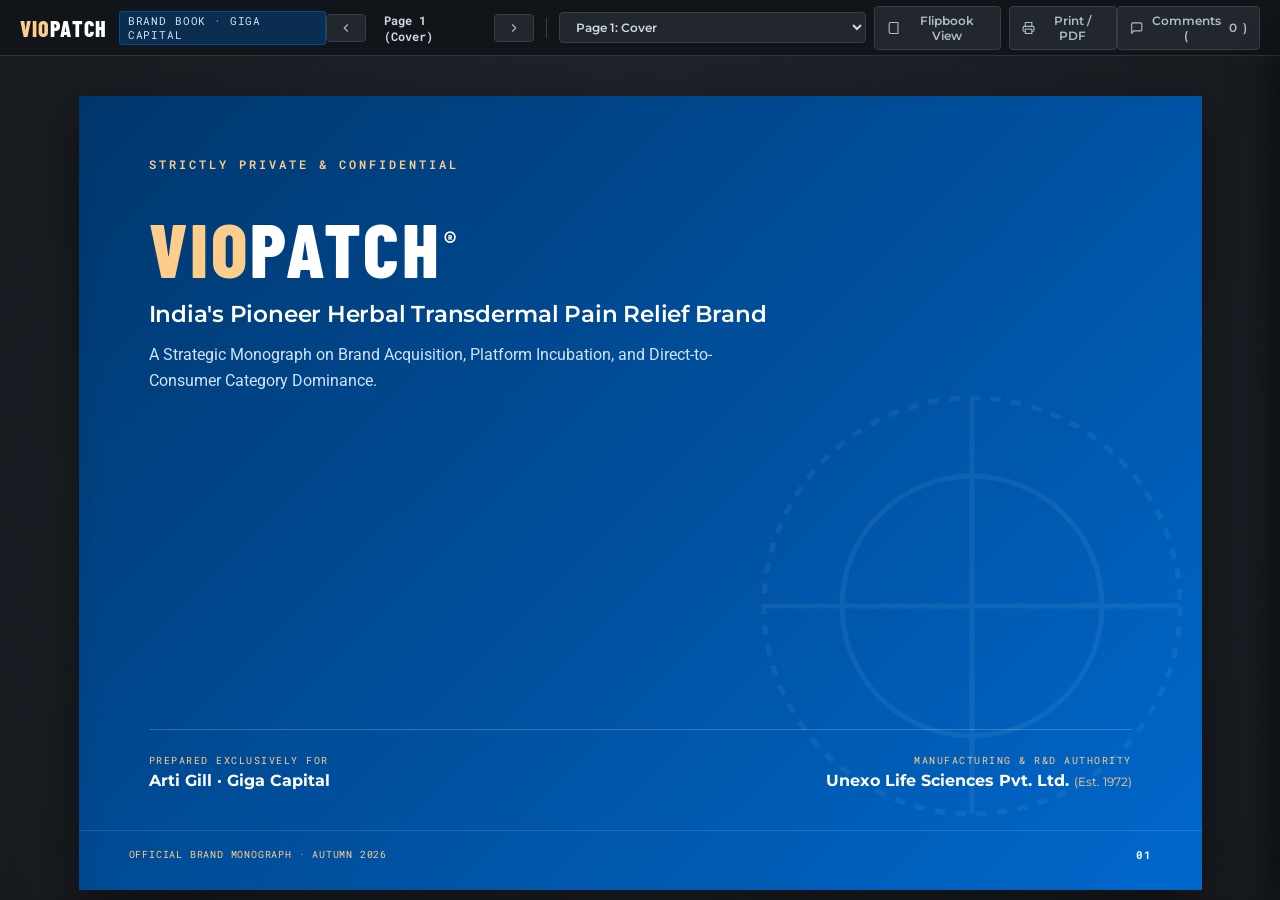
==== index.html @ 371505aa "feat: initial release of Viopatch print-ready brand book and flipbook app" ====
<!DOCTYPE html>
<html lang="en">
<head>
  <meta charset="UTF-8">
  <meta name="viewport" content="width=device-width, initial-scale=1.0">
  <title>VIOPATCH® — Print-Ready Brand Book &amp; Review Monograph</title>
  <link rel="stylesheet" href="style.css">
  <script src="st-page-flip.min.js"></script>
</head>
<body>

  <!-- TOP APP TOOLBAR -->
  <header id="app-header">
    <div class="brand-badge">
      <div class="logo-text">VIO<span>PATCH</span></div>
      <div class="badge-tag">Brand Book &middot; Giga Capital</div>
    </div>

    <div class="nav-controls">
      <button class="btn-tool" id="btn-prev" title="Previous Page (Left Arrow)">
        <svg width="14" height="14" viewBox="0 0 24 24" fill="none" stroke="currentColor" stroke-width="2"><polyline points="15 18 9 12 15 6"/></svg>
      </button>
      <span class="page-indicator" id="page-indicator"><strong>Page 1 (Cover)</strong></span>
      <button class="btn-tool" id="btn-next" title="Next Page (Right Arrow)">
        <svg width="14" height="14" viewBox="0 0 24 24" fill="none" stroke="currentColor" stroke-width="2"><polyline points="9 18 15 12 9 6"/></svg>
      </button>

      <span style="width:1px; height:20px; background:#373E47; margin:0 4px;"></span>

      <!-- TOC Dropdown -->
      <select class="btn-tool" id="select-toc" style="background:#22272E; color:#CDD9E5; padding-right:24px;">
        <option value="0">Page 1: Cover</option>
        <option value="1">Page 2: Transmittal Monograph</option>
        <option value="2">Page 3: Category White Space</option>
        <option value="3">Page 4: Category-Defining Brand</option>
        <option value="4">Page 5: Product 1 - Knee Patch</option>
        <option value="5">Page 6: Sample 1 - Knee Mount</option>
        <option value="6">Page 7: Product 2 - Back XL</option>
        <option value="7">Page 8: Sample 2 - Back XL Mount</option>
        <option value="8">Page 9: Product 3 - Regular Multipurpose</option>
        <option value="9">Page 10: Sample 3 - Regular Mount</option>
        <option value="10">Page 11: Product 4 - Large Patch</option>
        <option value="11">Page 12: Sample 4 - Large Mount</option>
        <option value="12">Page 13: Product 5 - Period Pain</option>
        <option value="13">Page 14: Sample 5 - Period Mount</option>
        <option value="14">Page 15: Incubation Thesis</option>
        <option value="15">Page 16: Acquisition Structure</option>
        <option value="16">Page 17: Discussion Agenda</option>
        <option value="17">Page 18: Back Cover</option>
      </select>

      <button class="btn-tool" id="btn-view-mode" title="Toggle between Realistic Flipbook and Linear Scroll View">
        <svg width="14" height="14" viewBox="0 0 24 24" fill="none" stroke="currentColor" stroke-width="2"><rect width="18" height="18" x="3" y="3" rx="2"/><path d="M3 9h18"/><path d="M9 21V9"/></svg> Scroll View
      </button>

      <button class="btn-tool" id="btnPrint" title="Print to A4 Landscape or Save High-Res PDF">
        <svg width="14" height="14" viewBox="0 0 24 24" fill="none" stroke="currentColor" stroke-width="2"><polyline points="6 9 6 2 18 2 18 9"/><path d="M6 18H4a2 2 0 0 1-2-2v-5a2 2 0 0 1 2-2h16a2 2 0 0 1 2 2v5a2 2 0 0 1-2 2h-2"/><rect width="12" height="8" x="6" y="14"/></svg> Print / PDF
      </button>
    </div>

    <!-- Review / Comment Actions -->
    <div style="display:flex; align-items:center; gap:8px;">
      <button class="btn-tool" id="btn-drop-pin" style="display:none;" title="Click anywhere on the open pages to place a comment pin">
        <svg width="14" height="14" viewBox="0 0 24 24" fill="none" stroke="currentColor" stroke-width="2"><path d="M12 2a8 8 0 0 0-8 8c0 5.4 7 11.5 7.3 11.8a1 1 0 0 0 1.4 0C13 21.5 20 15.4 20 10a8 8 0 0 0-8-8z"/><circle cx="12" cy="10" r="3"/></svg> Drop Pin
      </button>
      <button class="btn-tool" id="btn-review" title="Open review &amp; commenting drawer">
        <svg width="14" height="14" viewBox="0 0 24 24" fill="none" stroke="currentColor" stroke-width="2"><path d="M21 15a2 2 0 0 1-2 2H7l-4 4V5a2 2 0 0 1 2-2h14a2 2 0 0 1 2 2z"/></svg> Comments (<span id="comment-count-badge">0</span>)
      </button>
    </div>
  </header>

  <!-- MAIN VIEWPORT -->
  <main id="app-viewport">
    <!-- ST-PAGE-FLIP CONTAINER -->
    <div class="flipbook-container">
      <div id="flipbook">
        
        <div class="book-page theme-dark page-right" id="page-1" data-page-number="1">
          <div class="cover-content">
            <div class="cover-watermark">
              <svg viewBox="0 0 200 200" fill="none" stroke="#FFFFFF" stroke-width="2">
                <circle cx="100" cy="100" r="80" stroke-dasharray="4 4"/>
                <circle cx="100" cy="100" r="50"/>
                <path d="M100 20 L100 180 M20 100 L180 100"/>
              </svg>
            </div>
            <div>
              <div class="cover-eyebrow">STRICTLY PRIVATE &amp; CONFIDENTIAL</div>
              <div class="cover-main-title">
                <div class="cover-brand-mark">VIO<span>PATCH</span><sup>&reg;</sup></div>
                <div class="cover-descriptor">India's Pioneer Herbal Transdermal Pain Relief Brand</div>
                <div class="cover-thesis">
                  A Strategic Monograph on Brand Acquisition, Platform Incubation, and Direct-to-Consumer Category Dominance.
                </div>
              </div>
            </div>
            <div class="cover-meta-grid">
              <div>
                <div class="cover-meta-label">Prepared Exclusively For</div>
                <div class="cover-meta-value">Arti Gill &middot; Giga Capital</div>
              </div>
              <div style="text-align:right;">
                <div class="cover-meta-label">Manufacturing &amp; R&amp;D Authority</div>
                <div class="cover-meta-value">Unexo Life Sciences Pvt. Ltd. <span style="font-weight:400; font-size:12px; color:var(--vio-skin);">(Est. 1972)</span></div>
              </div>
            </div>
          </div>
          <div class="page-footer">
            <span class="footer-tag">Official Brand Monograph &middot; Autumn 2026</span>
            <span class="page-number">01</span>
          </div>
        </div>
        
        <div class="book-page page-left" id="page-2" data-page-number="2">
          <div class="page-header">
            <div style="display:flex; align-items:center; gap:10px;">
              <span style="font-family:'Barlow Condensed', sans-serif; font-weight:800; font-size:24px; color:var(--vio-skin); background:var(--vio-blue); padding:2px 8px; border-radius:3px;">VIO<span style="color:#FFF;">PATCH</span></span>
              <span style="font-family:'Roboto Mono', monospace; font-size:11px; color:var(--vio-slate); letter-spacing:0.1em; text-transform:uppercase;">Transmittal Monograph</span>
            </div>
            <span style="font-family:'Roboto Mono', monospace; font-size:11px; font-weight:600; color:var(--vio-blue);">CONFIDENTIAL &middot; GIGA CAPITAL</span>
          </div>
          <div class="page-body">
            <div class="transmittal-card">
              <div style="display:flex; justify-content:space-between; align-items:center; margin-bottom:14px; border-bottom:1px solid #E2E8F0; padding-bottom:10px;">
                <span style="font-family:'Montserrat', sans-serif; font-weight:700; font-size:14px; color:var(--vio-blue);">MEMORANDUM FOR ARTI GILL</span>
                <span style="font-family:'Roboto Mono', monospace; font-size:11px; color:var(--vio-slate);">SEPTEMBER 2026</span>
              </div>
              <div class="transmittal-letter">
                <p><strong>Arti &mdash;</strong></p>
                <p>In building and scaling consumer wellness brands in India, the most insurmountable barrier is rarely marketing &mdash; it is identifying a category with <em>daily, non-discretionary repeat necessity</em> where the chemical formulations, clinical trials, and manufacturing supply chain are already rock-solid.</p>
                <blockquote>
                  &ldquo;Pain relief patches are the single most under-built brand category in Indian consumer health &mdash; high margin, recurring daily demand, and ripe for D2C/q-commerce brand dominance.&rdquo;
                </blockquote>
                <p>As Indian consumers shift decisively away from gastric-eroding oral NSAIDs and messy, foul-smelling balms, transdermal herbal patches provide instant, localized, 12-hour relief with zero stomach toxicity.</p>
                <p>Inside this monograph, we present the investment thesis for acquiring the <strong>Viopatch&reg; brand</strong> into the Giga Capital ecosystem. You will also find <strong>physical product samples</strong> mounted directly on the facing pages. Touch the breathable weave, inspect the medical packaging, and test the 12-hour sustained release.</p>
                <div style="margin-top:20px; display:flex; justify-content:space-between; align-items:center;">
                  <div>
                    <div style="font-family:'Montserrat', sans-serif; font-weight:700; font-size:14px; color:var(--vio-charcoal);">Viopatch Strategic Growth Team</div>
                    <div style="font-size:12px; color:var(--vio-slate);">In collaboration with Unexo Life Sciences Pvt. Ltd.</div>
                  </div>
                  <div style="background:var(--vio-calm-grey); border:1px solid #CBD5E1; border-radius:4px; padding:6px 14px; font-family:'Roboto Mono', monospace; font-size:11px; color:var(--vio-blue); font-weight:600;">
                    50+ YRS PHARMA HERITAGE
                  </div>
                </div>
              </div>
            </div>
          </div>
          <div class="page-footer">
            <span class="footer-tag">Viopatch &middot; Strategic Acquisition Monograph</span>
            <span class="page-number">02</span>
          </div>
        </div>
        
        <div class="book-page page-right" id="page-3" data-page-number="3">
          <div class="page-header">
            <span style="font-family:'Roboto Mono', monospace; font-size:11px; letter-spacing:0.1em; color:var(--vio-blue); font-weight:600; text-transform:uppercase;">Macro Market Thesis</span>
            <span style="font-family:'Roboto Mono', monospace; font-size:11px; color:var(--vio-slate);">CATEGORY WHITE SPACE</span>
          </div>
          <div class="page-body">
            <h1 style="font-family:'Roboto Slab', serif; font-size:28px; line-height:1.2; color:var(--vio-blue); margin-bottom:4px;">
              Pain relief patches are the most under-built brand category in Indian consumer health.
            </h1>
            <p style="font-size:13.5px; color:#475569; line-height:1.5;">
              Indians are wary of long-term pill use but distrust sticky balms. Transdermal patches solve for clinical efficacy without the physiological baggage.
            </p>

            <div class="stats-row">
              <div class="stat-box highlight">
                <div class="stat-num">$3.5 Bn</div>
                <div class="stat-label">India Pain Market Today</div>
                <div class="stat-sub">Still ~60% oral NSAID pills despite severe GI ulceration risks.</div>
              </div>
              <div class="stat-box highlight">
                <div class="stat-num">$50 Mn+</div>
                <div class="stat-label">Fastest Growing Segment</div>
                <div class="stat-sub">Transdermal patches accelerating off a tiny organized base.</div>
              </div>
              <div class="stat-box highlight">
                <div class="stat-num">65%+</div>
                <div class="stat-label">Gross Margin Profile</div>
                <div class="stat-sub">High-margin, repeat-demand category with low organized competition.</div>
              </div>
            </div>

            <div class="comparison-grid">
              <div class="comparison-card negative">
                <h4><svg width="16" height="16" viewBox="0 0 24 24" fill="none" stroke="#E11D48" stroke-width="2.5" stroke-linecap="round" stroke-linejoin="round"><line x1="18" y1="6" x2="6" y2="18"/><line x1="6" y1="6" x2="18" y2="18"/></svg> Oral NSAID Pills</h4>
                <p>Gastric ulcers, liver/kidney toxicity, systemic side effects. Consumer dread of daily pill dependency creates high drop-off.</p>
              </div>
              <div class="comparison-card neutral">
                <h4>&sim; Balms &amp; Gels</h4>
                <p>Greasy residue, ruins clothing/bedsheets, pungent medicinal odor, transient 30-45 min relief requiring constant re-rubbing.</p>
              </div>
              <div class="comparison-card positive">
                <h4><svg width="16" height="16" viewBox="0 0 24 24" fill="none" stroke="#379131" stroke-width="2.5" stroke-linecap="round" stroke-linejoin="round"><polyline points="20 6 9 17 4 12"/></svg> Viopatch Transdermal</h4>
                <p>100% First-pass GI bypass, non-messy invisible fabric, zero stain, and constant zero-order 12-hour therapeutic flux.</p>
              </div>
            </div>
          </div>
          <div class="page-footer">
            <span class="footer-tag">Source: kanishkamohan.substack.com/p/an-investment-thesis-on-pain-management</span>
            <span class="page-number">03</span>
          </div>
        </div>
        
        <div class="book-page page-left" id="page-4" data-page-number="4">
          <div class="page-header">
            <span style="font-family:'Roboto Mono', monospace; font-size:11px; letter-spacing:0.1em; color:var(--vio-blue); font-weight:600; text-transform:uppercase;">Competitive Moat</span>
            <span style="font-family:'Roboto Mono', monospace; font-size:11px; color:var(--vio-slate);">FOUNDATIONAL ASSETS</span>
          </div>
          <div class="page-body">
            <h1 style="font-family:'Roboto Slab', serif; font-size:28px; line-height:1.2; color:var(--vio-blue); margin-bottom:14px;">
              Viopatch is a category-defining brand with an insurmountable 10-year moat.
            </h1>

            <div style="display:grid; grid-template-columns:1fr 1fr; gap:16px; margin-top:6px;">
              <div style="background:#FFFFFF; border:1px solid #E2E8F0; border-radius:6px; padding:18px;">
                <div style="display:flex; align-items:center; gap:8px; margin-bottom:8px;">
                  <span style="background:var(--vio-blue); color:#FFF; font-family:'Roboto Mono', monospace; font-size:11px; font-weight:700; width:22px; height:22px; border-radius:50%; display:inline-flex; align-items:center; justify-content:center;">1</span>
                  <h3 style="font-family:'Montserrat', sans-serif; font-size:14px; font-weight:700; color:var(--vio-blue);">India's First Herbal Patch</h3>
                </div>
                <p style="font-size:13px; line-height:1.5; color:#475569;">
                  5 standardized pain-relieving botanical actives (Gandhpura, Menthol, Camphor, Eucalyptus, Clove) delivering sustained zero-order flux for 12 continuous hours. Built as an enduring platform, not a single SKU.
                </p>
              </div>

              <div style="background:#FFFFFF; border:1px solid #E2E8F0; border-radius:6px; padding:18px;">
                <div style="display:flex; align-items:center; gap:8px; margin-bottom:8px;">
                  <span style="background:var(--vio-blue); color:#FFF; font-family:'Roboto Mono', monospace; font-size:11px; font-weight:700; width:22px; height:22px; border-radius:50%; display:inline-flex; align-items:center; justify-content:center;">2</span>
                  <h3 style="font-family:'Montserrat', sans-serif; font-size:14px; font-weight:700; color:var(--vio-blue);">Clinically Validated Rigor</h3>
                </div>
                <p style="font-size:13px; line-height:1.5; color:#475569;">
                  Randomized, double-blind, placebo-controlled trial demonstrating statistically significant therapeutic pain onset at ~13 minutes. Independently certified non-irritant across dermatological patch tests.
                </p>
              </div>

              <div style="background:#FFFFFF; border:1px solid #E2E8F0; border-radius:6px; padding:18px;">
                <div style="display:flex; align-items:center; gap:8px; margin-bottom:8px;">
                  <span style="background:var(--vio-blue); color:#FFF; font-family:'Roboto Mono', monospace; font-size:11px; font-weight:700; width:22px; height:22px; border-radius:50%; display:inline-flex; align-items:center; justify-content:center;">3</span>
                  <h3 style="font-family:'Montserrat', sans-serif; font-size:14px; font-weight:700; color:var(--vio-blue);">Certified &amp; Export-Ready</h3>
                </div>
                <p style="font-size:13px; line-height:1.5; color:#475569;">
                  AYUSH Premium Mark, ISO 9001 / 45001 / 13485, CE marked. ANVISA-approved for Brazil &mdash; the only Asian transdermal manufacturing facility with that clearance. Exported across 18 countries globally.
                </p>
              </div>

              <div style="background:#FFFFFF; border:1px solid #E2E8F0; border-radius:6px; padding:18px;">
                <div style="display:flex; align-items:center; gap:8px; margin-bottom:8px;">
                  <span style="background:var(--vio-blue); color:#FFF; font-family:'Roboto Mono', monospace; font-size:11px; font-weight:700; width:22px; height:22px; border-radius:50%; display:inline-flex; align-items:center; justify-content:center;">4</span>
                  <h3 style="font-family:'Montserrat', sans-serif; font-size:14px; font-weight:700; color:var(--vio-blue);">Platform for House of Wellness</h3>
                </div>
                <p style="font-size:13px; line-height:1.5; color:#475569;">
                  Line extensions proven in market: Knee contours, Back XL, Regular multi-joint, Period Pain, Headache cooling, and Restorative sleep &mdash; an immediate springboard for a modern $100M pain house.
                </p>
              </div>
            </div>
          </div>
          <div class="page-footer">
            <span class="footer-tag">Clinical &amp; Regulatory Standard &middot; VIO-DS-2026</span>
            <span class="page-number">04</span>
          </div>
        </div>
        
        <div class="book-page page-left" id="page-5" data-page-number="5">
          <div class="page-header">
            <div style="display:flex; align-items:center; gap:10px;">
              <span style="font-family:'Barlow Condensed', sans-serif; font-weight:800; font-size:22px; color:var(--vio-skin); background:var(--vio-blue); padding:1px 8px; border-radius:3px;">VIO<span style="color:#FFF;">PATCH</span></span>
              <span style="font-family:'Roboto Mono', monospace; font-size:10.5px; color:var(--vio-slate); letter-spacing:0.1em; text-transform:uppercase;">Product Monograph &middot; 01</span>
            </div>
            <div style="display:flex; align-items:center; gap:6px; background:var(--vio-calm-grey); border:1px solid #CBD5E1; border-radius:4px; padding:4px 10px; font-family:'Roboto Mono', monospace; font-size:11px; font-weight:600; color:var(--vio-blue);">
              <svg width="14" height="14" viewBox="0 0 24 24" fill="none" stroke="currentColor" stroke-width="2" stroke-linecap="round" stroke-linejoin="round"><circle cx="12" cy="12" r="9"/><path d="M12 7v5l3.5 2"/></svg> UP TO 12HR SUSTAINED RELIEF
            </div>
          </div>
          <div class="page-body">
            <div style="display:flex; justify-content:space-between; align-items:flex-end;">
              <div>
                <h1 style="font-family:'Roboto Slab', serif; font-size:36px; line-height:1.1; color:var(--vio-blue); margin:0;">Knee Pain Relief Patch</h1>
                <div style="display:flex; align-items:center; gap:8px; margin-top:6px;">
                  <span style="color:var(--vio-green); display:inline-flex;"><svg width="16" height="16" viewBox="0 0 24 24" fill="none" stroke="currentColor" stroke-width="2" stroke-linecap="round" stroke-linejoin="round"><path d="M11 20A7 7 0 0 1 9.8 6.1C15.5 5 17 9.5 15 13c-1.5 2.5-3.5 3.5-4 7Z"/><path d="M9.8 6.1C10.5 3.5 12.5 2 15.5 2c-1 3-1 5.5 0 8"/></svg></span>
                  <span style="font-family:'Roboto Mono', monospace; font-size:11px; font-weight:700; color:var(--vio-green); text-transform:uppercase; letter-spacing:0.08em;">100% Herbal Formula &middot; Zero GI Toxicity</span>
                </div>
              </div>
              <span style="font-family:'Roboto Mono', monospace; font-size:11px; color:var(--vio-slate);">SKU: VP-KNEE-10</span>
            </div>

            <div class="product-hero-layout">
              <div class="product-image-col">
                <div class="product-image-frame">
                  <img src="assets/product-knee.jpg" alt="Viopatch Knee Pain Relief Patch Box and Pouch">
                </div>
                <div class="product-specs-banner">
                  <div>
                    <div class="banner-sub">Target Anatomy</div>
                    <div class="banner-main">360&deg; Articulating Knee Joint</div>
                  </div>
                  <svg width="28" height="28" viewBox="0 0 24 24" fill="none" stroke="var(--vio-skin)" stroke-width="1.8"><circle cx="12" cy="12" r="10"/><path d="m4.93 4.93 4.24 4.24"/><path d="m14.83 9.17 4.24-4.24"/><path d="m14.83 14.83 4.24 4.24"/><path d="m9.17 14.83-4.24 4.24"/></svg>
                </div>
              </div>

              <div class="product-info-col">
                <p class="product-story-text">
                  Engineered with an ergonomic butterfly contour that articulates naturally across the patella and joint folds. Delivers steady, anti-inflammatory cryogenic relief that transitions into soothing thermal wintergreen depth.
                </p>
                <div class="feature-list">
                  <div class="feature-item"><svg width="16" height="16" viewBox="0 0 24 24" fill="none" stroke="#379131" stroke-width="2.5" stroke-linecap="round" stroke-linejoin="round"><polyline points="20 6 9 17 4 12"/></svg> <span><strong>Zero Peel Joint Hold:</strong> Patented tropical polymer adhesive stays locked through walking, stair climbing, and prayer postures.</span></div>
                  <div class="feature-item"><svg width="16" height="16" viewBox="0 0 24 24" fill="none" stroke="#379131" stroke-width="2.5" stroke-linecap="round" stroke-linejoin="round"><polyline points="20 6 9 17 4 12"/></svg> <span><strong>Non-Messy Invisible Weave:</strong> Breathable micro-porous fabric that never stains salwars, trousers, or bedsheets.</span></div>
                  <div class="feature-item"><svg width="16" height="16" viewBox="0 0 24 24" fill="none" stroke="#379131" stroke-width="2.5" stroke-linecap="round" stroke-linejoin="round"><polyline points="20 6 9 17 4 12"/></svg> <span><strong>Fast Onset:</strong> Clinical pain relief begins in ~13 minutes and maintains zero-order therapeutic delivery for 12 hours.</span></div>
                  <div class="feature-item"><svg width="16" height="16" viewBox="0 0 24 24" fill="none" stroke="#379131" stroke-width="2.5" stroke-linecap="round" stroke-linejoin="round"><polyline points="20 6 9 17 4 12"/></svg> <span><strong>No NSAID Risk:</strong> 100% first-pass metabolic bypass &mdash; zero risk of gastric ulceration or renal stress.</span></div>
                </div>

                <div class="ingredient-pills">
                  <div class="ingredient-title">Standardized Active Botanical Matrix</div>
                  <div class="pill-container">
                    <span class="pill">Gandhpura Taila 10%</span>
                    <span class="pill">Menthol 5%</span>
                    <span class="pill">Camphor 3%</span>
                    <span class="pill">Eucalyptus Oil 1%</span>
                    <span class="pill">Clove Oil 0.5%</span>
                  </div>
                </div>
              </div>
            </div>
          </div>
          <div class="page-footer">
            <span class="footer-tag">Manufactured by Unexo Life Sciences Pvt. Ltd. (Est. 1972)</span>
            <span class="page-number">05</span>
          </div>
        </div>
        
        <div class="book-page page-right" id="page-6" data-page-number="6">
          <div class="page-header">
            <span style="font-family:'Roboto Mono', monospace; font-size:11px; letter-spacing:0.1em; color:var(--vio-blue); font-weight:600; text-transform:uppercase;">Tactile Sample Surface</span>
            <span style="font-family:'Roboto Mono', monospace; font-size:11px; color:var(--vio-slate);">PHYSICAL MOUNT SPECIFICATION</span>
          </div>
          <div class="page-body" style="align-items:center;">
            <div style="text-align:center; margin-bottom:10px;">
              <h2 style="font-family:'Montserrat', sans-serif; font-size:18px; font-weight:700; color:var(--vio-blue); margin:0;">Sample Attachment &mdash; Knee Pain Relief Patch</h2>
              <p style="font-size:12px; color:var(--vio-slate); margin-top:2px;">Affix 1 unit of physical sachet using two peelable fugitive glue dots on target indicators.</p>
            </div>

            <div class="sample-mount-canvas" style="width:100%; max-width:680px; height:480px;">
              <div class="sample-die-box" style="width:380px; height:380px;">
                <div class="corner-bracket tl"></div>
                <div class="corner-bracket tr"></div>
                <div class="corner-bracket bl"></div>
                <div class="corner-bracket br"></div>
                <div class="optical-crosshair"></div>
                <div class="glue-dot-indicator dot-1" style="left:50%; transform:translateX(-50%);">GLUE</div>
                <div class="glue-dot-indicator dot-2" style="left:50%; transform:translateX(-50%);">GLUE</div>

                <div class="die-box-center-label">
                  <svg width="34" height="34" viewBox="0 0 24 24" fill="none" stroke="currentColor" stroke-width="1.6"><rect x="3" y="3" width="18" height="18" rx="2"/><path d="M9 3v18"/><path d="M15 3v18"/><path d="M3 9h18"/><path d="M3 15h18"/></svg>
                  <div class="die-box-main-text">AFFIX PHYSICAL SAMPLE HERE</div>
                  <div class="die-box-dim-badge">POUCH DIE-LINE: 120 &times; 120 mm</div>
                  <div class="die-box-hint">Touch the micro-porous breathable fabric and flex the butterfly contour.</div>
                </div>
              </div>
            </div>
          </div>
          <div class="page-footer">
            <span class="footer-tag">VIOPATCH&reg; &middot; Brand Book 2026</span>
            <span class="page-number">06</span>
          </div>
        </div>
        
        <div class="book-page page-left" id="page-7" data-page-number="7">
          <div class="page-header">
            <div style="display:flex; align-items:center; gap:10px;">
              <span style="font-family:'Barlow Condensed', sans-serif; font-weight:800; font-size:22px; color:var(--vio-skin); background:var(--vio-blue); padding:1px 8px; border-radius:3px;">VIO<span style="color:#FFF;">PATCH</span></span>
              <span style="font-family:'Roboto Mono', monospace; font-size:10.5px; color:var(--vio-slate); letter-spacing:0.1em; text-transform:uppercase;">Product Monograph &middot; 02</span>
            </div>
            <div style="display:flex; align-items:center; gap:6px; background:var(--vio-calm-grey); border:1px solid #CBD5E1; border-radius:4px; padding:4px 10px; font-family:'Roboto Mono', monospace; font-size:11px; font-weight:600; color:var(--vio-blue);">
              <svg width="14" height="14" viewBox="0 0 24 24" fill="none" stroke="currentColor" stroke-width="2" stroke-linecap="round" stroke-linejoin="round"><circle cx="12" cy="12" r="9"/><path d="M12 7v5l3.5 2"/></svg> 12HR RESTORATIVE SLEEP
            </div>
          </div>
          <div class="page-body">
            <div style="display:flex; justify-content:space-between; align-items:flex-end;">
              <div>
                <h1 style="font-family:'Roboto Slab', serif; font-size:36px; line-height:1.1; color:var(--vio-blue); margin:0;">Back XL Pain Relief Patch</h1>
                <div style="display:flex; align-items:center; gap:8px; margin-top:6px;">
                  <span style="color:var(--vio-green); display:inline-flex;"><svg width="16" height="16" viewBox="0 0 24 24" fill="none" stroke="currentColor" stroke-width="2" stroke-linecap="round" stroke-linejoin="round"><path d="M11 20A7 7 0 0 1 9.8 6.1C15.5 5 17 9.5 15 13c-1.5 2.5-3.5 3.5-4 7Z"/><path d="M9.8 6.1C10.5 3.5 12.5 2 15.5 2c-1 3-1 5.5 0 8"/></svg></span>
                  <span style="font-family:'Roboto Mono', monospace; font-size:11px; font-weight:700; color:var(--vio-green); text-transform:uppercase; letter-spacing:0.08em;">Maximum Surface Transdermal Coverage</span>
                </div>
              </div>
              <span style="font-family:'Roboto Mono', monospace; font-size:11px; color:var(--vio-slate);">SKU: VP-BACK-XL</span>
            </div>

            <div class="product-hero-layout">
              <div class="product-image-col">
                <div class="product-image-frame">
                  <img src="assets/product-back-xl.jpg" alt="Viopatch Back XL Pain Relief Patch">
                </div>
                <div class="product-specs-banner">
                  <div>
                    <div class="banner-sub">Target Anatomy</div>
                    <div class="banner-main">Lumbar Spine &amp; Sacroiliac Zone</div>
                  </div>
                  <svg width="28" height="28" viewBox="0 0 24 24" fill="none" stroke="var(--vio-skin)" stroke-width="1.8"><rect x="4" y="2" width="16" height="20" rx="2"/><line x1="12" y1="2" x2="12" y2="22"/><line x1="4" y1="8" x2="20" y2="8"/><line x1="4" y1="16" x2="20" y2="16"/></svg>
                </div>
              </div>

              <div class="product-info-col">
                <p class="product-story-text">
                  The largest commercial transdermal patch in India. Engineered specifically for acute lumbago, sciatica flare-ups, and chronic desk-bound lower back spasms. Provides uninterrupted deep sleep by eliminating the 3:00 AM throbbing pain spike.
                </p>
                <div class="feature-list">
                  <div class="feature-item"><svg width="16" height="16" viewBox="0 0 24 24" fill="none" stroke="#379131" stroke-width="2.5" stroke-linecap="round" stroke-linejoin="round"><polyline points="20 6 9 17 4 12"/></svg> <span><strong>Expansive Lumbar Span:</strong> 140 &times; 100 mm active hydrogel matrix covers the entire lower lumbar column.</span></div>
                  <div class="feature-item"><svg width="16" height="16" viewBox="0 0 24 24" fill="none" stroke="#379131" stroke-width="2.5" stroke-linecap="round" stroke-linejoin="round"><polyline points="20 6 9 17 4 12"/></svg> <span><strong>Overnight Sweat-Resistant Hold:</strong> Advanced medical adhesive resists nighttime tossing and turning without corner curling.</span></div>
                  <div class="feature-item"><svg width="16" height="16" viewBox="0 0 24 24" fill="none" stroke="#379131" stroke-width="2.5" stroke-linecap="round" stroke-linejoin="round"><polyline points="20 6 9 17 4 12"/></svg> <span><strong>Zero Bed Stains:</strong> Completely eliminates greasy balms, pungent ointments, and messy heating pads.</span></div>
                  <div class="feature-item"><svg width="16" height="16" viewBox="0 0 24 24" fill="none" stroke="#379131" stroke-width="2.5" stroke-linecap="round" stroke-linejoin="round"><polyline points="20 6 9 17 4 12"/></svg> <span><strong>Deep Fascial Penetration:</strong> Continuous anti-inflammatory transdermal saturation into tight spinal erectors.</span></div>
                </div>

                <div class="ingredient-pills">
                  <div class="ingredient-title">Standardized Active Botanical Matrix</div>
                  <div class="pill-container">
                    <span class="pill">Gandhpura Taila 10%</span>
                    <span class="pill">Menthol 5%</span>
                    <span class="pill">Camphor 3%</span>
                    <span class="pill">Eucalyptus Oil 1%</span>
                    <span class="pill">Clove Oil 0.5%</span>
                  </div>
                </div>
              </div>
            </div>
          </div>
          <div class="page-footer">
            <span class="footer-tag">Manufactured by Unexo Life Sciences Pvt. Ltd. (Est. 1972)</span>
            <span class="page-number">07</span>
          </div>
        </div>
        
        <div class="book-page page-right" id="page-8" data-page-number="8">
          <div class="page-header">
            <span style="font-family:'Roboto Mono', monospace; font-size:11px; letter-spacing:0.1em; color:var(--vio-blue); font-weight:600; text-transform:uppercase;">Tactile Sample Surface</span>
            <span style="font-family:'Roboto Mono', monospace; font-size:11px; color:var(--vio-slate);">PHYSICAL MOUNT SPECIFICATION</span>
          </div>
          <div class="page-body" style="align-items:center;">
            <div style="text-align:center; margin-bottom:10px;">
              <h2 style="font-family:'Montserrat', sans-serif; font-size:18px; font-weight:700; color:var(--vio-blue); margin:0;">Sample Attachment &mdash; Back XL Pain Relief Patch</h2>
              <p style="font-size:12px; color:var(--vio-slate); margin-top:2px;">Affix 1 unit of physical Back XL sachet using two peelable fugitive glue dots.</p>
            </div>

            <div class="sample-mount-canvas" style="width:100%; max-width:680px; height:480px;">
              <div class="sample-die-box" style="width:440px; height:340px;">
                <div class="corner-bracket tl"></div>
                <div class="corner-bracket tr"></div>
                <div class="corner-bracket bl"></div>
                <div class="corner-bracket br"></div>
                <div class="optical-crosshair"></div>
                <div class="glue-dot-indicator dot-1" style="left:50%; transform:translateX(-50%);">GLUE</div>
                <div class="glue-dot-indicator dot-2" style="left:50%; transform:translateX(-50%);">GLUE</div>

                <div class="die-box-center-label">
                  <svg width="34" height="34" viewBox="0 0 24 24" fill="none" stroke="currentColor" stroke-width="1.6"><rect x="2" y="4" width="20" height="16" rx="2"/><path d="M6 8h12"/><path d="M6 12h12"/><path d="M6 16h12"/></svg>
                  <div class="die-box-main-text">AFFIX PHYSICAL SAMPLE HERE</div>
                  <div class="die-box-dim-badge">POUCH DIE-LINE: 140 &times; 100 mm</div>
                  <div class="die-box-hint">Feel the substantial size and heavy-duty protective barrier sachet.</div>
                </div>
              </div>
            </div>
          </div>
          <div class="page-footer">
            <span class="footer-tag">VIOPATCH&reg; &middot; Brand Book 2026</span>
            <span class="page-number">08</span>
          </div>
        </div>
        
        <div class="book-page page-left" id="page-9" data-page-number="9">
          <div class="page-header">
            <div style="display:flex; align-items:center; gap:10px;">
              <span style="font-family:'Barlow Condensed', sans-serif; font-weight:800; font-size:22px; color:var(--vio-skin); background:var(--vio-blue); padding:1px 8px; border-radius:3px;">VIO<span style="color:#FFF;">PATCH</span></span>
              <span style="font-family:'Roboto Mono', monospace; font-size:10.5px; color:var(--vio-slate); letter-spacing:0.1em; text-transform:uppercase;">Product Monograph &middot; 03</span>
            </div>
            <div style="display:flex; align-items:center; gap:6px; background:var(--vio-calm-grey); border:1px solid #CBD5E1; border-radius:4px; padding:4px 10px; font-family:'Roboto Mono', monospace; font-size:11px; font-weight:600; color:var(--vio-blue);">
              <svg width="14" height="14" viewBox="0 0 24 24" fill="none" stroke="currentColor" stroke-width="2" stroke-linecap="round" stroke-linejoin="round"><circle cx="12" cy="12" r="9"/><path d="M12 7v5l3.5 2"/></svg> UNIVERSAL DAILY RELIEF
            </div>
          </div>
          <div class="page-body">
            <div style="display:flex; justify-content:space-between; align-items:flex-end;">
              <div>
                <h1 style="font-family:'Roboto Slab', serif; font-size:36px; line-height:1.1; color:var(--vio-blue); margin:0;">Regular Multipurpose Patch</h1>
                <div style="display:flex; align-items:center; gap:8px; margin-top:6px;">
                  <span style="color:var(--vio-green); display:inline-flex;"><svg width="16" height="16" viewBox="0 0 24 24" fill="none" stroke="currentColor" stroke-width="2" stroke-linecap="round" stroke-linejoin="round"><path d="M11 20A7 7 0 0 1 9.8 6.1C15.5 5 17 9.5 15 13c-1.5 2.5-3.5 3.5-4 7Z"/><path d="M9.8 6.1C10.5 3.5 12.5 2 15.5 2c-1 3-1 5.5 0 8"/></svg></span>
                  <span style="font-family:'Roboto Mono', monospace; font-size:11px; font-weight:700; color:var(--vio-green); text-transform:uppercase; letter-spacing:0.08em;">High-Velocity Medicine Cabinet Essential</span>
                </div>
              </div>
              <span style="font-family:'Roboto Mono', monospace; font-size:11px; color:var(--vio-slate);">SKU: VP-REG-10 / 30</span>
            </div>

            <div class="product-hero-layout">
              <div class="product-image-col">
                <div class="product-image-frame">
                  <img src="assets/product-regular.jpg" alt="Viopatch Regular Multipurpose Pain Relief Patch">
                </div>
                <div class="product-specs-banner">
                  <div>
                    <div class="banner-sub">Target Anatomy</div>
                    <div class="banner-main">Neck, Shoulder, Wrist &amp; Ankle</div>
                  </div>
                  <svg width="28" height="28" viewBox="0 0 24 24" fill="none" stroke="var(--vio-skin)" stroke-width="1.8"><circle cx="12" cy="12" r="10"/><path d="M12 6v6l4 2"/></svg>
                </div>
              </div>

              <div class="product-info-col">
                <p class="product-story-text">
                  The flagship entry point of the Viopatch portfolio with the highest repeat velocity across Amazon, quick commerce, and pharmacy chains. Engineered for tech-neck, cervical stiffness, wrist tendonitis, and acute sports sprains.
                </p>
                <div class="feature-list">
                  <div class="feature-item"><svg width="16" height="16" viewBox="0 0 24 24" fill="none" stroke="#379131" stroke-width="2.5" stroke-linecap="round" stroke-linejoin="round"><polyline points="20 6 9 17 4 12"/></svg> <span><strong>Everyday Multi-Zone Fit:</strong> Compact 100 &times; 70 mm contour adheres flat to wrists, ankles, and neck vertebrae.</span></div>
                  <div class="feature-item"><svg width="16" height="16" viewBox="0 0 24 24" fill="none" stroke="#379131" stroke-width="2.5" stroke-linecap="round" stroke-linejoin="round"><polyline points="20 6 9 17 4 12"/></svg> <span><strong>Discreet Office Wear:</strong> Flesh-tone breathable substrate hides seamlessly beneath collared shirts and workout tops.</span></div>
                  <div class="feature-item"><svg width="16" height="16" viewBox="0 0 24 24" fill="none" stroke="#379131" stroke-width="2.5" stroke-linecap="round" stroke-linejoin="round"><polyline points="20 6 9 17 4 12"/></svg> <span><strong>Zero GI Danger:</strong> Perfect for elderly parents or fitness athletes who need relief without ibuprofen toxicity.</span></div>
                  <div class="feature-item"><svg width="16" height="16" viewBox="0 0 24 24" fill="none" stroke="#379131" stroke-width="2.5" stroke-linecap="round" stroke-linejoin="round"><polyline points="20 6 9 17 4 12"/></svg> <span><strong>Highest Re-order Rate:</strong> Available in 5, 10, and 30-patch economy family packs driving astronomical LTV.</span></div>
                </div>

                <div class="ingredient-pills">
                  <div class="ingredient-title">Standardized Active Botanical Matrix</div>
                  <div class="pill-container">
                    <span class="pill">Gandhpura Taila 10%</span>
                    <span class="pill">Menthol 5%</span>
                    <span class="pill">Camphor 3%</span>
                    <span class="pill">Eucalyptus Oil 1%</span>
                    <span class="pill">Clove Oil 0.5%</span>
                  </div>
                </div>
              </div>
            </div>
          </div>
          <div class="page-footer">
            <span class="footer-tag">Manufactured by Unexo Life Sciences Pvt. Ltd. (Est. 1972)</span>
            <span class="page-number">09</span>
          </div>
        </div>
        
        <div class="book-page page-right" id="page-10" data-page-number="10">
          <div class="page-header">
            <span style="font-family:'Roboto Mono', monospace; font-size:11px; letter-spacing:0.1em; color:var(--vio-blue); font-weight:600; text-transform:uppercase;">Tactile Sample Surface</span>
            <span style="font-family:'Roboto Mono', monospace; font-size:11px; color:var(--vio-slate);">PHYSICAL MOUNT SPECIFICATION</span>
          </div>
          <div class="page-body" style="align-items:center;">
            <div style="text-align:center; margin-bottom:10px;">
              <h2 style="font-family:'Montserrat', sans-serif; font-size:18px; font-weight:700; color:var(--vio-blue); margin:0;">Sample Attachment &mdash; Regular Multipurpose Patch</h2>
              <p style="font-size:12px; color:var(--vio-slate); margin-top:2px;">Affix 1 unit of physical Regular Multipurpose sachet using peelable fugitive glue dots.</p>
            </div>

            <div class="sample-mount-canvas" style="width:100%; max-width:680px; height:480px;">
              <div class="sample-die-box" style="width:360px; height:280px;">
                <div class="corner-bracket tl"></div>
                <div class="corner-bracket tr"></div>
                <div class="corner-bracket bl"></div>
                <div class="corner-bracket br"></div>
                <div class="optical-crosshair"></div>
                <div class="glue-dot-indicator dot-1" style="left:50%; transform:translateX(-50%);">GLUE</div>
                <div class="glue-dot-indicator dot-2" style="left:50%; transform:translateX(-50%);">GLUE</div>

                <div class="die-box-center-label">
                  <svg width="34" height="34" viewBox="0 0 24 24" fill="none" stroke="currentColor" stroke-width="1.6"><rect x="3" y="3" width="18" height="18" rx="2"/><path d="M8 12h8"/><path d="M12 8v8"/></svg>
                  <div class="die-box-main-text">AFFIX PHYSICAL SAMPLE HERE</div>
                  <div class="die-box-dim-badge">POUCH DIE-LINE: 100 &times; 70 mm</div>
                  <div class="die-box-hint">Inspect the slimline portability and compact foil enclosure.</div>
                </div>
              </div>
            </div>
          </div>
          <div class="page-footer">
            <span class="footer-tag">VIOPATCH&reg; &middot; Brand Book 2026</span>
            <span class="page-number">10</span>
          </div>
        </div>
        
        <div class="book-page page-left" id="page-11" data-page-number="11">
          <div class="page-header">
            <div style="display:flex; align-items:center; gap:10px;">
              <span style="font-family:'Barlow Condensed', sans-serif; font-weight:800; font-size:22px; color:var(--vio-skin); background:var(--vio-blue); padding:1px 8px; border-radius:3px;">VIO<span style="color:#FFF;">PATCH</span></span>
              <span style="font-family:'Roboto Mono', monospace; font-size:10.5px; color:var(--vio-slate); letter-spacing:0.1em; text-transform:uppercase;">Product Monograph &middot; 04</span>
            </div>
            <div style="display:flex; align-items:center; gap:6px; background:var(--vio-calm-grey); border:1px solid #CBD5E1; border-radius:4px; padding:4px 10px; font-family:'Roboto Mono', monospace; font-size:11px; font-weight:600; color:var(--vio-blue);">
              <svg width="14" height="14" viewBox="0 0 24 24" fill="none" stroke="currentColor" stroke-width="2" stroke-linecap="round" stroke-linejoin="round"><circle cx="12" cy="12" r="9"/><path d="M12 7v5l3.5 2"/></svg> BROAD MUSCLE RELEASE
            </div>
          </div>
          <div class="page-body">
            <div style="display:flex; justify-content:space-between; align-items:flex-end;">
              <div>
                <h1 style="font-family:'Roboto Slab', serif; font-size:36px; line-height:1.1; color:var(--vio-blue); margin:0;">Large Pain Relief Patch</h1>
                <div style="display:flex; align-items:center; gap:8px; margin-top:6px;">
                  <span style="color:var(--vio-green); display:inline-flex;"><svg width="16" height="16" viewBox="0 0 24 24" fill="none" stroke="currentColor" stroke-width="2" stroke-linecap="round" stroke-linejoin="round"><path d="M11 20A7 7 0 0 1 9.8 6.1C15.5 5 17 9.5 15 13c-1.5 2.5-3.5 3.5-4 7Z"/><path d="M9.8 6.1C10.5 3.5 12.5 2 15.5 2c-1 3-1 5.5 0 8"/></svg></span>
                  <span style="font-family:'Roboto Mono', monospace; font-size:11px; font-weight:700; color:var(--vio-green); text-transform:uppercase; letter-spacing:0.08em;">Athletic Recovery &amp; Musculoskeletal Depth</span>
                </div>
              </div>
              <span style="font-family:'Roboto Mono', monospace; font-size:11px; color:var(--vio-slate);">SKU: VP-LRG-05</span>
            </div>

            <div class="product-hero-layout">
              <div class="product-image-col">
                <div class="product-image-frame">
                  <img src="assets/product-large.jpg" alt="Viopatch Large Pain Relief Patch">
                </div>
                <div class="product-specs-banner">
                  <div>
                    <div class="banner-sub">Target Anatomy</div>
                    <div class="banner-main">Hamstrings, Quads, Trapezius &amp; Calves</div>
                  </div>
                  <svg width="28" height="28" viewBox="0 0 24 24" fill="none" stroke="var(--vio-skin)" stroke-width="1.8"><path d="M18 20V10"/><path d="M12 20V4"/><path d="M6 20v-6"/></svg>
                </div>
              </div>

              <div class="product-info-col">
                <p class="product-story-text">
                  Bridging the gap between the compact regular patch and the Back XL form factor. Tailored for athletes, runners, gym-goers, and physical laborers suffering from delayed onset muscle soreness (DOMS) or heavy muscular fatigue.
                </p>
                <div class="feature-list">
                  <div class="feature-item"><svg width="16" height="16" viewBox="0 0 24 24" fill="none" stroke="#379131" stroke-width="2.5" stroke-linecap="round" stroke-linejoin="round"><polyline points="20 6 9 17 4 12"/></svg> <span><strong>Broad Muscle Bellies:</strong> Sized to envelop entire hamstring, quadricep, and shoulder blade muscle groups.</span></div>
                  <div class="feature-item"><svg width="16" height="16" viewBox="0 0 24 24" fill="none" stroke="#379131" stroke-width="2.5" stroke-linecap="round" stroke-linejoin="round"><polyline points="20 6 9 17 4 12"/></svg> <span><strong>Active Recovery Acceleration:</strong> Increases micro-circulation and drains lactic acid without oral anti-inflammatories.</span></div>
                  <div class="feature-item"><svg width="16" height="16" viewBox="0 0 24 24" fill="none" stroke="#379131" stroke-width="2.5" stroke-linecap="round" stroke-linejoin="round"><polyline points="20 6 9 17 4 12"/></svg> <span><strong>Stretch-Responsive Adhesion:</strong> Moves with muscular contraction and expansion during active motion.</span></div>
                  <div class="feature-item"><svg width="16" height="16" viewBox="0 0 24 24" fill="none" stroke="#379131" stroke-width="2.5" stroke-linecap="round" stroke-linejoin="round"><polyline points="20 6 9 17 4 12"/></svg> <span><strong>Pure Essential Actives:</strong> Pure Wintergreen, Menthol, and Eucalyptus provide a clean, invigorating sensation.</span></div>
                </div>

                <div class="ingredient-pills">
                  <div class="ingredient-title">Standardized Active Botanical Matrix</div>
                  <div class="pill-container">
                    <span class="pill">Gandhpura Taila 10%</span>
                    <span class="pill">Menthol 5%</span>
                    <span class="pill">Camphor 3%</span>
                    <span class="pill">Eucalyptus Oil 1%</span>
                    <span class="pill">Clove Oil 0.5%</span>
                  </div>
                </div>
              </div>
            </div>
          </div>
          <div class="page-footer">
            <span class="footer-tag">Manufactured by Unexo Life Sciences Pvt. Ltd. (Est. 1972)</span>
            <span class="page-number">11</span>
          </div>
        </div>
        
        <div class="book-page page-right" id="page-12" data-page-number="12">
          <div class="page-header">
            <span style="font-family:'Roboto Mono', monospace; font-size:11px; letter-spacing:0.1em; color:var(--vio-blue); font-weight:600; text-transform:uppercase;">Tactile Sample Surface</span>
            <span style="font-family:'Roboto Mono', monospace; font-size:11px; color:var(--vio-slate);">PHYSICAL MOUNT SPECIFICATION</span>
          </div>
          <div class="page-body" style="align-items:center;">
            <div style="text-align:center; margin-bottom:10px;">
              <h2 style="font-family:'Montserrat', sans-serif; font-size:18px; font-weight:700; color:var(--vio-blue); margin:0;">Sample Attachment &mdash; Large Pain Relief Patch</h2>
              <p style="font-size:12px; color:var(--vio-slate); margin-top:2px;">Affix 1 unit of physical Large sachet using peelable fugitive glue dots.</p>
            </div>

            <div class="sample-mount-canvas" style="width:100%; max-width:680px; height:480px;">
              <div class="sample-die-box" style="width:420px; height:320px;">
                <div class="corner-bracket tl"></div>
                <div class="corner-bracket tr"></div>
                <div class="corner-bracket bl"></div>
                <div class="corner-bracket br"></div>
                <div class="optical-crosshair"></div>
                <div class="glue-dot-indicator dot-1" style="left:50%; transform:translateX(-50%);">GLUE</div>
                <div class="glue-dot-indicator dot-2" style="left:50%; transform:translateX(-50%);">GLUE</div>

                <div class="die-box-center-label">
                  <svg width="34" height="34" viewBox="0 0 24 24" fill="none" stroke="currentColor" stroke-width="1.6"><rect x="3" y="3" width="18" height="18" rx="2"/><path d="M3 15h18"/><path d="M15 3v18"/></svg>
                  <div class="die-box-main-text">AFFIX PHYSICAL SAMPLE HERE</div>
                  <div class="die-box-dim-badge">POUCH DIE-LINE: 140 &times; 100 mm</div>
                  <div class="die-box-hint">Observe the high-integrity multi-layer barrier foil protecting the volatile herbal oils.</div>
                </div>
              </div>
            </div>
          </div>
          <div class="page-footer">
            <span class="footer-tag">VIOPATCH&reg; &middot; Brand Book 2026</span>
            <span class="page-number">12</span>
          </div>
        </div>
        
        <div class="book-page page-left" id="page-13" data-page-number="13">
          <div class="page-header">
            <div style="display:flex; align-items:center; gap:10px;">
              <span style="font-family:'Barlow Condensed', sans-serif; font-weight:800; font-size:22px; color:var(--vio-skin); background:var(--vio-blue); padding:1px 8px; border-radius:3px;">VIO<span style="color:#FFF;">PATCH</span></span>
              <span style="font-family:'Roboto Mono', monospace; font-size:10.5px; color:var(--vio-slate); letter-spacing:0.1em; text-transform:uppercase;">Product Monograph &middot; 05</span>
            </div>
            <div style="display:flex; align-items:center; gap:6px; background:#FDF2F8; border:1px solid #FBCFE8; border-radius:4px; padding:4px 10px; font-family:'Roboto Mono', monospace; font-size:11px; font-weight:600; color:#BE185D;">
              <svg width="14" height="14" viewBox="0 0 24 24" fill="none" stroke="currentColor" stroke-width="2" stroke-linecap="round" stroke-linejoin="round"><circle cx="12" cy="12" r="9"/><path d="M12 7v5l3.5 2"/></svg> 12HR DISCREET COMFORT
            </div>
          </div>
          <div class="page-body">
            <div style="display:flex; justify-content:space-between; align-items:flex-end;">
              <div>
                <h1 style="font-family:'Roboto Slab', serif; font-size:36px; line-height:1.1; color:#9D174D; margin:0;">Period Pain Relief Patch</h1>
                <div style="display:flex; align-items:center; gap:8px; margin-top:6px;">
                  <span style="color:var(--vio-green); display:inline-flex;"><svg width="16" height="16" viewBox="0 0 24 24" fill="none" stroke="currentColor" stroke-width="2" stroke-linecap="round" stroke-linejoin="round"><path d="M11 20A7 7 0 0 1 9.8 6.1C15.5 5 17 9.5 15 13c-1.5 2.5-3.5 3.5-4 7Z"/><path d="M9.8 6.1C10.5 3.5 12.5 2 15.5 2c-1 3-1 5.5 0 8"/></svg></span>
                  <span style="font-family:'Roboto Mono', monospace; font-size:11px; font-weight:700; color:var(--vio-green); text-transform:uppercase; letter-spacing:0.08em;">Drug-Free Herbal Menstrual Relief &middot; Non-Hormonal</span>
                </div>
              </div>
              <span style="font-family:'Roboto Mono', monospace; font-size:11px; color:var(--vio-slate);">SKU: VP-PERIOD-05</span>
            </div>

            <div class="product-hero-layout">
              <div class="product-image-col">
                <div class="product-image-frame">
                  <img src="assets/product-period.jpg" alt="Viopatch Period Pain Relief Patch">
                </div>
                <div class="product-specs-banner" style="background:#9D174D;">
                  <div>
                    <div class="banner-sub">Target Anatomy</div>
                    <div class="banner-main">Lower Abdomen &amp; Pelvic Region</div>
                  </div>
                  <svg width="28" height="28" viewBox="0 0 24 24" fill="none" stroke="#FCE7F3" stroke-width="1.8"><path d="M19 14c1.49-1.46 3-3.21 3-5.5A5.5 5.5 0 0 0 16.5 3c-1.76 0-3 .5-4.5 2-1.5-1.5-2.74-2-4.5-2A5.5 5.5 0 0 0 2 8.5c0 2.3 1.5 4.05 3 5.5l7 7Z"/></svg>
                </div>
              </div>

              <div class="product-info-col">
                <p class="product-story-text">
                  A revolutionary fem-care line extension designed for dysmenorrhea and pelvic cramps. Delivers continuous botanical antispasmodic warmth directly to uterine muscle fibers. Eliminates the need for heavy antispasmodic pills or hot water bottles at work.
                </p>
                <div class="feature-list">
                  <div class="feature-item"><svg width="16" height="16" viewBox="0 0 24 24" fill="none" stroke="#379131" stroke-width="2.5" stroke-linecap="round" stroke-linejoin="round"><polyline points="20 6 9 17 4 12"/></svg> <span><strong>Ultra-Thin Discreet Profile:</strong> Zero bulk beneath high-waist pants, leggings, or formal dresses.</span></div>
                  <div class="feature-item"><svg width="16" height="16" viewBox="0 0 24 24" fill="none" stroke="#379131" stroke-width="2.5" stroke-linecap="round" stroke-linejoin="round"><polyline points="20 6 9 17 4 12"/></svg> <span><strong>Odor-Locked Botanicals:</strong> Discreet fresh herbal scent without medicinal or artificial chemical undertones.</span></div>
                  <div class="feature-item"><svg width="16" height="16" viewBox="0 0 24 24" fill="none" stroke="#379131" stroke-width="2.5" stroke-linecap="round" stroke-linejoin="round"><polyline points="20 6 9 17 4 12"/></svg> <span><strong>Astronomical Monthly Re-order:</strong> Predictable 28-day recurring purchase cycle tailor-made for high-margin D2C subscriptions.</span></div>
                  <div class="feature-item"><svg width="16" height="16" viewBox="0 0 24 24" fill="none" stroke="#379131" stroke-width="2.5" stroke-linecap="round" stroke-linejoin="round"><polyline points="20 6 9 17 4 12"/></svg> <span><strong>Non-Hormonal Safety:</strong> 100% pure herbal formulation safe for teenage girls and young professionals.</span></div>
                </div>

                <div class="ingredient-pills">
                  <div class="ingredient-title">Standardized Active Botanical Matrix</div>
                  <div class="pill-container">
                    <span class="pill" style="background:#BE185D;">Gandhpura Taila 10%</span>
                    <span class="pill" style="background:#BE185D;">Menthol 5%</span>
                    <span class="pill" style="background:#BE185D;">Camphor 3%</span>
                    <span class="pill" style="background:#BE185D;">Eucalyptus Oil 1%</span>
                  </div>
                </div>
              </div>
            </div>
          </div>
          <div class="page-footer">
            <span class="footer-tag">Manufactured by Unexo Life Sciences Pvt. Ltd. (Est. 1972)</span>
            <span class="page-number">13</span>
          </div>
        </div>
        
        <div class="book-page page-right" id="page-14" data-page-number="14">
          <div class="page-header">
            <span style="font-family:'Roboto Mono', monospace; font-size:11px; letter-spacing:0.1em; color:var(--vio-blue); font-weight:600; text-transform:uppercase;">Tactile Sample Surface</span>
            <span style="font-family:'Roboto Mono', monospace; font-size:11px; color:var(--vio-slate);">PHYSICAL MOUNT SPECIFICATION</span>
          </div>
          <div class="page-body" style="align-items:center;">
            <div style="text-align:center; margin-bottom:10px;">
              <h2 style="font-family:'Montserrat', sans-serif; font-size:18px; font-weight:700; color:#9D174D; margin:0;">Sample Attachment &mdash; Period Pain Relief Patch</h2>
              <p style="font-size:12px; color:var(--vio-slate); margin-top:2px;">Affix 1 unit of physical Period Pain sachet using peelable fugitive glue dots.</p>
            </div>

            <div class="sample-mount-canvas" style="width:100%; max-width:680px; height:480px;">
              <div class="sample-die-box" style="width:360px; height:360px; border-color:#BE185D;">
                <div class="corner-bracket tl" style="border-color:#BE185D;"></div>
                <div class="corner-bracket tr" style="border-color:#BE185D;"></div>
                <div class="corner-bracket bl" style="border-color:#BE185D;"></div>
                <div class="corner-bracket br" style="border-color:#BE185D;"></div>
                <div class="optical-crosshair"></div>
                <div class="glue-dot-indicator dot-1" style="left:50%; transform:translateX(-50%);">GLUE</div>
                <div class="glue-dot-indicator dot-2" style="left:50%; transform:translateX(-50%);">GLUE</div>

                <div class="die-box-center-label">
                  <svg width="34" height="34" viewBox="0 0 24 24" fill="none" stroke="#BE185D" stroke-width="1.6"><circle cx="12" cy="12" r="10"/><path d="M12 8v8"/><path d="M8 12h8"/></svg>
                  <div class="die-box-main-text" style="color:#BE185D;">AFFIX PHYSICAL SAMPLE HERE</div>
                  <div class="die-box-dim-badge" style="background:#BE185D;">POUCH DIE-LINE: 100 &times; 100 mm</div>
                  <div class="die-box-hint">Feel the whisper-light, ultra-flexible dermal substrate.</div>
                </div>
              </div>
            </div>
          </div>
          <div class="page-footer">
            <span class="footer-tag">VIOPATCH&reg; &middot; Brand Book 2026</span>
            <span class="page-number">14</span>
          </div>
        </div>
        
        <div class="book-page page-left" id="page-15" data-page-number="15">
          <div class="page-header">
            <span style="font-family:'Roboto Mono', monospace; font-size:11px; letter-spacing:0.1em; color:var(--vio-blue); font-weight:600; text-transform:uppercase;">Investment Rationalization</span>
            <span style="font-family:'Roboto Mono', monospace; font-size:11px; color:var(--vio-slate);">GIGA CAPITAL SYNERGY</span>
          </div>
          <div class="page-body">
            <h1 style="font-family:'Roboto Slab', serif; font-size:28px; line-height:1.2; color:var(--vio-blue); margin-bottom:14px;">
              Why this fits an early-stage brand-incubation thesis.
            </h1>

            <div style="display:flex; flex-direction:column; gap:16px; margin-top:6px;">
              <div style="background:#FFFFFF; border:1px solid #E2E8F0; border-left:4px solid var(--vio-blue); border-radius:4px; padding:16px 20px;">
                <h3 style="font-family:'Montserrat', sans-serif; font-size:15px; font-weight:700; color:var(--vio-blue); margin-bottom:4px;">1. A Brand with the Hard Parts Already Solved</h3>
                <p style="font-size:13.5px; color:#475569; line-height:1.5;">
                  Formulation, clinical validation, stability testing, manufacturing relationship, and multi-country regulatory clearances exist today. Acquisition buys <strong>years of derisked pharmaceutical R&amp;D</strong>, not an unproven conceptual MVP.
                </p>
              </div>

              <div style="background:#FFFFFF; border:1px solid #E2E8F0; border-left:4px solid var(--vio-green); border-radius:4px; padding:16px 20px;">
                <h3 style="font-family:'Montserrat', sans-serif; font-size:15px; font-weight:700; color:var(--vio-green); margin-bottom:4px;">2. Recurring-Demand Category, Not a Consumer Fad</h3>
                <p style="font-size:13.5px; color:#475569; line-height:1.5;">
                  Pain management is chronic, recurrent, and inescapable across age brackets (geriatric osteoarthritis, white-collar posture pain, postpartum and menstrual aches). This is the exact opposite of a hit-driven or trend-vulnerable consumer bet.
                </p>
              </div>

              <div style="background:#FFFFFF; border:1px solid #E2E8F0; border-left:4px solid var(--vio-orange); border-radius:4px; padding:16px 20px;">
                <h3 style="font-family:'Montserrat', sans-serif; font-size:15px; font-weight:700; color:var(--vio-orange); margin-bottom:4px;">3. Clear Value-Creation Levers Post-Acquisition</h3>
                <p style="font-size:13.5px; color:#475569; line-height:1.5;">
                  The brand has thrived primarily on organic pharmacy pull and basic Amazon listings. A modern D2C playbook &mdash; <strong>10-minute quick-commerce penetration (Blinkit, Zepto, Instamart)</strong>, persona-targeted creative campaigns, and high-margin subscription bundles &mdash; can unlock immediate 5x scale.
                </p>
              </div>
            </div>
          </div>
          <div class="page-footer">
            <span class="footer-tag">Strategic Acquisition Monograph &middot; Autumn 2026</span>
            <span class="page-number">15</span>
          </div>
        </div>
        
        <div class="book-page page-right" id="page-16" data-page-number="16">
          <div class="page-header">
            <span style="font-family:'Roboto Mono', monospace; font-size:11px; letter-spacing:0.1em; color:var(--vio-blue); font-weight:600; text-transform:uppercase;">Transaction Blueprint</span>
            <span style="font-family:'Roboto Mono', monospace; font-size:11px; color:var(--vio-slate);">ASSET-LIGHT ARCHITECTURE</span>
          </div>
          <div class="page-body">
            <h1 style="font-family:'Roboto Slab', serif; font-size:28px; line-height:1.2; color:var(--vio-blue); margin-bottom:14px;">
              An outright acquisition of the Viopatch brand with zero factory overhead.
            </h1>

            <div style="display:grid; grid-template-columns:1fr 1fr; gap:18px; margin-top:8px;">
              <div style="background:#FFFFFF; border:1.5px solid var(--vio-blue); border-radius:6px; padding:22px;">
                <div style="font-family:'Roboto Mono', monospace; font-size:11px; font-weight:700; color:var(--vio-blue); text-transform:uppercase; letter-spacing:0.1em; margin-bottom:6px;">WHAT GIGA CAPITAL ACQUIRES</div>
                <h3 style="font-family:'Montserrat', sans-serif; font-size:18px; font-weight:700; color:var(--vio-charcoal); margin-bottom:12px;">100% Brand &amp; IP Ownership</h3>
                <ul style="list-style:none; display:flex; flex-direction:column; gap:8px; font-size:13px; color:#475569;">
                  <li style="display:flex; gap:8px;"><svg width="16" height="16" viewBox="0 0 24 24" fill="none" stroke="#379131" stroke-width="2.5" stroke-linecap="round" stroke-linejoin="round"><polyline points="20 6 9 17 4 12"/></svg> <span>Registered trademarks, wordmarks &amp; brand assets</span></li>
                  <li style="display:flex; gap:8px;"><svg width="16" height="16" viewBox="0 0 24 24" fill="none" stroke="#379131" stroke-width="2.5" stroke-linecap="round" stroke-linejoin="round"><polyline points="20 6 9 17 4 12"/></svg> <span>Proprietary transdermal hydrogel formulation IP</span></li>
                  <li style="display:flex; gap:8px;"><svg width="16" height="16" viewBox="0 0 24 24" fill="none" stroke="#379131" stroke-width="2.5" stroke-linecap="round" stroke-linejoin="round"><polyline points="20 6 9 17 4 12"/></svg> <span>Amazon storefront, 1mg/PharmEasy listings &amp; brand equity</span></li>
                  <li style="display:flex; gap:8px;"><svg width="16" height="16" viewBox="0 0 24 24" fill="none" stroke="#379131" stroke-width="2.5" stroke-linecap="round" stroke-linejoin="round"><polyline points="20 6 9 17 4 12"/></svg> <span>Historical customer database, reviews &amp; organic search rankings</span></li>
                </ul>
              </div>

              <div style="background:#FFFFFF; border:1px solid #CBD5E1; border-radius:6px; padding:22px;">
                <div style="font-family:'Roboto Mono', monospace; font-size:11px; font-weight:700; color:var(--vio-green); text-transform:uppercase; letter-spacing:0.1em; margin-bottom:6px;">OPERATIONAL EXCELLENCE</div>
                <h3 style="font-family:'Montserrat', sans-serif; font-size:18px; font-weight:700; color:var(--vio-charcoal); margin-bottom:12px;">Long-Term Master CDMO Agreement</h3>
                <ul style="list-style:none; display:flex; flex-direction:column; gap:8px; font-size:13px; color:#475569;">
                  <li style="display:flex; gap:8px;"><svg width="16" height="16" viewBox="0 0 24 24" fill="none" stroke="#379131" stroke-width="2.5" stroke-linecap="round" stroke-linejoin="round"><polyline points="20 6 9 17 4 12"/></svg> <span>Manufacturing continues at Unexo facility in Delhi/Noida</span></li>
                  <li style="display:flex; gap:8px;"><svg width="16" height="16" viewBox="0 0 24 24" fill="none" stroke="#379131" stroke-width="2.5" stroke-linecap="round" stroke-linejoin="round"><polyline points="20 6 9 17 4 12"/></svg> <span>Zero CapEx, zero plant ownership, zero factory labor liability</span></li>
                  <li style="display:flex; gap:8px;"><svg width="16" height="16" viewBox="0 0 24 24" fill="none" stroke="#379131" stroke-width="2.5" stroke-linecap="round" stroke-linejoin="round"><polyline points="20 6 9 17 4 12"/></svg> <span>Guaranteed capacity headroom, priority batch scheduling</span></li>
                  <li style="display:flex; gap:8px;"><svg width="16" height="16" viewBox="0 0 24 24" fill="none" stroke="#379131" stroke-width="2.5" stroke-linecap="round" stroke-linejoin="round"><polyline points="20 6 9 17 4 12"/></svg> <span>Continuity of ISO Class 8, CE, and AYUSH regulatory compliance</span></li>
                </ul>
              </div>
            </div>

            <div style="margin-top:18px; background:var(--vio-calm-grey); border-radius:6px; padding:14px 20px; font-size:13px; color:#334155; line-height:1.5;">
              <strong>Strategic Bottom Line:</strong> Giga Capital captures 100% of the brand upside, customer equity, and margin expansion without being encumbered by pharmaceutical manufacturing operations.
            </div>
          </div>
          <div class="page-footer">
            <span class="footer-tag">Viopatch &middot; Strategic Acquisition Monograph</span>
            <span class="page-number">16</span>
          </div>
        </div>
        
        <div class="book-page page-left" id="page-17" data-page-number="17">
          <div class="page-header">
            <span style="font-family:'Roboto Mono', monospace; font-size:11px; letter-spacing:0.1em; color:var(--vio-blue); font-weight:600; text-transform:uppercase;">Discussion Framework</span>
            <span style="font-family:'Roboto Mono', monospace; font-size:11px; color:var(--vio-slate);">INITIAL MEETING AGENDA</span>
          </div>
          <div class="page-body">
            <h1 style="font-family:'Roboto Slab', serif; font-size:28px; line-height:1.2; color:var(--vio-blue); margin-bottom:14px;">
              The conversation we'd like to start.
            </h1>
            <p style="font-size:14px; color:#475569; line-height:1.5; margin-bottom:16px;">
              What we propose for an exploratory working session between Arti Gill and the owners of Viopatch:
            </p>

            <div style="display:flex; flex-direction:column; gap:12px;">
              <div style="display:flex; gap:16px; background:#FFFFFF; border:1px solid #E2E8F0; border-radius:6px; padding:14px 18px; align-items:flex-start;">
                <span style="font-family:'Barlow Condensed', sans-serif; font-size:26px; font-weight:800; color:var(--vio-blue); line-height:1;">01</span>
                <div>
                  <h4 style="font-family:'Montserrat', sans-serif; font-size:14px; font-weight:700; color:var(--vio-charcoal); margin-bottom:2px;">Commercial Diagnostics &amp; Unit Economics</h4>
                  <p style="font-size:12.5px; color:#64748B; margin:0;">Review historical top-line revenue, gross margins, EBITDA contribution, channel mix (Amazon vs. 1mg vs. offline distributors), and re-order metrics.</p>
                </div>
              </div>

              <div style="display:flex; gap:16px; background:#FFFFFF; border:1px solid #E2E8F0; border-radius:6px; padding:14px 18px; align-items:flex-start;">
                <span style="font-family:'Barlow Condensed', sans-serif; font-size:26px; font-weight:800; color:var(--vio-blue); line-height:1;">02</span>
                <div>
                  <h4 style="font-family:'Montserrat', sans-serif; font-size:14px; font-weight:700; color:var(--vio-charcoal); margin-bottom:2px;">Manufacturing &amp; Long-Term Supply SLA</h4>
                  <p style="font-size:12.5px; color:#64748B; margin:0;">Detailed walk-through of the Unexo Life Sciences facility (Noida/Delhi), capacity expansion headroom, batch COGS curves, and quality certifications.</p>
                </div>
              </div>

              <div style="display:flex; gap:16px; background:#FFFFFF; border:1px solid #E2E8F0; border-radius:6px; padding:14px 18px; align-items:flex-start;">
                <span style="font-family:'Barlow Condensed', sans-serif; font-size:26px; font-weight:800; color:var(--vio-blue); line-height:1;">03</span>
                <div>
                  <h4 style="font-family:'Montserrat', sans-serif; font-size:14px; font-weight:700; color:var(--vio-charcoal); margin-bottom:2px;">Carve-Out Structure &amp; Transition Roadmap</h4>
                  <p style="font-size:12.5px; color:#64748B; margin:0;">Align on structure: outright brand sale vs. phased carve-out mechanics, IP transfer protocol, and collaborative transition support.</p>
                </div>
              </div>
            </div>

            <div style="margin-top:22px; text-align:center; padding:16px; background:#F0FDF4; border:1px solid #BBF7D0; border-radius:6px;">
              <div style="font-family:'Montserrat', sans-serif; font-weight:700; font-size:15px; color:#166534;">Next Step: Direct Founder-to-Partner Introduction</div>
              <div style="font-size:13px; color:#14532D; margin-top:4px;">Happy to coordinate time directly with the Viopatch ownership upon your confirmation of interest.</div>
            </div>
          </div>
          <div class="page-footer">
            <span class="footer-tag">Viopatch Strategic Discussion</span>
            <span class="page-number">17</span>
          </div>
        </div>
        
        <div class="book-page theme-dark page-right" id="page-18" data-page-number="18">
          <div class="cover-content" style="justify-content:center; align-items:center; text-align:center;">
            <div>
              <div class="cover-brand-mark" style="font-size:64px;">VIO<span>PATCH</span><sup>&reg;</sup></div>
              <div style="font-family:'Roboto Mono', monospace; font-size:12px; letter-spacing:0.18em; color:var(--vio-skin); text-transform:uppercase; margin-top:8px;">
                Unexo Life Sciences Private Limited &middot; Est. 1972
              </div>
              <div style="width:60px; height:2px; background:var(--vio-skin); margin:24px auto;"></div>
              <p style="font-size:14px; color:#D1E4F7; max-width:440px; line-height:1.6; margin:0 auto;">
                Fifty years of sterile pharmaceutical rigor, precision transdermal drug delivery, and botanical therapeutic excellence.
              </p>
              <div style="margin-top:28px; display:inline-flex; gap:16px; font-family:'Roboto Mono', monospace; font-size:11px; color:#FFFFFF; background:rgba(0,0,0,0.25); padding:8px 18px; border-radius:20px; border:1px solid rgba(255,255,255,0.15);">
                <span>AYUSH Premium Mark</span>
                <span>&bull;</span>
                <span>ISO 9001 / 13485</span>
                <span>&bull;</span>
                <span>CE Certified</span>
                <span>&bull;</span>
                <span>ANVISA Approved</span>
              </div>
            </div>

            <div style="position:absolute; bottom:40px; text-align:center; width:100%; left:0; font-size:11px; color:#93C5FD; font-family:'Roboto Mono', monospace;">
              <div>Corporate Inquiries: info@unexo.in &middot; www.unexolifesciences.com</div>
              <div style="margin-top:4px; opacity:0.75;">CONFIDENTIAL &middot; PREPARED EXCLUSIVELY FOR GIGA CAPITAL &middot; ALL RIGHTS RESERVED 2026</div>
            </div>
          </div>
          <div class="page-footer">
            <span class="footer-tag">End of Monograph</span>
            <span class="page-number">18</span>
          </div>
        </div>
        
      </div>
    </div>

    <!-- SCROLL CONTAINER (Linear Alternative & Print Target) -->
    <div id="scroll-container">
      <div class="scroll-spread">
        
        <div class="book-page theme-dark page-right" id="scroll-page-1" data-page-number="1">
          <div class="cover-content">
            <div class="cover-watermark">
              <svg viewBox="0 0 200 200" fill="none" stroke="#FFFFFF" stroke-width="2">
                <circle cx="100" cy="100" r="80" stroke-dasharray="4 4"/>
                <circle cx="100" cy="100" r="50"/>
                <path d="M100 20 L100 180 M20 100 L180 100"/>
              </svg>
            </div>
            <div>
              <div class="cover-eyebrow">STRICTLY PRIVATE &amp; CONFIDENTIAL</div>
              <div class="cover-main-title">
                <div class="cover-brand-mark">VIO<span>PATCH</span><sup>&reg;</sup></div>
                <div class="cover-descriptor">India's Pioneer Herbal Transdermal Pain Relief Brand</div>
                <div class="cover-thesis">
                  A Strategic Monograph on Brand Acquisition, Platform Incubation, and Direct-to-Consumer Category Dominance.
                </div>
              </div>
            </div>
            <div class="cover-meta-grid">
              <div>
                <div class="cover-meta-label">Prepared Exclusively For</div>
                <div class="cover-meta-value">Arti Gill &middot; Giga Capital</div>
              </div>
              <div style="text-align:right;">
                <div class="cover-meta-label">Manufacturing &amp; R&amp;D Authority</div>
                <div class="cover-meta-value">Unexo Life Sciences Pvt. Ltd. <span style="font-weight:400; font-size:12px; color:var(--vio-skin);">(Est. 1972)</span></div>
              </div>
            </div>
          </div>
          <div class="page-footer">
            <span class="footer-tag">Official Brand Monograph &middot; Autumn 2026</span>
            <span class="page-number">01</span>
          </div>
        </div>
        
      </div>
      <div class="scroll-spread">
        <div class="book-page page-left" id="scroll-page-2" data-page-number="2">
          <div class="page-header">
            <div style="display:flex; align-items:center; gap:10px;">
              <span style="font-family:'Barlow Condensed', sans-serif; font-weight:800; font-size:24px; color:var(--vio-skin); background:var(--vio-blue); padding:2px 8px; border-radius:3px;">VIO<span style="color:#FFF;">PATCH</span></span>
              <span style="font-family:'Roboto Mono', monospace; font-size:11px; color:var(--vio-slate); letter-spacing:0.1em; text-transform:uppercase;">Transmittal Monograph</span>
            </div>
            <span style="font-family:'Roboto Mono', monospace; font-size:11px; font-weight:600; color:var(--vio-blue);">CONFIDENTIAL &middot; GIGA CAPITAL</span>
          </div>
          <div class="page-body">
            <div class="transmittal-card">
              <div style="display:flex; justify-content:space-between; align-items:center; margin-bottom:14px; border-bottom:1px solid #E2E8F0; padding-bottom:10px;">
                <span style="font-family:'Montserrat', sans-serif; font-weight:700; font-size:14px; color:var(--vio-blue);">MEMORANDUM FOR ARTI GILL</span>
                <span style="font-family:'Roboto Mono', monospace; font-size:11px; color:var(--vio-slate);">SEPTEMBER 2026</span>
              </div>
              <div class="transmittal-letter">
                <p><strong>Arti &mdash;</strong></p>
                <p>In building and scaling consumer wellness brands in India, the most insurmountable barrier is rarely marketing &mdash; it is identifying a category with <em>daily, non-discretionary repeat necessity</em> where the chemical formulations, clinical trials, and manufacturing supply chain are already rock-solid.</p>
                <blockquote>
                  &ldquo;Pain relief patches are the single most under-built brand category in Indian consumer health &mdash; high margin, recurring daily demand, and ripe for D2C/q-commerce brand dominance.&rdquo;
                </blockquote>
                <p>As Indian consumers shift decisively away from gastric-eroding oral NSAIDs and messy, foul-smelling balms, transdermal herbal patches provide instant, localized, 12-hour relief with zero stomach toxicity.</p>
                <p>Inside this monograph, we present the investment thesis for acquiring the <strong>Viopatch&reg; brand</strong> into the Giga Capital ecosystem. You will also find <strong>physical product samples</strong> mounted directly on the facing pages. Touch the breathable weave, inspect the medical packaging, and test the 12-hour sustained release.</p>
                <div style="margin-top:20px; display:flex; justify-content:space-between; align-items:center;">
                  <div>
                    <div style="font-family:'Montserrat', sans-serif; font-weight:700; font-size:14px; color:var(--vio-charcoal);">Viopatch Strategic Growth Team</div>
                    <div style="font-size:12px; color:var(--vio-slate);">In collaboration with Unexo Life Sciences Pvt. Ltd.</div>
                  </div>
                  <div style="background:var(--vio-calm-grey); border:1px solid #CBD5E1; border-radius:4px; padding:6px 14px; font-family:'Roboto Mono', monospace; font-size:11px; color:var(--vio-blue); font-weight:600;">
                    50+ YRS PHARMA HERITAGE
                  </div>
                </div>
              </div>
            </div>
          </div>
          <div class="page-footer">
            <span class="footer-tag">Viopatch &middot; Strategic Acquisition Monograph</span>
            <span class="page-number">02</span>
          </div>
        </div>
        
        <div class="book-page page-right" id="scroll-page-3" data-page-number="3">
          <div class="page-header">
            <span style="font-family:'Roboto Mono', monospace; font-size:11px; letter-spacing:0.1em; color:var(--vio-blue); font-weight:600; text-transform:uppercase;">Macro Market Thesis</span>
            <span style="font-family:'Roboto Mono', monospace; font-size:11px; color:var(--vio-slate);">CATEGORY WHITE SPACE</span>
          </div>
          <div class="page-body">
            <h1 style="font-family:'Roboto Slab', serif; font-size:28px; line-height:1.2; color:var(--vio-blue); margin-bottom:4px;">
              Pain relief patches are the most under-built brand category in Indian consumer health.
            </h1>
            <p style="font-size:13.5px; color:#475569; line-height:1.5;">
              Indians are wary of long-term pill use but distrust sticky balms. Transdermal patches solve for clinical efficacy without the physiological baggage.
            </p>

            <div class="stats-row">
              <div class="stat-box highlight">
                <div class="stat-num">$3.5 Bn</div>
                <div class="stat-label">India Pain Market Today</div>
                <div class="stat-sub">Still ~60% oral NSAID pills despite severe GI ulceration risks.</div>
              </div>
              <div class="stat-box highlight">
                <div class="stat-num">$50 Mn+</div>
                <div class="stat-label">Fastest Growing Segment</div>
                <div class="stat-sub">Transdermal patches accelerating off a tiny organized base.</div>
              </div>
              <div class="stat-box highlight">
                <div class="stat-num">65%+</div>
                <div class="stat-label">Gross Margin Profile</div>
                <div class="stat-sub">High-margin, repeat-demand category with low organized competition.</div>
              </div>
            </div>

            <div class="comparison-grid">
              <div class="comparison-card negative">
                <h4><svg width="16" height="16" viewBox="0 0 24 24" fill="none" stroke="#E11D48" stroke-width="2.5" stroke-linecap="round" stroke-linejoin="round"><line x1="18" y1="6" x2="6" y2="18"/><line x1="6" y1="6" x2="18" y2="18"/></svg> Oral NSAID Pills</h4>
                <p>Gastric ulcers, liver/kidney toxicity, systemic side effects. Consumer dread of daily pill dependency creates high drop-off.</p>
              </div>
              <div class="comparison-card neutral">
                <h4>&sim; Balms &amp; Gels</h4>
                <p>Greasy residue, ruins clothing/bedsheets, pungent medicinal odor, transient 30-45 min relief requiring constant re-rubbing.</p>
              </div>
              <div class="comparison-card positive">
                <h4><svg width="16" height="16" viewBox="0 0 24 24" fill="none" stroke="#379131" stroke-width="2.5" stroke-linecap="round" stroke-linejoin="round"><polyline points="20 6 9 17 4 12"/></svg> Viopatch Transdermal</h4>
                <p>100% First-pass GI bypass, non-messy invisible fabric, zero stain, and constant zero-order 12-hour therapeutic flux.</p>
              </div>
            </div>
          </div>
          <div class="page-footer">
            <span class="footer-tag">Source: kanishkamohan.substack.com/p/an-investment-thesis-on-pain-management</span>
            <span class="page-number">03</span>
          </div>
        </div>
        </div><div class="scroll-spread">
        <div class="book-page page-left" id="scroll-page-4" data-page-number="4">
          <div class="page-header">
            <span style="font-family:'Roboto Mono', monospace; font-size:11px; letter-spacing:0.1em; color:var(--vio-blue); font-weight:600; text-transform:uppercase;">Competitive Moat</span>
            <span style="font-family:'Roboto Mono', monospace; font-size:11px; color:var(--vio-slate);">FOUNDATIONAL ASSETS</span>
          </div>
          <div class="page-body">
            <h1 style="font-family:'Roboto Slab', serif; font-size:28px; line-height:1.2; color:var(--vio-blue); margin-bottom:14px;">
              Viopatch is a category-defining brand with an insurmountable 10-year moat.
            </h1>

            <div style="display:grid; grid-template-columns:1fr 1fr; gap:16px; margin-top:6px;">
              <div style="background:#FFFFFF; border:1px solid #E2E8F0; border-radius:6px; padding:18px;">
                <div style="display:flex; align-items:center; gap:8px; margin-bottom:8px;">
                  <span style="background:var(--vio-blue); color:#FFF; font-family:'Roboto Mono', monospace; font-size:11px; font-weight:700; width:22px; height:22px; border-radius:50%; display:inline-flex; align-items:center; justify-content:center;">1</span>
                  <h3 style="font-family:'Montserrat', sans-serif; font-size:14px; font-weight:700; color:var(--vio-blue);">India's First Herbal Patch</h3>
                </div>
                <p style="font-size:13px; line-height:1.5; color:#475569;">
                  5 standardized pain-relieving botanical actives (Gandhpura, Menthol, Camphor, Eucalyptus, Clove) delivering sustained zero-order flux for 12 continuous hours. Built as an enduring platform, not a single SKU.
                </p>
              </div>

              <div style="background:#FFFFFF; border:1px solid #E2E8F0; border-radius:6px; padding:18px;">
                <div style="display:flex; align-items:center; gap:8px; margin-bottom:8px;">
                  <span style="background:var(--vio-blue); color:#FFF; font-family:'Roboto Mono', monospace; font-size:11px; font-weight:700; width:22px; height:22px; border-radius:50%; display:inline-flex; align-items:center; justify-content:center;">2</span>
                  <h3 style="font-family:'Montserrat', sans-serif; font-size:14px; font-weight:700; color:var(--vio-blue);">Clinically Validated Rigor</h3>
                </div>
                <p style="font-size:13px; line-height:1.5; color:#475569;">
                  Randomized, double-blind, placebo-controlled trial demonstrating statistically significant therapeutic pain onset at ~13 minutes. Independently certified non-irritant across dermatological patch tests.
                </p>
              </div>

              <div style="background:#FFFFFF; border:1px solid #E2E8F0; border-radius:6px; padding:18px;">
                <div style="display:flex; align-items:center; gap:8px; margin-bottom:8px;">
                  <span style="background:var(--vio-blue); color:#FFF; font-family:'Roboto Mono', monospace; font-size:11px; font-weight:700; width:22px; height:22px; border-radius:50%; display:inline-flex; align-items:center; justify-content:center;">3</span>
                  <h3 style="font-family:'Montserrat', sans-serif; font-size:14px; font-weight:700; color:var(--vio-blue);">Certified &amp; Export-Ready</h3>
                </div>
                <p style="font-size:13px; line-height:1.5; color:#475569;">
                  AYUSH Premium Mark, ISO 9001 / 45001 / 13485, CE marked. ANVISA-approved for Brazil &mdash; the only Asian transdermal manufacturing facility with that clearance. Exported across 18 countries globally.
                </p>
              </div>

              <div style="background:#FFFFFF; border:1px solid #E2E8F0; border-radius:6px; padding:18px;">
                <div style="display:flex; align-items:center; gap:8px; margin-bottom:8px;">
                  <span style="background:var(--vio-blue); color:#FFF; font-family:'Roboto Mono', monospace; font-size:11px; font-weight:700; width:22px; height:22px; border-radius:50%; display:inline-flex; align-items:center; justify-content:center;">4</span>
                  <h3 style="font-family:'Montserrat', sans-serif; font-size:14px; font-weight:700; color:var(--vio-blue);">Platform for House of Wellness</h3>
                </div>
                <p style="font-size:13px; line-height:1.5; color:#475569;">
                  Line extensions proven in market: Knee contours, Back XL, Regular multi-joint, Period Pain, Headache cooling, and Restorative sleep &mdash; an immediate springboard for a modern $100M pain house.
                </p>
              </div>
            </div>
          </div>
          <div class="page-footer">
            <span class="footer-tag">Clinical &amp; Regulatory Standard &middot; VIO-DS-2026</span>
            <span class="page-number">04</span>
          </div>
        </div>
        
        <div class="book-page page-left" id="scroll-page-5" data-page-number="5">
          <div class="page-header">
            <div style="display:flex; align-items:center; gap:10px;">
              <span style="font-family:'Barlow Condensed', sans-serif; font-weight:800; font-size:22px; color:var(--vio-skin); background:var(--vio-blue); padding:1px 8px; border-radius:3px;">VIO<span style="color:#FFF;">PATCH</span></span>
              <span style="font-family:'Roboto Mono', monospace; font-size:10.5px; color:var(--vio-slate); letter-spacing:0.1em; text-transform:uppercase;">Product Monograph &middot; 01</span>
            </div>
            <div style="display:flex; align-items:center; gap:6px; background:var(--vio-calm-grey); border:1px solid #CBD5E1; border-radius:4px; padding:4px 10px; font-family:'Roboto Mono', monospace; font-size:11px; font-weight:600; color:var(--vio-blue);">
              <svg width="14" height="14" viewBox="0 0 24 24" fill="none" stroke="currentColor" stroke-width="2" stroke-linecap="round" stroke-linejoin="round"><circle cx="12" cy="12" r="9"/><path d="M12 7v5l3.5 2"/></svg> UP TO 12HR SUSTAINED RELIEF
            </div>
          </div>
          <div class="page-body">
            <div style="display:flex; justify-content:space-between; align-items:flex-end;">
              <div>
                <h1 style="font-family:'Roboto Slab', serif; font-size:36px; line-height:1.1; color:var(--vio-blue); margin:0;">Knee Pain Relief Patch</h1>
                <div style="display:flex; align-items:center; gap:8px; margin-top:6px;">
                  <span style="color:var(--vio-green); display:inline-flex;"><svg width="16" height="16" viewBox="0 0 24 24" fill="none" stroke="currentColor" stroke-width="2" stroke-linecap="round" stroke-linejoin="round"><path d="M11 20A7 7 0 0 1 9.8 6.1C15.5 5 17 9.5 15 13c-1.5 2.5-3.5 3.5-4 7Z"/><path d="M9.8 6.1C10.5 3.5 12.5 2 15.5 2c-1 3-1 5.5 0 8"/></svg></span>
                  <span style="font-family:'Roboto Mono', monospace; font-size:11px; font-weight:700; color:var(--vio-green); text-transform:uppercase; letter-spacing:0.08em;">100% Herbal Formula &middot; Zero GI Toxicity</span>
                </div>
              </div>
              <span style="font-family:'Roboto Mono', monospace; font-size:11px; color:var(--vio-slate);">SKU: VP-KNEE-10</span>
            </div>

            <div class="product-hero-layout">
              <div class="product-image-col">
                <div class="product-image-frame">
                  <img src="assets/product-knee.jpg" alt="Viopatch Knee Pain Relief Patch Box and Pouch">
                </div>
                <div class="product-specs-banner">
                  <div>
                    <div class="banner-sub">Target Anatomy</div>
                    <div class="banner-main">360&deg; Articulating Knee Joint</div>
                  </div>
                  <svg width="28" height="28" viewBox="0 0 24 24" fill="none" stroke="var(--vio-skin)" stroke-width="1.8"><circle cx="12" cy="12" r="10"/><path d="m4.93 4.93 4.24 4.24"/><path d="m14.83 9.17 4.24-4.24"/><path d="m14.83 14.83 4.24 4.24"/><path d="m9.17 14.83-4.24 4.24"/></svg>
                </div>
              </div>

              <div class="product-info-col">
                <p class="product-story-text">
                  Engineered with an ergonomic butterfly contour that articulates naturally across the patella and joint folds. Delivers steady, anti-inflammatory cryogenic relief that transitions into soothing thermal wintergreen depth.
                </p>
                <div class="feature-list">
                  <div class="feature-item"><svg width="16" height="16" viewBox="0 0 24 24" fill="none" stroke="#379131" stroke-width="2.5" stroke-linecap="round" stroke-linejoin="round"><polyline points="20 6 9 17 4 12"/></svg> <span><strong>Zero Peel Joint Hold:</strong> Patented tropical polymer adhesive stays locked through walking, stair climbing, and prayer postures.</span></div>
                  <div class="feature-item"><svg width="16" height="16" viewBox="0 0 24 24" fill="none" stroke="#379131" stroke-width="2.5" stroke-linecap="round" stroke-linejoin="round"><polyline points="20 6 9 17 4 12"/></svg> <span><strong>Non-Messy Invisible Weave:</strong> Breathable micro-porous fabric that never stains salwars, trousers, or bedsheets.</span></div>
                  <div class="feature-item"><svg width="16" height="16" viewBox="0 0 24 24" fill="none" stroke="#379131" stroke-width="2.5" stroke-linecap="round" stroke-linejoin="round"><polyline points="20 6 9 17 4 12"/></svg> <span><strong>Fast Onset:</strong> Clinical pain relief begins in ~13 minutes and maintains zero-order therapeutic delivery for 12 hours.</span></div>
                  <div class="feature-item"><svg width="16" height="16" viewBox="0 0 24 24" fill="none" stroke="#379131" stroke-width="2.5" stroke-linecap="round" stroke-linejoin="round"><polyline points="20 6 9 17 4 12"/></svg> <span><strong>No NSAID Risk:</strong> 100% first-pass metabolic bypass &mdash; zero risk of gastric ulceration or renal stress.</span></div>
                </div>

                <div class="ingredient-pills">
                  <div class="ingredient-title">Standardized Active Botanical Matrix</div>
                  <div class="pill-container">
                    <span class="pill">Gandhpura Taila 10%</span>
                    <span class="pill">Menthol 5%</span>
                    <span class="pill">Camphor 3%</span>
                    <span class="pill">Eucalyptus Oil 1%</span>
                    <span class="pill">Clove Oil 0.5%</span>
                  </div>
                </div>
              </div>
            </div>
          </div>
          <div class="page-footer">
            <span class="footer-tag">Manufactured by Unexo Life Sciences Pvt. Ltd. (Est. 1972)</span>
            <span class="page-number">05</span>
          </div>
        </div>
        </div><div class="scroll-spread">
        <div class="book-page page-right" id="scroll-page-6" data-page-number="6">
          <div class="page-header">
            <span style="font-family:'Roboto Mono', monospace; font-size:11px; letter-spacing:0.1em; color:var(--vio-blue); font-weight:600; text-transform:uppercase;">Tactile Sample Surface</span>
            <span style="font-family:'Roboto Mono', monospace; font-size:11px; color:var(--vio-slate);">PHYSICAL MOUNT SPECIFICATION</span>
          </div>
          <div class="page-body" style="align-items:center;">
            <div style="text-align:center; margin-bottom:10px;">
              <h2 style="font-family:'Montserrat', sans-serif; font-size:18px; font-weight:700; color:var(--vio-blue); margin:0;">Sample Attachment &mdash; Knee Pain Relief Patch</h2>
              <p style="font-size:12px; color:var(--vio-slate); margin-top:2px;">Affix 1 unit of physical sachet using two peelable fugitive glue dots on target indicators.</p>
            </div>

            <div class="sample-mount-canvas" style="width:100%; max-width:680px; height:480px;">
              <div class="sample-die-box" style="width:380px; height:380px;">
                <div class="corner-bracket tl"></div>
                <div class="corner-bracket tr"></div>
                <div class="corner-bracket bl"></div>
                <div class="corner-bracket br"></div>
                <div class="optical-crosshair"></div>
                <div class="glue-dot-indicator dot-1" style="left:50%; transform:translateX(-50%);">GLUE</div>
                <div class="glue-dot-indicator dot-2" style="left:50%; transform:translateX(-50%);">GLUE</div>

                <div class="die-box-center-label">
                  <svg width="34" height="34" viewBox="0 0 24 24" fill="none" stroke="currentColor" stroke-width="1.6"><rect x="3" y="3" width="18" height="18" rx="2"/><path d="M9 3v18"/><path d="M15 3v18"/><path d="M3 9h18"/><path d="M3 15h18"/></svg>
                  <div class="die-box-main-text">AFFIX PHYSICAL SAMPLE HERE</div>
                  <div class="die-box-dim-badge">POUCH DIE-LINE: 120 &times; 120 mm</div>
                  <div class="die-box-hint">Touch the micro-porous breathable fabric and flex the butterfly contour.</div>
                </div>
              </div>
            </div>
          </div>
          <div class="page-footer">
            <span class="footer-tag">VIOPATCH&reg; &middot; Brand Book 2026</span>
            <span class="page-number">06</span>
          </div>
        </div>
        
        <div class="book-page page-left" id="scroll-page-7" data-page-number="7">
          <div class="page-header">
            <div style="display:flex; align-items:center; gap:10px;">
              <span style="font-family:'Barlow Condensed', sans-serif; font-weight:800; font-size:22px; color:var(--vio-skin); background:var(--vio-blue); padding:1px 8px; border-radius:3px;">VIO<span style="color:#FFF;">PATCH</span></span>
              <span style="font-family:'Roboto Mono', monospace; font-size:10.5px; color:var(--vio-slate); letter-spacing:0.1em; text-transform:uppercase;">Product Monograph &middot; 02</span>
            </div>
            <div style="display:flex; align-items:center; gap:6px; background:var(--vio-calm-grey); border:1px solid #CBD5E1; border-radius:4px; padding:4px 10px; font-family:'Roboto Mono', monospace; font-size:11px; font-weight:600; color:var(--vio-blue);">
              <svg width="14" height="14" viewBox="0 0 24 24" fill="none" stroke="currentColor" stroke-width="2" stroke-linecap="round" stroke-linejoin="round"><circle cx="12" cy="12" r="9"/><path d="M12 7v5l3.5 2"/></svg> 12HR RESTORATIVE SLEEP
            </div>
          </div>
          <div class="page-body">
            <div style="display:flex; justify-content:space-between; align-items:flex-end;">
              <div>
                <h1 style="font-family:'Roboto Slab', serif; font-size:36px; line-height:1.1; color:var(--vio-blue); margin:0;">Back XL Pain Relief Patch</h1>
                <div style="display:flex; align-items:center; gap:8px; margin-top:6px;">
                  <span style="color:var(--vio-green); display:inline-flex;"><svg width="16" height="16" viewBox="0 0 24 24" fill="none" stroke="currentColor" stroke-width="2" stroke-linecap="round" stroke-linejoin="round"><path d="M11 20A7 7 0 0 1 9.8 6.1C15.5 5 17 9.5 15 13c-1.5 2.5-3.5 3.5-4 7Z"/><path d="M9.8 6.1C10.5 3.5 12.5 2 15.5 2c-1 3-1 5.5 0 8"/></svg></span>
                  <span style="font-family:'Roboto Mono', monospace; font-size:11px; font-weight:700; color:var(--vio-green); text-transform:uppercase; letter-spacing:0.08em;">Maximum Surface Transdermal Coverage</span>
                </div>
              </div>
              <span style="font-family:'Roboto Mono', monospace; font-size:11px; color:var(--vio-slate);">SKU: VP-BACK-XL</span>
            </div>

            <div class="product-hero-layout">
              <div class="product-image-col">
                <div class="product-image-frame">
                  <img src="assets/product-back-xl.jpg" alt="Viopatch Back XL Pain Relief Patch">
                </div>
                <div class="product-specs-banner">
                  <div>
                    <div class="banner-sub">Target Anatomy</div>
                    <div class="banner-main">Lumbar Spine &amp; Sacroiliac Zone</div>
                  </div>
                  <svg width="28" height="28" viewBox="0 0 24 24" fill="none" stroke="var(--vio-skin)" stroke-width="1.8"><rect x="4" y="2" width="16" height="20" rx="2"/><line x1="12" y1="2" x2="12" y2="22"/><line x1="4" y1="8" x2="20" y2="8"/><line x1="4" y1="16" x2="20" y2="16"/></svg>
                </div>
              </div>

              <div class="product-info-col">
                <p class="product-story-text">
                  The largest commercial transdermal patch in India. Engineered specifically for acute lumbago, sciatica flare-ups, and chronic desk-bound lower back spasms. Provides uninterrupted deep sleep by eliminating the 3:00 AM throbbing pain spike.
                </p>
                <div class="feature-list">
                  <div class="feature-item"><svg width="16" height="16" viewBox="0 0 24 24" fill="none" stroke="#379131" stroke-width="2.5" stroke-linecap="round" stroke-linejoin="round"><polyline points="20 6 9 17 4 12"/></svg> <span><strong>Expansive Lumbar Span:</strong> 140 &times; 100 mm active hydrogel matrix covers the entire lower lumbar column.</span></div>
                  <div class="feature-item"><svg width="16" height="16" viewBox="0 0 24 24" fill="none" stroke="#379131" stroke-width="2.5" stroke-linecap="round" stroke-linejoin="round"><polyline points="20 6 9 17 4 12"/></svg> <span><strong>Overnight Sweat-Resistant Hold:</strong> Advanced medical adhesive resists nighttime tossing and turning without corner curling.</span></div>
                  <div class="feature-item"><svg width="16" height="16" viewBox="0 0 24 24" fill="none" stroke="#379131" stroke-width="2.5" stroke-linecap="round" stroke-linejoin="round"><polyline points="20 6 9 17 4 12"/></svg> <span><strong>Zero Bed Stains:</strong> Completely eliminates greasy balms, pungent ointments, and messy heating pads.</span></div>
                  <div class="feature-item"><svg width="16" height="16" viewBox="0 0 24 24" fill="none" stroke="#379131" stroke-width="2.5" stroke-linecap="round" stroke-linejoin="round"><polyline points="20 6 9 17 4 12"/></svg> <span><strong>Deep Fascial Penetration:</strong> Continuous anti-inflammatory transdermal saturation into tight spinal erectors.</span></div>
                </div>

                <div class="ingredient-pills">
                  <div class="ingredient-title">Standardized Active Botanical Matrix</div>
                  <div class="pill-container">
                    <span class="pill">Gandhpura Taila 10%</span>
                    <span class="pill">Menthol 5%</span>
                    <span class="pill">Camphor 3%</span>
                    <span class="pill">Eucalyptus Oil 1%</span>
                    <span class="pill">Clove Oil 0.5%</span>
                  </div>
                </div>
              </div>
            </div>
          </div>
          <div class="page-footer">
            <span class="footer-tag">Manufactured by Unexo Life Sciences Pvt. Ltd. (Est. 1972)</span>
            <span class="page-number">07</span>
          </div>
        </div>
        </div><div class="scroll-spread">
        <div class="book-page page-right" id="scroll-page-8" data-page-number="8">
          <div class="page-header">
            <span style="font-family:'Roboto Mono', monospace; font-size:11px; letter-spacing:0.1em; color:var(--vio-blue); font-weight:600; text-transform:uppercase;">Tactile Sample Surface</span>
            <span style="font-family:'Roboto Mono', monospace; font-size:11px; color:var(--vio-slate);">PHYSICAL MOUNT SPECIFICATION</span>
          </div>
          <div class="page-body" style="align-items:center;">
            <div style="text-align:center; margin-bottom:10px;">
              <h2 style="font-family:'Montserrat', sans-serif; font-size:18px; font-weight:700; color:var(--vio-blue); margin:0;">Sample Attachment &mdash; Back XL Pain Relief Patch</h2>
              <p style="font-size:12px; color:var(--vio-slate); margin-top:2px;">Affix 1 unit of physical Back XL sachet using two peelable fugitive glue dots.</p>
            </div>

            <div class="sample-mount-canvas" style="width:100%; max-width:680px; height:480px;">
              <div class="sample-die-box" style="width:440px; height:340px;">
                <div class="corner-bracket tl"></div>
                <div class="corner-bracket tr"></div>
                <div class="corner-bracket bl"></div>
                <div class="corner-bracket br"></div>
                <div class="optical-crosshair"></div>
                <div class="glue-dot-indicator dot-1" style="left:50%; transform:translateX(-50%);">GLUE</div>
                <div class="glue-dot-indicator dot-2" style="left:50%; transform:translateX(-50%);">GLUE</div>

                <div class="die-box-center-label">
                  <svg width="34" height="34" viewBox="0 0 24 24" fill="none" stroke="currentColor" stroke-width="1.6"><rect x="2" y="4" width="20" height="16" rx="2"/><path d="M6 8h12"/><path d="M6 12h12"/><path d="M6 16h12"/></svg>
                  <div class="die-box-main-text">AFFIX PHYSICAL SAMPLE HERE</div>
                  <div class="die-box-dim-badge">POUCH DIE-LINE: 140 &times; 100 mm</div>
                  <div class="die-box-hint">Feel the substantial size and heavy-duty protective barrier sachet.</div>
                </div>
              </div>
            </div>
          </div>
          <div class="page-footer">
            <span class="footer-tag">VIOPATCH&reg; &middot; Brand Book 2026</span>
            <span class="page-number">08</span>
          </div>
        </div>
        
        <div class="book-page page-left" id="scroll-page-9" data-page-number="9">
          <div class="page-header">
            <div style="display:flex; align-items:center; gap:10px;">
              <span style="font-family:'Barlow Condensed', sans-serif; font-weight:800; font-size:22px; color:var(--vio-skin); background:var(--vio-blue); padding:1px 8px; border-radius:3px;">VIO<span style="color:#FFF;">PATCH</span></span>
              <span style="font-family:'Roboto Mono', monospace; font-size:10.5px; color:var(--vio-slate); letter-spacing:0.1em; text-transform:uppercase;">Product Monograph &middot; 03</span>
            </div>
            <div style="display:flex; align-items:center; gap:6px; background:var(--vio-calm-grey); border:1px solid #CBD5E1; border-radius:4px; padding:4px 10px; font-family:'Roboto Mono', monospace; font-size:11px; font-weight:600; color:var(--vio-blue);">
              <svg width="14" height="14" viewBox="0 0 24 24" fill="none" stroke="currentColor" stroke-width="2" stroke-linecap="round" stroke-linejoin="round"><circle cx="12" cy="12" r="9"/><path d="M12 7v5l3.5 2"/></svg> UNIVERSAL DAILY RELIEF
            </div>
          </div>
          <div class="page-body">
            <div style="display:flex; justify-content:space-between; align-items:flex-end;">
              <div>
                <h1 style="font-family:'Roboto Slab', serif; font-size:36px; line-height:1.1; color:var(--vio-blue); margin:0;">Regular Multipurpose Patch</h1>
                <div style="display:flex; align-items:center; gap:8px; margin-top:6px;">
                  <span style="color:var(--vio-green); display:inline-flex;"><svg width="16" height="16" viewBox="0 0 24 24" fill="none" stroke="currentColor" stroke-width="2" stroke-linecap="round" stroke-linejoin="round"><path d="M11 20A7 7 0 0 1 9.8 6.1C15.5 5 17 9.5 15 13c-1.5 2.5-3.5 3.5-4 7Z"/><path d="M9.8 6.1C10.5 3.5 12.5 2 15.5 2c-1 3-1 5.5 0 8"/></svg></span>
                  <span style="font-family:'Roboto Mono', monospace; font-size:11px; font-weight:700; color:var(--vio-green); text-transform:uppercase; letter-spacing:0.08em;">High-Velocity Medicine Cabinet Essential</span>
                </div>
              </div>
              <span style="font-family:'Roboto Mono', monospace; font-size:11px; color:var(--vio-slate);">SKU: VP-REG-10 / 30</span>
            </div>

            <div class="product-hero-layout">
              <div class="product-image-col">
                <div class="product-image-frame">
                  <img src="assets/product-regular.jpg" alt="Viopatch Regular Multipurpose Pain Relief Patch">
                </div>
                <div class="product-specs-banner">
                  <div>
                    <div class="banner-sub">Target Anatomy</div>
                    <div class="banner-main">Neck, Shoulder, Wrist &amp; Ankle</div>
                  </div>
                  <svg width="28" height="28" viewBox="0 0 24 24" fill="none" stroke="var(--vio-skin)" stroke-width="1.8"><circle cx="12" cy="12" r="10"/><path d="M12 6v6l4 2"/></svg>
                </div>
              </div>

              <div class="product-info-col">
                <p class="product-story-text">
                  The flagship entry point of the Viopatch portfolio with the highest repeat velocity across Amazon, quick commerce, and pharmacy chains. Engineered for tech-neck, cervical stiffness, wrist tendonitis, and acute sports sprains.
                </p>
                <div class="feature-list">
                  <div class="feature-item"><svg width="16" height="16" viewBox="0 0 24 24" fill="none" stroke="#379131" stroke-width="2.5" stroke-linecap="round" stroke-linejoin="round"><polyline points="20 6 9 17 4 12"/></svg> <span><strong>Everyday Multi-Zone Fit:</strong> Compact 100 &times; 70 mm contour adheres flat to wrists, ankles, and neck vertebrae.</span></div>
                  <div class="feature-item"><svg width="16" height="16" viewBox="0 0 24 24" fill="none" stroke="#379131" stroke-width="2.5" stroke-linecap="round" stroke-linejoin="round"><polyline points="20 6 9 17 4 12"/></svg> <span><strong>Discreet Office Wear:</strong> Flesh-tone breathable substrate hides seamlessly beneath collared shirts and workout tops.</span></div>
                  <div class="feature-item"><svg width="16" height="16" viewBox="0 0 24 24" fill="none" stroke="#379131" stroke-width="2.5" stroke-linecap="round" stroke-linejoin="round"><polyline points="20 6 9 17 4 12"/></svg> <span><strong>Zero GI Danger:</strong> Perfect for elderly parents or fitness athletes who need relief without ibuprofen toxicity.</span></div>
                  <div class="feature-item"><svg width="16" height="16" viewBox="0 0 24 24" fill="none" stroke="#379131" stroke-width="2.5" stroke-linecap="round" stroke-linejoin="round"><polyline points="20 6 9 17 4 12"/></svg> <span><strong>Highest Re-order Rate:</strong> Available in 5, 10, and 30-patch economy family packs driving astronomical LTV.</span></div>
                </div>

                <div class="ingredient-pills">
                  <div class="ingredient-title">Standardized Active Botanical Matrix</div>
                  <div class="pill-container">
                    <span class="pill">Gandhpura Taila 10%</span>
                    <span class="pill">Menthol 5%</span>
                    <span class="pill">Camphor 3%</span>
                    <span class="pill">Eucalyptus Oil 1%</span>
                    <span class="pill">Clove Oil 0.5%</span>
                  </div>
                </div>
              </div>
            </div>
          </div>
          <div class="page-footer">
            <span class="footer-tag">Manufactured by Unexo Life Sciences Pvt. Ltd. (Est. 1972)</span>
            <span class="page-number">09</span>
          </div>
        </div>
        </div><div class="scroll-spread">
        <div class="book-page page-right" id="scroll-page-10" data-page-number="10">
          <div class="page-header">
            <span style="font-family:'Roboto Mono', monospace; font-size:11px; letter-spacing:0.1em; color:var(--vio-blue); font-weight:600; text-transform:uppercase;">Tactile Sample Surface</span>
            <span style="font-family:'Roboto Mono', monospace; font-size:11px; color:var(--vio-slate);">PHYSICAL MOUNT SPECIFICATION</span>
          </div>
          <div class="page-body" style="align-items:center;">
            <div style="text-align:center; margin-bottom:10px;">
              <h2 style="font-family:'Montserrat', sans-serif; font-size:18px; font-weight:700; color:var(--vio-blue); margin:0;">Sample Attachment &mdash; Regular Multipurpose Patch</h2>
              <p style="font-size:12px; color:var(--vio-slate); margin-top:2px;">Affix 1 unit of physical Regular Multipurpose sachet using peelable fugitive glue dots.</p>
            </div>

            <div class="sample-mount-canvas" style="width:100%; max-width:680px; height:480px;">
              <div class="sample-die-box" style="width:360px; height:280px;">
                <div class="corner-bracket tl"></div>
                <div class="corner-bracket tr"></div>
                <div class="corner-bracket bl"></div>
                <div class="corner-bracket br"></div>
                <div class="optical-crosshair"></div>
                <div class="glue-dot-indicator dot-1" style="left:50%; transform:translateX(-50%);">GLUE</div>
                <div class="glue-dot-indicator dot-2" style="left:50%; transform:translateX(-50%);">GLUE</div>

                <div class="die-box-center-label">
                  <svg width="34" height="34" viewBox="0 0 24 24" fill="none" stroke="currentColor" stroke-width="1.6"><rect x="3" y="3" width="18" height="18" rx="2"/><path d="M8 12h8"/><path d="M12 8v8"/></svg>
                  <div class="die-box-main-text">AFFIX PHYSICAL SAMPLE HERE</div>
                  <div class="die-box-dim-badge">POUCH DIE-LINE: 100 &times; 70 mm</div>
                  <div class="die-box-hint">Inspect the slimline portability and compact foil enclosure.</div>
                </div>
              </div>
            </div>
          </div>
          <div class="page-footer">
            <span class="footer-tag">VIOPATCH&reg; &middot; Brand Book 2026</span>
            <span class="page-number">10</span>
          </div>
        </div>
        
        <div class="book-page page-left" id="scroll-page-11" data-page-number="11">
          <div class="page-header">
            <div style="display:flex; align-items:center; gap:10px;">
              <span style="font-family:'Barlow Condensed', sans-serif; font-weight:800; font-size:22px; color:var(--vio-skin); background:var(--vio-blue); padding:1px 8px; border-radius:3px;">VIO<span style="color:#FFF;">PATCH</span></span>
              <span style="font-family:'Roboto Mono', monospace; font-size:10.5px; color:var(--vio-slate); letter-spacing:0.1em; text-transform:uppercase;">Product Monograph &middot; 04</span>
            </div>
            <div style="display:flex; align-items:center; gap:6px; background:var(--vio-calm-grey); border:1px solid #CBD5E1; border-radius:4px; padding:4px 10px; font-family:'Roboto Mono', monospace; font-size:11px; font-weight:600; color:var(--vio-blue);">
              <svg width="14" height="14" viewBox="0 0 24 24" fill="none" stroke="currentColor" stroke-width="2" stroke-linecap="round" stroke-linejoin="round"><circle cx="12" cy="12" r="9"/><path d="M12 7v5l3.5 2"/></svg> BROAD MUSCLE RELEASE
            </div>
          </div>
          <div class="page-body">
            <div style="display:flex; justify-content:space-between; align-items:flex-end;">
              <div>
                <h1 style="font-family:'Roboto Slab', serif; font-size:36px; line-height:1.1; color:var(--vio-blue); margin:0;">Large Pain Relief Patch</h1>
                <div style="display:flex; align-items:center; gap:8px; margin-top:6px;">
                  <span style="color:var(--vio-green); display:inline-flex;"><svg width="16" height="16" viewBox="0 0 24 24" fill="none" stroke="currentColor" stroke-width="2" stroke-linecap="round" stroke-linejoin="round"><path d="M11 20A7 7 0 0 1 9.8 6.1C15.5 5 17 9.5 15 13c-1.5 2.5-3.5 3.5-4 7Z"/><path d="M9.8 6.1C10.5 3.5 12.5 2 15.5 2c-1 3-1 5.5 0 8"/></svg></span>
                  <span style="font-family:'Roboto Mono', monospace; font-size:11px; font-weight:700; color:var(--vio-green); text-transform:uppercase; letter-spacing:0.08em;">Athletic Recovery &amp; Musculoskeletal Depth</span>
                </div>
              </div>
              <span style="font-family:'Roboto Mono', monospace; font-size:11px; color:var(--vio-slate);">SKU: VP-LRG-05</span>
            </div>

            <div class="product-hero-layout">
              <div class="product-image-col">
                <div class="product-image-frame">
                  <img src="assets/product-large.jpg" alt="Viopatch Large Pain Relief Patch">
                </div>
                <div class="product-specs-banner">
                  <div>
                    <div class="banner-sub">Target Anatomy</div>
                    <div class="banner-main">Hamstrings, Quads, Trapezius &amp; Calves</div>
                  </div>
                  <svg width="28" height="28" viewBox="0 0 24 24" fill="none" stroke="var(--vio-skin)" stroke-width="1.8"><path d="M18 20V10"/><path d="M12 20V4"/><path d="M6 20v-6"/></svg>
                </div>
              </div>

              <div class="product-info-col">
                <p class="product-story-text">
                  Bridging the gap between the compact regular patch and the Back XL form factor. Tailored for athletes, runners, gym-goers, and physical laborers suffering from delayed onset muscle soreness (DOMS) or heavy muscular fatigue.
                </p>
                <div class="feature-list">
                  <div class="feature-item"><svg width="16" height="16" viewBox="0 0 24 24" fill="none" stroke="#379131" stroke-width="2.5" stroke-linecap="round" stroke-linejoin="round"><polyline points="20 6 9 17 4 12"/></svg> <span><strong>Broad Muscle Bellies:</strong> Sized to envelop entire hamstring, quadricep, and shoulder blade muscle groups.</span></div>
                  <div class="feature-item"><svg width="16" height="16" viewBox="0 0 24 24" fill="none" stroke="#379131" stroke-width="2.5" stroke-linecap="round" stroke-linejoin="round"><polyline points="20 6 9 17 4 12"/></svg> <span><strong>Active Recovery Acceleration:</strong> Increases micro-circulation and drains lactic acid without oral anti-inflammatories.</span></div>
                  <div class="feature-item"><svg width="16" height="16" viewBox="0 0 24 24" fill="none" stroke="#379131" stroke-width="2.5" stroke-linecap="round" stroke-linejoin="round"><polyline points="20 6 9 17 4 12"/></svg> <span><strong>Stretch-Responsive Adhesion:</strong> Moves with muscular contraction and expansion during active motion.</span></div>
                  <div class="feature-item"><svg width="16" height="16" viewBox="0 0 24 24" fill="none" stroke="#379131" stroke-width="2.5" stroke-linecap="round" stroke-linejoin="round"><polyline points="20 6 9 17 4 12"/></svg> <span><strong>Pure Essential Actives:</strong> Pure Wintergreen, Menthol, and Eucalyptus provide a clean, invigorating sensation.</span></div>
                </div>

                <div class="ingredient-pills">
                  <div class="ingredient-title">Standardized Active Botanical Matrix</div>
                  <div class="pill-container">
                    <span class="pill">Gandhpura Taila 10%</span>
                    <span class="pill">Menthol 5%</span>
                    <span class="pill">Camphor 3%</span>
                    <span class="pill">Eucalyptus Oil 1%</span>
                    <span class="pill">Clove Oil 0.5%</span>
                  </div>
                </div>
              </div>
            </div>
          </div>
          <div class="page-footer">
            <span class="footer-tag">Manufactured by Unexo Life Sciences Pvt. Ltd. (Est. 1972)</span>
            <span class="page-number">11</span>
          </div>
        </div>
        </div><div class="scroll-spread">
        <div class="book-page page-right" id="scroll-page-12" data-page-number="12">
          <div class="page-header">
            <span style="font-family:'Roboto Mono', monospace; font-size:11px; letter-spacing:0.1em; color:var(--vio-blue); font-weight:600; text-transform:uppercase;">Tactile Sample Surface</span>
            <span style="font-family:'Roboto Mono', monospace; font-size:11px; color:var(--vio-slate);">PHYSICAL MOUNT SPECIFICATION</span>
          </div>
          <div class="page-body" style="align-items:center;">
            <div style="text-align:center; margin-bottom:10px;">
              <h2 style="font-family:'Montserrat', sans-serif; font-size:18px; font-weight:700; color:var(--vio-blue); margin:0;">Sample Attachment &mdash; Large Pain Relief Patch</h2>
              <p style="font-size:12px; color:var(--vio-slate); margin-top:2px;">Affix 1 unit of physical Large sachet using peelable fugitive glue dots.</p>
            </div>

            <div class="sample-mount-canvas" style="width:100%; max-width:680px; height:480px;">
              <div class="sample-die-box" style="width:420px; height:320px;">
                <div class="corner-bracket tl"></div>
                <div class="corner-bracket tr"></div>
                <div class="corner-bracket bl"></div>
                <div class="corner-bracket br"></div>
                <div class="optical-crosshair"></div>
                <div class="glue-dot-indicator dot-1" style="left:50%; transform:translateX(-50%);">GLUE</div>
                <div class="glue-dot-indicator dot-2" style="left:50%; transform:translateX(-50%);">GLUE</div>

                <div class="die-box-center-label">
                  <svg width="34" height="34" viewBox="0 0 24 24" fill="none" stroke="currentColor" stroke-width="1.6"><rect x="3" y="3" width="18" height="18" rx="2"/><path d="M3 15h18"/><path d="M15 3v18"/></svg>
                  <div class="die-box-main-text">AFFIX PHYSICAL SAMPLE HERE</div>
                  <div class="die-box-dim-badge">POUCH DIE-LINE: 140 &times; 100 mm</div>
                  <div class="die-box-hint">Observe the high-integrity multi-layer barrier foil protecting the volatile herbal oils.</div>
                </div>
              </div>
            </div>
          </div>
          <div class="page-footer">
            <span class="footer-tag">VIOPATCH&reg; &middot; Brand Book 2026</span>
            <span class="page-number">12</span>
          </div>
        </div>
        
        <div class="book-page page-left" id="scroll-page-13" data-page-number="13">
          <div class="page-header">
            <div style="display:flex; align-items:center; gap:10px;">
              <span style="font-family:'Barlow Condensed', sans-serif; font-weight:800; font-size:22px; color:var(--vio-skin); background:var(--vio-blue); padding:1px 8px; border-radius:3px;">VIO<span style="color:#FFF;">PATCH</span></span>
              <span style="font-family:'Roboto Mono', monospace; font-size:10.5px; color:var(--vio-slate); letter-spacing:0.1em; text-transform:uppercase;">Product Monograph &middot; 05</span>
            </div>
            <div style="display:flex; align-items:center; gap:6px; background:#FDF2F8; border:1px solid #FBCFE8; border-radius:4px; padding:4px 10px; font-family:'Roboto Mono', monospace; font-size:11px; font-weight:600; color:#BE185D;">
              <svg width="14" height="14" viewBox="0 0 24 24" fill="none" stroke="currentColor" stroke-width="2" stroke-linecap="round" stroke-linejoin="round"><circle cx="12" cy="12" r="9"/><path d="M12 7v5l3.5 2"/></svg> 12HR DISCREET COMFORT
            </div>
          </div>
          <div class="page-body">
            <div style="display:flex; justify-content:space-between; align-items:flex-end;">
              <div>
                <h1 style="font-family:'Roboto Slab', serif; font-size:36px; line-height:1.1; color:#9D174D; margin:0;">Period Pain Relief Patch</h1>
                <div style="display:flex; align-items:center; gap:8px; margin-top:6px;">
                  <span style="color:var(--vio-green); display:inline-flex;"><svg width="16" height="16" viewBox="0 0 24 24" fill="none" stroke="currentColor" stroke-width="2" stroke-linecap="round" stroke-linejoin="round"><path d="M11 20A7 7 0 0 1 9.8 6.1C15.5 5 17 9.5 15 13c-1.5 2.5-3.5 3.5-4 7Z"/><path d="M9.8 6.1C10.5 3.5 12.5 2 15.5 2c-1 3-1 5.5 0 8"/></svg></span>
                  <span style="font-family:'Roboto Mono', monospace; font-size:11px; font-weight:700; color:var(--vio-green); text-transform:uppercase; letter-spacing:0.08em;">Drug-Free Herbal Menstrual Relief &middot; Non-Hormonal</span>
                </div>
              </div>
              <span style="font-family:'Roboto Mono', monospace; font-size:11px; color:var(--vio-slate);">SKU: VP-PERIOD-05</span>
            </div>

            <div class="product-hero-layout">
              <div class="product-image-col">
                <div class="product-image-frame">
                  <img src="assets/product-period.jpg" alt="Viopatch Period Pain Relief Patch">
                </div>
                <div class="product-specs-banner" style="background:#9D174D;">
                  <div>
                    <div class="banner-sub">Target Anatomy</div>
                    <div class="banner-main">Lower Abdomen &amp; Pelvic Region</div>
                  </div>
                  <svg width="28" height="28" viewBox="0 0 24 24" fill="none" stroke="#FCE7F3" stroke-width="1.8"><path d="M19 14c1.49-1.46 3-3.21 3-5.5A5.5 5.5 0 0 0 16.5 3c-1.76 0-3 .5-4.5 2-1.5-1.5-2.74-2-4.5-2A5.5 5.5 0 0 0 2 8.5c0 2.3 1.5 4.05 3 5.5l7 7Z"/></svg>
                </div>
              </div>

              <div class="product-info-col">
                <p class="product-story-text">
                  A revolutionary fem-care line extension designed for dysmenorrhea and pelvic cramps. Delivers continuous botanical antispasmodic warmth directly to uterine muscle fibers. Eliminates the need for heavy antispasmodic pills or hot water bottles at work.
                </p>
                <div class="feature-list">
                  <div class="feature-item"><svg width="16" height="16" viewBox="0 0 24 24" fill="none" stroke="#379131" stroke-width="2.5" stroke-linecap="round" stroke-linejoin="round"><polyline points="20 6 9 17 4 12"/></svg> <span><strong>Ultra-Thin Discreet Profile:</strong> Zero bulk beneath high-waist pants, leggings, or formal dresses.</span></div>
                  <div class="feature-item"><svg width="16" height="16" viewBox="0 0 24 24" fill="none" stroke="#379131" stroke-width="2.5" stroke-linecap="round" stroke-linejoin="round"><polyline points="20 6 9 17 4 12"/></svg> <span><strong>Odor-Locked Botanicals:</strong> Discreet fresh herbal scent without medicinal or artificial chemical undertones.</span></div>
                  <div class="feature-item"><svg width="16" height="16" viewBox="0 0 24 24" fill="none" stroke="#379131" stroke-width="2.5" stroke-linecap="round" stroke-linejoin="round"><polyline points="20 6 9 17 4 12"/></svg> <span><strong>Astronomical Monthly Re-order:</strong> Predictable 28-day recurring purchase cycle tailor-made for high-margin D2C subscriptions.</span></div>
                  <div class="feature-item"><svg width="16" height="16" viewBox="0 0 24 24" fill="none" stroke="#379131" stroke-width="2.5" stroke-linecap="round" stroke-linejoin="round"><polyline points="20 6 9 17 4 12"/></svg> <span><strong>Non-Hormonal Safety:</strong> 100% pure herbal formulation safe for teenage girls and young professionals.</span></div>
                </div>

                <div class="ingredient-pills">
                  <div class="ingredient-title">Standardized Active Botanical Matrix</div>
                  <div class="pill-container">
                    <span class="pill" style="background:#BE185D;">Gandhpura Taila 10%</span>
                    <span class="pill" style="background:#BE185D;">Menthol 5%</span>
                    <span class="pill" style="background:#BE185D;">Camphor 3%</span>
                    <span class="pill" style="background:#BE185D;">Eucalyptus Oil 1%</span>
                  </div>
                </div>
              </div>
            </div>
          </div>
          <div class="page-footer">
            <span class="footer-tag">Manufactured by Unexo Life Sciences Pvt. Ltd. (Est. 1972)</span>
            <span class="page-number">13</span>
          </div>
        </div>
        </div><div class="scroll-spread">
        <div class="book-page page-right" id="scroll-page-14" data-page-number="14">
          <div class="page-header">
            <span style="font-family:'Roboto Mono', monospace; font-size:11px; letter-spacing:0.1em; color:var(--vio-blue); font-weight:600; text-transform:uppercase;">Tactile Sample Surface</span>
            <span style="font-family:'Roboto Mono', monospace; font-size:11px; color:var(--vio-slate);">PHYSICAL MOUNT SPECIFICATION</span>
          </div>
          <div class="page-body" style="align-items:center;">
            <div style="text-align:center; margin-bottom:10px;">
              <h2 style="font-family:'Montserrat', sans-serif; font-size:18px; font-weight:700; color:#9D174D; margin:0;">Sample Attachment &mdash; Period Pain Relief Patch</h2>
              <p style="font-size:12px; color:var(--vio-slate); margin-top:2px;">Affix 1 unit of physical Period Pain sachet using peelable fugitive glue dots.</p>
            </div>

            <div class="sample-mount-canvas" style="width:100%; max-width:680px; height:480px;">
              <div class="sample-die-box" style="width:360px; height:360px; border-color:#BE185D;">
                <div class="corner-bracket tl" style="border-color:#BE185D;"></div>
                <div class="corner-bracket tr" style="border-color:#BE185D;"></div>
                <div class="corner-bracket bl" style="border-color:#BE185D;"></div>
                <div class="corner-bracket br" style="border-color:#BE185D;"></div>
                <div class="optical-crosshair"></div>
                <div class="glue-dot-indicator dot-1" style="left:50%; transform:translateX(-50%);">GLUE</div>
                <div class="glue-dot-indicator dot-2" style="left:50%; transform:translateX(-50%);">GLUE</div>

                <div class="die-box-center-label">
                  <svg width="34" height="34" viewBox="0 0 24 24" fill="none" stroke="#BE185D" stroke-width="1.6"><circle cx="12" cy="12" r="10"/><path d="M12 8v8"/><path d="M8 12h8"/></svg>
                  <div class="die-box-main-text" style="color:#BE185D;">AFFIX PHYSICAL SAMPLE HERE</div>
                  <div class="die-box-dim-badge" style="background:#BE185D;">POUCH DIE-LINE: 100 &times; 100 mm</div>
                  <div class="die-box-hint">Feel the whisper-light, ultra-flexible dermal substrate.</div>
                </div>
              </div>
            </div>
          </div>
          <div class="page-footer">
            <span class="footer-tag">VIOPATCH&reg; &middot; Brand Book 2026</span>
            <span class="page-number">14</span>
          </div>
        </div>
        
        <div class="book-page page-left" id="scroll-page-15" data-page-number="15">
          <div class="page-header">
            <span style="font-family:'Roboto Mono', monospace; font-size:11px; letter-spacing:0.1em; color:var(--vio-blue); font-weight:600; text-transform:uppercase;">Investment Rationalization</span>
            <span style="font-family:'Roboto Mono', monospace; font-size:11px; color:var(--vio-slate);">GIGA CAPITAL SYNERGY</span>
          </div>
          <div class="page-body">
            <h1 style="font-family:'Roboto Slab', serif; font-size:28px; line-height:1.2; color:var(--vio-blue); margin-bottom:14px;">
              Why this fits an early-stage brand-incubation thesis.
            </h1>

            <div style="display:flex; flex-direction:column; gap:16px; margin-top:6px;">
              <div style="background:#FFFFFF; border:1px solid #E2E8F0; border-left:4px solid var(--vio-blue); border-radius:4px; padding:16px 20px;">
                <h3 style="font-family:'Montserrat', sans-serif; font-size:15px; font-weight:700; color:var(--vio-blue); margin-bottom:4px;">1. A Brand with the Hard Parts Already Solved</h3>
                <p style="font-size:13.5px; color:#475569; line-height:1.5;">
                  Formulation, clinical validation, stability testing, manufacturing relationship, and multi-country regulatory clearances exist today. Acquisition buys <strong>years of derisked pharmaceutical R&amp;D</strong>, not an unproven conceptual MVP.
                </p>
              </div>

              <div style="background:#FFFFFF; border:1px solid #E2E8F0; border-left:4px solid var(--vio-green); border-radius:4px; padding:16px 20px;">
                <h3 style="font-family:'Montserrat', sans-serif; font-size:15px; font-weight:700; color:var(--vio-green); margin-bottom:4px;">2. Recurring-Demand Category, Not a Consumer Fad</h3>
                <p style="font-size:13.5px; color:#475569; line-height:1.5;">
                  Pain management is chronic, recurrent, and inescapable across age brackets (geriatric osteoarthritis, white-collar posture pain, postpartum and menstrual aches). This is the exact opposite of a hit-driven or trend-vulnerable consumer bet.
                </p>
              </div>

              <div style="background:#FFFFFF; border:1px solid #E2E8F0; border-left:4px solid var(--vio-orange); border-radius:4px; padding:16px 20px;">
                <h3 style="font-family:'Montserrat', sans-serif; font-size:15px; font-weight:700; color:var(--vio-orange); margin-bottom:4px;">3. Clear Value-Creation Levers Post-Acquisition</h3>
                <p style="font-size:13.5px; color:#475569; line-height:1.5;">
                  The brand has thrived primarily on organic pharmacy pull and basic Amazon listings. A modern D2C playbook &mdash; <strong>10-minute quick-commerce penetration (Blinkit, Zepto, Instamart)</strong>, persona-targeted creative campaigns, and high-margin subscription bundles &mdash; can unlock immediate 5x scale.
                </p>
              </div>
            </div>
          </div>
          <div class="page-footer">
            <span class="footer-tag">Strategic Acquisition Monograph &middot; Autumn 2026</span>
            <span class="page-number">15</span>
          </div>
        </div>
        </div><div class="scroll-spread">
        <div class="book-page page-right" id="scroll-page-16" data-page-number="16">
          <div class="page-header">
            <span style="font-family:'Roboto Mono', monospace; font-size:11px; letter-spacing:0.1em; color:var(--vio-blue); font-weight:600; text-transform:uppercase;">Transaction Blueprint</span>
            <span style="font-family:'Roboto Mono', monospace; font-size:11px; color:var(--vio-slate);">ASSET-LIGHT ARCHITECTURE</span>
          </div>
          <div class="page-body">
            <h1 style="font-family:'Roboto Slab', serif; font-size:28px; line-height:1.2; color:var(--vio-blue); margin-bottom:14px;">
              An outright acquisition of the Viopatch brand with zero factory overhead.
            </h1>

            <div style="display:grid; grid-template-columns:1fr 1fr; gap:18px; margin-top:8px;">
              <div style="background:#FFFFFF; border:1.5px solid var(--vio-blue); border-radius:6px; padding:22px;">
                <div style="font-family:'Roboto Mono', monospace; font-size:11px; font-weight:700; color:var(--vio-blue); text-transform:uppercase; letter-spacing:0.1em; margin-bottom:6px;">WHAT GIGA CAPITAL ACQUIRES</div>
                <h3 style="font-family:'Montserrat', sans-serif; font-size:18px; font-weight:700; color:var(--vio-charcoal); margin-bottom:12px;">100% Brand &amp; IP Ownership</h3>
                <ul style="list-style:none; display:flex; flex-direction:column; gap:8px; font-size:13px; color:#475569;">
                  <li style="display:flex; gap:8px;"><svg width="16" height="16" viewBox="0 0 24 24" fill="none" stroke="#379131" stroke-width="2.5" stroke-linecap="round" stroke-linejoin="round"><polyline points="20 6 9 17 4 12"/></svg> <span>Registered trademarks, wordmarks &amp; brand assets</span></li>
                  <li style="display:flex; gap:8px;"><svg width="16" height="16" viewBox="0 0 24 24" fill="none" stroke="#379131" stroke-width="2.5" stroke-linecap="round" stroke-linejoin="round"><polyline points="20 6 9 17 4 12"/></svg> <span>Proprietary transdermal hydrogel formulation IP</span></li>
                  <li style="display:flex; gap:8px;"><svg width="16" height="16" viewBox="0 0 24 24" fill="none" stroke="#379131" stroke-width="2.5" stroke-linecap="round" stroke-linejoin="round"><polyline points="20 6 9 17 4 12"/></svg> <span>Amazon storefront, 1mg/PharmEasy listings &amp; brand equity</span></li>
                  <li style="display:flex; gap:8px;"><svg width="16" height="16" viewBox="0 0 24 24" fill="none" stroke="#379131" stroke-width="2.5" stroke-linecap="round" stroke-linejoin="round"><polyline points="20 6 9 17 4 12"/></svg> <span>Historical customer database, reviews &amp; organic search rankings</span></li>
                </ul>
              </div>

              <div style="background:#FFFFFF; border:1px solid #CBD5E1; border-radius:6px; padding:22px;">
                <div style="font-family:'Roboto Mono', monospace; font-size:11px; font-weight:700; color:var(--vio-green); text-transform:uppercase; letter-spacing:0.1em; margin-bottom:6px;">OPERATIONAL EXCELLENCE</div>
                <h3 style="font-family:'Montserrat', sans-serif; font-size:18px; font-weight:700; color:var(--vio-charcoal); margin-bottom:12px;">Long-Term Master CDMO Agreement</h3>
                <ul style="list-style:none; display:flex; flex-direction:column; gap:8px; font-size:13px; color:#475569;">
                  <li style="display:flex; gap:8px;"><svg width="16" height="16" viewBox="0 0 24 24" fill="none" stroke="#379131" stroke-width="2.5" stroke-linecap="round" stroke-linejoin="round"><polyline points="20 6 9 17 4 12"/></svg> <span>Manufacturing continues at Unexo facility in Delhi/Noida</span></li>
                  <li style="display:flex; gap:8px;"><svg width="16" height="16" viewBox="0 0 24 24" fill="none" stroke="#379131" stroke-width="2.5" stroke-linecap="round" stroke-linejoin="round"><polyline points="20 6 9 17 4 12"/></svg> <span>Zero CapEx, zero plant ownership, zero factory labor liability</span></li>
                  <li style="display:flex; gap:8px;"><svg width="16" height="16" viewBox="0 0 24 24" fill="none" stroke="#379131" stroke-width="2.5" stroke-linecap="round" stroke-linejoin="round"><polyline points="20 6 9 17 4 12"/></svg> <span>Guaranteed capacity headroom, priority batch scheduling</span></li>
                  <li style="display:flex; gap:8px;"><svg width="16" height="16" viewBox="0 0 24 24" fill="none" stroke="#379131" stroke-width="2.5" stroke-linecap="round" stroke-linejoin="round"><polyline points="20 6 9 17 4 12"/></svg> <span>Continuity of ISO Class 8, CE, and AYUSH regulatory compliance</span></li>
                </ul>
              </div>
            </div>

            <div style="margin-top:18px; background:var(--vio-calm-grey); border-radius:6px; padding:14px 20px; font-size:13px; color:#334155; line-height:1.5;">
              <strong>Strategic Bottom Line:</strong> Giga Capital captures 100% of the brand upside, customer equity, and margin expansion without being encumbered by pharmaceutical manufacturing operations.
            </div>
          </div>
          <div class="page-footer">
            <span class="footer-tag">Viopatch &middot; Strategic Acquisition Monograph</span>
            <span class="page-number">16</span>
          </div>
        </div>
        
        <div class="book-page page-left" id="scroll-page-17" data-page-number="17">
          <div class="page-header">
            <span style="font-family:'Roboto Mono', monospace; font-size:11px; letter-spacing:0.1em; color:var(--vio-blue); font-weight:600; text-transform:uppercase;">Discussion Framework</span>
            <span style="font-family:'Roboto Mono', monospace; font-size:11px; color:var(--vio-slate);">INITIAL MEETING AGENDA</span>
          </div>
          <div class="page-body">
            <h1 style="font-family:'Roboto Slab', serif; font-size:28px; line-height:1.2; color:var(--vio-blue); margin-bottom:14px;">
              The conversation we'd like to start.
            </h1>
            <p style="font-size:14px; color:#475569; line-height:1.5; margin-bottom:16px;">
              What we propose for an exploratory working session between Arti Gill and the owners of Viopatch:
            </p>

            <div style="display:flex; flex-direction:column; gap:12px;">
              <div style="display:flex; gap:16px; background:#FFFFFF; border:1px solid #E2E8F0; border-radius:6px; padding:14px 18px; align-items:flex-start;">
                <span style="font-family:'Barlow Condensed', sans-serif; font-size:26px; font-weight:800; color:var(--vio-blue); line-height:1;">01</span>
                <div>
                  <h4 style="font-family:'Montserrat', sans-serif; font-size:14px; font-weight:700; color:var(--vio-charcoal); margin-bottom:2px;">Commercial Diagnostics &amp; Unit Economics</h4>
                  <p style="font-size:12.5px; color:#64748B; margin:0;">Review historical top-line revenue, gross margins, EBITDA contribution, channel mix (Amazon vs. 1mg vs. offline distributors), and re-order metrics.</p>
                </div>
              </div>

              <div style="display:flex; gap:16px; background:#FFFFFF; border:1px solid #E2E8F0; border-radius:6px; padding:14px 18px; align-items:flex-start;">
                <span style="font-family:'Barlow Condensed', sans-serif; font-size:26px; font-weight:800; color:var(--vio-blue); line-height:1;">02</span>
                <div>
                  <h4 style="font-family:'Montserrat', sans-serif; font-size:14px; font-weight:700; color:var(--vio-charcoal); margin-bottom:2px;">Manufacturing &amp; Long-Term Supply SLA</h4>
                  <p style="font-size:12.5px; color:#64748B; margin:0;">Detailed walk-through of the Unexo Life Sciences facility (Noida/Delhi), capacity expansion headroom, batch COGS curves, and quality certifications.</p>
                </div>
              </div>

              <div style="display:flex; gap:16px; background:#FFFFFF; border:1px solid #E2E8F0; border-radius:6px; padding:14px 18px; align-items:flex-start;">
                <span style="font-family:'Barlow Condensed', sans-serif; font-size:26px; font-weight:800; color:var(--vio-blue); line-height:1;">03</span>
                <div>
                  <h4 style="font-family:'Montserrat', sans-serif; font-size:14px; font-weight:700; color:var(--vio-charcoal); margin-bottom:2px;">Carve-Out Structure &amp; Transition Roadmap</h4>
                  <p style="font-size:12.5px; color:#64748B; margin:0;">Align on structure: outright brand sale vs. phased carve-out mechanics, IP transfer protocol, and collaborative transition support.</p>
                </div>
              </div>
            </div>

            <div style="margin-top:22px; text-align:center; padding:16px; background:#F0FDF4; border:1px solid #BBF7D0; border-radius:6px;">
              <div style="font-family:'Montserrat', sans-serif; font-weight:700; font-size:15px; color:#166534;">Next Step: Direct Founder-to-Partner Introduction</div>
              <div style="font-size:13px; color:#14532D; margin-top:4px;">Happy to coordinate time directly with the Viopatch ownership upon your confirmation of interest.</div>
            </div>
          </div>
          <div class="page-footer">
            <span class="footer-tag">Viopatch Strategic Discussion</span>
            <span class="page-number">17</span>
          </div>
        </div>
        </div>
      <div class="scroll-spread">
        
        <div class="book-page theme-dark page-right" id="scroll-page-18" data-page-number="18">
          <div class="cover-content" style="justify-content:center; align-items:center; text-align:center;">
            <div>
              <div class="cover-brand-mark" style="font-size:64px;">VIO<span>PATCH</span><sup>&reg;</sup></div>
              <div style="font-family:'Roboto Mono', monospace; font-size:12px; letter-spacing:0.18em; color:var(--vio-skin); text-transform:uppercase; margin-top:8px;">
                Unexo Life Sciences Private Limited &middot; Est. 1972
              </div>
              <div style="width:60px; height:2px; background:var(--vio-skin); margin:24px auto;"></div>
              <p style="font-size:14px; color:#D1E4F7; max-width:440px; line-height:1.6; margin:0 auto;">
                Fifty years of sterile pharmaceutical rigor, precision transdermal drug delivery, and botanical therapeutic excellence.
              </p>
              <div style="margin-top:28px; display:inline-flex; gap:16px; font-family:'Roboto Mono', monospace; font-size:11px; color:#FFFFFF; background:rgba(0,0,0,0.25); padding:8px 18px; border-radius:20px; border:1px solid rgba(255,255,255,0.15);">
                <span>AYUSH Premium Mark</span>
                <span>&bull;</span>
                <span>ISO 9001 / 13485</span>
                <span>&bull;</span>
                <span>CE Certified</span>
                <span>&bull;</span>
                <span>ANVISA Approved</span>
              </div>
            </div>

            <div style="position:absolute; bottom:40px; text-align:center; width:100%; left:0; font-size:11px; color:#93C5FD; font-family:'Roboto Mono', monospace;">
              <div>Corporate Inquiries: info@unexo.in &middot; www.unexolifesciences.com</div>
              <div style="margin-top:4px; opacity:0.75;">CONFIDENTIAL &middot; PREPARED EXCLUSIVELY FOR GIGA CAPITAL &middot; ALL RIGHTS RESERVED 2026</div>
            </div>
          </div>
          <div class="page-footer">
            <span class="footer-tag">End of Monograph</span>
            <span class="page-number">18</span>
          </div>
        </div>
        
      </div>
    </div>
  </main>

  <!-- COMMENTS SLIDE-OUT DRAWER -->
  <aside id="comments-drawer">
    <div class="drawer-header">
      <div class="drawer-title">
        <svg width="16" height="16" viewBox="0 0 24 24" fill="none" stroke="currentColor" stroke-width="2"><path d="M21 15a2 2 0 0 1-2 2H7l-4 4V5a2 2 0 0 1 2-2h14a2 2 0 0 1 2 2z"/></svg> Review Comments
      </div>
      <div class="drawer-actions">
        <button class="btn-tool" id="btn-close-drawer" style="padding:4px 8px;">&times;</button>
      </div>
    </div>

    <div class="drawer-body" id="comments-list">
      <!-- Injected via app.js -->
    </div>

    <div class="drawer-footer">
      <button class="btn-tool btn-accent" id="btn-copy-chat" style="width:100%; justify-content:center;">
        <svg width="14" height="14" viewBox="0 0 24 24" fill="none" stroke="currentColor" stroke-width="2"><rect width="14" height="14" x="8" y="8" rx="2" ry="2"/><path d="M4 16c-1.1 0-2-.9-2-2V4c0-1.1.9-2 2-2h10c1.1 0 2 .9 2 2"/></svg>
        Copy for Agent / Chat (Markdown)
      </button>
      <div style="display:grid; grid-template-columns:1fr 1fr; gap:6px;">
        <button class="btn-tool" id="btn-export-md" style="justify-content:center;">Download .MD</button>
        <button class="btn-tool" id="btn-export-json" style="justify-content:center;">Export JSON</button>
      </div>
      <div style="display:flex; justify-content:center; margin-top:4px;">
        <button class="btn-text-action" id="btn-import-json" style="background:none; border:none; color:#58A6FF; font-size:11px; cursor:pointer;">&uarr; Import Comments File</button>
        <input type="file" id="file-import-input" accept=".json" style="display:none;">
      </div>
    </div>
  </aside>

  <!-- PIN CREATION MODAL -->
  <div id="pin-modal">
    <div class="modal-card">
      <div class="modal-header">Add Review Comment</div>
      <form id="form-pin">
        <div class="modal-body">
          <div class="form-group">
            <label id="modal-page-info">Target Page</label>
          </div>
          <div class="form-group">
            <label for="input-author">Reviewer / Author</label>
            <input type="text" id="input-author" class="form-input" required>
          </div>
          <div class="form-group">
            <label for="select-category">Feedback Category</label>
            <select id="select-category" class="form-select">
              <option value="copy">Editorial Copy / Thesis</option>
              <option value="sample">Physical Sample &amp; Die-Cut</option>
              <option value="visual">Visual / Layout / Typography</option>
              <option value="thesis">Giga Capital Incubation Rationale</option>
              <option value="deal">Transaction &amp; CDMO Structure</option>
            </select>
          </div>
          <div class="form-group">
            <label for="input-comment">Your Feedback / Comment</label>
            <textarea id="input-comment" class="form-textarea" rows="4" placeholder="Type your observation, requested edit, or question here..." required></textarea>
          </div>
        </div>
        <div class="modal-footer">
          <button type="button" class="btn-tool" id="btn-cancel-pin">Cancel</button>
          <button type="submit" class="btn-tool btn-accent">Save Comment Pin</button>
        </div>
      </form>
    </div>
  </div>

  <script src="app.js"></script>
</body>
</html>
---- style.css ----
/* ==========================================================================
   VIOPATCH BRAND BOOK — DESIGN SYSTEM & FLIPBOOK STYLESHEET
   Format: A4 Landscape (297mm x 210mm -> 1123px x 794px @ 96 DPI)
   Authoritative Reference: BRAND_STYLE_GUIDE.md
   ========================================================================== */

@import url('https://fonts.googleapis.com/css2?family=Barlow+Condensed:wght@600;700;800&family=Montserrat:wght@400;500;600;700;800&family=Roboto+Mono:wght@400;500;600;700&family=Roboto+Slab:wght@400;600;700;800&family=Roboto:wght@300;400;500;700&display=swap');

:root {
  /* Brand Colors from Ratified Style Guide */
  --vio-blue: #0054A6;          /* Viopatch Cool Blue - PMS 2145 C */
  --vio-skin: #FDCD8B;          /* Viopatch Dermal Yellow - PMS 1345 C */
  --vio-green: #379131;         /* Viopatch Herbal Green - PMS 361 C */
  --vio-orange: #F26B43;        /* Viopatch Thermal Orange - PMS 1655 C */
  --vio-frost: #0284C7;         /* Viopatch Menthol Frost - PMS 2995 C */
  --vio-slate: #475569;         /* Viopatch Clinical Slate */
  --vio-charcoal: #2A2A28;      /* Viopatch Statutory Charcoal */
  --vio-calm-grey: #F2F2F7;     /* Viopatch Hospital Calm Grey */
  --vio-paper: #FBFBF9;         /* High-grade book stock white */
  --vio-paper-edge: #E2E8F0;    /* Page trim stroke */
  --vio-amber: #C2410C;

  /* Dimensions */
  --page-width: 1123px;
  --page-height: 794px;
}

* {
  box-sizing: border-box;
  margin: 0;
  padding: 0;
}

html, body {
  width: 100%;
  height: 100%;
  background: #1E2229;
  color: var(--vio-charcoal);
  font-family: 'Roboto', -apple-system, BlinkMacSystemFont, sans-serif;
  overflow: hidden;
  -webkit-font-smoothing: antialiased;
}

/* ==========================================================================
   APP HEADER & TOOLBAR
   ========================================================================== */

#app-header {
  height: 56px;
  background: #111418;
  border-bottom: 1px solid #2D333B;
  display: flex;
  align-items: center;
  justify-content: space-between;
  padding: 0 20px;
  position: relative;
  z-index: 100;
  user-select: none;
}

.brand-badge {
  display: flex;
  align-items: center;
  gap: 12px;
}

.brand-badge .logo-text {
  font-family: 'Barlow Condensed', sans-serif;
  font-weight: 800;
  font-size: 22px;
  letter-spacing: 0.05em;
  color: var(--vio-skin);
}

.brand-badge .logo-text span {
  color: #FFFFFF;
}

.brand-badge .badge-tag {
  background: rgba(0, 84, 166, 0.4);
  border: 1px solid rgba(0, 84, 166, 0.8);
  color: #CFE4FA;
  font-family: 'Roboto Mono', monospace;
  font-size: 10.5px;
  letter-spacing: 0.08em;
  padding: 2px 8px;
  border-radius: 3px;
  text-transform: uppercase;
}

.nav-controls {
  display: flex;
  align-items: center;
  gap: 8px;
}

.btn-tool {
  background: #22272E;
  border: 1px solid #373E47;
  color: #ADBAC7;
  padding: 6px 12px;
  border-radius: 4px;
  font-family: 'Montserrat', sans-serif;
  font-size: 12px;
  font-weight: 600;
  display: inline-flex;
  align-items: center;
  gap: 6px;
  cursor: pointer;
  transition: all 0.15s ease;
}

.btn-tool:hover {
  background: #2D333B;
  color: #FFFFFF;
  border-color: #444C56;
}

.btn-tool.active {
  background: var(--vio-blue);
  color: #FFFFFF;
  border-color: #388BFD;
}

.btn-tool.btn-accent {
  background: #238636;
  color: #FFFFFF;
  border-color: #2EA043;
}

.btn-tool.btn-accent:hover {
  background: #2EA043;
}

.page-indicator {
  font-family: 'Roboto Mono', monospace;
  font-size: 12px;
  color: #768390;
  padding: 0 10px;
}

.page-indicator strong {
  color: #CDD9E5;
}

/* ==========================================================================
   VIEWPORT & FLIPBOOK CONTAINER
   ========================================================================== */

#app-viewport {
  height: calc(100vh - 56px);
  width: 100vw;
  display: flex;
  align-items: center;
  justify-content: center;
  position: relative;
  overflow: hidden;
  background: radial-gradient(circle at center, #252B33 0%, #171A1F 100%);
}

.flipbook-container {
  box-shadow: 0 25px 60px -15px rgba(0,0,0,0.7), 0 0 1px 1px rgba(255,255,255,0.05);
  border-radius: 2px;
  position: relative;
}

/* Scroll View Alternative Mode */
#scroll-container {
  display: none;
  width: 100%;
  height: 100%;
  overflow-y: auto;
  padding: 40px 0;
}

#scroll-container.active {
  display: flex;
  flex-direction: column;
  align-items: center;
  gap: 32px;
}

.scroll-spread {
  display: flex;
  gap: 2px;
  box-shadow: 0 20px 50px rgba(0,0,0,0.5);
}

/* ==========================================================================
   BOOK PAGE PRIMITIVES (A4 LANDSCAPE: 1123px x 794px)
   ========================================================================== */

.book-page {
  width: var(--page-width);
  height: var(--page-height);
  background: var(--vio-paper);
  position: relative;
  overflow: hidden;
  display: flex;
  flex-direction: column;
  box-sizing: border-box;
  user-select: text;
}

/* Page inner grid padding */
.page-header {
  padding: 34px 50px 0 50px;
  display: flex;
  align-items: center;
  justify-content: space-between;
  flex-shrink: 0;
}

.page-body {
  flex: 1;
  padding: 20px 50px 0 50px;
  min-height: 0;
  display: flex;
  flex-direction: column;
}

.page-footer {
  padding: 16px 50px 28px 50px;
  display: flex;
  align-items: center;
  justify-content: space-between;
  flex-shrink: 0;
  border-top: 1px solid rgba(0, 84, 166, 0.08);
  margin-top: auto;
}

.page-footer .footer-tag {
  font-family: 'Roboto Mono', monospace;
  font-size: 10px;
  letter-spacing: 0.08em;
  color: var(--vio-slate);
  text-transform: uppercase;
}

.page-footer .page-number {
  font-family: 'Roboto Mono', monospace;
  font-size: 11px;
  font-weight: 700;
  color: var(--vio-blue);
  letter-spacing: 0.05em;
}

/* Left / Right binding shadow simulation */
.book-page.page-left {
  box-shadow: inset -15px 0 25px -10px rgba(0,0,0,0.06);
}

.book-page.page-right {
  box-shadow: inset 15px 0 25px -10px rgba(0,0,0,0.06);
}

/* ==========================================================================
   PAGE THEMES & SPECIAL LAYOUTS
   ========================================================================== */

/* DARK COVER PAGES */
.book-page.theme-dark {
  background: linear-gradient(135deg, #00376D 0%, #0054A6 60%, #0068CC 100%);
  color: #FFFFFF;
}

.book-page.theme-dark .page-footer {
  border-top: 1px solid rgba(255, 255, 255, 0.12);
}

.book-page.theme-dark .footer-tag {
  color: var(--vio-skin);
}

.book-page.theme-dark .page-number {
  color: #FFFFFF;
}

/* Cover Page (Page 1) */
.cover-content {
  flex: 1;
  display: flex;
  flex-direction: column;
  justify-content: space-between;
  padding: 60px 70px 40px 70px;
  position: relative;
}

.cover-watermark {
  position: absolute;
  right: -30px;
  bottom: -40px;
  width: 520px;
  opacity: 0.06;
  pointer-events: none;
}

.cover-eyebrow {
  font-family: 'Roboto Mono', monospace;
  font-size: 12px;
  font-weight: 600;
  letter-spacing: 0.25em;
  color: var(--vio-skin);
  text-transform: uppercase;
}

.cover-main-title {
  margin-top: 40px;
}

.cover-brand-mark {
  font-family: 'Barlow Condensed', sans-serif;
  font-weight: 800;
  font-size: 76px;
  line-height: 0.95;
  letter-spacing: 0.04em;
  color: var(--vio-skin);
  display: inline-block;
}

.cover-brand-mark span {
  color: #FFFFFF;
}

.cover-brand-mark sup {
  font-size: 28px;
  vertical-align: super;
  font-weight: 700;
  color: #FFFFFF;
  margin-left: 2px;
}

.cover-descriptor {
  font-family: 'Montserrat', sans-serif;
  font-weight: 600;
  font-size: 23px;
  color: #FFFFFF;
  margin-top: 16px;
  letter-spacing: -0.01em;
}

.cover-thesis {
  font-family: 'Roboto', sans-serif;
  font-size: 16px;
  color: #D1E4F7;
  max-width: 580px;
  line-height: 1.6;
  margin-top: 14px;
}

.cover-meta-grid {
  border-top: 1px solid rgba(255, 255, 255, 0.2);
  padding-top: 24px;
  display: flex;
  justify-content: space-between;
  align-items: flex-end;
}

.cover-meta-label {
  font-family: 'Roboto Mono', monospace;
  font-size: 10px;
  letter-spacing: 0.15em;
  color: var(--vio-skin);
  text-transform: uppercase;
  margin-bottom: 4px;
}

.cover-meta-value {
  font-family: 'Montserrat', sans-serif;
  font-size: 16px;
  font-weight: 700;
  color: #FFFFFF;
}

/* Editorial Transmittal Note (Page 2) */
.transmittal-card {
  background: #FFFFFF;
  border-left: 4px solid var(--vio-blue);
  border-radius: 4px;
  padding: 30px 36px;
  box-shadow: 0 4px 18px rgba(0,0,0,0.04);
  margin-top: 12px;
}

.transmittal-letter {
  font-family: 'Roboto', sans-serif;
  font-size: 15px;
  line-height: 1.7;
  color: #334155;
}

.transmittal-letter p {
  margin-bottom: 14px;
}

.transmittal-letter blockquote {
  font-family: 'Roboto Slab', serif;
  font-size: 16px;
  font-weight: 600;
  color: var(--vio-blue);
  margin: 18px 0;
  line-height: 1.5;
}

/* Category White Space (Page 3) */
.stats-row {
  display: grid;
  grid-template-columns: repeat(3, 1fr);
  gap: 18px;
  margin: 18px 0;
}

.stat-box {
  background: #FFFFFF;
  border: 1px solid var(--vio-paper-edge);
  border-radius: 6px;
  padding: 18px 20px;
  box-shadow: 0 2px 8px rgba(0,0,0,0.03);
}

.stat-box.highlight {
  border-color: rgba(0, 84, 166, 0.3);
  background: linear-gradient(180deg, #FFFFFF 0%, #F5F9FF 100%);
}

.stat-num {
  font-family: 'Barlow Condensed', sans-serif;
  font-size: 42px;
  font-weight: 800;
  color: var(--vio-blue);
  line-height: 1;
}

.stat-label {
  font-family: 'Roboto Mono', monospace;
  font-size: 11px;
  font-weight: 600;
  color: var(--vio-slate);
  letter-spacing: 0.05em;
  text-transform: uppercase;
  margin-top: 6px;
}

.stat-sub {
  font-size: 12.5px;
  color: #64748B;
  margin-top: 4px;
  line-height: 1.4;
}

/* Comparison Cards (Oral Pills vs Balms vs Viopatch) */
.comparison-grid {
  display: grid;
  grid-template-columns: repeat(3, 1fr);
  gap: 16px;
  margin-top: 14px;
}

.comparison-card {
  border-radius: 6px;
  padding: 16px 18px;
  font-size: 13px;
  line-height: 1.5;
}

.comparison-card.negative {
  background: #FFF5F5;
  border: 1px solid #FED7D7;
  color: #742A2A;
}

.comparison-card.neutral {
  background: #FFFBF0;
  border: 1px solid #FEEBC8;
  color: #7B441D;
}

.comparison-card.positive {
  background: #F0FDF4;
  border: 1.5px solid #86EFAC;
  color: #14532D;
}

.comparison-card h4 {
  font-family: 'Montserrat', sans-serif;
  font-size: 13.5px;
  font-weight: 700;
  margin-bottom: 6px;
  display: flex;
  align-items: center;
  gap: 6px;
}

/* PRODUCT STORY PAGES (Verso / Left) */
.product-hero-layout {
  display: flex;
  gap: 36px;
  flex: 1;
  min-height: 0;
  margin-top: 14px;
}

.product-image-col {
  width: 380px;
  flex-shrink: 0;
  display: flex;
  flex-direction: column;
  gap: 14px;
}

.product-image-frame {
  background: #FFFFFF;
  border: 1px solid #CBD5E1;
  border-radius: 6px;
  overflow: hidden;
  box-shadow: 0 4px 14px rgba(0,0,0,0.05);
  display: flex;
  align-items: center;
  justify-content: center;
  height: 380px;
}

.product-image-frame img {
  width: 100%;
  height: 100%;
  object-fit: cover;
}

.product-specs-banner {
  background: var(--vio-blue);
  color: #FFFFFF;
  border-radius: 6px;
  padding: 12px 18px;
  display: flex;
  align-items: center;
  justify-content: space-between;
}

.product-specs-banner .banner-sub {
  font-family: 'Roboto Mono', monospace;
  font-size: 10px;
  letter-spacing: 0.1em;
  color: var(--vio-skin);
  text-transform: uppercase;
}

.product-specs-banner .banner-main {
  font-family: 'Montserrat', sans-serif;
  font-weight: 700;
  font-size: 16px;
  margin-top: 2px;
}

.product-info-col {
  flex: 1;
  display: flex;
  flex-direction: column;
  min-width: 0;
}

.product-story-text {
  font-size: 14.5px;
  line-height: 1.6;
  color: #334155;
  margin-bottom: 16px;
}

.feature-list {
  display: flex;
  flex-direction: column;
  gap: 10px;
  margin-bottom: 18px;
}

.feature-item {
  display: flex;
  align-items: flex-start;
  gap: 10px;
  font-size: 13.5px;
  line-height: 1.45;
  color: #1E293B;
}

.feature-item svg {
  flex-shrink: 0;
  margin-top: 2px;
  color: var(--vio-green);
}

.ingredient-pills {
  margin-top: auto;
  border-top: 1px solid #E2E8F0;
  padding-top: 14px;
}

.ingredient-title {
  font-family: 'Roboto Mono', monospace;
  font-size: 10.5px;
  letter-spacing: 0.1em;
  text-transform: uppercase;
  color: var(--vio-slate);
  margin-bottom: 8px;
}

.pill-container {
  display: flex;
  flex-wrap: wrap;
  gap: 6px;
}

.pill {
  font-family: 'Roboto Mono', monospace;
  font-size: 11px;
  font-weight: 500;
  color: #FFFFFF;
  background: var(--vio-green);
  padding: 4px 10px;
  border-radius: 4px;
  letter-spacing: 0.02em;
}

/* ==========================================================================
   PHYSICAL SAMPLE MOUNTING PAGES (Recto / Right)
   ========================================================================== */

.sample-mount-canvas {
  flex: 1;
  display: flex;
  flex-direction: column;
  align-items: center;
  justify-content: center;
  position: relative;
  background: radial-gradient(circle at center, #FFFFFF 0%, #F5F6F9 100%);
  border-radius: 6px;
  margin: 10px 0 16px 0;
  border: 1px solid #E2E8F0;
}

.sample-die-box {
  border: 2px dashed var(--vio-blue);
  background: rgba(0, 84, 166, 0.02);
  border-radius: 4px;
  position: relative;
  display: flex;
  flex-direction: column;
  align-items: center;
  justify-content: center;
  transition: all 0.2s ease;
}

.sample-die-box:hover {
  background: rgba(0, 84, 166, 0.04);
  border-color: #0284C7;
}

/* Precision Corner Marks */
.corner-bracket {
  position: absolute;
  width: 22px;
  height: 22px;
  border: 2.5px solid var(--vio-blue);
  pointer-events: none;
}

.corner-bracket.tl { top: -2px; left: -2px; border-right: none; border-bottom: none; }
.corner-bracket.tr { top: -2px; right: -2px; border-left: none; border-bottom: none; }
.corner-bracket.bl { bottom: -2px; left: -2px; border-right: none; border-top: none; }
.corner-bracket.br { bottom: -2px; right: -2px; border-left: none; border-top: none; }

/* Optical Crosshair */
.optical-crosshair {
  position: absolute;
  inset: 0;
  display: flex;
  align-items: center;
  justify-content: center;
  pointer-events: none;
  opacity: 0.3;
}

.optical-crosshair::before {
  content: '';
  position: absolute;
  width: 40px;
  height: 1px;
  background: var(--vio-blue);
}

.optical-crosshair::after {
  content: '';
  position: absolute;
  height: 40px;
  width: 1px;
  background: var(--vio-blue);
}

/* Glue Dot Targets */
.glue-dot-indicator {
  position: absolute;
  width: 24px;
  height: 24px;
  border-radius: 50%;
  border: 1.5px dashed var(--vio-amber);
  background: rgba(194, 65, 12, 0.1);
  display: flex;
  align-items: center;
  justify-content: center;
  font-family: 'Roboto Mono', monospace;
  font-size: 8px;
  font-weight: 700;
  color: var(--vio-amber);
  pointer-events: none;
}

.glue-dot-indicator.dot-1 { top: 30px; }
.glue-dot-indicator.dot-2 { bottom: 30px; }

.die-box-center-label {
  display: flex;
  flex-direction: column;
  align-items: center;
  gap: 8px;
  text-align: center;
  padding: 20px;
  z-index: 2;
}

.die-box-center-label svg {
  color: var(--vio-blue);
}

.die-box-main-text {
  font-family: 'Roboto Mono', monospace;
  font-size: 12px;
  font-weight: 700;
  letter-spacing: 0.12em;
  color: var(--vio-blue);
  text-transform: uppercase;
}

.die-box-dim-badge {
  background: var(--vio-blue);
  color: #FFFFFF;
  font-family: 'Roboto Mono', monospace;
  font-size: 11px;
  font-weight: 600;
  padding: 4px 12px;
  border-radius: 12px;
  letter-spacing: 0.05em;
}

.die-box-hint {
  font-family: 'Roboto Slab', serif;
  font-style: italic;
  font-size: 13px;
  color: var(--vio-slate);
  margin-top: 4px;
}

/* ==========================================================================
   REVIEW & COMMENTING SYSTEM
   ========================================================================== */

/* Pin Markers on Book Pages */
.comment-pin {
  position: absolute;
  width: 28px;
  height: 28px;
  border-radius: 50% 50% 50% 0;
  transform: translate(-50%, -100%) rotate(-45deg);
  background: #E11D48;
  border: 2px solid #FFFFFF;
  box-shadow: 0 4px 12px rgba(225, 29, 72, 0.4);
  color: #FFFFFF;
  display: flex;
  align-items: center;
  justify-content: center;
  cursor: pointer;
  z-index: 50;
  transition: transform 0.15s ease, box-shadow 0.15s ease;
}

.comment-pin span {
  transform: rotate(45deg);
  font-family: 'Montserrat', sans-serif;
  font-weight: 700;
  font-size: 11px;
}

.comment-pin:hover {
  transform: translate(-50%, -105%) rotate(-45deg) scale(1.15);
  box-shadow: 0 6px 16px rgba(225, 29, 72, 0.6);
}

.comment-pin.resolved {
  background: #10B981;
  box-shadow: 0 4px 12px rgba(16, 185, 129, 0.4);
}

/* Active Pin-Drop Crosshair Cursor */
.pin-drop-active {
  cursor: crosshair !important;
}

/* Slide-Out Comments Drawer */
#comments-drawer {
  position: fixed;
  top: 56px;
  right: -420px;
  width: 420px;
  height: calc(100vh - 56px);
  background: #1C2128;
  border-left: 1px solid #373E47;
  box-shadow: -10px 0 30px rgba(0,0,0,0.5);
  z-index: 150;
  display: flex;
  flex-direction: column;
  transition: right 0.25s cubic-bezier(0.16, 1, 0.3, 1);
}

#comments-drawer.open {
  right: 0;
}

.drawer-header {
  padding: 18px 20px;
  border-bottom: 1px solid #2D333B;
  display: flex;
  align-items: center;
  justify-content: space-between;
}

.drawer-title {
  font-family: 'Montserrat', sans-serif;
  font-weight: 700;
  font-size: 15px;
  color: #CDD9E5;
  display: flex;
  align-items: center;
  gap: 8px;
}

.drawer-actions {
  display: flex;
  align-items: center;
  gap: 6px;
}

.drawer-body {
  flex: 1;
  overflow-y: auto;
  padding: 16px;
  display: flex;
  flex-direction: column;
  gap: 12px;
}

.comment-card {
  background: #22272E;
  border: 1px solid #373E47;
  border-radius: 6px;
  padding: 14px;
  position: relative;
  transition: border-color 0.15s ease;
}

.comment-card:hover {
  border-color: #539BF5;
}

.comment-card-header {
  display: flex;
  align-items: center;
  justify-content: space-between;
  margin-bottom: 8px;
}

.comment-page-badge {
  background: rgba(0, 84, 166, 0.2);
  color: #58A6FF;
  border: 1px solid rgba(0, 84, 166, 0.5);
  font-family: 'Roboto Mono', monospace;
  font-size: 10.5px;
  font-weight: 600;
  padding: 2px 6px;
  border-radius: 3px;
}

.comment-category-pill {
  font-family: 'Roboto Mono', monospace;
  font-size: 10px;
  padding: 2px 6px;
  border-radius: 3px;
  text-transform: uppercase;
}

.cat-copy { background: #388BFD22; color: #58A6FF; }
.cat-visual { background: #D2992222; color: #E3B341; }
.cat-sample { background: #F8514922; color: #F85149; }
.cat-thesis { background: #A371F722; color: #BC8CFF; }
.cat-deal { background: #2EA04322; color: #3FB950; }

.comment-text {
  font-size: 13.5px;
  color: #ADBAC7;
  line-height: 1.5;
  white-space: pre-wrap;
}

.comment-meta {
  display: flex;
  align-items: center;
  justify-content: space-between;
  margin-top: 10px;
  font-size: 11px;
  color: #768390;
  font-family: 'Roboto Mono', monospace;
}

.drawer-footer {
  padding: 16px;
  border-top: 1px solid #2D333B;
  display: flex;
  flex-direction: column;
  gap: 8px;
}

/* Pin Creation Modal */
#pin-modal {
  display: none;
  position: fixed;
  inset: 0;
  background: rgba(0, 0, 0, 0.6);
  backdrop-filter: blur(3px);
  z-index: 200;
  align-items: center;
  justify-content: center;
}

#pin-modal.active {
  display: flex;
}

.modal-card {
  width: 460px;
  background: #1C2128;
  border: 1px solid #373E47;
  border-radius: 8px;
  box-shadow: 0 20px 50px rgba(0,0,0,0.8);
  overflow: hidden;
}

.modal-header {
  padding: 16px 20px;
  border-bottom: 1px solid #2D333B;
  font-family: 'Montserrat', sans-serif;
  font-weight: 700;
  font-size: 15px;
  color: #CDD9E5;
}

.modal-body {
  padding: 20px;
  display: flex;
  flex-direction: column;
  gap: 14px;
}

.form-group label {
  display: block;
  font-family: 'Roboto Mono', monospace;
  font-size: 11px;
  text-transform: uppercase;
  letter-spacing: 0.05em;
  color: #768390;
  margin-bottom: 6px;
}

.form-input, .form-textarea, .form-select {
  width: 100%;
  background: #22272E;
  border: 1px solid #373E47;
  color: #CDD9E5;
  padding: 10px 12px;
  border-radius: 4px;
  font-family: inherit;
  font-size: 13.5px;
}

.form-input:focus, .form-textarea:focus, .form-select:focus {
  outline: none;
  border-color: #58A6FF;
}

.modal-footer {
  padding: 14px 20px;
  border-top: 1px solid #2D333B;
  display: flex;
  justify-content: flex-end;
  gap: 10px;
}

/* ==========================================================================
   PRINT / PDF EXPORT RULES (A4 LANDSCAPE: 297mm x 210mm)
   ========================================================================== */

@page {
  size: 297mm 210mm;
  margin: 0;
}

@media print {
  html, body {
    width: 297mm !important;
    height: auto !important;
    background: #FFFFFF !important;
    color: #000000 !important;
    overflow: visible !important;
  }

  #app-header, #comments-drawer, #pin-modal, .comment-pin {
    display: none !important;
  }

  #app-viewport {
    height: auto !important;
    width: 297mm !important;
    overflow: visible !important;
    background: transparent !important;
    display: block !important;
  }

  .flipbook-container {
    display: none !important;
  }

  #scroll-container {
    display: block !important;
    padding: 0 !important;
  }

  .scroll-spread {
    box-shadow: none !important;
    display: block !important;
    page-break-after: always !important;
    break-after: page !important;
  }

  .book-page {
    width: 297mm !important;
    height: 210mm !important;
    page-break-after: always !important;
    break-after: page !important;
    box-shadow: none !important;
    -webkit-print-color-adjust: exact !important;
    print-color-adjust: exact !important;
  }
}
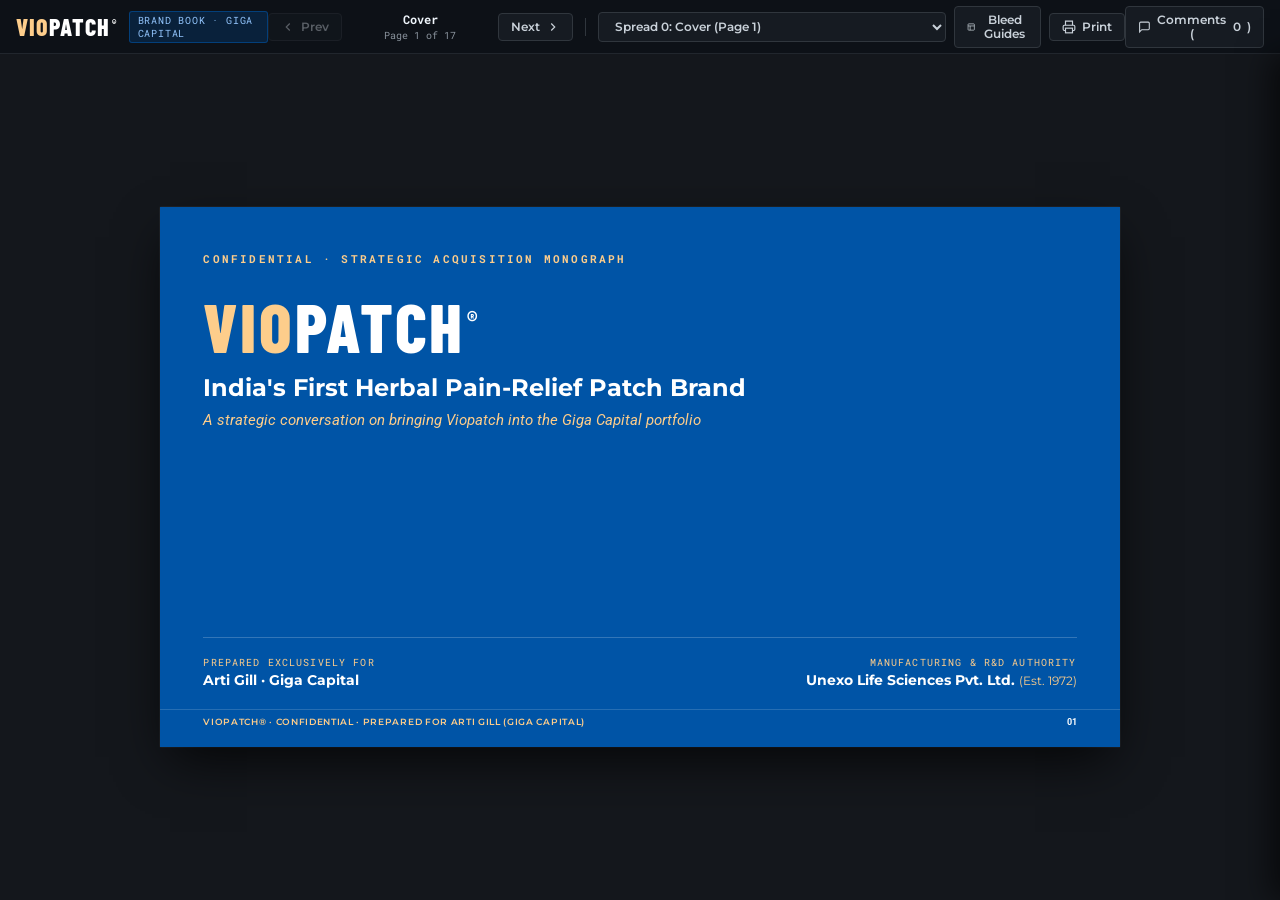
==== commit b8d4d8b3: "refactor: adhere strictly to Brand Style Guide v2.0, POTX 16:9 dimensions, 2-page spread viewer, bla" ====
--- a/index.html
+++ b/index.html
@@ -3,58 +3,57 @@
 <head>
   <meta charset="UTF-8">
   <meta name="viewport" content="width=device-width, initial-scale=1.0">
-  <title>VIOPATCH® — Print-Ready Brand Book &amp; Review Monograph</title>
+  <title>VIOPATCH® — Brand Book &amp; Review Monograph</title>
   <link rel="stylesheet" href="style.css">
-  <script src="st-page-flip.min.js"></script>
 </head>
 <body>
+
+  <!-- MOBILE / SMALL SCREEN INSTRUCTION BANNER -->
+  <div id="mobile-banner">
+    🖥️ <strong>Desktop View Recommended:</strong> For the authentic 2-page facing spread layout, view this on a desktop browser or enable <strong>"Desktop Site"</strong> in your mobile settings.
+    <button id="btn-dismiss-banner" title="Dismiss">&times;</button>
+  </div>
 
   <!-- TOP APP TOOLBAR -->
   <header id="app-header">
     <div class="brand-badge">
-      <div class="logo-text">VIO<span>PATCH</span></div>
+      <div class="brand-wordmark-header">VIO<span>PATCH</span><sup>&reg;</sup></div>
       <div class="badge-tag">Brand Book &middot; Giga Capital</div>
     </div>
 
     <div class="nav-controls">
-      <button class="btn-tool" id="btn-prev" title="Previous Page (Left Arrow)">
-        <svg width="14" height="14" viewBox="0 0 24 24" fill="none" stroke="currentColor" stroke-width="2"><polyline points="15 18 9 12 15 6"/></svg>
+      <button class="btn-tool" id="btn-prev" title="Previous Spread (Left Arrow)">
+        <svg width="14" height="14" viewBox="0 0 24 24" fill="none" stroke="currentColor" stroke-width="2"><polyline points="15 18 9 12 15 6"/></svg> Prev
       </button>
-      <span class="page-indicator" id="page-indicator"><strong>Page 1 (Cover)</strong></span>
-      <button class="btn-tool" id="btn-next" title="Next Page (Right Arrow)">
-        <svg width="14" height="14" viewBox="0 0 24 24" fill="none" stroke="currentColor" stroke-width="2"><polyline points="9 18 15 12 9 6"/></svg>
+
+      <span class="spread-indicator" id="spread-indicator"><strong>Cover</strong></span>
+
+      <button class="btn-tool" id="btn-next" title="Next Spread (Right Arrow)">
+        Next <svg width="14" height="14" viewBox="0 0 24 24" fill="none" stroke="currentColor" stroke-width="2"><polyline points="9 18 15 12 9 6"/></svg>
       </button>
 
-      <span style="width:1px; height:20px; background:#373E47; margin:0 4px;"></span>
-
-      <!-- TOC Dropdown -->
-      <select class="btn-tool" id="select-toc" style="background:#22272E; color:#CDD9E5; padding-right:24px;">
-        <option value="0">Page 1: Cover</option>
-        <option value="1">Page 2: Transmittal Monograph</option>
-        <option value="2">Page 3: Category White Space</option>
-        <option value="3">Page 4: Category-Defining Brand</option>
-        <option value="4">Page 5: Product 1 - Knee Patch</option>
-        <option value="5">Page 6: Sample 1 - Knee Mount</option>
-        <option value="6">Page 7: Product 2 - Back XL</option>
-        <option value="7">Page 8: Sample 2 - Back XL Mount</option>
-        <option value="8">Page 9: Product 3 - Regular Multipurpose</option>
-        <option value="9">Page 10: Sample 3 - Regular Mount</option>
-        <option value="10">Page 11: Product 4 - Large Patch</option>
-        <option value="11">Page 12: Sample 4 - Large Mount</option>
-        <option value="12">Page 13: Product 5 - Period Pain</option>
-        <option value="13">Page 14: Sample 5 - Period Mount</option>
-        <option value="14">Page 15: Incubation Thesis</option>
-        <option value="15">Page 16: Acquisition Structure</option>
-        <option value="16">Page 17: Discussion Agenda</option>
-        <option value="17">Page 18: Back Cover</option>
+      <span style="width:1px; height:18px; background:#30363D; margin:0 4px;"></span>
+
+      <!-- Spread Dropdown -->
+      <select class="btn-tool" id="select-spread" style="background:#161B22; color:#C9D1D9; padding-right:20px;">
+        <option value="0">Spread 0: Cover (Page 1)</option>
+        <option value="1">Spread 1: Blank &amp; Market Thesis (Pages 2–3)</option>
+        <option value="2">Spread 2: Knee Patch SKU &amp; Mount (Pages 4–5)</option>
+        <option value="3">Spread 3: Back XL SKU &amp; Mount (Pages 6–7)</option>
+        <option value="4">Spread 4: Regular SKU &amp; Mount (Pages 8–9)</option>
+        <option value="5">Spread 5: Large SKU &amp; Mount (Pages 10–11)</option>
+        <option value="6">Spread 6: Period Pain SKU &amp; Mount (Pages 12–13)</option>
+        <option value="7">Spread 7: Incubation &amp; Acquisition (Pages 14–15)</option>
+        <option value="8">Spread 8: Regulatory &amp; Back Cover (Pages 16–17)</option>
       </select>
 
-      <button class="btn-tool" id="btn-view-mode" title="Toggle between Realistic Flipbook and Linear Scroll View">
-        <svg width="14" height="14" viewBox="0 0 24 24" fill="none" stroke="currentColor" stroke-width="2"><rect width="18" height="18" x="3" y="3" rx="2"/><path d="M3 9h18"/><path d="M9 21V9"/></svg> Scroll View
+      <!-- Bleed & Crop Marks Toggle -->
+      <button class="btn-tool" id="btn-bleeds" title="Toggle 3mm Bleed Perimeter &amp; Safety Margins">
+        <svg width="14" height="14" viewBox="0 0 24 24" fill="none" stroke="currentColor" stroke-width="2"><rect width="18" height="18" x="3" y="3" rx="2"/><path d="M3 9h18"/><path d="M9 21V9"/></svg> Bleed Guides
       </button>
 
-      <button class="btn-tool" id="btnPrint" title="Print to A4 Landscape or Save High-Res PDF">
-        <svg width="14" height="14" viewBox="0 0 24 24" fill="none" stroke="currentColor" stroke-width="2"><polyline points="6 9 6 2 18 2 18 9"/><path d="M6 18H4a2 2 0 0 1-2-2v-5a2 2 0 0 1 2-2h16a2 2 0 0 1 2 2v5a2 2 0 0 1-2 2h-2"/><rect width="12" height="8" x="6" y="14"/></svg> Print / PDF
+      <button class="btn-tool" id="btn-print" title="Print to 16:9 / A4 Landscape PDF">
+        <svg width="14" height="14" viewBox="0 0 24 24" fill="none" stroke="currentColor" stroke-width="2"><polyline points="6 9 6 2 18 2 18 9"/><path d="M6 18H4a2 2 0 0 1-2-2v-5a2 2 0 0 1 2-2h16a2 2 0 0 1 2 2v5a2 2 0 0 1-2 2h-2"/><rect width="12" height="8" x="6" y="14"/></svg> Print
       </button>
     </div>
 
@@ -69,1762 +68,880 @@
     </div>
   </header>
 
-  <!-- MAIN VIEWPORT -->
+  <!-- MAIN SPREAD VIEWPORT -->
   <main id="app-viewport">
-    <!-- ST-PAGE-FLIP CONTAINER -->
-    <div class="flipbook-container">
-      <div id="flipbook">
-        
-        <div class="book-page theme-dark page-right" id="page-1" data-page-number="1">
-          <div class="cover-content">
-            <div class="cover-watermark">
-              <svg viewBox="0 0 200 200" fill="none" stroke="#FFFFFF" stroke-width="2">
-                <circle cx="100" cy="100" r="80" stroke-dasharray="4 4"/>
-                <circle cx="100" cy="100" r="50"/>
-                <path d="M100 20 L100 180 M20 100 L180 100"/>
-              </svg>
-            </div>
-            <div>
-              <div class="cover-eyebrow">STRICTLY PRIVATE &amp; CONFIDENTIAL</div>
-              <div class="cover-main-title">
-                <div class="cover-brand-mark">VIO<span>PATCH</span><sup>&reg;</sup></div>
-                <div class="cover-descriptor">India's Pioneer Herbal Transdermal Pain Relief Brand</div>
-                <div class="cover-thesis">
-                  A Strategic Monograph on Brand Acquisition, Platform Incubation, and Direct-to-Consumer Category Dominance.
-                </div>
-              </div>
-            </div>
-            <div class="cover-meta-grid">
-              <div>
-                <div class="cover-meta-label">Prepared Exclusively For</div>
-                <div class="cover-meta-value">Arti Gill &middot; Giga Capital</div>
-              </div>
-              <div style="text-align:right;">
-                <div class="cover-meta-label">Manufacturing &amp; R&amp;D Authority</div>
-                <div class="cover-meta-value">Unexo Life Sciences Pvt. Ltd. <span style="font-weight:400; font-size:12px; color:var(--vio-skin);">(Est. 1972)</span></div>
-              </div>
-            </div>
-          </div>
-          <div class="page-footer">
-            <span class="footer-tag">Official Brand Monograph &middot; Autumn 2026</span>
-            <span class="page-number">01</span>
-          </div>
-        </div>
-        
-        <div class="book-page page-left" id="page-2" data-page-number="2">
-          <div class="page-header">
-            <div style="display:flex; align-items:center; gap:10px;">
-              <span style="font-family:'Barlow Condensed', sans-serif; font-weight:800; font-size:24px; color:var(--vio-skin); background:var(--vio-blue); padding:2px 8px; border-radius:3px;">VIO<span style="color:#FFF;">PATCH</span></span>
-              <span style="font-family:'Roboto Mono', monospace; font-size:11px; color:var(--vio-slate); letter-spacing:0.1em; text-transform:uppercase;">Transmittal Monograph</span>
-            </div>
-            <span style="font-family:'Roboto Mono', monospace; font-size:11px; font-weight:600; color:var(--vio-blue);">CONFIDENTIAL &middot; GIGA CAPITAL</span>
-          </div>
-          <div class="page-body">
-            <div class="transmittal-card">
-              <div style="display:flex; justify-content:space-between; align-items:center; margin-bottom:14px; border-bottom:1px solid #E2E8F0; padding-bottom:10px;">
-                <span style="font-family:'Montserrat', sans-serif; font-weight:700; font-size:14px; color:var(--vio-blue);">MEMORANDUM FOR ARTI GILL</span>
-                <span style="font-family:'Roboto Mono', monospace; font-size:11px; color:var(--vio-slate);">SEPTEMBER 2026</span>
-              </div>
-              <div class="transmittal-letter">
-                <p><strong>Arti &mdash;</strong></p>
-                <p>In building and scaling consumer wellness brands in India, the most insurmountable barrier is rarely marketing &mdash; it is identifying a category with <em>daily, non-discretionary repeat necessity</em> where the chemical formulations, clinical trials, and manufacturing supply chain are already rock-solid.</p>
-                <blockquote>
-                  &ldquo;Pain relief patches are the single most under-built brand category in Indian consumer health &mdash; high margin, recurring daily demand, and ripe for D2C/q-commerce brand dominance.&rdquo;
-                </blockquote>
-                <p>As Indian consumers shift decisively away from gastric-eroding oral NSAIDs and messy, foul-smelling balms, transdermal herbal patches provide instant, localized, 12-hour relief with zero stomach toxicity.</p>
-                <p>Inside this monograph, we present the investment thesis for acquiring the <strong>Viopatch&reg; brand</strong> into the Giga Capital ecosystem. You will also find <strong>physical product samples</strong> mounted directly on the facing pages. Touch the breathable weave, inspect the medical packaging, and test the 12-hour sustained release.</p>
-                <div style="margin-top:20px; display:flex; justify-content:space-between; align-items:center;">
-                  <div>
-                    <div style="font-family:'Montserrat', sans-serif; font-weight:700; font-size:14px; color:var(--vio-charcoal);">Viopatch Strategic Growth Team</div>
-                    <div style="font-size:12px; color:var(--vio-slate);">In collaboration with Unexo Life Sciences Pvt. Ltd.</div>
-                  </div>
-                  <div style="background:var(--vio-calm-grey); border:1px solid #CBD5E1; border-radius:4px; padding:6px 14px; font-family:'Roboto Mono', monospace; font-size:11px; color:var(--vio-blue); font-weight:600;">
-                    50+ YRS PHARMA HERITAGE
-                  </div>
-                </div>
-              </div>
-            </div>
-          </div>
-          <div class="page-footer">
-            <span class="footer-tag">Viopatch &middot; Strategic Acquisition Monograph</span>
-            <span class="page-number">02</span>
-          </div>
-        </div>
-        
-        <div class="book-page page-right" id="page-3" data-page-number="3">
-          <div class="page-header">
-            <span style="font-family:'Roboto Mono', monospace; font-size:11px; letter-spacing:0.1em; color:var(--vio-blue); font-weight:600; text-transform:uppercase;">Macro Market Thesis</span>
-            <span style="font-family:'Roboto Mono', monospace; font-size:11px; color:var(--vio-slate);">CATEGORY WHITE SPACE</span>
-          </div>
-          <div class="page-body">
-            <h1 style="font-family:'Roboto Slab', serif; font-size:28px; line-height:1.2; color:var(--vio-blue); margin-bottom:4px;">
-              Pain relief patches are the most under-built brand category in Indian consumer health.
-            </h1>
-            <p style="font-size:13.5px; color:#475569; line-height:1.5;">
-              Indians are wary of long-term pill use but distrust sticky balms. Transdermal patches solve for clinical efficacy without the physiological baggage.
+    <div id="spread-stage">
+      
+  <div class="spread-pair single-cover active" data-spread-index="0" data-spread-name="Cover" data-right-page="1">
+    <div class="slide-page theme-dark" data-page-number="1">
+      
+  <div class="bleed-overlay"></div>
+  <div class="safe-margin-overlay"></div>
+
+      <div class="cover-layout">
+        <div>
+          <div class="cover-eyebrow">CONFIDENTIAL &middot; STRATEGIC ACQUISITION MONOGRAPH</div>
+          <div class="cover-title-group">
+            <div class="cover-master-wordmark">VIO<span>PATCH</span><sup>&reg;</sup></div>
+            <div class="cover-h1">India's First Herbal Pain-Relief Patch Brand</div>
+            <div class="cover-h2-subtitle">A strategic conversation on bringing Viopatch into the Giga Capital portfolio</div>
+          </div>
+        </div>
+
+        <div class="cover-footer-meta">
+          <div>
+            <div class="meta-col-label">Prepared Exclusively For</div>
+            <div class="meta-col-val">Arti Gill &middot; Giga Capital</div>
+          </div>
+          <div style="text-align:right;">
+            <div class="meta-col-label">Manufacturing &amp; R&amp;D Authority</div>
+            <div class="meta-col-val">Unexo Life Sciences Pvt. Ltd. <span style="font-weight:400; font-size:12px; color:var(--vio-dermal-yellow);">(Est. 1972)</span></div>
+          </div>
+        </div>
+      </div>
+      
+      <div class="slide-footer">
+        <span class="footer-text">VIOPATCH&reg; &middot; CONFIDENTIAL &middot; PREPARED FOR ARTI GILL (GIGA CAPITAL)</span>
+        <span class="slide-number">01</span>
+      </div>
+    
+    </div>
+  </div>
+
+      
+  <div class="spread-pair" data-spread-index="1" data-spread-name="Market Thesis" data-left-page="2" data-right-page="3">
+    <!-- Page 2: Blank Inside Front Cover -->
+    <div class="slide-page page-left" data-page-number="2" style="background:var(--vio-hospital-grey);">
+      
+  <div class="bleed-overlay"></div>
+  <div class="safe-margin-overlay"></div>
+
+      <div class="blank-inside-cover">
+        <div class="slide-master-logo light-bg" style="font-size:32px; opacity:0.25;">VIO<span>PATCH</span><sup>&reg;</sup></div>
+        <div class="blank-inside-caption">Inside Front Cover &middot; Intentionally Left Blank</div>
+      </div>
+      
+      <div class="slide-footer">
+        <span class="footer-text">VIOPATCH&reg; &middot; CONFIDENTIAL &middot; PREPARED FOR ARTI GILL (GIGA CAPITAL)</span>
+        <span class="slide-number">02</span>
+      </div>
+    
+    </div>
+
+    <!-- Page 3: Category White Space & Category Definition -->
+    <div class="slide-page page-right" data-page-number="3">
+      
+  <div class="bleed-overlay"></div>
+  <div class="safe-margin-overlay"></div>
+
+      <div class="slide-header">
+        <div class="slide-header-left">
+          <span class="slide-category-pill">MACRO MARKET THESIS</span>
+        </div>
+        <div class="slide-master-logo light-bg">VIO<span>PATCH</span><sup>&reg;</sup></div>
+      </div>
+      <div class="slide-body">
+        <h2 class="slide-title">Pain relief patches are the most under-built brand category in Indian consumer health.</h2>
+        <div class="slide-subtitle">Indians are wary of long-term pill use but distrust gels. Patches solve for efficacy without the perceived baggage.</div>
+
+        <div class="stats-grid-compact">
+          <div class="stat-box-compact">
+            <div class="stat-num-compact">$3.5 Bn</div>
+            <div class="stat-label-compact">India Pain Market Today</div>
+            <div class="stat-desc-compact">Still ~60% pills despite rampant consumer anxiety around NSAID gastric ulcers.</div>
+          </div>
+          <div class="stat-box-compact">
+            <div class="stat-num-compact">$50 Mn+</div>
+            <div class="stat-label-compact">Patches Segment Growth</div>
+            <div class="stat-desc-compact">Accelerating off a tiny organized base; massive whitespace vs. Japan/US mature markets.</div>
+          </div>
+          <div class="stat-box-compact">
+            <div class="stat-num-compact">High Margin</div>
+            <div class="stat-label-compact">Low Organized Competition</div>
+            <div class="stat-desc-compact">Online-first, non-discretionary recurring daily usage with proven consumer pull.</div>
+          </div>
+        </div>
+
+        <div class="white-space-callout">
+          <strong>The White Space:</strong> Indians distrust balms due to greasy clothing stains and foul smell, while physiotherapy is cost-prohibitive. Transdermal patches deliver 100% gastrointestinal bypass &mdash; targeted relief, culturally acceptable for repeat use, with zero gastric erosion.
+        </div>
+
+        <div class="pillars-4-compact">
+          <div class="pillar-card-compact">
+            <h4>1. First Herbal Patch</h4>
+            <p>5 standardized actives delivering 12-hr relief; built as a category platform.</p>
+          </div>
+          <div class="pillar-card-compact">
+            <h4>2. Clinically Proven</h4>
+            <p>Double-blind trial: pain relief onset in ~13 min; statistically significant vs placebo.</p>
+          </div>
+          <div class="pillar-card-compact">
+            <h4>3. Certified &amp; Export-Ready</h4>
+            <p>AYUSH Premium, ISO 9001/13485/45001, CE, ANVISA approved for Brazil; 18 nations.</p>
+          </div>
+          <div class="pillar-card-compact">
+            <h4>4. Brand, Not a Single SKU</h4>
+            <p>Proven extensions: Knee, Back XL, Regular, Large, Period Pain, Restorative Sleep.</p>
+          </div>
+        </div>
+      </div>
+      
+      <div class="slide-footer">
+        <span class="footer-text">VIOPATCH&reg; &middot; CONFIDENTIAL &middot; PREPARED FOR ARTI GILL (GIGA CAPITAL)</span>
+        <span class="slide-number">03</span>
+      </div>
+    
+    </div>
+  </div>
+
+      
+    <div class="spread-pair" data-spread-index="2" data-spread-name="Knee Patch" data-left-page="4" data-right-page="5">
+      <!-- LEFT PAGE: SKU DESCRIPTION PAGE -->
+      <div class="slide-page page-left" data-page-number="4">
+        
+  <div class="bleed-overlay"></div>
+  <div class="safe-margin-overlay"></div>
+
+        <div class="slide-header">
+          <div class="slide-header-left">
+            <span class="slide-category-pill">PRODUCT MONOGRAPH &middot; SKU: VP-KNEE-10</span>
+          </div>
+          <div class="slide-master-logo light-bg">VIO<span>PATCH</span><sup>&reg;</sup></div>
+        </div>
+        <div class="slide-body">
+          <h2 class="slide-title">Knee Pain Relief Patch</h2>
+          <div class="slide-subtitle" style="display:flex; align-items:center; gap:8px; margin-bottom:8px;">
+            <span style="color:var(--vio-herbal-green); display:inline-flex;"><svg width="15" height="15" viewBox="0 0 24 24" fill="none" stroke="currentColor" stroke-width="2" stroke-linecap="round" stroke-linejoin="round"><path d="M11 20A7 7 0 0 1 9.8 6.1C15.5 5 17 9.5 15 13c-1.5 2.5-3.5 3.5-4 7Z"/><path d="M9.8 6.1C10.5 3.5 12.5 2 15.5 2c-1 3-1 5.5 0 8"/></svg></span>
+            <span style="font-weight:600; color:var(--vio-herbal-green); font-family:'Roboto Mono', monospace; font-size:11px; text-transform:uppercase;">360° Anatomical Articulation & Sustained 12-Hour Relief</span>
+          </div>
+
+          <div class="sku-layout-left">
+            <div class="sku-image-column">
+              <div class="sku-image-frame">
+                <img src="assets/product-knee.jpg" alt="Knee Pain Relief Patch">
+              </div>
+              <div class="sku-spec-badge">
+                <div>
+                  <div class="badge-sub">Target Anatomy</div>
+                  <div class="badge-main">Articulating Knee Joint</div>
+                </div>
+                <div style="font-family:'Roboto Mono', monospace; font-size:11px; font-weight:700; color:var(--vio-dermal-yellow); display:flex; align-items:center; gap:4px;">
+                  <svg width="13" height="13" viewBox="0 0 24 24" fill="none" stroke="currentColor" stroke-width="2" stroke-linecap="round" stroke-linejoin="round"><circle cx="12" cy="12" r="9"/><path d="M12 7v5l3.5 2"/></svg> 12-HR FLUX
+                </div>
+              </div>
+            </div>
+
+            <div class="sku-details-column">
+              <p class="sku-narrative">Ergonomic butterfly contour engineered specifically for moving joints without peeling or bunching. Delivers sustained cryo-relief transitioning into deep anti-inflammatory herbal warmth.</p>
+              <div class="sku-bullets">
+                <div class="sku-bullet-item"><svg width="15" height="15" viewBox="0 0 24 24" fill="none" stroke="#379131" stroke-width="2.5" stroke-linecap="round" stroke-linejoin="round"><polyline points="20 6 9 17 4 12"/></svg> <span><strong>Zero Peel Articulation:</strong> Tropical polymer adhesive stays locked through walking and stair climbing.</span></div><div class="sku-bullet-item"><svg width="15" height="15" viewBox="0 0 24 24" fill="none" stroke="#379131" stroke-width="2.5" stroke-linecap="round" stroke-linejoin="round"><polyline points="20 6 9 17 4 12"/></svg> <span><strong>Non-Messy Weave:</strong> Breathable micro-porous fabric that never stains garments or bedsheets.</span></div><div class="sku-bullet-item"><svg width="15" height="15" viewBox="0 0 24 24" fill="none" stroke="#379131" stroke-width="2.5" stroke-linecap="round" stroke-linejoin="round"><polyline points="20 6 9 17 4 12"/></svg> <span><strong>Rapid Pain Onset:</strong> Clinically proven therapeutic pain relief beginning in ~13 minutes.</span></div><div class="sku-bullet-item"><svg width="15" height="15" viewBox="0 0 24 24" fill="none" stroke="#379131" stroke-width="2.5" stroke-linecap="round" stroke-linejoin="round"><polyline points="20 6 9 17 4 12"/></svg> <span><strong>100% First-Pass Bypass:</strong> Delivers actives straight to inflamed joint with zero GI erosion.</span></div>
+              </div>
+              <div class="sku-actives-box">
+                <div class="sku-actives-label">Standardized Active Botanical Matrix</div>
+                <div class="actives-pill-row">
+                  <span class="active-pill">Gandhpura Taila 10%</span><span class="active-pill">Menthol 5%</span><span class="active-pill">Camphor 3%</span><span class="active-pill">Eucalyptus Oil 1%</span><span class="active-pill">Clove Oil 0.5%</span>
+                </div>
+              </div>
+            </div>
+          </div>
+        </div>
+        
+      <div class="slide-footer">
+        <span class="footer-text">VIOPATCH&reg; &middot; CONFIDENTIAL &middot; PREPARED FOR ARTI GILL (GIGA CAPITAL)</span>
+        <span class="slide-number">04</span>
+      </div>
+    
+      </div>
+
+      <!-- RIGHT PAGE: SAMPLE ATTACHMENT PAGE -->
+      <div class="slide-page page-right" data-page-number="5">
+        
+  <div class="bleed-overlay"></div>
+  <div class="safe-margin-overlay"></div>
+
+        <div class="slide-header">
+          <div class="slide-header-left">
+            <span class="slide-category-pill">PHYSICAL SAMPLE ATTACHMENT SPECIFICATION</span>
+          </div>
+          <div class="slide-master-logo light-bg">VIO<span>PATCH</span><sup>&reg;</sup></div>
+        </div>
+        <div class="slide-body" style="align-items:center;">
+          <div style="text-align:center; margin-bottom:6px;">
+            <h3 style="font-family:'Montserrat', sans-serif; font-size:16px; font-weight:700; color:var(--vio-cool-blue); margin:0;">
+              Sample Attachment Surface &mdash; Knee Pain Relief Patch
+            </h3>
+            <p style="font-size:11px; color:var(--vio-clinical-slate); margin-top:2px;">
+              Affix 1 unit of physical product sachet using two peelable fugitive glue dots on target indicators.
             </p>
-
-            <div class="stats-row">
-              <div class="stat-box highlight">
-                <div class="stat-num">$3.5 Bn</div>
-                <div class="stat-label">India Pain Market Today</div>
-                <div class="stat-sub">Still ~60% oral NSAID pills despite severe GI ulceration risks.</div>
-              </div>
-              <div class="stat-box highlight">
-                <div class="stat-num">$50 Mn+</div>
-                <div class="stat-label">Fastest Growing Segment</div>
-                <div class="stat-sub">Transdermal patches accelerating off a tiny organized base.</div>
-              </div>
-              <div class="stat-box highlight">
-                <div class="stat-num">65%+</div>
-                <div class="stat-label">Gross Margin Profile</div>
-                <div class="stat-sub">High-margin, repeat-demand category with low organized competition.</div>
-              </div>
-            </div>
-
-            <div class="comparison-grid">
-              <div class="comparison-card negative">
-                <h4><svg width="16" height="16" viewBox="0 0 24 24" fill="none" stroke="#E11D48" stroke-width="2.5" stroke-linecap="round" stroke-linejoin="round"><line x1="18" y1="6" x2="6" y2="18"/><line x1="6" y1="6" x2="18" y2="18"/></svg> Oral NSAID Pills</h4>
-                <p>Gastric ulcers, liver/kidney toxicity, systemic side effects. Consumer dread of daily pill dependency creates high drop-off.</p>
-              </div>
-              <div class="comparison-card neutral">
-                <h4>&sim; Balms &amp; Gels</h4>
-                <p>Greasy residue, ruins clothing/bedsheets, pungent medicinal odor, transient 30-45 min relief requiring constant re-rubbing.</p>
-              </div>
-              <div class="comparison-card positive">
-                <h4><svg width="16" height="16" viewBox="0 0 24 24" fill="none" stroke="#379131" stroke-width="2.5" stroke-linecap="round" stroke-linejoin="round"><polyline points="20 6 9 17 4 12"/></svg> Viopatch Transdermal</h4>
-                <p>100% First-pass GI bypass, non-messy invisible fabric, zero stain, and constant zero-order 12-hour therapeutic flux.</p>
-              </div>
-            </div>
-          </div>
-          <div class="page-footer">
-            <span class="footer-tag">Source: kanishkamohan.substack.com/p/an-investment-thesis-on-pain-management</span>
-            <span class="page-number">03</span>
-          </div>
-        </div>
-        
-        <div class="book-page page-left" id="page-4" data-page-number="4">
-          <div class="page-header">
-            <span style="font-family:'Roboto Mono', monospace; font-size:11px; letter-spacing:0.1em; color:var(--vio-blue); font-weight:600; text-transform:uppercase;">Competitive Moat</span>
-            <span style="font-family:'Roboto Mono', monospace; font-size:11px; color:var(--vio-slate);">FOUNDATIONAL ASSETS</span>
-          </div>
-          <div class="page-body">
-            <h1 style="font-family:'Roboto Slab', serif; font-size:28px; line-height:1.2; color:var(--vio-blue); margin-bottom:14px;">
-              Viopatch is a category-defining brand with an insurmountable 10-year moat.
-            </h1>
-
-            <div style="display:grid; grid-template-columns:1fr 1fr; gap:16px; margin-top:6px;">
-              <div style="background:#FFFFFF; border:1px solid #E2E8F0; border-radius:6px; padding:18px;">
-                <div style="display:flex; align-items:center; gap:8px; margin-bottom:8px;">
-                  <span style="background:var(--vio-blue); color:#FFF; font-family:'Roboto Mono', monospace; font-size:11px; font-weight:700; width:22px; height:22px; border-radius:50%; display:inline-flex; align-items:center; justify-content:center;">1</span>
-                  <h3 style="font-family:'Montserrat', sans-serif; font-size:14px; font-weight:700; color:var(--vio-blue);">India's First Herbal Patch</h3>
-                </div>
-                <p style="font-size:13px; line-height:1.5; color:#475569;">
-                  5 standardized pain-relieving botanical actives (Gandhpura, Menthol, Camphor, Eucalyptus, Clove) delivering sustained zero-order flux for 12 continuous hours. Built as an enduring platform, not a single SKU.
-                </p>
-              </div>
-
-              <div style="background:#FFFFFF; border:1px solid #E2E8F0; border-radius:6px; padding:18px;">
-                <div style="display:flex; align-items:center; gap:8px; margin-bottom:8px;">
-                  <span style="background:var(--vio-blue); color:#FFF; font-family:'Roboto Mono', monospace; font-size:11px; font-weight:700; width:22px; height:22px; border-radius:50%; display:inline-flex; align-items:center; justify-content:center;">2</span>
-                  <h3 style="font-family:'Montserrat', sans-serif; font-size:14px; font-weight:700; color:var(--vio-blue);">Clinically Validated Rigor</h3>
-                </div>
-                <p style="font-size:13px; line-height:1.5; color:#475569;">
-                  Randomized, double-blind, placebo-controlled trial demonstrating statistically significant therapeutic pain onset at ~13 minutes. Independently certified non-irritant across dermatological patch tests.
-                </p>
-              </div>
-
-              <div style="background:#FFFFFF; border:1px solid #E2E8F0; border-radius:6px; padding:18px;">
-                <div style="display:flex; align-items:center; gap:8px; margin-bottom:8px;">
-                  <span style="background:var(--vio-blue); color:#FFF; font-family:'Roboto Mono', monospace; font-size:11px; font-weight:700; width:22px; height:22px; border-radius:50%; display:inline-flex; align-items:center; justify-content:center;">3</span>
-                  <h3 style="font-family:'Montserrat', sans-serif; font-size:14px; font-weight:700; color:var(--vio-blue);">Certified &amp; Export-Ready</h3>
-                </div>
-                <p style="font-size:13px; line-height:1.5; color:#475569;">
-                  AYUSH Premium Mark, ISO 9001 / 45001 / 13485, CE marked. ANVISA-approved for Brazil &mdash; the only Asian transdermal manufacturing facility with that clearance. Exported across 18 countries globally.
-                </p>
-              </div>
-
-              <div style="background:#FFFFFF; border:1px solid #E2E8F0; border-radius:6px; padding:18px;">
-                <div style="display:flex; align-items:center; gap:8px; margin-bottom:8px;">
-                  <span style="background:var(--vio-blue); color:#FFF; font-family:'Roboto Mono', monospace; font-size:11px; font-weight:700; width:22px; height:22px; border-radius:50%; display:inline-flex; align-items:center; justify-content:center;">4</span>
-                  <h3 style="font-family:'Montserrat', sans-serif; font-size:14px; font-weight:700; color:var(--vio-blue);">Platform for House of Wellness</h3>
-                </div>
-                <p style="font-size:13px; line-height:1.5; color:#475569;">
-                  Line extensions proven in market: Knee contours, Back XL, Regular multi-joint, Period Pain, Headache cooling, and Restorative sleep &mdash; an immediate springboard for a modern $100M pain house.
-                </p>
-              </div>
-            </div>
-          </div>
-          <div class="page-footer">
-            <span class="footer-tag">Clinical &amp; Regulatory Standard &middot; VIO-DS-2026</span>
-            <span class="page-number">04</span>
-          </div>
-        </div>
-        
-        <div class="book-page page-left" id="page-5" data-page-number="5">
-          <div class="page-header">
-            <div style="display:flex; align-items:center; gap:10px;">
-              <span style="font-family:'Barlow Condensed', sans-serif; font-weight:800; font-size:22px; color:var(--vio-skin); background:var(--vio-blue); padding:1px 8px; border-radius:3px;">VIO<span style="color:#FFF;">PATCH</span></span>
-              <span style="font-family:'Roboto Mono', monospace; font-size:10.5px; color:var(--vio-slate); letter-spacing:0.1em; text-transform:uppercase;">Product Monograph &middot; 01</span>
-            </div>
-            <div style="display:flex; align-items:center; gap:6px; background:var(--vio-calm-grey); border:1px solid #CBD5E1; border-radius:4px; padding:4px 10px; font-family:'Roboto Mono', monospace; font-size:11px; font-weight:600; color:var(--vio-blue);">
-              <svg width="14" height="14" viewBox="0 0 24 24" fill="none" stroke="currentColor" stroke-width="2" stroke-linecap="round" stroke-linejoin="round"><circle cx="12" cy="12" r="9"/><path d="M12 7v5l3.5 2"/></svg> UP TO 12HR SUSTAINED RELIEF
-            </div>
-          </div>
-          <div class="page-body">
-            <div style="display:flex; justify-content:space-between; align-items:flex-end;">
-              <div>
-                <h1 style="font-family:'Roboto Slab', serif; font-size:36px; line-height:1.1; color:var(--vio-blue); margin:0;">Knee Pain Relief Patch</h1>
-                <div style="display:flex; align-items:center; gap:8px; margin-top:6px;">
-                  <span style="color:var(--vio-green); display:inline-flex;"><svg width="16" height="16" viewBox="0 0 24 24" fill="none" stroke="currentColor" stroke-width="2" stroke-linecap="round" stroke-linejoin="round"><path d="M11 20A7 7 0 0 1 9.8 6.1C15.5 5 17 9.5 15 13c-1.5 2.5-3.5 3.5-4 7Z"/><path d="M9.8 6.1C10.5 3.5 12.5 2 15.5 2c-1 3-1 5.5 0 8"/></svg></span>
-                  <span style="font-family:'Roboto Mono', monospace; font-size:11px; font-weight:700; color:var(--vio-green); text-transform:uppercase; letter-spacing:0.08em;">100% Herbal Formula &middot; Zero GI Toxicity</span>
-                </div>
-              </div>
-              <span style="font-family:'Roboto Mono', monospace; font-size:11px; color:var(--vio-slate);">SKU: VP-KNEE-10</span>
-            </div>
-
-            <div class="product-hero-layout">
-              <div class="product-image-col">
-                <div class="product-image-frame">
-                  <img src="assets/product-knee.jpg" alt="Viopatch Knee Pain Relief Patch Box and Pouch">
-                </div>
-                <div class="product-specs-banner">
-                  <div>
-                    <div class="banner-sub">Target Anatomy</div>
-                    <div class="banner-main">360&deg; Articulating Knee Joint</div>
-                  </div>
-                  <svg width="28" height="28" viewBox="0 0 24 24" fill="none" stroke="var(--vio-skin)" stroke-width="1.8"><circle cx="12" cy="12" r="10"/><path d="m4.93 4.93 4.24 4.24"/><path d="m14.83 9.17 4.24-4.24"/><path d="m14.83 14.83 4.24 4.24"/><path d="m9.17 14.83-4.24 4.24"/></svg>
-                </div>
-              </div>
-
-              <div class="product-info-col">
-                <p class="product-story-text">
-                  Engineered with an ergonomic butterfly contour that articulates naturally across the patella and joint folds. Delivers steady, anti-inflammatory cryogenic relief that transitions into soothing thermal wintergreen depth.
-                </p>
-                <div class="feature-list">
-                  <div class="feature-item"><svg width="16" height="16" viewBox="0 0 24 24" fill="none" stroke="#379131" stroke-width="2.5" stroke-linecap="round" stroke-linejoin="round"><polyline points="20 6 9 17 4 12"/></svg> <span><strong>Zero Peel Joint Hold:</strong> Patented tropical polymer adhesive stays locked through walking, stair climbing, and prayer postures.</span></div>
-                  <div class="feature-item"><svg width="16" height="16" viewBox="0 0 24 24" fill="none" stroke="#379131" stroke-width="2.5" stroke-linecap="round" stroke-linejoin="round"><polyline points="20 6 9 17 4 12"/></svg> <span><strong>Non-Messy Invisible Weave:</strong> Breathable micro-porous fabric that never stains salwars, trousers, or bedsheets.</span></div>
-                  <div class="feature-item"><svg width="16" height="16" viewBox="0 0 24 24" fill="none" stroke="#379131" stroke-width="2.5" stroke-linecap="round" stroke-linejoin="round"><polyline points="20 6 9 17 4 12"/></svg> <span><strong>Fast Onset:</strong> Clinical pain relief begins in ~13 minutes and maintains zero-order therapeutic delivery for 12 hours.</span></div>
-                  <div class="feature-item"><svg width="16" height="16" viewBox="0 0 24 24" fill="none" stroke="#379131" stroke-width="2.5" stroke-linecap="round" stroke-linejoin="round"><polyline points="20 6 9 17 4 12"/></svg> <span><strong>No NSAID Risk:</strong> 100% first-pass metabolic bypass &mdash; zero risk of gastric ulceration or renal stress.</span></div>
-                </div>
-
-                <div class="ingredient-pills">
-                  <div class="ingredient-title">Standardized Active Botanical Matrix</div>
-                  <div class="pill-container">
-                    <span class="pill">Gandhpura Taila 10%</span>
-                    <span class="pill">Menthol 5%</span>
-                    <span class="pill">Camphor 3%</span>
-                    <span class="pill">Eucalyptus Oil 1%</span>
-                    <span class="pill">Clove Oil 0.5%</span>
-                  </div>
-                </div>
-              </div>
-            </div>
-          </div>
-          <div class="page-footer">
-            <span class="footer-tag">Manufactured by Unexo Life Sciences Pvt. Ltd. (Est. 1972)</span>
-            <span class="page-number">05</span>
-          </div>
-        </div>
-        
-        <div class="book-page page-right" id="page-6" data-page-number="6">
-          <div class="page-header">
-            <span style="font-family:'Roboto Mono', monospace; font-size:11px; letter-spacing:0.1em; color:var(--vio-blue); font-weight:600; text-transform:uppercase;">Tactile Sample Surface</span>
-            <span style="font-family:'Roboto Mono', monospace; font-size:11px; color:var(--vio-slate);">PHYSICAL MOUNT SPECIFICATION</span>
-          </div>
-          <div class="page-body" style="align-items:center;">
-            <div style="text-align:center; margin-bottom:10px;">
-              <h2 style="font-family:'Montserrat', sans-serif; font-size:18px; font-weight:700; color:var(--vio-blue); margin:0;">Sample Attachment &mdash; Knee Pain Relief Patch</h2>
-              <p style="font-size:12px; color:var(--vio-slate); margin-top:2px;">Affix 1 unit of physical sachet using two peelable fugitive glue dots on target indicators.</p>
-            </div>
-
-            <div class="sample-mount-canvas" style="width:100%; max-width:680px; height:480px;">
-              <div class="sample-die-box" style="width:380px; height:380px;">
-                <div class="corner-bracket tl"></div>
-                <div class="corner-bracket tr"></div>
-                <div class="corner-bracket bl"></div>
-                <div class="corner-bracket br"></div>
-                <div class="optical-crosshair"></div>
-                <div class="glue-dot-indicator dot-1" style="left:50%; transform:translateX(-50%);">GLUE</div>
-                <div class="glue-dot-indicator dot-2" style="left:50%; transform:translateX(-50%);">GLUE</div>
-
-                <div class="die-box-center-label">
-                  <svg width="34" height="34" viewBox="0 0 24 24" fill="none" stroke="currentColor" stroke-width="1.6"><rect x="3" y="3" width="18" height="18" rx="2"/><path d="M9 3v18"/><path d="M15 3v18"/><path d="M3 9h18"/><path d="M3 15h18"/></svg>
-                  <div class="die-box-main-text">AFFIX PHYSICAL SAMPLE HERE</div>
-                  <div class="die-box-dim-badge">POUCH DIE-LINE: 120 &times; 120 mm</div>
-                  <div class="die-box-hint">Touch the micro-porous breathable fabric and flex the butterfly contour.</div>
-                </div>
-              </div>
-            </div>
-          </div>
-          <div class="page-footer">
-            <span class="footer-tag">VIOPATCH&reg; &middot; Brand Book 2026</span>
-            <span class="page-number">06</span>
-          </div>
-        </div>
-        
-        <div class="book-page page-left" id="page-7" data-page-number="7">
-          <div class="page-header">
-            <div style="display:flex; align-items:center; gap:10px;">
-              <span style="font-family:'Barlow Condensed', sans-serif; font-weight:800; font-size:22px; color:var(--vio-skin); background:var(--vio-blue); padding:1px 8px; border-radius:3px;">VIO<span style="color:#FFF;">PATCH</span></span>
-              <span style="font-family:'Roboto Mono', monospace; font-size:10.5px; color:var(--vio-slate); letter-spacing:0.1em; text-transform:uppercase;">Product Monograph &middot; 02</span>
-            </div>
-            <div style="display:flex; align-items:center; gap:6px; background:var(--vio-calm-grey); border:1px solid #CBD5E1; border-radius:4px; padding:4px 10px; font-family:'Roboto Mono', monospace; font-size:11px; font-weight:600; color:var(--vio-blue);">
-              <svg width="14" height="14" viewBox="0 0 24 24" fill="none" stroke="currentColor" stroke-width="2" stroke-linecap="round" stroke-linejoin="round"><circle cx="12" cy="12" r="9"/><path d="M12 7v5l3.5 2"/></svg> 12HR RESTORATIVE SLEEP
-            </div>
-          </div>
-          <div class="page-body">
-            <div style="display:flex; justify-content:space-between; align-items:flex-end;">
-              <div>
-                <h1 style="font-family:'Roboto Slab', serif; font-size:36px; line-height:1.1; color:var(--vio-blue); margin:0;">Back XL Pain Relief Patch</h1>
-                <div style="display:flex; align-items:center; gap:8px; margin-top:6px;">
-                  <span style="color:var(--vio-green); display:inline-flex;"><svg width="16" height="16" viewBox="0 0 24 24" fill="none" stroke="currentColor" stroke-width="2" stroke-linecap="round" stroke-linejoin="round"><path d="M11 20A7 7 0 0 1 9.8 6.1C15.5 5 17 9.5 15 13c-1.5 2.5-3.5 3.5-4 7Z"/><path d="M9.8 6.1C10.5 3.5 12.5 2 15.5 2c-1 3-1 5.5 0 8"/></svg></span>
-                  <span style="font-family:'Roboto Mono', monospace; font-size:11px; font-weight:700; color:var(--vio-green); text-transform:uppercase; letter-spacing:0.08em;">Maximum Surface Transdermal Coverage</span>
-                </div>
-              </div>
-              <span style="font-family:'Roboto Mono', monospace; font-size:11px; color:var(--vio-slate);">SKU: VP-BACK-XL</span>
-            </div>
-
-            <div class="product-hero-layout">
-              <div class="product-image-col">
-                <div class="product-image-frame">
-                  <img src="assets/product-back-xl.jpg" alt="Viopatch Back XL Pain Relief Patch">
-                </div>
-                <div class="product-specs-banner">
-                  <div>
-                    <div class="banner-sub">Target Anatomy</div>
-                    <div class="banner-main">Lumbar Spine &amp; Sacroiliac Zone</div>
-                  </div>
-                  <svg width="28" height="28" viewBox="0 0 24 24" fill="none" stroke="var(--vio-skin)" stroke-width="1.8"><rect x="4" y="2" width="16" height="20" rx="2"/><line x1="12" y1="2" x2="12" y2="22"/><line x1="4" y1="8" x2="20" y2="8"/><line x1="4" y1="16" x2="20" y2="16"/></svg>
-                </div>
-              </div>
-
-              <div class="product-info-col">
-                <p class="product-story-text">
-                  The largest commercial transdermal patch in India. Engineered specifically for acute lumbago, sciatica flare-ups, and chronic desk-bound lower back spasms. Provides uninterrupted deep sleep by eliminating the 3:00 AM throbbing pain spike.
-                </p>
-                <div class="feature-list">
-                  <div class="feature-item"><svg width="16" height="16" viewBox="0 0 24 24" fill="none" stroke="#379131" stroke-width="2.5" stroke-linecap="round" stroke-linejoin="round"><polyline points="20 6 9 17 4 12"/></svg> <span><strong>Expansive Lumbar Span:</strong> 140 &times; 100 mm active hydrogel matrix covers the entire lower lumbar column.</span></div>
-                  <div class="feature-item"><svg width="16" height="16" viewBox="0 0 24 24" fill="none" stroke="#379131" stroke-width="2.5" stroke-linecap="round" stroke-linejoin="round"><polyline points="20 6 9 17 4 12"/></svg> <span><strong>Overnight Sweat-Resistant Hold:</strong> Advanced medical adhesive resists nighttime tossing and turning without corner curling.</span></div>
-                  <div class="feature-item"><svg width="16" height="16" viewBox="0 0 24 24" fill="none" stroke="#379131" stroke-width="2.5" stroke-linecap="round" stroke-linejoin="round"><polyline points="20 6 9 17 4 12"/></svg> <span><strong>Zero Bed Stains:</strong> Completely eliminates greasy balms, pungent ointments, and messy heating pads.</span></div>
-                  <div class="feature-item"><svg width="16" height="16" viewBox="0 0 24 24" fill="none" stroke="#379131" stroke-width="2.5" stroke-linecap="round" stroke-linejoin="round"><polyline points="20 6 9 17 4 12"/></svg> <span><strong>Deep Fascial Penetration:</strong> Continuous anti-inflammatory transdermal saturation into tight spinal erectors.</span></div>
-                </div>
-
-                <div class="ingredient-pills">
-                  <div class="ingredient-title">Standardized Active Botanical Matrix</div>
-                  <div class="pill-container">
-                    <span class="pill">Gandhpura Taila 10%</span>
-                    <span class="pill">Menthol 5%</span>
-                    <span class="pill">Camphor 3%</span>
-                    <span class="pill">Eucalyptus Oil 1%</span>
-                    <span class="pill">Clove Oil 0.5%</span>
-                  </div>
-                </div>
-              </div>
-            </div>
-          </div>
-          <div class="page-footer">
-            <span class="footer-tag">Manufactured by Unexo Life Sciences Pvt. Ltd. (Est. 1972)</span>
-            <span class="page-number">07</span>
-          </div>
-        </div>
-        
-        <div class="book-page page-right" id="page-8" data-page-number="8">
-          <div class="page-header">
-            <span style="font-family:'Roboto Mono', monospace; font-size:11px; letter-spacing:0.1em; color:var(--vio-blue); font-weight:600; text-transform:uppercase;">Tactile Sample Surface</span>
-            <span style="font-family:'Roboto Mono', monospace; font-size:11px; color:var(--vio-slate);">PHYSICAL MOUNT SPECIFICATION</span>
-          </div>
-          <div class="page-body" style="align-items:center;">
-            <div style="text-align:center; margin-bottom:10px;">
-              <h2 style="font-family:'Montserrat', sans-serif; font-size:18px; font-weight:700; color:var(--vio-blue); margin:0;">Sample Attachment &mdash; Back XL Pain Relief Patch</h2>
-              <p style="font-size:12px; color:var(--vio-slate); margin-top:2px;">Affix 1 unit of physical Back XL sachet using two peelable fugitive glue dots.</p>
-            </div>
-
-            <div class="sample-mount-canvas" style="width:100%; max-width:680px; height:480px;">
-              <div class="sample-die-box" style="width:440px; height:340px;">
-                <div class="corner-bracket tl"></div>
-                <div class="corner-bracket tr"></div>
-                <div class="corner-bracket bl"></div>
-                <div class="corner-bracket br"></div>
-                <div class="optical-crosshair"></div>
-                <div class="glue-dot-indicator dot-1" style="left:50%; transform:translateX(-50%);">GLUE</div>
-                <div class="glue-dot-indicator dot-2" style="left:50%; transform:translateX(-50%);">GLUE</div>
-
-                <div class="die-box-center-label">
-                  <svg width="34" height="34" viewBox="0 0 24 24" fill="none" stroke="currentColor" stroke-width="1.6"><rect x="2" y="4" width="20" height="16" rx="2"/><path d="M6 8h12"/><path d="M6 12h12"/><path d="M6 16h12"/></svg>
-                  <div class="die-box-main-text">AFFIX PHYSICAL SAMPLE HERE</div>
-                  <div class="die-box-dim-badge">POUCH DIE-LINE: 140 &times; 100 mm</div>
-                  <div class="die-box-hint">Feel the substantial size and heavy-duty protective barrier sachet.</div>
-                </div>
-              </div>
-            </div>
-          </div>
-          <div class="page-footer">
-            <span class="footer-tag">VIOPATCH&reg; &middot; Brand Book 2026</span>
-            <span class="page-number">08</span>
-          </div>
-        </div>
-        
-        <div class="book-page page-left" id="page-9" data-page-number="9">
-          <div class="page-header">
-            <div style="display:flex; align-items:center; gap:10px;">
-              <span style="font-family:'Barlow Condensed', sans-serif; font-weight:800; font-size:22px; color:var(--vio-skin); background:var(--vio-blue); padding:1px 8px; border-radius:3px;">VIO<span style="color:#FFF;">PATCH</span></span>
-              <span style="font-family:'Roboto Mono', monospace; font-size:10.5px; color:var(--vio-slate); letter-spacing:0.1em; text-transform:uppercase;">Product Monograph &middot; 03</span>
-            </div>
-            <div style="display:flex; align-items:center; gap:6px; background:var(--vio-calm-grey); border:1px solid #CBD5E1; border-radius:4px; padding:4px 10px; font-family:'Roboto Mono', monospace; font-size:11px; font-weight:600; color:var(--vio-blue);">
-              <svg width="14" height="14" viewBox="0 0 24 24" fill="none" stroke="currentColor" stroke-width="2" stroke-linecap="round" stroke-linejoin="round"><circle cx="12" cy="12" r="9"/><path d="M12 7v5l3.5 2"/></svg> UNIVERSAL DAILY RELIEF
-            </div>
-          </div>
-          <div class="page-body">
-            <div style="display:flex; justify-content:space-between; align-items:flex-end;">
-              <div>
-                <h1 style="font-family:'Roboto Slab', serif; font-size:36px; line-height:1.1; color:var(--vio-blue); margin:0;">Regular Multipurpose Patch</h1>
-                <div style="display:flex; align-items:center; gap:8px; margin-top:6px;">
-                  <span style="color:var(--vio-green); display:inline-flex;"><svg width="16" height="16" viewBox="0 0 24 24" fill="none" stroke="currentColor" stroke-width="2" stroke-linecap="round" stroke-linejoin="round"><path d="M11 20A7 7 0 0 1 9.8 6.1C15.5 5 17 9.5 15 13c-1.5 2.5-3.5 3.5-4 7Z"/><path d="M9.8 6.1C10.5 3.5 12.5 2 15.5 2c-1 3-1 5.5 0 8"/></svg></span>
-                  <span style="font-family:'Roboto Mono', monospace; font-size:11px; font-weight:700; color:var(--vio-green); text-transform:uppercase; letter-spacing:0.08em;">High-Velocity Medicine Cabinet Essential</span>
-                </div>
-              </div>
-              <span style="font-family:'Roboto Mono', monospace; font-size:11px; color:var(--vio-slate);">SKU: VP-REG-10 / 30</span>
-            </div>
-
-            <div class="product-hero-layout">
-              <div class="product-image-col">
-                <div class="product-image-frame">
-                  <img src="assets/product-regular.jpg" alt="Viopatch Regular Multipurpose Pain Relief Patch">
-                </div>
-                <div class="product-specs-banner">
-                  <div>
-                    <div class="banner-sub">Target Anatomy</div>
-                    <div class="banner-main">Neck, Shoulder, Wrist &amp; Ankle</div>
-                  </div>
-                  <svg width="28" height="28" viewBox="0 0 24 24" fill="none" stroke="var(--vio-skin)" stroke-width="1.8"><circle cx="12" cy="12" r="10"/><path d="M12 6v6l4 2"/></svg>
-                </div>
-              </div>
-
-              <div class="product-info-col">
-                <p class="product-story-text">
-                  The flagship entry point of the Viopatch portfolio with the highest repeat velocity across Amazon, quick commerce, and pharmacy chains. Engineered for tech-neck, cervical stiffness, wrist tendonitis, and acute sports sprains.
-                </p>
-                <div class="feature-list">
-                  <div class="feature-item"><svg width="16" height="16" viewBox="0 0 24 24" fill="none" stroke="#379131" stroke-width="2.5" stroke-linecap="round" stroke-linejoin="round"><polyline points="20 6 9 17 4 12"/></svg> <span><strong>Everyday Multi-Zone Fit:</strong> Compact 100 &times; 70 mm contour adheres flat to wrists, ankles, and neck vertebrae.</span></div>
-                  <div class="feature-item"><svg width="16" height="16" viewBox="0 0 24 24" fill="none" stroke="#379131" stroke-width="2.5" stroke-linecap="round" stroke-linejoin="round"><polyline points="20 6 9 17 4 12"/></svg> <span><strong>Discreet Office Wear:</strong> Flesh-tone breathable substrate hides seamlessly beneath collared shirts and workout tops.</span></div>
-                  <div class="feature-item"><svg width="16" height="16" viewBox="0 0 24 24" fill="none" stroke="#379131" stroke-width="2.5" stroke-linecap="round" stroke-linejoin="round"><polyline points="20 6 9 17 4 12"/></svg> <span><strong>Zero GI Danger:</strong> Perfect for elderly parents or fitness athletes who need relief without ibuprofen toxicity.</span></div>
-                  <div class="feature-item"><svg width="16" height="16" viewBox="0 0 24 24" fill="none" stroke="#379131" stroke-width="2.5" stroke-linecap="round" stroke-linejoin="round"><polyline points="20 6 9 17 4 12"/></svg> <span><strong>Highest Re-order Rate:</strong> Available in 5, 10, and 30-patch economy family packs driving astronomical LTV.</span></div>
-                </div>
-
-                <div class="ingredient-pills">
-                  <div class="ingredient-title">Standardized Active Botanical Matrix</div>
-                  <div class="pill-container">
-                    <span class="pill">Gandhpura Taila 10%</span>
-                    <span class="pill">Menthol 5%</span>
-                    <span class="pill">Camphor 3%</span>
-                    <span class="pill">Eucalyptus Oil 1%</span>
-                    <span class="pill">Clove Oil 0.5%</span>
-                  </div>
-                </div>
-              </div>
-            </div>
-          </div>
-          <div class="page-footer">
-            <span class="footer-tag">Manufactured by Unexo Life Sciences Pvt. Ltd. (Est. 1972)</span>
-            <span class="page-number">09</span>
-          </div>
-        </div>
-        
-        <div class="book-page page-right" id="page-10" data-page-number="10">
-          <div class="page-header">
-            <span style="font-family:'Roboto Mono', monospace; font-size:11px; letter-spacing:0.1em; color:var(--vio-blue); font-weight:600; text-transform:uppercase;">Tactile Sample Surface</span>
-            <span style="font-family:'Roboto Mono', monospace; font-size:11px; color:var(--vio-slate);">PHYSICAL MOUNT SPECIFICATION</span>
-          </div>
-          <div class="page-body" style="align-items:center;">
-            <div style="text-align:center; margin-bottom:10px;">
-              <h2 style="font-family:'Montserrat', sans-serif; font-size:18px; font-weight:700; color:var(--vio-blue); margin:0;">Sample Attachment &mdash; Regular Multipurpose Patch</h2>
-              <p style="font-size:12px; color:var(--vio-slate); margin-top:2px;">Affix 1 unit of physical Regular Multipurpose sachet using peelable fugitive glue dots.</p>
-            </div>
-
-            <div class="sample-mount-canvas" style="width:100%; max-width:680px; height:480px;">
-              <div class="sample-die-box" style="width:360px; height:280px;">
-                <div class="corner-bracket tl"></div>
-                <div class="corner-bracket tr"></div>
-                <div class="corner-bracket bl"></div>
-                <div class="corner-bracket br"></div>
-                <div class="optical-crosshair"></div>
-                <div class="glue-dot-indicator dot-1" style="left:50%; transform:translateX(-50%);">GLUE</div>
-                <div class="glue-dot-indicator dot-2" style="left:50%; transform:translateX(-50%);">GLUE</div>
-
-                <div class="die-box-center-label">
-                  <svg width="34" height="34" viewBox="0 0 24 24" fill="none" stroke="currentColor" stroke-width="1.6"><rect x="3" y="3" width="18" height="18" rx="2"/><path d="M8 12h8"/><path d="M12 8v8"/></svg>
-                  <div class="die-box-main-text">AFFIX PHYSICAL SAMPLE HERE</div>
-                  <div class="die-box-dim-badge">POUCH DIE-LINE: 100 &times; 70 mm</div>
-                  <div class="die-box-hint">Inspect the slimline portability and compact foil enclosure.</div>
-                </div>
-              </div>
-            </div>
-          </div>
-          <div class="page-footer">
-            <span class="footer-tag">VIOPATCH&reg; &middot; Brand Book 2026</span>
-            <span class="page-number">10</span>
-          </div>
-        </div>
-        
-        <div class="book-page page-left" id="page-11" data-page-number="11">
-          <div class="page-header">
-            <div style="display:flex; align-items:center; gap:10px;">
-              <span style="font-family:'Barlow Condensed', sans-serif; font-weight:800; font-size:22px; color:var(--vio-skin); background:var(--vio-blue); padding:1px 8px; border-radius:3px;">VIO<span style="color:#FFF;">PATCH</span></span>
-              <span style="font-family:'Roboto Mono', monospace; font-size:10.5px; color:var(--vio-slate); letter-spacing:0.1em; text-transform:uppercase;">Product Monograph &middot; 04</span>
-            </div>
-            <div style="display:flex; align-items:center; gap:6px; background:var(--vio-calm-grey); border:1px solid #CBD5E1; border-radius:4px; padding:4px 10px; font-family:'Roboto Mono', monospace; font-size:11px; font-weight:600; color:var(--vio-blue);">
-              <svg width="14" height="14" viewBox="0 0 24 24" fill="none" stroke="currentColor" stroke-width="2" stroke-linecap="round" stroke-linejoin="round"><circle cx="12" cy="12" r="9"/><path d="M12 7v5l3.5 2"/></svg> BROAD MUSCLE RELEASE
-            </div>
-          </div>
-          <div class="page-body">
-            <div style="display:flex; justify-content:space-between; align-items:flex-end;">
-              <div>
-                <h1 style="font-family:'Roboto Slab', serif; font-size:36px; line-height:1.1; color:var(--vio-blue); margin:0;">Large Pain Relief Patch</h1>
-                <div style="display:flex; align-items:center; gap:8px; margin-top:6px;">
-                  <span style="color:var(--vio-green); display:inline-flex;"><svg width="16" height="16" viewBox="0 0 24 24" fill="none" stroke="currentColor" stroke-width="2" stroke-linecap="round" stroke-linejoin="round"><path d="M11 20A7 7 0 0 1 9.8 6.1C15.5 5 17 9.5 15 13c-1.5 2.5-3.5 3.5-4 7Z"/><path d="M9.8 6.1C10.5 3.5 12.5 2 15.5 2c-1 3-1 5.5 0 8"/></svg></span>
-                  <span style="font-family:'Roboto Mono', monospace; font-size:11px; font-weight:700; color:var(--vio-green); text-transform:uppercase; letter-spacing:0.08em;">Athletic Recovery &amp; Musculoskeletal Depth</span>
-                </div>
-              </div>
-              <span style="font-family:'Roboto Mono', monospace; font-size:11px; color:var(--vio-slate);">SKU: VP-LRG-05</span>
-            </div>
-
-            <div class="product-hero-layout">
-              <div class="product-image-col">
-                <div class="product-image-frame">
-                  <img src="assets/product-large.jpg" alt="Viopatch Large Pain Relief Patch">
-                </div>
-                <div class="product-specs-banner">
-                  <div>
-                    <div class="banner-sub">Target Anatomy</div>
-                    <div class="banner-main">Hamstrings, Quads, Trapezius &amp; Calves</div>
-                  </div>
-                  <svg width="28" height="28" viewBox="0 0 24 24" fill="none" stroke="var(--vio-skin)" stroke-width="1.8"><path d="M18 20V10"/><path d="M12 20V4"/><path d="M6 20v-6"/></svg>
-                </div>
-              </div>
-
-              <div class="product-info-col">
-                <p class="product-story-text">
-                  Bridging the gap between the compact regular patch and the Back XL form factor. Tailored for athletes, runners, gym-goers, and physical laborers suffering from delayed onset muscle soreness (DOMS) or heavy muscular fatigue.
-                </p>
-                <div class="feature-list">
-                  <div class="feature-item"><svg width="16" height="16" viewBox="0 0 24 24" fill="none" stroke="#379131" stroke-width="2.5" stroke-linecap="round" stroke-linejoin="round"><polyline points="20 6 9 17 4 12"/></svg> <span><strong>Broad Muscle Bellies:</strong> Sized to envelop entire hamstring, quadricep, and shoulder blade muscle groups.</span></div>
-                  <div class="feature-item"><svg width="16" height="16" viewBox="0 0 24 24" fill="none" stroke="#379131" stroke-width="2.5" stroke-linecap="round" stroke-linejoin="round"><polyline points="20 6 9 17 4 12"/></svg> <span><strong>Active Recovery Acceleration:</strong> Increases micro-circulation and drains lactic acid without oral anti-inflammatories.</span></div>
-                  <div class="feature-item"><svg width="16" height="16" viewBox="0 0 24 24" fill="none" stroke="#379131" stroke-width="2.5" stroke-linecap="round" stroke-linejoin="round"><polyline points="20 6 9 17 4 12"/></svg> <span><strong>Stretch-Responsive Adhesion:</strong> Moves with muscular contraction and expansion during active motion.</span></div>
-                  <div class="feature-item"><svg width="16" height="16" viewBox="0 0 24 24" fill="none" stroke="#379131" stroke-width="2.5" stroke-linecap="round" stroke-linejoin="round"><polyline points="20 6 9 17 4 12"/></svg> <span><strong>Pure Essential Actives:</strong> Pure Wintergreen, Menthol, and Eucalyptus provide a clean, invigorating sensation.</span></div>
-                </div>
-
-                <div class="ingredient-pills">
-                  <div class="ingredient-title">Standardized Active Botanical Matrix</div>
-                  <div class="pill-container">
-                    <span class="pill">Gandhpura Taila 10%</span>
-                    <span class="pill">Menthol 5%</span>
-                    <span class="pill">Camphor 3%</span>
-                    <span class="pill">Eucalyptus Oil 1%</span>
-                    <span class="pill">Clove Oil 0.5%</span>
-                  </div>
-                </div>
-              </div>
-            </div>
-          </div>
-          <div class="page-footer">
-            <span class="footer-tag">Manufactured by Unexo Life Sciences Pvt. Ltd. (Est. 1972)</span>
-            <span class="page-number">11</span>
-          </div>
-        </div>
-        
-        <div class="book-page page-right" id="page-12" data-page-number="12">
-          <div class="page-header">
-            <span style="font-family:'Roboto Mono', monospace; font-size:11px; letter-spacing:0.1em; color:var(--vio-blue); font-weight:600; text-transform:uppercase;">Tactile Sample Surface</span>
-            <span style="font-family:'Roboto Mono', monospace; font-size:11px; color:var(--vio-slate);">PHYSICAL MOUNT SPECIFICATION</span>
-          </div>
-          <div class="page-body" style="align-items:center;">
-            <div style="text-align:center; margin-bottom:10px;">
-              <h2 style="font-family:'Montserrat', sans-serif; font-size:18px; font-weight:700; color:var(--vio-blue); margin:0;">Sample Attachment &mdash; Large Pain Relief Patch</h2>
-              <p style="font-size:12px; color:var(--vio-slate); margin-top:2px;">Affix 1 unit of physical Large sachet using peelable fugitive glue dots.</p>
-            </div>
-
-            <div class="sample-mount-canvas" style="width:100%; max-width:680px; height:480px;">
-              <div class="sample-die-box" style="width:420px; height:320px;">
-                <div class="corner-bracket tl"></div>
-                <div class="corner-bracket tr"></div>
-                <div class="corner-bracket bl"></div>
-                <div class="corner-bracket br"></div>
-                <div class="optical-crosshair"></div>
-                <div class="glue-dot-indicator dot-1" style="left:50%; transform:translateX(-50%);">GLUE</div>
-                <div class="glue-dot-indicator dot-2" style="left:50%; transform:translateX(-50%);">GLUE</div>
-
-                <div class="die-box-center-label">
-                  <svg width="34" height="34" viewBox="0 0 24 24" fill="none" stroke="currentColor" stroke-width="1.6"><rect x="3" y="3" width="18" height="18" rx="2"/><path d="M3 15h18"/><path d="M15 3v18"/></svg>
-                  <div class="die-box-main-text">AFFIX PHYSICAL SAMPLE HERE</div>
-                  <div class="die-box-dim-badge">POUCH DIE-LINE: 140 &times; 100 mm</div>
-                  <div class="die-box-hint">Observe the high-integrity multi-layer barrier foil protecting the volatile herbal oils.</div>
-                </div>
-              </div>
-            </div>
-          </div>
-          <div class="page-footer">
-            <span class="footer-tag">VIOPATCH&reg; &middot; Brand Book 2026</span>
-            <span class="page-number">12</span>
-          </div>
-        </div>
-        
-        <div class="book-page page-left" id="page-13" data-page-number="13">
-          <div class="page-header">
-            <div style="display:flex; align-items:center; gap:10px;">
-              <span style="font-family:'Barlow Condensed', sans-serif; font-weight:800; font-size:22px; color:var(--vio-skin); background:var(--vio-blue); padding:1px 8px; border-radius:3px;">VIO<span style="color:#FFF;">PATCH</span></span>
-              <span style="font-family:'Roboto Mono', monospace; font-size:10.5px; color:var(--vio-slate); letter-spacing:0.1em; text-transform:uppercase;">Product Monograph &middot; 05</span>
-            </div>
-            <div style="display:flex; align-items:center; gap:6px; background:#FDF2F8; border:1px solid #FBCFE8; border-radius:4px; padding:4px 10px; font-family:'Roboto Mono', monospace; font-size:11px; font-weight:600; color:#BE185D;">
-              <svg width="14" height="14" viewBox="0 0 24 24" fill="none" stroke="currentColor" stroke-width="2" stroke-linecap="round" stroke-linejoin="round"><circle cx="12" cy="12" r="9"/><path d="M12 7v5l3.5 2"/></svg> 12HR DISCREET COMFORT
-            </div>
-          </div>
-          <div class="page-body">
-            <div style="display:flex; justify-content:space-between; align-items:flex-end;">
-              <div>
-                <h1 style="font-family:'Roboto Slab', serif; font-size:36px; line-height:1.1; color:#9D174D; margin:0;">Period Pain Relief Patch</h1>
-                <div style="display:flex; align-items:center; gap:8px; margin-top:6px;">
-                  <span style="color:var(--vio-green); display:inline-flex;"><svg width="16" height="16" viewBox="0 0 24 24" fill="none" stroke="currentColor" stroke-width="2" stroke-linecap="round" stroke-linejoin="round"><path d="M11 20A7 7 0 0 1 9.8 6.1C15.5 5 17 9.5 15 13c-1.5 2.5-3.5 3.5-4 7Z"/><path d="M9.8 6.1C10.5 3.5 12.5 2 15.5 2c-1 3-1 5.5 0 8"/></svg></span>
-                  <span style="font-family:'Roboto Mono', monospace; font-size:11px; font-weight:700; color:var(--vio-green); text-transform:uppercase; letter-spacing:0.08em;">Drug-Free Herbal Menstrual Relief &middot; Non-Hormonal</span>
-                </div>
-              </div>
-              <span style="font-family:'Roboto Mono', monospace; font-size:11px; color:var(--vio-slate);">SKU: VP-PERIOD-05</span>
-            </div>
-
-            <div class="product-hero-layout">
-              <div class="product-image-col">
-                <div class="product-image-frame">
-                  <img src="assets/product-period.jpg" alt="Viopatch Period Pain Relief Patch">
-                </div>
-                <div class="product-specs-banner" style="background:#9D174D;">
-                  <div>
-                    <div class="banner-sub">Target Anatomy</div>
-                    <div class="banner-main">Lower Abdomen &amp; Pelvic Region</div>
-                  </div>
-                  <svg width="28" height="28" viewBox="0 0 24 24" fill="none" stroke="#FCE7F3" stroke-width="1.8"><path d="M19 14c1.49-1.46 3-3.21 3-5.5A5.5 5.5 0 0 0 16.5 3c-1.76 0-3 .5-4.5 2-1.5-1.5-2.74-2-4.5-2A5.5 5.5 0 0 0 2 8.5c0 2.3 1.5 4.05 3 5.5l7 7Z"/></svg>
-                </div>
-              </div>
-
-              <div class="product-info-col">
-                <p class="product-story-text">
-                  A revolutionary fem-care line extension designed for dysmenorrhea and pelvic cramps. Delivers continuous botanical antispasmodic warmth directly to uterine muscle fibers. Eliminates the need for heavy antispasmodic pills or hot water bottles at work.
-                </p>
-                <div class="feature-list">
-                  <div class="feature-item"><svg width="16" height="16" viewBox="0 0 24 24" fill="none" stroke="#379131" stroke-width="2.5" stroke-linecap="round" stroke-linejoin="round"><polyline points="20 6 9 17 4 12"/></svg> <span><strong>Ultra-Thin Discreet Profile:</strong> Zero bulk beneath high-waist pants, leggings, or formal dresses.</span></div>
-                  <div class="feature-item"><svg width="16" height="16" viewBox="0 0 24 24" fill="none" stroke="#379131" stroke-width="2.5" stroke-linecap="round" stroke-linejoin="round"><polyline points="20 6 9 17 4 12"/></svg> <span><strong>Odor-Locked Botanicals:</strong> Discreet fresh herbal scent without medicinal or artificial chemical undertones.</span></div>
-                  <div class="feature-item"><svg width="16" height="16" viewBox="0 0 24 24" fill="none" stroke="#379131" stroke-width="2.5" stroke-linecap="round" stroke-linejoin="round"><polyline points="20 6 9 17 4 12"/></svg> <span><strong>Astronomical Monthly Re-order:</strong> Predictable 28-day recurring purchase cycle tailor-made for high-margin D2C subscriptions.</span></div>
-                  <div class="feature-item"><svg width="16" height="16" viewBox="0 0 24 24" fill="none" stroke="#379131" stroke-width="2.5" stroke-linecap="round" stroke-linejoin="round"><polyline points="20 6 9 17 4 12"/></svg> <span><strong>Non-Hormonal Safety:</strong> 100% pure herbal formulation safe for teenage girls and young professionals.</span></div>
-                </div>
-
-                <div class="ingredient-pills">
-                  <div class="ingredient-title">Standardized Active Botanical Matrix</div>
-                  <div class="pill-container">
-                    <span class="pill" style="background:#BE185D;">Gandhpura Taila 10%</span>
-                    <span class="pill" style="background:#BE185D;">Menthol 5%</span>
-                    <span class="pill" style="background:#BE185D;">Camphor 3%</span>
-                    <span class="pill" style="background:#BE185D;">Eucalyptus Oil 1%</span>
-                  </div>
-                </div>
-              </div>
-            </div>
-          </div>
-          <div class="page-footer">
-            <span class="footer-tag">Manufactured by Unexo Life Sciences Pvt. Ltd. (Est. 1972)</span>
-            <span class="page-number">13</span>
-          </div>
-        </div>
-        
-        <div class="book-page page-right" id="page-14" data-page-number="14">
-          <div class="page-header">
-            <span style="font-family:'Roboto Mono', monospace; font-size:11px; letter-spacing:0.1em; color:var(--vio-blue); font-weight:600; text-transform:uppercase;">Tactile Sample Surface</span>
-            <span style="font-family:'Roboto Mono', monospace; font-size:11px; color:var(--vio-slate);">PHYSICAL MOUNT SPECIFICATION</span>
-          </div>
-          <div class="page-body" style="align-items:center;">
-            <div style="text-align:center; margin-bottom:10px;">
-              <h2 style="font-family:'Montserrat', sans-serif; font-size:18px; font-weight:700; color:#9D174D; margin:0;">Sample Attachment &mdash; Period Pain Relief Patch</h2>
-              <p style="font-size:12px; color:var(--vio-slate); margin-top:2px;">Affix 1 unit of physical Period Pain sachet using peelable fugitive glue dots.</p>
-            </div>
-
-            <div class="sample-mount-canvas" style="width:100%; max-width:680px; height:480px;">
-              <div class="sample-die-box" style="width:360px; height:360px; border-color:#BE185D;">
-                <div class="corner-bracket tl" style="border-color:#BE185D;"></div>
-                <div class="corner-bracket tr" style="border-color:#BE185D;"></div>
-                <div class="corner-bracket bl" style="border-color:#BE185D;"></div>
-                <div class="corner-bracket br" style="border-color:#BE185D;"></div>
-                <div class="optical-crosshair"></div>
-                <div class="glue-dot-indicator dot-1" style="left:50%; transform:translateX(-50%);">GLUE</div>
-                <div class="glue-dot-indicator dot-2" style="left:50%; transform:translateX(-50%);">GLUE</div>
-
-                <div class="die-box-center-label">
-                  <svg width="34" height="34" viewBox="0 0 24 24" fill="none" stroke="#BE185D" stroke-width="1.6"><circle cx="12" cy="12" r="10"/><path d="M12 8v8"/><path d="M8 12h8"/></svg>
-                  <div class="die-box-main-text" style="color:#BE185D;">AFFIX PHYSICAL SAMPLE HERE</div>
-                  <div class="die-box-dim-badge" style="background:#BE185D;">POUCH DIE-LINE: 100 &times; 100 mm</div>
-                  <div class="die-box-hint">Feel the whisper-light, ultra-flexible dermal substrate.</div>
-                </div>
-              </div>
-            </div>
-          </div>
-          <div class="page-footer">
-            <span class="footer-tag">VIOPATCH&reg; &middot; Brand Book 2026</span>
-            <span class="page-number">14</span>
-          </div>
-        </div>
-        
-        <div class="book-page page-left" id="page-15" data-page-number="15">
-          <div class="page-header">
-            <span style="font-family:'Roboto Mono', monospace; font-size:11px; letter-spacing:0.1em; color:var(--vio-blue); font-weight:600; text-transform:uppercase;">Investment Rationalization</span>
-            <span style="font-family:'Roboto Mono', monospace; font-size:11px; color:var(--vio-slate);">GIGA CAPITAL SYNERGY</span>
-          </div>
-          <div class="page-body">
-            <h1 style="font-family:'Roboto Slab', serif; font-size:28px; line-height:1.2; color:var(--vio-blue); margin-bottom:14px;">
-              Why this fits an early-stage brand-incubation thesis.
-            </h1>
-
-            <div style="display:flex; flex-direction:column; gap:16px; margin-top:6px;">
-              <div style="background:#FFFFFF; border:1px solid #E2E8F0; border-left:4px solid var(--vio-blue); border-radius:4px; padding:16px 20px;">
-                <h3 style="font-family:'Montserrat', sans-serif; font-size:15px; font-weight:700; color:var(--vio-blue); margin-bottom:4px;">1. A Brand with the Hard Parts Already Solved</h3>
-                <p style="font-size:13.5px; color:#475569; line-height:1.5;">
-                  Formulation, clinical validation, stability testing, manufacturing relationship, and multi-country regulatory clearances exist today. Acquisition buys <strong>years of derisked pharmaceutical R&amp;D</strong>, not an unproven conceptual MVP.
-                </p>
-              </div>
-
-              <div style="background:#FFFFFF; border:1px solid #E2E8F0; border-left:4px solid var(--vio-green); border-radius:4px; padding:16px 20px;">
-                <h3 style="font-family:'Montserrat', sans-serif; font-size:15px; font-weight:700; color:var(--vio-green); margin-bottom:4px;">2. Recurring-Demand Category, Not a Consumer Fad</h3>
-                <p style="font-size:13.5px; color:#475569; line-height:1.5;">
-                  Pain management is chronic, recurrent, and inescapable across age brackets (geriatric osteoarthritis, white-collar posture pain, postpartum and menstrual aches). This is the exact opposite of a hit-driven or trend-vulnerable consumer bet.
-                </p>
-              </div>
-
-              <div style="background:#FFFFFF; border:1px solid #E2E8F0; border-left:4px solid var(--vio-orange); border-radius:4px; padding:16px 20px;">
-                <h3 style="font-family:'Montserrat', sans-serif; font-size:15px; font-weight:700; color:var(--vio-orange); margin-bottom:4px;">3. Clear Value-Creation Levers Post-Acquisition</h3>
-                <p style="font-size:13.5px; color:#475569; line-height:1.5;">
-                  The brand has thrived primarily on organic pharmacy pull and basic Amazon listings. A modern D2C playbook &mdash; <strong>10-minute quick-commerce penetration (Blinkit, Zepto, Instamart)</strong>, persona-targeted creative campaigns, and high-margin subscription bundles &mdash; can unlock immediate 5x scale.
-                </p>
-              </div>
-            </div>
-          </div>
-          <div class="page-footer">
-            <span class="footer-tag">Strategic Acquisition Monograph &middot; Autumn 2026</span>
-            <span class="page-number">15</span>
-          </div>
-        </div>
-        
-        <div class="book-page page-right" id="page-16" data-page-number="16">
-          <div class="page-header">
-            <span style="font-family:'Roboto Mono', monospace; font-size:11px; letter-spacing:0.1em; color:var(--vio-blue); font-weight:600; text-transform:uppercase;">Transaction Blueprint</span>
-            <span style="font-family:'Roboto Mono', monospace; font-size:11px; color:var(--vio-slate);">ASSET-LIGHT ARCHITECTURE</span>
-          </div>
-          <div class="page-body">
-            <h1 style="font-family:'Roboto Slab', serif; font-size:28px; line-height:1.2; color:var(--vio-blue); margin-bottom:14px;">
-              An outright acquisition of the Viopatch brand with zero factory overhead.
-            </h1>
-
-            <div style="display:grid; grid-template-columns:1fr 1fr; gap:18px; margin-top:8px;">
-              <div style="background:#FFFFFF; border:1.5px solid var(--vio-blue); border-radius:6px; padding:22px;">
-                <div style="font-family:'Roboto Mono', monospace; font-size:11px; font-weight:700; color:var(--vio-blue); text-transform:uppercase; letter-spacing:0.1em; margin-bottom:6px;">WHAT GIGA CAPITAL ACQUIRES</div>
-                <h3 style="font-family:'Montserrat', sans-serif; font-size:18px; font-weight:700; color:var(--vio-charcoal); margin-bottom:12px;">100% Brand &amp; IP Ownership</h3>
-                <ul style="list-style:none; display:flex; flex-direction:column; gap:8px; font-size:13px; color:#475569;">
-                  <li style="display:flex; gap:8px;"><svg width="16" height="16" viewBox="0 0 24 24" fill="none" stroke="#379131" stroke-width="2.5" stroke-linecap="round" stroke-linejoin="round"><polyline points="20 6 9 17 4 12"/></svg> <span>Registered trademarks, wordmarks &amp; brand assets</span></li>
-                  <li style="display:flex; gap:8px;"><svg width="16" height="16" viewBox="0 0 24 24" fill="none" stroke="#379131" stroke-width="2.5" stroke-linecap="round" stroke-linejoin="round"><polyline points="20 6 9 17 4 12"/></svg> <span>Proprietary transdermal hydrogel formulation IP</span></li>
-                  <li style="display:flex; gap:8px;"><svg width="16" height="16" viewBox="0 0 24 24" fill="none" stroke="#379131" stroke-width="2.5" stroke-linecap="round" stroke-linejoin="round"><polyline points="20 6 9 17 4 12"/></svg> <span>Amazon storefront, 1mg/PharmEasy listings &amp; brand equity</span></li>
-                  <li style="display:flex; gap:8px;"><svg width="16" height="16" viewBox="0 0 24 24" fill="none" stroke="#379131" stroke-width="2.5" stroke-linecap="round" stroke-linejoin="round"><polyline points="20 6 9 17 4 12"/></svg> <span>Historical customer database, reviews &amp; organic search rankings</span></li>
-                </ul>
-              </div>
-
-              <div style="background:#FFFFFF; border:1px solid #CBD5E1; border-radius:6px; padding:22px;">
-                <div style="font-family:'Roboto Mono', monospace; font-size:11px; font-weight:700; color:var(--vio-green); text-transform:uppercase; letter-spacing:0.1em; margin-bottom:6px;">OPERATIONAL EXCELLENCE</div>
-                <h3 style="font-family:'Montserrat', sans-serif; font-size:18px; font-weight:700; color:var(--vio-charcoal); margin-bottom:12px;">Long-Term Master CDMO Agreement</h3>
-                <ul style="list-style:none; display:flex; flex-direction:column; gap:8px; font-size:13px; color:#475569;">
-                  <li style="display:flex; gap:8px;"><svg width="16" height="16" viewBox="0 0 24 24" fill="none" stroke="#379131" stroke-width="2.5" stroke-linecap="round" stroke-linejoin="round"><polyline points="20 6 9 17 4 12"/></svg> <span>Manufacturing continues at Unexo facility in Delhi/Noida</span></li>
-                  <li style="display:flex; gap:8px;"><svg width="16" height="16" viewBox="0 0 24 24" fill="none" stroke="#379131" stroke-width="2.5" stroke-linecap="round" stroke-linejoin="round"><polyline points="20 6 9 17 4 12"/></svg> <span>Zero CapEx, zero plant ownership, zero factory labor liability</span></li>
-                  <li style="display:flex; gap:8px;"><svg width="16" height="16" viewBox="0 0 24 24" fill="none" stroke="#379131" stroke-width="2.5" stroke-linecap="round" stroke-linejoin="round"><polyline points="20 6 9 17 4 12"/></svg> <span>Guaranteed capacity headroom, priority batch scheduling</span></li>
-                  <li style="display:flex; gap:8px;"><svg width="16" height="16" viewBox="0 0 24 24" fill="none" stroke="#379131" stroke-width="2.5" stroke-linecap="round" stroke-linejoin="round"><polyline points="20 6 9 17 4 12"/></svg> <span>Continuity of ISO Class 8, CE, and AYUSH regulatory compliance</span></li>
-                </ul>
-              </div>
-            </div>
-
-            <div style="margin-top:18px; background:var(--vio-calm-grey); border-radius:6px; padding:14px 20px; font-size:13px; color:#334155; line-height:1.5;">
-              <strong>Strategic Bottom Line:</strong> Giga Capital captures 100% of the brand upside, customer equity, and margin expansion without being encumbered by pharmaceutical manufacturing operations.
-            </div>
-          </div>
-          <div class="page-footer">
-            <span class="footer-tag">Viopatch &middot; Strategic Acquisition Monograph</span>
-            <span class="page-number">16</span>
-          </div>
-        </div>
-        
-        <div class="book-page page-left" id="page-17" data-page-number="17">
-          <div class="page-header">
-            <span style="font-family:'Roboto Mono', monospace; font-size:11px; letter-spacing:0.1em; color:var(--vio-blue); font-weight:600; text-transform:uppercase;">Discussion Framework</span>
-            <span style="font-family:'Roboto Mono', monospace; font-size:11px; color:var(--vio-slate);">INITIAL MEETING AGENDA</span>
-          </div>
-          <div class="page-body">
-            <h1 style="font-family:'Roboto Slab', serif; font-size:28px; line-height:1.2; color:var(--vio-blue); margin-bottom:14px;">
-              The conversation we'd like to start.
-            </h1>
-            <p style="font-size:14px; color:#475569; line-height:1.5; margin-bottom:16px;">
-              What we propose for an exploratory working session between Arti Gill and the owners of Viopatch:
+          </div>
+
+          <div class="sample-mount-canvas" style="width:100%; height:340px;">
+            <div class="sample-die-frame" style="width:300px; height:300px;">
+              <div class="bracket-corner tl"></div>
+              <div class="bracket-corner tr"></div>
+              <div class="bracket-corner bl"></div>
+              <div class="bracket-corner br"></div>
+              <div class="die-crosshair"></div>
+              <div class="glue-target top" style="left:50%; transform:translateX(-50%);">GLUE</div>
+              <div class="glue-target bottom" style="left:50%; transform:translateX(-50%);">GLUE</div>
+
+              <div class="die-content-label">
+                <div class="die-title">AFFIX PHYSICAL SAMPLE HERE</div>
+                <div class="die-dim-pill">POUCH DIE-LINE: 120 &times; 120 mm</div>
+                <div class="die-instructions">Touch the breathable micro-weave fabric. Feel the absence of greasy residue and test the butterfly joint contour.</div>
+              </div>
+            </div>
+          </div>
+        </div>
+        
+      <div class="slide-footer">
+        <span class="footer-text">VIOPATCH&reg; &middot; CONFIDENTIAL &middot; PREPARED FOR ARTI GILL (GIGA CAPITAL)</span>
+        <span class="slide-number">05</span>
+      </div>
+    
+      </div>
+    </div>
+    
+      
+    <div class="spread-pair" data-spread-index="3" data-spread-name="Back XL Patch" data-left-page="6" data-right-page="7">
+      <!-- LEFT PAGE: SKU DESCRIPTION PAGE -->
+      <div class="slide-page page-left" data-page-number="6">
+        
+  <div class="bleed-overlay"></div>
+  <div class="safe-margin-overlay"></div>
+
+        <div class="slide-header">
+          <div class="slide-header-left">
+            <span class="slide-category-pill">PRODUCT MONOGRAPH &middot; SKU: VP-BACK-XL</span>
+          </div>
+          <div class="slide-master-logo light-bg">VIO<span>PATCH</span><sup>&reg;</sup></div>
+        </div>
+        <div class="slide-body">
+          <h2 class="slide-title">Back XL Pain Relief Patch</h2>
+          <div class="slide-subtitle" style="display:flex; align-items:center; gap:8px; margin-bottom:8px;">
+            <span style="color:var(--vio-herbal-green); display:inline-flex;"><svg width="15" height="15" viewBox="0 0 24 24" fill="none" stroke="currentColor" stroke-width="2" stroke-linecap="round" stroke-linejoin="round"><path d="M11 20A7 7 0 0 1 9.8 6.1C15.5 5 17 9.5 15 13c-1.5 2.5-3.5 3.5-4 7Z"/><path d="M9.8 6.1C10.5 3.5 12.5 2 15.5 2c-1 3-1 5.5 0 8"/></svg></span>
+            <span style="font-weight:600; color:var(--vio-herbal-green); font-family:'Roboto Mono', monospace; font-size:11px; text-transform:uppercase;">Maximum Surface Coverage for Lumbar & Spine Deep-Tissue Relief</span>
+          </div>
+
+          <div class="sku-layout-left">
+            <div class="sku-image-column">
+              <div class="sku-image-frame">
+                <img src="assets/product-back-xl.jpg" alt="Back XL Pain Relief Patch">
+              </div>
+              <div class="sku-spec-badge">
+                <div>
+                  <div class="badge-sub">Target Anatomy</div>
+                  <div class="badge-main">Lumbar Spine & Sacroiliac</div>
+                </div>
+                <div style="font-family:'Roboto Mono', monospace; font-size:11px; font-weight:700; color:var(--vio-dermal-yellow); display:flex; align-items:center; gap:4px;">
+                  <svg width="13" height="13" viewBox="0 0 24 24" fill="none" stroke="currentColor" stroke-width="2" stroke-linecap="round" stroke-linejoin="round"><circle cx="12" cy="12" r="9"/><path d="M12 7v5l3.5 2"/></svg> 12-HR FLUX
+                </div>
+              </div>
+            </div>
+
+            <div class="sku-details-column">
+              <p class="sku-narrative">The largest commercial transdermal patch in India. Engineered specifically for acute lumbago, desk-bound lower back spasm, and restoring uninterrupted restorative sleep.</p>
+              <div class="sku-bullets">
+                <div class="sku-bullet-item"><svg width="15" height="15" viewBox="0 0 24 24" fill="none" stroke="#379131" stroke-width="2.5" stroke-linecap="round" stroke-linejoin="round"><polyline points="20 6 9 17 4 12"/></svg> <span><strong>Full Lumbar Span:</strong> 140 &times; 100 mm active hydrogel matrix covers the entire lower lumbar column.</span></div><div class="sku-bullet-item"><svg width="15" height="15" viewBox="0 0 24 24" fill="none" stroke="#379131" stroke-width="2.5" stroke-linecap="round" stroke-linejoin="round"><polyline points="20 6 9 17 4 12"/></svg> <span><strong>Overnight Sweat-Resistant:</strong> Advanced polymer matrix resists nighttime movement without edge curl.</span></div><div class="sku-bullet-item"><svg width="15" height="15" viewBox="0 0 24 24" fill="none" stroke="#379131" stroke-width="2.5" stroke-linecap="round" stroke-linejoin="round"><polyline points="20 6 9 17 4 12"/></svg> <span><strong>Stops 3 AM Wake-Up Pain:</strong> Constant zero-order release eliminates midnight throbbing pain spikes.</span></div><div class="sku-bullet-item"><svg width="15" height="15" viewBox="0 0 24 24" fill="none" stroke="#379131" stroke-width="2.5" stroke-linecap="round" stroke-linejoin="round"><polyline points="20 6 9 17 4 12"/></svg> <span><strong>Zero Greasy Liniments:</strong> Replaces messy hot water bottles and sticky ointments completely.</span></div>
+              </div>
+              <div class="sku-actives-box">
+                <div class="sku-actives-label">Standardized Active Botanical Matrix</div>
+                <div class="actives-pill-row">
+                  <span class="active-pill">Gandhpura Taila 10%</span><span class="active-pill">Menthol 5%</span><span class="active-pill">Camphor 3%</span><span class="active-pill">Eucalyptus Oil 1%</span><span class="active-pill">Clove Oil 0.5%</span>
+                </div>
+              </div>
+            </div>
+          </div>
+        </div>
+        
+      <div class="slide-footer">
+        <span class="footer-text">VIOPATCH&reg; &middot; CONFIDENTIAL &middot; PREPARED FOR ARTI GILL (GIGA CAPITAL)</span>
+        <span class="slide-number">06</span>
+      </div>
+    
+      </div>
+
+      <!-- RIGHT PAGE: SAMPLE ATTACHMENT PAGE -->
+      <div class="slide-page page-right" data-page-number="7">
+        
+  <div class="bleed-overlay"></div>
+  <div class="safe-margin-overlay"></div>
+
+        <div class="slide-header">
+          <div class="slide-header-left">
+            <span class="slide-category-pill">PHYSICAL SAMPLE ATTACHMENT SPECIFICATION</span>
+          </div>
+          <div class="slide-master-logo light-bg">VIO<span>PATCH</span><sup>&reg;</sup></div>
+        </div>
+        <div class="slide-body" style="align-items:center;">
+          <div style="text-align:center; margin-bottom:6px;">
+            <h3 style="font-family:'Montserrat', sans-serif; font-size:16px; font-weight:700; color:var(--vio-cool-blue); margin:0;">
+              Sample Attachment Surface &mdash; Back XL Pain Relief Patch
+            </h3>
+            <p style="font-size:11px; color:var(--vio-clinical-slate); margin-top:2px;">
+              Affix 1 unit of physical product sachet using two peelable fugitive glue dots on target indicators.
             </p>
-
-            <div style="display:flex; flex-direction:column; gap:12px;">
-              <div style="display:flex; gap:16px; background:#FFFFFF; border:1px solid #E2E8F0; border-radius:6px; padding:14px 18px; align-items:flex-start;">
-                <span style="font-family:'Barlow Condensed', sans-serif; font-size:26px; font-weight:800; color:var(--vio-blue); line-height:1;">01</span>
+          </div>
+
+          <div class="sample-mount-canvas" style="width:100%; height:340px;">
+            <div class="sample-die-frame" style="width:350px; height:250px;">
+              <div class="bracket-corner tl"></div>
+              <div class="bracket-corner tr"></div>
+              <div class="bracket-corner bl"></div>
+              <div class="bracket-corner br"></div>
+              <div class="die-crosshair"></div>
+              <div class="glue-target top" style="left:50%; transform:translateX(-50%);">GLUE</div>
+              <div class="glue-target bottom" style="left:50%; transform:translateX(-50%);">GLUE</div>
+
+              <div class="die-content-label">
+                <div class="die-title">AFFIX PHYSICAL SAMPLE HERE</div>
+                <div class="die-dim-pill">POUCH DIE-LINE: 140 &times; 100 mm</div>
+                <div class="die-instructions">Feel the substantial physical size and multi-layer protective foil barrier sachet.</div>
+              </div>
+            </div>
+          </div>
+        </div>
+        
+      <div class="slide-footer">
+        <span class="footer-text">VIOPATCH&reg; &middot; CONFIDENTIAL &middot; PREPARED FOR ARTI GILL (GIGA CAPITAL)</span>
+        <span class="slide-number">07</span>
+      </div>
+    
+      </div>
+    </div>
+    
+      
+    <div class="spread-pair" data-spread-index="4" data-spread-name="Regular Multipurpose" data-left-page="8" data-right-page="9">
+      <!-- LEFT PAGE: SKU DESCRIPTION PAGE -->
+      <div class="slide-page page-left" data-page-number="8">
+        
+  <div class="bleed-overlay"></div>
+  <div class="safe-margin-overlay"></div>
+
+        <div class="slide-header">
+          <div class="slide-header-left">
+            <span class="slide-category-pill">PRODUCT MONOGRAPH &middot; SKU: VP-REG-10/30</span>
+          </div>
+          <div class="slide-master-logo light-bg">VIO<span>PATCH</span><sup>&reg;</sup></div>
+        </div>
+        <div class="slide-body">
+          <h2 class="slide-title">Regular Multipurpose Patch</h2>
+          <div class="slide-subtitle" style="display:flex; align-items:center; gap:8px; margin-bottom:8px;">
+            <span style="color:var(--vio-herbal-green); display:inline-flex;"><svg width="15" height="15" viewBox="0 0 24 24" fill="none" stroke="currentColor" stroke-width="2" stroke-linecap="round" stroke-linejoin="round"><path d="M11 20A7 7 0 0 1 9.8 6.1C15.5 5 17 9.5 15 13c-1.5 2.5-3.5 3.5-4 7Z"/><path d="M9.8 6.1C10.5 3.5 12.5 2 15.5 2c-1 3-1 5.5 0 8"/></svg></span>
+            <span style="font-weight:600; color:var(--vio-herbal-green); font-family:'Roboto Mono', monospace; font-size:11px; text-transform:uppercase;">High-Velocity Medicine Cabinet Essential for Neck, Shoulder & Wrists</span>
+          </div>
+
+          <div class="sku-layout-left">
+            <div class="sku-image-column">
+              <div class="sku-image-frame">
+                <img src="assets/product-regular.jpg" alt="Regular Multipurpose Patch">
+              </div>
+              <div class="sku-spec-badge">
                 <div>
-                  <h4 style="font-family:'Montserrat', sans-serif; font-size:14px; font-weight:700; color:var(--vio-charcoal); margin-bottom:2px;">Commercial Diagnostics &amp; Unit Economics</h4>
-                  <p style="font-size:12.5px; color:#64748B; margin:0;">Review historical top-line revenue, gross margins, EBITDA contribution, channel mix (Amazon vs. 1mg vs. offline distributors), and re-order metrics.</p>
-                </div>
-              </div>
-
-              <div style="display:flex; gap:16px; background:#FFFFFF; border:1px solid #E2E8F0; border-radius:6px; padding:14px 18px; align-items:flex-start;">
-                <span style="font-family:'Barlow Condensed', sans-serif; font-size:26px; font-weight:800; color:var(--vio-blue); line-height:1;">02</span>
+                  <div class="badge-sub">Target Anatomy</div>
+                  <div class="badge-main">Neck, Shoulders, Wrists & Ankles</div>
+                </div>
+                <div style="font-family:'Roboto Mono', monospace; font-size:11px; font-weight:700; color:var(--vio-dermal-yellow); display:flex; align-items:center; gap:4px;">
+                  <svg width="13" height="13" viewBox="0 0 24 24" fill="none" stroke="currentColor" stroke-width="2" stroke-linecap="round" stroke-linejoin="round"><circle cx="12" cy="12" r="9"/><path d="M12 7v5l3.5 2"/></svg> 12-HR FLUX
+                </div>
+              </div>
+            </div>
+
+            <div class="sku-details-column">
+              <p class="sku-narrative">The highest-velocity SKU with astronomical repeat rates across Amazon, quick commerce, and pharmacy chains. Compact profile engineered for tech-neck, cervical stiffness, and everyday strains.</p>
+              <div class="sku-bullets">
+                <div class="sku-bullet-item"><svg width="15" height="15" viewBox="0 0 24 24" fill="none" stroke="#379131" stroke-width="2.5" stroke-linecap="round" stroke-linejoin="round"><polyline points="20 6 9 17 4 12"/></svg> <span><strong>Universal Multi-Joint Fit:</strong> 100 &times; 70 mm contour adheres flat to wrists, ankles, and neck vertebrae.</span></div><div class="sku-bullet-item"><svg width="15" height="15" viewBox="0 0 24 24" fill="none" stroke="#379131" stroke-width="2.5" stroke-linecap="round" stroke-linejoin="round"><polyline points="20 6 9 17 4 12"/></svg> <span><strong>Discreet Office Wear:</strong> Flesh-tone breathable substrate hides seamlessly beneath formal business attire.</span></div><div class="sku-bullet-item"><svg width="15" height="15" viewBox="0 0 24 24" fill="none" stroke="#379131" stroke-width="2.5" stroke-linecap="round" stroke-linejoin="round"><polyline points="20 6 9 17 4 12"/></svg> <span><strong>Zero GI Danger:</strong> Ideal for desk professionals and elderly family members avoiding oral NSAID damage.</span></div><div class="sku-bullet-item"><svg width="15" height="15" viewBox="0 0 24 24" fill="none" stroke="#379131" stroke-width="2.5" stroke-linecap="round" stroke-linejoin="round"><polyline points="20 6 9 17 4 12"/></svg> <span><strong>High-LTV Packs:</strong> Available in 5, 10, and 30-patch economy family formats driving repeat orders.</span></div>
+              </div>
+              <div class="sku-actives-box">
+                <div class="sku-actives-label">Standardized Active Botanical Matrix</div>
+                <div class="actives-pill-row">
+                  <span class="active-pill">Gandhpura Taila 10%</span><span class="active-pill">Menthol 5%</span><span class="active-pill">Camphor 3%</span><span class="active-pill">Eucalyptus Oil 1%</span><span class="active-pill">Clove Oil 0.5%</span>
+                </div>
+              </div>
+            </div>
+          </div>
+        </div>
+        
+      <div class="slide-footer">
+        <span class="footer-text">VIOPATCH&reg; &middot; CONFIDENTIAL &middot; PREPARED FOR ARTI GILL (GIGA CAPITAL)</span>
+        <span class="slide-number">08</span>
+      </div>
+    
+      </div>
+
+      <!-- RIGHT PAGE: SAMPLE ATTACHMENT PAGE -->
+      <div class="slide-page page-right" data-page-number="9">
+        
+  <div class="bleed-overlay"></div>
+  <div class="safe-margin-overlay"></div>
+
+        <div class="slide-header">
+          <div class="slide-header-left">
+            <span class="slide-category-pill">PHYSICAL SAMPLE ATTACHMENT SPECIFICATION</span>
+          </div>
+          <div class="slide-master-logo light-bg">VIO<span>PATCH</span><sup>&reg;</sup></div>
+        </div>
+        <div class="slide-body" style="align-items:center;">
+          <div style="text-align:center; margin-bottom:6px;">
+            <h3 style="font-family:'Montserrat', sans-serif; font-size:16px; font-weight:700; color:var(--vio-cool-blue); margin:0;">
+              Sample Attachment Surface &mdash; Regular Multipurpose Patch
+            </h3>
+            <p style="font-size:11px; color:var(--vio-clinical-slate); margin-top:2px;">
+              Affix 1 unit of physical product sachet using two peelable fugitive glue dots on target indicators.
+            </p>
+          </div>
+
+          <div class="sample-mount-canvas" style="width:100%; height:340px;">
+            <div class="sample-die-frame" style="width:250px; height:175px;">
+              <div class="bracket-corner tl"></div>
+              <div class="bracket-corner tr"></div>
+              <div class="bracket-corner bl"></div>
+              <div class="bracket-corner br"></div>
+              <div class="die-crosshair"></div>
+              <div class="glue-target top" style="left:50%; transform:translateX(-50%);">GLUE</div>
+              <div class="glue-target bottom" style="left:50%; transform:translateX(-50%);">GLUE</div>
+
+              <div class="die-content-label">
+                <div class="die-title">AFFIX PHYSICAL SAMPLE HERE</div>
+                <div class="die-dim-pill">POUCH DIE-LINE: 100 &times; 70 mm</div>
+                <div class="die-instructions">Inspect the slimline portability and compact foil enclosure engineered for daily carry.</div>
+              </div>
+            </div>
+          </div>
+        </div>
+        
+      <div class="slide-footer">
+        <span class="footer-text">VIOPATCH&reg; &middot; CONFIDENTIAL &middot; PREPARED FOR ARTI GILL (GIGA CAPITAL)</span>
+        <span class="slide-number">09</span>
+      </div>
+    
+      </div>
+    </div>
+    
+      
+    <div class="spread-pair" data-spread-index="5" data-spread-name="Large Patch" data-left-page="10" data-right-page="11">
+      <!-- LEFT PAGE: SKU DESCRIPTION PAGE -->
+      <div class="slide-page page-left" data-page-number="10">
+        
+  <div class="bleed-overlay"></div>
+  <div class="safe-margin-overlay"></div>
+
+        <div class="slide-header">
+          <div class="slide-header-left">
+            <span class="slide-category-pill">PRODUCT MONOGRAPH &middot; SKU: VP-LRG-05</span>
+          </div>
+          <div class="slide-master-logo light-bg">VIO<span>PATCH</span><sup>&reg;</sup></div>
+        </div>
+        <div class="slide-body">
+          <h2 class="slide-title">Large Pain Relief Patch</h2>
+          <div class="slide-subtitle" style="display:flex; align-items:center; gap:8px; margin-bottom:8px;">
+            <span style="color:var(--vio-herbal-green); display:inline-flex;"><svg width="15" height="15" viewBox="0 0 24 24" fill="none" stroke="currentColor" stroke-width="2" stroke-linecap="round" stroke-linejoin="round"><path d="M11 20A7 7 0 0 1 9.8 6.1C15.5 5 17 9.5 15 13c-1.5 2.5-3.5 3.5-4 7Z"/><path d="M9.8 6.1C10.5 3.5 12.5 2 15.5 2c-1 3-1 5.5 0 8"/></svg></span>
+            <span style="font-weight:600; color:var(--vio-herbal-green); font-family:'Roboto Mono', monospace; font-size:11px; text-transform:uppercase;">Targeted Broad-Muscle Coverage for Shoulders, Thighs & Calves</span>
+          </div>
+
+          <div class="sku-layout-left">
+            <div class="sku-image-column">
+              <div class="sku-image-frame">
+                <img src="assets/product-large.jpg" alt="Large Pain Relief Patch">
+              </div>
+              <div class="sku-spec-badge">
                 <div>
-                  <h4 style="font-family:'Montserrat', sans-serif; font-size:14px; font-weight:700; color:var(--vio-charcoal); margin-bottom:2px;">Manufacturing &amp; Long-Term Supply SLA</h4>
-                  <p style="font-size:12.5px; color:#64748B; margin:0;">Detailed walk-through of the Unexo Life Sciences facility (Noida/Delhi), capacity expansion headroom, batch COGS curves, and quality certifications.</p>
-                </div>
-              </div>
-
-              <div style="display:flex; gap:16px; background:#FFFFFF; border:1px solid #E2E8F0; border-radius:6px; padding:14px 18px; align-items:flex-start;">
-                <span style="font-family:'Barlow Condensed', sans-serif; font-size:26px; font-weight:800; color:var(--vio-blue); line-height:1;">03</span>
+                  <div class="badge-sub">Target Anatomy</div>
+                  <div class="badge-main">Hamstrings, Quads & Trapezius</div>
+                </div>
+                <div style="font-family:'Roboto Mono', monospace; font-size:11px; font-weight:700; color:var(--vio-dermal-yellow); display:flex; align-items:center; gap:4px;">
+                  <svg width="13" height="13" viewBox="0 0 24 24" fill="none" stroke="currentColor" stroke-width="2" stroke-linecap="round" stroke-linejoin="round"><circle cx="12" cy="12" r="9"/><path d="M12 7v5l3.5 2"/></svg> 12-HR FLUX
+                </div>
+              </div>
+            </div>
+
+            <div class="sku-details-column">
+              <p class="sku-narrative">Bridging the regular patch and Back XL formats. Engineered for athletic recovery, running fatigue, delayed onset muscle soreness (DOMS), and broad muscular back tension.</p>
+              <div class="sku-bullets">
+                <div class="sku-bullet-item"><svg width="15" height="15" viewBox="0 0 24 24" fill="none" stroke="#379131" stroke-width="2.5" stroke-linecap="round" stroke-linejoin="round"><polyline points="20 6 9 17 4 12"/></svg> <span><strong>Broad Muscle Bellies:</strong> Perfectly sized to envelop full hamstring, quadricep, and shoulder muscle groups.</span></div><div class="sku-bullet-item"><svg width="15" height="15" viewBox="0 0 24 24" fill="none" stroke="#379131" stroke-width="2.5" stroke-linecap="round" stroke-linejoin="round"><polyline points="20 6 9 17 4 12"/></svg> <span><strong>Active Recovery:</strong> Increases localized micro-circulation and drains lactic acid without oral analgesics.</span></div><div class="sku-bullet-item"><svg width="15" height="15" viewBox="0 0 24 24" fill="none" stroke="#379131" stroke-width="2.5" stroke-linecap="round" stroke-linejoin="round"><polyline points="20 6 9 17 4 12"/></svg> <span><strong>Active Movement Hold:</strong> High elasticity fabric stretches and contracts with active muscular motion.</span></div><div class="sku-bullet-item"><svg width="15" height="15" viewBox="0 0 24 24" fill="none" stroke="#379131" stroke-width="2.5" stroke-linecap="round" stroke-linejoin="round"><polyline points="20 6 9 17 4 12"/></svg> <span><strong>Pure Botanical Actives:</strong> Pure Wintergreen, Menthol, and Eucalyptus provide immediate cooling relief.</span></div>
+              </div>
+              <div class="sku-actives-box">
+                <div class="sku-actives-label">Standardized Active Botanical Matrix</div>
+                <div class="actives-pill-row">
+                  <span class="active-pill">Gandhpura Taila 10%</span><span class="active-pill">Menthol 5%</span><span class="active-pill">Camphor 3%</span><span class="active-pill">Eucalyptus Oil 1%</span><span class="active-pill">Clove Oil 0.5%</span>
+                </div>
+              </div>
+            </div>
+          </div>
+        </div>
+        
+      <div class="slide-footer">
+        <span class="footer-text">VIOPATCH&reg; &middot; CONFIDENTIAL &middot; PREPARED FOR ARTI GILL (GIGA CAPITAL)</span>
+        <span class="slide-number">10</span>
+      </div>
+    
+      </div>
+
+      <!-- RIGHT PAGE: SAMPLE ATTACHMENT PAGE -->
+      <div class="slide-page page-right" data-page-number="11">
+        
+  <div class="bleed-overlay"></div>
+  <div class="safe-margin-overlay"></div>
+
+        <div class="slide-header">
+          <div class="slide-header-left">
+            <span class="slide-category-pill">PHYSICAL SAMPLE ATTACHMENT SPECIFICATION</span>
+          </div>
+          <div class="slide-master-logo light-bg">VIO<span>PATCH</span><sup>&reg;</sup></div>
+        </div>
+        <div class="slide-body" style="align-items:center;">
+          <div style="text-align:center; margin-bottom:6px;">
+            <h3 style="font-family:'Montserrat', sans-serif; font-size:16px; font-weight:700; color:var(--vio-cool-blue); margin:0;">
+              Sample Attachment Surface &mdash; Large Pain Relief Patch
+            </h3>
+            <p style="font-size:11px; color:var(--vio-clinical-slate); margin-top:2px;">
+              Affix 1 unit of physical product sachet using two peelable fugitive glue dots on target indicators.
+            </p>
+          </div>
+
+          <div class="sample-mount-canvas" style="width:100%; height:340px;">
+            <div class="sample-die-frame" style="width:350px; height:250px;">
+              <div class="bracket-corner tl"></div>
+              <div class="bracket-corner tr"></div>
+              <div class="bracket-corner bl"></div>
+              <div class="bracket-corner br"></div>
+              <div class="die-crosshair"></div>
+              <div class="glue-target top" style="left:50%; transform:translateX(-50%);">GLUE</div>
+              <div class="glue-target bottom" style="left:50%; transform:translateX(-50%);">GLUE</div>
+
+              <div class="die-content-label">
+                <div class="die-title">AFFIX PHYSICAL SAMPLE HERE</div>
+                <div class="die-dim-pill">POUCH DIE-LINE: 140 &times; 100 mm</div>
+                <div class="die-instructions">Observe the high-integrity multi-layer barrier foil protecting volatile aromatic botanical actives.</div>
+              </div>
+            </div>
+          </div>
+        </div>
+        
+      <div class="slide-footer">
+        <span class="footer-text">VIOPATCH&reg; &middot; CONFIDENTIAL &middot; PREPARED FOR ARTI GILL (GIGA CAPITAL)</span>
+        <span class="slide-number">11</span>
+      </div>
+    
+      </div>
+    </div>
+    
+      
+    <div class="spread-pair" data-spread-index="6" data-spread-name="Period Pain Patch" data-left-page="12" data-right-page="13">
+      <!-- LEFT PAGE: SKU DESCRIPTION PAGE -->
+      <div class="slide-page page-left" data-page-number="12">
+        
+  <div class="bleed-overlay"></div>
+  <div class="safe-margin-overlay"></div>
+
+        <div class="slide-header">
+          <div class="slide-header-left">
+            <span class="slide-category-pill">PRODUCT MONOGRAPH &middot; SKU: VP-PERIOD-05</span>
+          </div>
+          <div class="slide-master-logo light-bg">VIO<span>PATCH</span><sup>&reg;</sup></div>
+        </div>
+        <div class="slide-body">
+          <h2 class="slide-title">Period Pain Relief Herbal Patch</h2>
+          <div class="slide-subtitle" style="display:flex; align-items:center; gap:8px; margin-bottom:8px;">
+            <span style="color:var(--vio-herbal-green); display:inline-flex;"><svg width="15" height="15" viewBox="0 0 24 24" fill="none" stroke="currentColor" stroke-width="2" stroke-linecap="round" stroke-linejoin="round"><path d="M11 20A7 7 0 0 1 9.8 6.1C15.5 5 17 9.5 15 13c-1.5 2.5-3.5 3.5-4 7Z"/><path d="M9.8 6.1C10.5 3.5 12.5 2 15.5 2c-1 3-1 5.5 0 8"/></svg></span>
+            <span style="font-weight:600; color:var(--vio-herbal-green); font-family:'Roboto Mono', monospace; font-size:11px; text-transform:uppercase;">Discreet, Drug-Free 12-Hour Abdominal Comfort & Menstrual Relief</span>
+          </div>
+
+          <div class="sku-layout-left">
+            <div class="sku-image-column">
+              <div class="sku-image-frame">
+                <img src="assets/product-period.jpg" alt="Period Pain Relief Herbal Patch">
+              </div>
+              <div class="sku-spec-badge">
                 <div>
-                  <h4 style="font-family:'Montserrat', sans-serif; font-size:14px; font-weight:700; color:var(--vio-charcoal); margin-bottom:2px;">Carve-Out Structure &amp; Transition Roadmap</h4>
-                  <p style="font-size:12.5px; color:#64748B; margin:0;">Align on structure: outright brand sale vs. phased carve-out mechanics, IP transfer protocol, and collaborative transition support.</p>
-                </div>
-              </div>
-            </div>
-
-            <div style="margin-top:22px; text-align:center; padding:16px; background:#F0FDF4; border:1px solid #BBF7D0; border-radius:6px;">
-              <div style="font-family:'Montserrat', sans-serif; font-weight:700; font-size:15px; color:#166534;">Next Step: Direct Founder-to-Partner Introduction</div>
-              <div style="font-size:13px; color:#14532D; margin-top:4px;">Happy to coordinate time directly with the Viopatch ownership upon your confirmation of interest.</div>
-            </div>
-          </div>
-          <div class="page-footer">
-            <span class="footer-tag">Viopatch Strategic Discussion</span>
-            <span class="page-number">17</span>
-          </div>
-        </div>
-        
-        <div class="book-page theme-dark page-right" id="page-18" data-page-number="18">
-          <div class="cover-content" style="justify-content:center; align-items:center; text-align:center;">
-            <div>
-              <div class="cover-brand-mark" style="font-size:64px;">VIO<span>PATCH</span><sup>&reg;</sup></div>
-              <div style="font-family:'Roboto Mono', monospace; font-size:12px; letter-spacing:0.18em; color:var(--vio-skin); text-transform:uppercase; margin-top:8px;">
-                Unexo Life Sciences Private Limited &middot; Est. 1972
-              </div>
-              <div style="width:60px; height:2px; background:var(--vio-skin); margin:24px auto;"></div>
-              <p style="font-size:14px; color:#D1E4F7; max-width:440px; line-height:1.6; margin:0 auto;">
-                Fifty years of sterile pharmaceutical rigor, precision transdermal drug delivery, and botanical therapeutic excellence.
-              </p>
-              <div style="margin-top:28px; display:inline-flex; gap:16px; font-family:'Roboto Mono', monospace; font-size:11px; color:#FFFFFF; background:rgba(0,0,0,0.25); padding:8px 18px; border-radius:20px; border:1px solid rgba(255,255,255,0.15);">
-                <span>AYUSH Premium Mark</span>
-                <span>&bull;</span>
-                <span>ISO 9001 / 13485</span>
-                <span>&bull;</span>
-                <span>CE Certified</span>
-                <span>&bull;</span>
-                <span>ANVISA Approved</span>
-              </div>
-            </div>
-
-            <div style="position:absolute; bottom:40px; text-align:center; width:100%; left:0; font-size:11px; color:#93C5FD; font-family:'Roboto Mono', monospace;">
-              <div>Corporate Inquiries: info@unexo.in &middot; www.unexolifesciences.com</div>
-              <div style="margin-top:4px; opacity:0.75;">CONFIDENTIAL &middot; PREPARED EXCLUSIVELY FOR GIGA CAPITAL &middot; ALL RIGHTS RESERVED 2026</div>
-            </div>
-          </div>
-          <div class="page-footer">
-            <span class="footer-tag">End of Monograph</span>
-            <span class="page-number">18</span>
-          </div>
-        </div>
-        
-      </div>
-    </div>
-
-    <!-- SCROLL CONTAINER (Linear Alternative & Print Target) -->
-    <div id="scroll-container">
-      <div class="scroll-spread">
-        
-        <div class="book-page theme-dark page-right" id="scroll-page-1" data-page-number="1">
-          <div class="cover-content">
-            <div class="cover-watermark">
-              <svg viewBox="0 0 200 200" fill="none" stroke="#FFFFFF" stroke-width="2">
-                <circle cx="100" cy="100" r="80" stroke-dasharray="4 4"/>
-                <circle cx="100" cy="100" r="50"/>
-                <path d="M100 20 L100 180 M20 100 L180 100"/>
-              </svg>
-            </div>
-            <div>
-              <div class="cover-eyebrow">STRICTLY PRIVATE &amp; CONFIDENTIAL</div>
-              <div class="cover-main-title">
-                <div class="cover-brand-mark">VIO<span>PATCH</span><sup>&reg;</sup></div>
-                <div class="cover-descriptor">India's Pioneer Herbal Transdermal Pain Relief Brand</div>
-                <div class="cover-thesis">
-                  A Strategic Monograph on Brand Acquisition, Platform Incubation, and Direct-to-Consumer Category Dominance.
-                </div>
-              </div>
-            </div>
-            <div class="cover-meta-grid">
-              <div>
-                <div class="cover-meta-label">Prepared Exclusively For</div>
-                <div class="cover-meta-value">Arti Gill &middot; Giga Capital</div>
-              </div>
-              <div style="text-align:right;">
-                <div class="cover-meta-label">Manufacturing &amp; R&amp;D Authority</div>
-                <div class="cover-meta-value">Unexo Life Sciences Pvt. Ltd. <span style="font-weight:400; font-size:12px; color:var(--vio-skin);">(Est. 1972)</span></div>
-              </div>
-            </div>
-          </div>
-          <div class="page-footer">
-            <span class="footer-tag">Official Brand Monograph &middot; Autumn 2026</span>
-            <span class="page-number">01</span>
-          </div>
-        </div>
-        
-      </div>
-      <div class="scroll-spread">
-        <div class="book-page page-left" id="scroll-page-2" data-page-number="2">
-          <div class="page-header">
-            <div style="display:flex; align-items:center; gap:10px;">
-              <span style="font-family:'Barlow Condensed', sans-serif; font-weight:800; font-size:24px; color:var(--vio-skin); background:var(--vio-blue); padding:2px 8px; border-radius:3px;">VIO<span style="color:#FFF;">PATCH</span></span>
-              <span style="font-family:'Roboto Mono', monospace; font-size:11px; color:var(--vio-slate); letter-spacing:0.1em; text-transform:uppercase;">Transmittal Monograph</span>
-            </div>
-            <span style="font-family:'Roboto Mono', monospace; font-size:11px; font-weight:600; color:var(--vio-blue);">CONFIDENTIAL &middot; GIGA CAPITAL</span>
-          </div>
-          <div class="page-body">
-            <div class="transmittal-card">
-              <div style="display:flex; justify-content:space-between; align-items:center; margin-bottom:14px; border-bottom:1px solid #E2E8F0; padding-bottom:10px;">
-                <span style="font-family:'Montserrat', sans-serif; font-weight:700; font-size:14px; color:var(--vio-blue);">MEMORANDUM FOR ARTI GILL</span>
-                <span style="font-family:'Roboto Mono', monospace; font-size:11px; color:var(--vio-slate);">SEPTEMBER 2026</span>
-              </div>
-              <div class="transmittal-letter">
-                <p><strong>Arti &mdash;</strong></p>
-                <p>In building and scaling consumer wellness brands in India, the most insurmountable barrier is rarely marketing &mdash; it is identifying a category with <em>daily, non-discretionary repeat necessity</em> where the chemical formulations, clinical trials, and manufacturing supply chain are already rock-solid.</p>
-                <blockquote>
-                  &ldquo;Pain relief patches are the single most under-built brand category in Indian consumer health &mdash; high margin, recurring daily demand, and ripe for D2C/q-commerce brand dominance.&rdquo;
-                </blockquote>
-                <p>As Indian consumers shift decisively away from gastric-eroding oral NSAIDs and messy, foul-smelling balms, transdermal herbal patches provide instant, localized, 12-hour relief with zero stomach toxicity.</p>
-                <p>Inside this monograph, we present the investment thesis for acquiring the <strong>Viopatch&reg; brand</strong> into the Giga Capital ecosystem. You will also find <strong>physical product samples</strong> mounted directly on the facing pages. Touch the breathable weave, inspect the medical packaging, and test the 12-hour sustained release.</p>
-                <div style="margin-top:20px; display:flex; justify-content:space-between; align-items:center;">
-                  <div>
-                    <div style="font-family:'Montserrat', sans-serif; font-weight:700; font-size:14px; color:var(--vio-charcoal);">Viopatch Strategic Growth Team</div>
-                    <div style="font-size:12px; color:var(--vio-slate);">In collaboration with Unexo Life Sciences Pvt. Ltd.</div>
-                  </div>
-                  <div style="background:var(--vio-calm-grey); border:1px solid #CBD5E1; border-radius:4px; padding:6px 14px; font-family:'Roboto Mono', monospace; font-size:11px; color:var(--vio-blue); font-weight:600;">
-                    50+ YRS PHARMA HERITAGE
-                  </div>
-                </div>
-              </div>
-            </div>
-          </div>
-          <div class="page-footer">
-            <span class="footer-tag">Viopatch &middot; Strategic Acquisition Monograph</span>
-            <span class="page-number">02</span>
-          </div>
-        </div>
-        
-        <div class="book-page page-right" id="scroll-page-3" data-page-number="3">
-          <div class="page-header">
-            <span style="font-family:'Roboto Mono', monospace; font-size:11px; letter-spacing:0.1em; color:var(--vio-blue); font-weight:600; text-transform:uppercase;">Macro Market Thesis</span>
-            <span style="font-family:'Roboto Mono', monospace; font-size:11px; color:var(--vio-slate);">CATEGORY WHITE SPACE</span>
-          </div>
-          <div class="page-body">
-            <h1 style="font-family:'Roboto Slab', serif; font-size:28px; line-height:1.2; color:var(--vio-blue); margin-bottom:4px;">
-              Pain relief patches are the most under-built brand category in Indian consumer health.
-            </h1>
-            <p style="font-size:13.5px; color:#475569; line-height:1.5;">
-              Indians are wary of long-term pill use but distrust sticky balms. Transdermal patches solve for clinical efficacy without the physiological baggage.
+                  <div class="badge-sub">Target Anatomy</div>
+                  <div class="badge-main">Lower Abdomen & Pelvic Region</div>
+                </div>
+                <div style="font-family:'Roboto Mono', monospace; font-size:11px; font-weight:700; color:var(--vio-dermal-yellow); display:flex; align-items:center; gap:4px;">
+                  <svg width="13" height="13" viewBox="0 0 24 24" fill="none" stroke="currentColor" stroke-width="2" stroke-linecap="round" stroke-linejoin="round"><circle cx="12" cy="12" r="9"/><path d="M12 7v5l3.5 2"/></svg> 12-HR FLUX
+                </div>
+              </div>
+            </div>
+
+            <div class="sku-details-column">
+              <p class="sku-narrative">A groundbreaking fem-tech and wellness entry point. Formulated specifically for dysmenorrhea, delivering continuous antispasmodic botanical warmth directly to cramping pelvic muscle fibers.</p>
+              <div class="sku-bullets">
+                <div class="sku-bullet-item"><svg width="15" height="15" viewBox="0 0 24 24" fill="none" stroke="#379131" stroke-width="2.5" stroke-linecap="round" stroke-linejoin="round"><polyline points="20 6 9 17 4 12"/></svg> <span><strong>Ultra-Thin Invisible Profile:</strong> Zero bulk beneath high-waist jeans, leggings, or formal office wear.</span></div><div class="sku-bullet-item"><svg width="15" height="15" viewBox="0 0 24 24" fill="none" stroke="#379131" stroke-width="2.5" stroke-linecap="round" stroke-linejoin="round"><polyline points="20 6 9 17 4 12"/></svg> <span><strong>Odor-Locked Botanicals:</strong> Natural antispasmodic soothing scent without medicinal chemical smell.</span></div><div class="sku-bullet-item"><svg width="15" height="15" viewBox="0 0 24 24" fill="none" stroke="#379131" stroke-width="2.5" stroke-linecap="round" stroke-linejoin="round"><polyline points="20 6 9 17 4 12"/></svg> <span><strong>Astronomical 28-Day Repeat:</strong> Predictable monthly recurring replenishment cycle perfect for D2C subscriptions.</span></div><div class="sku-bullet-item"><svg width="15" height="15" viewBox="0 0 24 24" fill="none" stroke="#379131" stroke-width="2.5" stroke-linecap="round" stroke-linejoin="round"><polyline points="20 6 9 17 4 12"/></svg> <span><strong>100% Non-Hormonal:</strong> Completely safe herbal formulation eliminating heavy oral antispasmodic pills.</span></div>
+              </div>
+              <div class="sku-actives-box">
+                <div class="sku-actives-label">Standardized Active Botanical Matrix</div>
+                <div class="actives-pill-row">
+                  <span class="active-pill">Gandhpura Taila 10%</span><span class="active-pill">Menthol 5%</span><span class="active-pill">Camphor 3%</span><span class="active-pill">Eucalyptus Oil 1%</span>
+                </div>
+              </div>
+            </div>
+          </div>
+        </div>
+        
+      <div class="slide-footer">
+        <span class="footer-text">VIOPATCH&reg; &middot; CONFIDENTIAL &middot; PREPARED FOR ARTI GILL (GIGA CAPITAL)</span>
+        <span class="slide-number">12</span>
+      </div>
+    
+      </div>
+
+      <!-- RIGHT PAGE: SAMPLE ATTACHMENT PAGE -->
+      <div class="slide-page page-right" data-page-number="13">
+        
+  <div class="bleed-overlay"></div>
+  <div class="safe-margin-overlay"></div>
+
+        <div class="slide-header">
+          <div class="slide-header-left">
+            <span class="slide-category-pill">PHYSICAL SAMPLE ATTACHMENT SPECIFICATION</span>
+          </div>
+          <div class="slide-master-logo light-bg">VIO<span>PATCH</span><sup>&reg;</sup></div>
+        </div>
+        <div class="slide-body" style="align-items:center;">
+          <div style="text-align:center; margin-bottom:6px;">
+            <h3 style="font-family:'Montserrat', sans-serif; font-size:16px; font-weight:700; color:var(--vio-cool-blue); margin:0;">
+              Sample Attachment Surface &mdash; Period Pain Relief Herbal Patch
+            </h3>
+            <p style="font-size:11px; color:var(--vio-clinical-slate); margin-top:2px;">
+              Affix 1 unit of physical product sachet using two peelable fugitive glue dots on target indicators.
             </p>
-
-            <div class="stats-row">
-              <div class="stat-box highlight">
-                <div class="stat-num">$3.5 Bn</div>
-                <div class="stat-label">India Pain Market Today</div>
-                <div class="stat-sub">Still ~60% oral NSAID pills despite severe GI ulceration risks.</div>
-              </div>
-              <div class="stat-box highlight">
-                <div class="stat-num">$50 Mn+</div>
-                <div class="stat-label">Fastest Growing Segment</div>
-                <div class="stat-sub">Transdermal patches accelerating off a tiny organized base.</div>
-              </div>
-              <div class="stat-box highlight">
-                <div class="stat-num">65%+</div>
-                <div class="stat-label">Gross Margin Profile</div>
-                <div class="stat-sub">High-margin, repeat-demand category with low organized competition.</div>
-              </div>
-            </div>
-
-            <div class="comparison-grid">
-              <div class="comparison-card negative">
-                <h4><svg width="16" height="16" viewBox="0 0 24 24" fill="none" stroke="#E11D48" stroke-width="2.5" stroke-linecap="round" stroke-linejoin="round"><line x1="18" y1="6" x2="6" y2="18"/><line x1="6" y1="6" x2="18" y2="18"/></svg> Oral NSAID Pills</h4>
-                <p>Gastric ulcers, liver/kidney toxicity, systemic side effects. Consumer dread of daily pill dependency creates high drop-off.</p>
-              </div>
-              <div class="comparison-card neutral">
-                <h4>&sim; Balms &amp; Gels</h4>
-                <p>Greasy residue, ruins clothing/bedsheets, pungent medicinal odor, transient 30-45 min relief requiring constant re-rubbing.</p>
-              </div>
-              <div class="comparison-card positive">
-                <h4><svg width="16" height="16" viewBox="0 0 24 24" fill="none" stroke="#379131" stroke-width="2.5" stroke-linecap="round" stroke-linejoin="round"><polyline points="20 6 9 17 4 12"/></svg> Viopatch Transdermal</h4>
-                <p>100% First-pass GI bypass, non-messy invisible fabric, zero stain, and constant zero-order 12-hour therapeutic flux.</p>
-              </div>
-            </div>
-          </div>
-          <div class="page-footer">
-            <span class="footer-tag">Source: kanishkamohan.substack.com/p/an-investment-thesis-on-pain-management</span>
-            <span class="page-number">03</span>
-          </div>
-        </div>
-        </div><div class="scroll-spread">
-        <div class="book-page page-left" id="scroll-page-4" data-page-number="4">
-          <div class="page-header">
-            <span style="font-family:'Roboto Mono', monospace; font-size:11px; letter-spacing:0.1em; color:var(--vio-blue); font-weight:600; text-transform:uppercase;">Competitive Moat</span>
-            <span style="font-family:'Roboto Mono', monospace; font-size:11px; color:var(--vio-slate);">FOUNDATIONAL ASSETS</span>
-          </div>
-          <div class="page-body">
-            <h1 style="font-family:'Roboto Slab', serif; font-size:28px; line-height:1.2; color:var(--vio-blue); margin-bottom:14px;">
-              Viopatch is a category-defining brand with an insurmountable 10-year moat.
-            </h1>
-
-            <div style="display:grid; grid-template-columns:1fr 1fr; gap:16px; margin-top:6px;">
-              <div style="background:#FFFFFF; border:1px solid #E2E8F0; border-radius:6px; padding:18px;">
-                <div style="display:flex; align-items:center; gap:8px; margin-bottom:8px;">
-                  <span style="background:var(--vio-blue); color:#FFF; font-family:'Roboto Mono', monospace; font-size:11px; font-weight:700; width:22px; height:22px; border-radius:50%; display:inline-flex; align-items:center; justify-content:center;">1</span>
-                  <h3 style="font-family:'Montserrat', sans-serif; font-size:14px; font-weight:700; color:var(--vio-blue);">India's First Herbal Patch</h3>
-                </div>
-                <p style="font-size:13px; line-height:1.5; color:#475569;">
-                  5 standardized pain-relieving botanical actives (Gandhpura, Menthol, Camphor, Eucalyptus, Clove) delivering sustained zero-order flux for 12 continuous hours. Built as an enduring platform, not a single SKU.
-                </p>
-              </div>
-
-              <div style="background:#FFFFFF; border:1px solid #E2E8F0; border-radius:6px; padding:18px;">
-                <div style="display:flex; align-items:center; gap:8px; margin-bottom:8px;">
-                  <span style="background:var(--vio-blue); color:#FFF; font-family:'Roboto Mono', monospace; font-size:11px; font-weight:700; width:22px; height:22px; border-radius:50%; display:inline-flex; align-items:center; justify-content:center;">2</span>
-                  <h3 style="font-family:'Montserrat', sans-serif; font-size:14px; font-weight:700; color:var(--vio-blue);">Clinically Validated Rigor</h3>
-                </div>
-                <p style="font-size:13px; line-height:1.5; color:#475569;">
-                  Randomized, double-blind, placebo-controlled trial demonstrating statistically significant therapeutic pain onset at ~13 minutes. Independently certified non-irritant across dermatological patch tests.
-                </p>
-              </div>
-
-              <div style="background:#FFFFFF; border:1px solid #E2E8F0; border-radius:6px; padding:18px;">
-                <div style="display:flex; align-items:center; gap:8px; margin-bottom:8px;">
-                  <span style="background:var(--vio-blue); color:#FFF; font-family:'Roboto Mono', monospace; font-size:11px; font-weight:700; width:22px; height:22px; border-radius:50%; display:inline-flex; align-items:center; justify-content:center;">3</span>
-                  <h3 style="font-family:'Montserrat', sans-serif; font-size:14px; font-weight:700; color:var(--vio-blue);">Certified &amp; Export-Ready</h3>
-                </div>
-                <p style="font-size:13px; line-height:1.5; color:#475569;">
-                  AYUSH Premium Mark, ISO 9001 / 45001 / 13485, CE marked. ANVISA-approved for Brazil &mdash; the only Asian transdermal manufacturing facility with that clearance. Exported across 18 countries globally.
-                </p>
-              </div>
-
-              <div style="background:#FFFFFF; border:1px solid #E2E8F0; border-radius:6px; padding:18px;">
-                <div style="display:flex; align-items:center; gap:8px; margin-bottom:8px;">
-                  <span style="background:var(--vio-blue); color:#FFF; font-family:'Roboto Mono', monospace; font-size:11px; font-weight:700; width:22px; height:22px; border-radius:50%; display:inline-flex; align-items:center; justify-content:center;">4</span>
-                  <h3 style="font-family:'Montserrat', sans-serif; font-size:14px; font-weight:700; color:var(--vio-blue);">Platform for House of Wellness</h3>
-                </div>
-                <p style="font-size:13px; line-height:1.5; color:#475569;">
-                  Line extensions proven in market: Knee contours, Back XL, Regular multi-joint, Period Pain, Headache cooling, and Restorative sleep &mdash; an immediate springboard for a modern $100M pain house.
-                </p>
-              </div>
-            </div>
-          </div>
-          <div class="page-footer">
-            <span class="footer-tag">Clinical &amp; Regulatory Standard &middot; VIO-DS-2026</span>
-            <span class="page-number">04</span>
-          </div>
-        </div>
-        
-        <div class="book-page page-left" id="scroll-page-5" data-page-number="5">
-          <div class="page-header">
-            <div style="display:flex; align-items:center; gap:10px;">
-              <span style="font-family:'Barlow Condensed', sans-serif; font-weight:800; font-size:22px; color:var(--vio-skin); background:var(--vio-blue); padding:1px 8px; border-radius:3px;">VIO<span style="color:#FFF;">PATCH</span></span>
-              <span style="font-family:'Roboto Mono', monospace; font-size:10.5px; color:var(--vio-slate); letter-spacing:0.1em; text-transform:uppercase;">Product Monograph &middot; 01</span>
-            </div>
-            <div style="display:flex; align-items:center; gap:6px; background:var(--vio-calm-grey); border:1px solid #CBD5E1; border-radius:4px; padding:4px 10px; font-family:'Roboto Mono', monospace; font-size:11px; font-weight:600; color:var(--vio-blue);">
-              <svg width="14" height="14" viewBox="0 0 24 24" fill="none" stroke="currentColor" stroke-width="2" stroke-linecap="round" stroke-linejoin="round"><circle cx="12" cy="12" r="9"/><path d="M12 7v5l3.5 2"/></svg> UP TO 12HR SUSTAINED RELIEF
-            </div>
-          </div>
-          <div class="page-body">
-            <div style="display:flex; justify-content:space-between; align-items:flex-end;">
-              <div>
-                <h1 style="font-family:'Roboto Slab', serif; font-size:36px; line-height:1.1; color:var(--vio-blue); margin:0;">Knee Pain Relief Patch</h1>
-                <div style="display:flex; align-items:center; gap:8px; margin-top:6px;">
-                  <span style="color:var(--vio-green); display:inline-flex;"><svg width="16" height="16" viewBox="0 0 24 24" fill="none" stroke="currentColor" stroke-width="2" stroke-linecap="round" stroke-linejoin="round"><path d="M11 20A7 7 0 0 1 9.8 6.1C15.5 5 17 9.5 15 13c-1.5 2.5-3.5 3.5-4 7Z"/><path d="M9.8 6.1C10.5 3.5 12.5 2 15.5 2c-1 3-1 5.5 0 8"/></svg></span>
-                  <span style="font-family:'Roboto Mono', monospace; font-size:11px; font-weight:700; color:var(--vio-green); text-transform:uppercase; letter-spacing:0.08em;">100% Herbal Formula &middot; Zero GI Toxicity</span>
-                </div>
-              </div>
-              <span style="font-family:'Roboto Mono', monospace; font-size:11px; color:var(--vio-slate);">SKU: VP-KNEE-10</span>
-            </div>
-
-            <div class="product-hero-layout">
-              <div class="product-image-col">
-                <div class="product-image-frame">
-                  <img src="assets/product-knee.jpg" alt="Viopatch Knee Pain Relief Patch Box and Pouch">
-                </div>
-                <div class="product-specs-banner">
-                  <div>
-                    <div class="banner-sub">Target Anatomy</div>
-                    <div class="banner-main">360&deg; Articulating Knee Joint</div>
-                  </div>
-                  <svg width="28" height="28" viewBox="0 0 24 24" fill="none" stroke="var(--vio-skin)" stroke-width="1.8"><circle cx="12" cy="12" r="10"/><path d="m4.93 4.93 4.24 4.24"/><path d="m14.83 9.17 4.24-4.24"/><path d="m14.83 14.83 4.24 4.24"/><path d="m9.17 14.83-4.24 4.24"/></svg>
-                </div>
-              </div>
-
-              <div class="product-info-col">
-                <p class="product-story-text">
-                  Engineered with an ergonomic butterfly contour that articulates naturally across the patella and joint folds. Delivers steady, anti-inflammatory cryogenic relief that transitions into soothing thermal wintergreen depth.
-                </p>
-                <div class="feature-list">
-                  <div class="feature-item"><svg width="16" height="16" viewBox="0 0 24 24" fill="none" stroke="#379131" stroke-width="2.5" stroke-linecap="round" stroke-linejoin="round"><polyline points="20 6 9 17 4 12"/></svg> <span><strong>Zero Peel Joint Hold:</strong> Patented tropical polymer adhesive stays locked through walking, stair climbing, and prayer postures.</span></div>
-                  <div class="feature-item"><svg width="16" height="16" viewBox="0 0 24 24" fill="none" stroke="#379131" stroke-width="2.5" stroke-linecap="round" stroke-linejoin="round"><polyline points="20 6 9 17 4 12"/></svg> <span><strong>Non-Messy Invisible Weave:</strong> Breathable micro-porous fabric that never stains salwars, trousers, or bedsheets.</span></div>
-                  <div class="feature-item"><svg width="16" height="16" viewBox="0 0 24 24" fill="none" stroke="#379131" stroke-width="2.5" stroke-linecap="round" stroke-linejoin="round"><polyline points="20 6 9 17 4 12"/></svg> <span><strong>Fast Onset:</strong> Clinical pain relief begins in ~13 minutes and maintains zero-order therapeutic delivery for 12 hours.</span></div>
-                  <div class="feature-item"><svg width="16" height="16" viewBox="0 0 24 24" fill="none" stroke="#379131" stroke-width="2.5" stroke-linecap="round" stroke-linejoin="round"><polyline points="20 6 9 17 4 12"/></svg> <span><strong>No NSAID Risk:</strong> 100% first-pass metabolic bypass &mdash; zero risk of gastric ulceration or renal stress.</span></div>
-                </div>
-
-                <div class="ingredient-pills">
-                  <div class="ingredient-title">Standardized Active Botanical Matrix</div>
-                  <div class="pill-container">
-                    <span class="pill">Gandhpura Taila 10%</span>
-                    <span class="pill">Menthol 5%</span>
-                    <span class="pill">Camphor 3%</span>
-                    <span class="pill">Eucalyptus Oil 1%</span>
-                    <span class="pill">Clove Oil 0.5%</span>
-                  </div>
-                </div>
-              </div>
-            </div>
-          </div>
-          <div class="page-footer">
-            <span class="footer-tag">Manufactured by Unexo Life Sciences Pvt. Ltd. (Est. 1972)</span>
-            <span class="page-number">05</span>
-          </div>
-        </div>
-        </div><div class="scroll-spread">
-        <div class="book-page page-right" id="scroll-page-6" data-page-number="6">
-          <div class="page-header">
-            <span style="font-family:'Roboto Mono', monospace; font-size:11px; letter-spacing:0.1em; color:var(--vio-blue); font-weight:600; text-transform:uppercase;">Tactile Sample Surface</span>
-            <span style="font-family:'Roboto Mono', monospace; font-size:11px; color:var(--vio-slate);">PHYSICAL MOUNT SPECIFICATION</span>
-          </div>
-          <div class="page-body" style="align-items:center;">
-            <div style="text-align:center; margin-bottom:10px;">
-              <h2 style="font-family:'Montserrat', sans-serif; font-size:18px; font-weight:700; color:var(--vio-blue); margin:0;">Sample Attachment &mdash; Knee Pain Relief Patch</h2>
-              <p style="font-size:12px; color:var(--vio-slate); margin-top:2px;">Affix 1 unit of physical sachet using two peelable fugitive glue dots on target indicators.</p>
-            </div>
-
-            <div class="sample-mount-canvas" style="width:100%; max-width:680px; height:480px;">
-              <div class="sample-die-box" style="width:380px; height:380px;">
-                <div class="corner-bracket tl"></div>
-                <div class="corner-bracket tr"></div>
-                <div class="corner-bracket bl"></div>
-                <div class="corner-bracket br"></div>
-                <div class="optical-crosshair"></div>
-                <div class="glue-dot-indicator dot-1" style="left:50%; transform:translateX(-50%);">GLUE</div>
-                <div class="glue-dot-indicator dot-2" style="left:50%; transform:translateX(-50%);">GLUE</div>
-
-                <div class="die-box-center-label">
-                  <svg width="34" height="34" viewBox="0 0 24 24" fill="none" stroke="currentColor" stroke-width="1.6"><rect x="3" y="3" width="18" height="18" rx="2"/><path d="M9 3v18"/><path d="M15 3v18"/><path d="M3 9h18"/><path d="M3 15h18"/></svg>
-                  <div class="die-box-main-text">AFFIX PHYSICAL SAMPLE HERE</div>
-                  <div class="die-box-dim-badge">POUCH DIE-LINE: 120 &times; 120 mm</div>
-                  <div class="die-box-hint">Touch the micro-porous breathable fabric and flex the butterfly contour.</div>
-                </div>
-              </div>
-            </div>
-          </div>
-          <div class="page-footer">
-            <span class="footer-tag">VIOPATCH&reg; &middot; Brand Book 2026</span>
-            <span class="page-number">06</span>
-          </div>
-        </div>
-        
-        <div class="book-page page-left" id="scroll-page-7" data-page-number="7">
-          <div class="page-header">
-            <div style="display:flex; align-items:center; gap:10px;">
-              <span style="font-family:'Barlow Condensed', sans-serif; font-weight:800; font-size:22px; color:var(--vio-skin); background:var(--vio-blue); padding:1px 8px; border-radius:3px;">VIO<span style="color:#FFF;">PATCH</span></span>
-              <span style="font-family:'Roboto Mono', monospace; font-size:10.5px; color:var(--vio-slate); letter-spacing:0.1em; text-transform:uppercase;">Product Monograph &middot; 02</span>
-            </div>
-            <div style="display:flex; align-items:center; gap:6px; background:var(--vio-calm-grey); border:1px solid #CBD5E1; border-radius:4px; padding:4px 10px; font-family:'Roboto Mono', monospace; font-size:11px; font-weight:600; color:var(--vio-blue);">
-              <svg width="14" height="14" viewBox="0 0 24 24" fill="none" stroke="currentColor" stroke-width="2" stroke-linecap="round" stroke-linejoin="round"><circle cx="12" cy="12" r="9"/><path d="M12 7v5l3.5 2"/></svg> 12HR RESTORATIVE SLEEP
-            </div>
-          </div>
-          <div class="page-body">
-            <div style="display:flex; justify-content:space-between; align-items:flex-end;">
-              <div>
-                <h1 style="font-family:'Roboto Slab', serif; font-size:36px; line-height:1.1; color:var(--vio-blue); margin:0;">Back XL Pain Relief Patch</h1>
-                <div style="display:flex; align-items:center; gap:8px; margin-top:6px;">
-                  <span style="color:var(--vio-green); display:inline-flex;"><svg width="16" height="16" viewBox="0 0 24 24" fill="none" stroke="currentColor" stroke-width="2" stroke-linecap="round" stroke-linejoin="round"><path d="M11 20A7 7 0 0 1 9.8 6.1C15.5 5 17 9.5 15 13c-1.5 2.5-3.5 3.5-4 7Z"/><path d="M9.8 6.1C10.5 3.5 12.5 2 15.5 2c-1 3-1 5.5 0 8"/></svg></span>
-                  <span style="font-family:'Roboto Mono', monospace; font-size:11px; font-weight:700; color:var(--vio-green); text-transform:uppercase; letter-spacing:0.08em;">Maximum Surface Transdermal Coverage</span>
-                </div>
-              </div>
-              <span style="font-family:'Roboto Mono', monospace; font-size:11px; color:var(--vio-slate);">SKU: VP-BACK-XL</span>
-            </div>
-
-            <div class="product-hero-layout">
-              <div class="product-image-col">
-                <div class="product-image-frame">
-                  <img src="assets/product-back-xl.jpg" alt="Viopatch Back XL Pain Relief Patch">
-                </div>
-                <div class="product-specs-banner">
-                  <div>
-                    <div class="banner-sub">Target Anatomy</div>
-                    <div class="banner-main">Lumbar Spine &amp; Sacroiliac Zone</div>
-                  </div>
-                  <svg width="28" height="28" viewBox="0 0 24 24" fill="none" stroke="var(--vio-skin)" stroke-width="1.8"><rect x="4" y="2" width="16" height="20" rx="2"/><line x1="12" y1="2" x2="12" y2="22"/><line x1="4" y1="8" x2="20" y2="8"/><line x1="4" y1="16" x2="20" y2="16"/></svg>
-                </div>
-              </div>
-
-              <div class="product-info-col">
-                <p class="product-story-text">
-                  The largest commercial transdermal patch in India. Engineered specifically for acute lumbago, sciatica flare-ups, and chronic desk-bound lower back spasms. Provides uninterrupted deep sleep by eliminating the 3:00 AM throbbing pain spike.
-                </p>
-                <div class="feature-list">
-                  <div class="feature-item"><svg width="16" height="16" viewBox="0 0 24 24" fill="none" stroke="#379131" stroke-width="2.5" stroke-linecap="round" stroke-linejoin="round"><polyline points="20 6 9 17 4 12"/></svg> <span><strong>Expansive Lumbar Span:</strong> 140 &times; 100 mm active hydrogel matrix covers the entire lower lumbar column.</span></div>
-                  <div class="feature-item"><svg width="16" height="16" viewBox="0 0 24 24" fill="none" stroke="#379131" stroke-width="2.5" stroke-linecap="round" stroke-linejoin="round"><polyline points="20 6 9 17 4 12"/></svg> <span><strong>Overnight Sweat-Resistant Hold:</strong> Advanced medical adhesive resists nighttime tossing and turning without corner curling.</span></div>
-                  <div class="feature-item"><svg width="16" height="16" viewBox="0 0 24 24" fill="none" stroke="#379131" stroke-width="2.5" stroke-linecap="round" stroke-linejoin="round"><polyline points="20 6 9 17 4 12"/></svg> <span><strong>Zero Bed Stains:</strong> Completely eliminates greasy balms, pungent ointments, and messy heating pads.</span></div>
-                  <div class="feature-item"><svg width="16" height="16" viewBox="0 0 24 24" fill="none" stroke="#379131" stroke-width="2.5" stroke-linecap="round" stroke-linejoin="round"><polyline points="20 6 9 17 4 12"/></svg> <span><strong>Deep Fascial Penetration:</strong> Continuous anti-inflammatory transdermal saturation into tight spinal erectors.</span></div>
-                </div>
-
-                <div class="ingredient-pills">
-                  <div class="ingredient-title">Standardized Active Botanical Matrix</div>
-                  <div class="pill-container">
-                    <span class="pill">Gandhpura Taila 10%</span>
-                    <span class="pill">Menthol 5%</span>
-                    <span class="pill">Camphor 3%</span>
-                    <span class="pill">Eucalyptus Oil 1%</span>
-                    <span class="pill">Clove Oil 0.5%</span>
-                  </div>
-                </div>
-              </div>
-            </div>
-          </div>
-          <div class="page-footer">
-            <span class="footer-tag">Manufactured by Unexo Life Sciences Pvt. Ltd. (Est. 1972)</span>
-            <span class="page-number">07</span>
-          </div>
-        </div>
-        </div><div class="scroll-spread">
-        <div class="book-page page-right" id="scroll-page-8" data-page-number="8">
-          <div class="page-header">
-            <span style="font-family:'Roboto Mono', monospace; font-size:11px; letter-spacing:0.1em; color:var(--vio-blue); font-weight:600; text-transform:uppercase;">Tactile Sample Surface</span>
-            <span style="font-family:'Roboto Mono', monospace; font-size:11px; color:var(--vio-slate);">PHYSICAL MOUNT SPECIFICATION</span>
-          </div>
-          <div class="page-body" style="align-items:center;">
-            <div style="text-align:center; margin-bottom:10px;">
-              <h2 style="font-family:'Montserrat', sans-serif; font-size:18px; font-weight:700; color:var(--vio-blue); margin:0;">Sample Attachment &mdash; Back XL Pain Relief Patch</h2>
-              <p style="font-size:12px; color:var(--vio-slate); margin-top:2px;">Affix 1 unit of physical Back XL sachet using two peelable fugitive glue dots.</p>
-            </div>
-
-            <div class="sample-mount-canvas" style="width:100%; max-width:680px; height:480px;">
-              <div class="sample-die-box" style="width:440px; height:340px;">
-                <div class="corner-bracket tl"></div>
-                <div class="corner-bracket tr"></div>
-                <div class="corner-bracket bl"></div>
-                <div class="corner-bracket br"></div>
-                <div class="optical-crosshair"></div>
-                <div class="glue-dot-indicator dot-1" style="left:50%; transform:translateX(-50%);">GLUE</div>
-                <div class="glue-dot-indicator dot-2" style="left:50%; transform:translateX(-50%);">GLUE</div>
-
-                <div class="die-box-center-label">
-                  <svg width="34" height="34" viewBox="0 0 24 24" fill="none" stroke="currentColor" stroke-width="1.6"><rect x="2" y="4" width="20" height="16" rx="2"/><path d="M6 8h12"/><path d="M6 12h12"/><path d="M6 16h12"/></svg>
-                  <div class="die-box-main-text">AFFIX PHYSICAL SAMPLE HERE</div>
-                  <div class="die-box-dim-badge">POUCH DIE-LINE: 140 &times; 100 mm</div>
-                  <div class="die-box-hint">Feel the substantial size and heavy-duty protective barrier sachet.</div>
-                </div>
-              </div>
-            </div>
-          </div>
-          <div class="page-footer">
-            <span class="footer-tag">VIOPATCH&reg; &middot; Brand Book 2026</span>
-            <span class="page-number">08</span>
-          </div>
-        </div>
-        
-        <div class="book-page page-left" id="scroll-page-9" data-page-number="9">
-          <div class="page-header">
-            <div style="display:flex; align-items:center; gap:10px;">
-              <span style="font-family:'Barlow Condensed', sans-serif; font-weight:800; font-size:22px; color:var(--vio-skin); background:var(--vio-blue); padding:1px 8px; border-radius:3px;">VIO<span style="color:#FFF;">PATCH</span></span>
-              <span style="font-family:'Roboto Mono', monospace; font-size:10.5px; color:var(--vio-slate); letter-spacing:0.1em; text-transform:uppercase;">Product Monograph &middot; 03</span>
-            </div>
-            <div style="display:flex; align-items:center; gap:6px; background:var(--vio-calm-grey); border:1px solid #CBD5E1; border-radius:4px; padding:4px 10px; font-family:'Roboto Mono', monospace; font-size:11px; font-weight:600; color:var(--vio-blue);">
-              <svg width="14" height="14" viewBox="0 0 24 24" fill="none" stroke="currentColor" stroke-width="2" stroke-linecap="round" stroke-linejoin="round"><circle cx="12" cy="12" r="9"/><path d="M12 7v5l3.5 2"/></svg> UNIVERSAL DAILY RELIEF
-            </div>
-          </div>
-          <div class="page-body">
-            <div style="display:flex; justify-content:space-between; align-items:flex-end;">
-              <div>
-                <h1 style="font-family:'Roboto Slab', serif; font-size:36px; line-height:1.1; color:var(--vio-blue); margin:0;">Regular Multipurpose Patch</h1>
-                <div style="display:flex; align-items:center; gap:8px; margin-top:6px;">
-                  <span style="color:var(--vio-green); display:inline-flex;"><svg width="16" height="16" viewBox="0 0 24 24" fill="none" stroke="currentColor" stroke-width="2" stroke-linecap="round" stroke-linejoin="round"><path d="M11 20A7 7 0 0 1 9.8 6.1C15.5 5 17 9.5 15 13c-1.5 2.5-3.5 3.5-4 7Z"/><path d="M9.8 6.1C10.5 3.5 12.5 2 15.5 2c-1 3-1 5.5 0 8"/></svg></span>
-                  <span style="font-family:'Roboto Mono', monospace; font-size:11px; font-weight:700; color:var(--vio-green); text-transform:uppercase; letter-spacing:0.08em;">High-Velocity Medicine Cabinet Essential</span>
-                </div>
-              </div>
-              <span style="font-family:'Roboto Mono', monospace; font-size:11px; color:var(--vio-slate);">SKU: VP-REG-10 / 30</span>
-            </div>
-
-            <div class="product-hero-layout">
-              <div class="product-image-col">
-                <div class="product-image-frame">
-                  <img src="assets/product-regular.jpg" alt="Viopatch Regular Multipurpose Pain Relief Patch">
-                </div>
-                <div class="product-specs-banner">
-                  <div>
-                    <div class="banner-sub">Target Anatomy</div>
-                    <div class="banner-main">Neck, Shoulder, Wrist &amp; Ankle</div>
-                  </div>
-                  <svg width="28" height="28" viewBox="0 0 24 24" fill="none" stroke="var(--vio-skin)" stroke-width="1.8"><circle cx="12" cy="12" r="10"/><path d="M12 6v6l4 2"/></svg>
-                </div>
-              </div>
-
-              <div class="product-info-col">
-                <p class="product-story-text">
-                  The flagship entry point of the Viopatch portfolio with the highest repeat velocity across Amazon, quick commerce, and pharmacy chains. Engineered for tech-neck, cervical stiffness, wrist tendonitis, and acute sports sprains.
-                </p>
-                <div class="feature-list">
-                  <div class="feature-item"><svg width="16" height="16" viewBox="0 0 24 24" fill="none" stroke="#379131" stroke-width="2.5" stroke-linecap="round" stroke-linejoin="round"><polyline points="20 6 9 17 4 12"/></svg> <span><strong>Everyday Multi-Zone Fit:</strong> Compact 100 &times; 70 mm contour adheres flat to wrists, ankles, and neck vertebrae.</span></div>
-                  <div class="feature-item"><svg width="16" height="16" viewBox="0 0 24 24" fill="none" stroke="#379131" stroke-width="2.5" stroke-linecap="round" stroke-linejoin="round"><polyline points="20 6 9 17 4 12"/></svg> <span><strong>Discreet Office Wear:</strong> Flesh-tone breathable substrate hides seamlessly beneath collared shirts and workout tops.</span></div>
-                  <div class="feature-item"><svg width="16" height="16" viewBox="0 0 24 24" fill="none" stroke="#379131" stroke-width="2.5" stroke-linecap="round" stroke-linejoin="round"><polyline points="20 6 9 17 4 12"/></svg> <span><strong>Zero GI Danger:</strong> Perfect for elderly parents or fitness athletes who need relief without ibuprofen toxicity.</span></div>
-                  <div class="feature-item"><svg width="16" height="16" viewBox="0 0 24 24" fill="none" stroke="#379131" stroke-width="2.5" stroke-linecap="round" stroke-linejoin="round"><polyline points="20 6 9 17 4 12"/></svg> <span><strong>Highest Re-order Rate:</strong> Available in 5, 10, and 30-patch economy family packs driving astronomical LTV.</span></div>
-                </div>
-
-                <div class="ingredient-pills">
-                  <div class="ingredient-title">Standardized Active Botanical Matrix</div>
-                  <div class="pill-container">
-                    <span class="pill">Gandhpura Taila 10%</span>
-                    <span class="pill">Menthol 5%</span>
-                    <span class="pill">Camphor 3%</span>
-                    <span class="pill">Eucalyptus Oil 1%</span>
-                    <span class="pill">Clove Oil 0.5%</span>
-                  </div>
-                </div>
-              </div>
-            </div>
-          </div>
-          <div class="page-footer">
-            <span class="footer-tag">Manufactured by Unexo Life Sciences Pvt. Ltd. (Est. 1972)</span>
-            <span class="page-number">09</span>
-          </div>
-        </div>
-        </div><div class="scroll-spread">
-        <div class="book-page page-right" id="scroll-page-10" data-page-number="10">
-          <div class="page-header">
-            <span style="font-family:'Roboto Mono', monospace; font-size:11px; letter-spacing:0.1em; color:var(--vio-blue); font-weight:600; text-transform:uppercase;">Tactile Sample Surface</span>
-            <span style="font-family:'Roboto Mono', monospace; font-size:11px; color:var(--vio-slate);">PHYSICAL MOUNT SPECIFICATION</span>
-          </div>
-          <div class="page-body" style="align-items:center;">
-            <div style="text-align:center; margin-bottom:10px;">
-              <h2 style="font-family:'Montserrat', sans-serif; font-size:18px; font-weight:700; color:var(--vio-blue); margin:0;">Sample Attachment &mdash; Regular Multipurpose Patch</h2>
-              <p style="font-size:12px; color:var(--vio-slate); margin-top:2px;">Affix 1 unit of physical Regular Multipurpose sachet using peelable fugitive glue dots.</p>
-            </div>
-
-            <div class="sample-mount-canvas" style="width:100%; max-width:680px; height:480px;">
-              <div class="sample-die-box" style="width:360px; height:280px;">
-                <div class="corner-bracket tl"></div>
-                <div class="corner-bracket tr"></div>
-                <div class="corner-bracket bl"></div>
-                <div class="corner-bracket br"></div>
-                <div class="optical-crosshair"></div>
-                <div class="glue-dot-indicator dot-1" style="left:50%; transform:translateX(-50%);">GLUE</div>
-                <div class="glue-dot-indicator dot-2" style="left:50%; transform:translateX(-50%);">GLUE</div>
-
-                <div class="die-box-center-label">
-                  <svg width="34" height="34" viewBox="0 0 24 24" fill="none" stroke="currentColor" stroke-width="1.6"><rect x="3" y="3" width="18" height="18" rx="2"/><path d="M8 12h8"/><path d="M12 8v8"/></svg>
-                  <div class="die-box-main-text">AFFIX PHYSICAL SAMPLE HERE</div>
-                  <div class="die-box-dim-badge">POUCH DIE-LINE: 100 &times; 70 mm</div>
-                  <div class="die-box-hint">Inspect the slimline portability and compact foil enclosure.</div>
-                </div>
-              </div>
-            </div>
-          </div>
-          <div class="page-footer">
-            <span class="footer-tag">VIOPATCH&reg; &middot; Brand Book 2026</span>
-            <span class="page-number">10</span>
-          </div>
-        </div>
-        
-        <div class="book-page page-left" id="scroll-page-11" data-page-number="11">
-          <div class="page-header">
-            <div style="display:flex; align-items:center; gap:10px;">
-              <span style="font-family:'Barlow Condensed', sans-serif; font-weight:800; font-size:22px; color:var(--vio-skin); background:var(--vio-blue); padding:1px 8px; border-radius:3px;">VIO<span style="color:#FFF;">PATCH</span></span>
-              <span style="font-family:'Roboto Mono', monospace; font-size:10.5px; color:var(--vio-slate); letter-spacing:0.1em; text-transform:uppercase;">Product Monograph &middot; 04</span>
-            </div>
-            <div style="display:flex; align-items:center; gap:6px; background:var(--vio-calm-grey); border:1px solid #CBD5E1; border-radius:4px; padding:4px 10px; font-family:'Roboto Mono', monospace; font-size:11px; font-weight:600; color:var(--vio-blue);">
-              <svg width="14" height="14" viewBox="0 0 24 24" fill="none" stroke="currentColor" stroke-width="2" stroke-linecap="round" stroke-linejoin="round"><circle cx="12" cy="12" r="9"/><path d="M12 7v5l3.5 2"/></svg> BROAD MUSCLE RELEASE
-            </div>
-          </div>
-          <div class="page-body">
-            <div style="display:flex; justify-content:space-between; align-items:flex-end;">
-              <div>
-                <h1 style="font-family:'Roboto Slab', serif; font-size:36px; line-height:1.1; color:var(--vio-blue); margin:0;">Large Pain Relief Patch</h1>
-                <div style="display:flex; align-items:center; gap:8px; margin-top:6px;">
-                  <span style="color:var(--vio-green); display:inline-flex;"><svg width="16" height="16" viewBox="0 0 24 24" fill="none" stroke="currentColor" stroke-width="2" stroke-linecap="round" stroke-linejoin="round"><path d="M11 20A7 7 0 0 1 9.8 6.1C15.5 5 17 9.5 15 13c-1.5 2.5-3.5 3.5-4 7Z"/><path d="M9.8 6.1C10.5 3.5 12.5 2 15.5 2c-1 3-1 5.5 0 8"/></svg></span>
-                  <span style="font-family:'Roboto Mono', monospace; font-size:11px; font-weight:700; color:var(--vio-green); text-transform:uppercase; letter-spacing:0.08em;">Athletic Recovery &amp; Musculoskeletal Depth</span>
-                </div>
-              </div>
-              <span style="font-family:'Roboto Mono', monospace; font-size:11px; color:var(--vio-slate);">SKU: VP-LRG-05</span>
-            </div>
-
-            <div class="product-hero-layout">
-              <div class="product-image-col">
-                <div class="product-image-frame">
-                  <img src="assets/product-large.jpg" alt="Viopatch Large Pain Relief Patch">
-                </div>
-                <div class="product-specs-banner">
-                  <div>
-                    <div class="banner-sub">Target Anatomy</div>
-                    <div class="banner-main">Hamstrings, Quads, Trapezius &amp; Calves</div>
-                  </div>
-                  <svg width="28" height="28" viewBox="0 0 24 24" fill="none" stroke="var(--vio-skin)" stroke-width="1.8"><path d="M18 20V10"/><path d="M12 20V4"/><path d="M6 20v-6"/></svg>
-                </div>
-              </div>
-
-              <div class="product-info-col">
-                <p class="product-story-text">
-                  Bridging the gap between the compact regular patch and the Back XL form factor. Tailored for athletes, runners, gym-goers, and physical laborers suffering from delayed onset muscle soreness (DOMS) or heavy muscular fatigue.
-                </p>
-                <div class="feature-list">
-                  <div class="feature-item"><svg width="16" height="16" viewBox="0 0 24 24" fill="none" stroke="#379131" stroke-width="2.5" stroke-linecap="round" stroke-linejoin="round"><polyline points="20 6 9 17 4 12"/></svg> <span><strong>Broad Muscle Bellies:</strong> Sized to envelop entire hamstring, quadricep, and shoulder blade muscle groups.</span></div>
-                  <div class="feature-item"><svg width="16" height="16" viewBox="0 0 24 24" fill="none" stroke="#379131" stroke-width="2.5" stroke-linecap="round" stroke-linejoin="round"><polyline points="20 6 9 17 4 12"/></svg> <span><strong>Active Recovery Acceleration:</strong> Increases micro-circulation and drains lactic acid without oral anti-inflammatories.</span></div>
-                  <div class="feature-item"><svg width="16" height="16" viewBox="0 0 24 24" fill="none" stroke="#379131" stroke-width="2.5" stroke-linecap="round" stroke-linejoin="round"><polyline points="20 6 9 17 4 12"/></svg> <span><strong>Stretch-Responsive Adhesion:</strong> Moves with muscular contraction and expansion during active motion.</span></div>
-                  <div class="feature-item"><svg width="16" height="16" viewBox="0 0 24 24" fill="none" stroke="#379131" stroke-width="2.5" stroke-linecap="round" stroke-linejoin="round"><polyline points="20 6 9 17 4 12"/></svg> <span><strong>Pure Essential Actives:</strong> Pure Wintergreen, Menthol, and Eucalyptus provide a clean, invigorating sensation.</span></div>
-                </div>
-
-                <div class="ingredient-pills">
-                  <div class="ingredient-title">Standardized Active Botanical Matrix</div>
-                  <div class="pill-container">
-                    <span class="pill">Gandhpura Taila 10%</span>
-                    <span class="pill">Menthol 5%</span>
-                    <span class="pill">Camphor 3%</span>
-                    <span class="pill">Eucalyptus Oil 1%</span>
-                    <span class="pill">Clove Oil 0.5%</span>
-                  </div>
-                </div>
-              </div>
-            </div>
-          </div>
-          <div class="page-footer">
-            <span class="footer-tag">Manufactured by Unexo Life Sciences Pvt. Ltd. (Est. 1972)</span>
-            <span class="page-number">11</span>
-          </div>
-        </div>
-        </div><div class="scroll-spread">
-        <div class="book-page page-right" id="scroll-page-12" data-page-number="12">
-          <div class="page-header">
-            <span style="font-family:'Roboto Mono', monospace; font-size:11px; letter-spacing:0.1em; color:var(--vio-blue); font-weight:600; text-transform:uppercase;">Tactile Sample Surface</span>
-            <span style="font-family:'Roboto Mono', monospace; font-size:11px; color:var(--vio-slate);">PHYSICAL MOUNT SPECIFICATION</span>
-          </div>
-          <div class="page-body" style="align-items:center;">
-            <div style="text-align:center; margin-bottom:10px;">
-              <h2 style="font-family:'Montserrat', sans-serif; font-size:18px; font-weight:700; color:var(--vio-blue); margin:0;">Sample Attachment &mdash; Large Pain Relief Patch</h2>
-              <p style="font-size:12px; color:var(--vio-slate); margin-top:2px;">Affix 1 unit of physical Large sachet using peelable fugitive glue dots.</p>
-            </div>
-
-            <div class="sample-mount-canvas" style="width:100%; max-width:680px; height:480px;">
-              <div class="sample-die-box" style="width:420px; height:320px;">
-                <div class="corner-bracket tl"></div>
-                <div class="corner-bracket tr"></div>
-                <div class="corner-bracket bl"></div>
-                <div class="corner-bracket br"></div>
-                <div class="optical-crosshair"></div>
-                <div class="glue-dot-indicator dot-1" style="left:50%; transform:translateX(-50%);">GLUE</div>
-                <div class="glue-dot-indicator dot-2" style="left:50%; transform:translateX(-50%);">GLUE</div>
-
-                <div class="die-box-center-label">
-                  <svg width="34" height="34" viewBox="0 0 24 24" fill="none" stroke="currentColor" stroke-width="1.6"><rect x="3" y="3" width="18" height="18" rx="2"/><path d="M3 15h18"/><path d="M15 3v18"/></svg>
-                  <div class="die-box-main-text">AFFIX PHYSICAL SAMPLE HERE</div>
-                  <div class="die-box-dim-badge">POUCH DIE-LINE: 140 &times; 100 mm</div>
-                  <div class="die-box-hint">Observe the high-integrity multi-layer barrier foil protecting the volatile herbal oils.</div>
-                </div>
-              </div>
-            </div>
-          </div>
-          <div class="page-footer">
-            <span class="footer-tag">VIOPATCH&reg; &middot; Brand Book 2026</span>
-            <span class="page-number">12</span>
-          </div>
-        </div>
-        
-        <div class="book-page page-left" id="scroll-page-13" data-page-number="13">
-          <div class="page-header">
-            <div style="display:flex; align-items:center; gap:10px;">
-              <span style="font-family:'Barlow Condensed', sans-serif; font-weight:800; font-size:22px; color:var(--vio-skin); background:var(--vio-blue); padding:1px 8px; border-radius:3px;">VIO<span style="color:#FFF;">PATCH</span></span>
-              <span style="font-family:'Roboto Mono', monospace; font-size:10.5px; color:var(--vio-slate); letter-spacing:0.1em; text-transform:uppercase;">Product Monograph &middot; 05</span>
-            </div>
-            <div style="display:flex; align-items:center; gap:6px; background:#FDF2F8; border:1px solid #FBCFE8; border-radius:4px; padding:4px 10px; font-family:'Roboto Mono', monospace; font-size:11px; font-weight:600; color:#BE185D;">
-              <svg width="14" height="14" viewBox="0 0 24 24" fill="none" stroke="currentColor" stroke-width="2" stroke-linecap="round" stroke-linejoin="round"><circle cx="12" cy="12" r="9"/><path d="M12 7v5l3.5 2"/></svg> 12HR DISCREET COMFORT
-            </div>
-          </div>
-          <div class="page-body">
-            <div style="display:flex; justify-content:space-between; align-items:flex-end;">
-              <div>
-                <h1 style="font-family:'Roboto Slab', serif; font-size:36px; line-height:1.1; color:#9D174D; margin:0;">Period Pain Relief Patch</h1>
-                <div style="display:flex; align-items:center; gap:8px; margin-top:6px;">
-                  <span style="color:var(--vio-green); display:inline-flex;"><svg width="16" height="16" viewBox="0 0 24 24" fill="none" stroke="currentColor" stroke-width="2" stroke-linecap="round" stroke-linejoin="round"><path d="M11 20A7 7 0 0 1 9.8 6.1C15.5 5 17 9.5 15 13c-1.5 2.5-3.5 3.5-4 7Z"/><path d="M9.8 6.1C10.5 3.5 12.5 2 15.5 2c-1 3-1 5.5 0 8"/></svg></span>
-                  <span style="font-family:'Roboto Mono', monospace; font-size:11px; font-weight:700; color:var(--vio-green); text-transform:uppercase; letter-spacing:0.08em;">Drug-Free Herbal Menstrual Relief &middot; Non-Hormonal</span>
-                </div>
-              </div>
-              <span style="font-family:'Roboto Mono', monospace; font-size:11px; color:var(--vio-slate);">SKU: VP-PERIOD-05</span>
-            </div>
-
-            <div class="product-hero-layout">
-              <div class="product-image-col">
-                <div class="product-image-frame">
-                  <img src="assets/product-period.jpg" alt="Viopatch Period Pain Relief Patch">
-                </div>
-                <div class="product-specs-banner" style="background:#9D174D;">
-                  <div>
-                    <div class="banner-sub">Target Anatomy</div>
-                    <div class="banner-main">Lower Abdomen &amp; Pelvic Region</div>
-                  </div>
-                  <svg width="28" height="28" viewBox="0 0 24 24" fill="none" stroke="#FCE7F3" stroke-width="1.8"><path d="M19 14c1.49-1.46 3-3.21 3-5.5A5.5 5.5 0 0 0 16.5 3c-1.76 0-3 .5-4.5 2-1.5-1.5-2.74-2-4.5-2A5.5 5.5 0 0 0 2 8.5c0 2.3 1.5 4.05 3 5.5l7 7Z"/></svg>
-                </div>
-              </div>
-
-              <div class="product-info-col">
-                <p class="product-story-text">
-                  A revolutionary fem-care line extension designed for dysmenorrhea and pelvic cramps. Delivers continuous botanical antispasmodic warmth directly to uterine muscle fibers. Eliminates the need for heavy antispasmodic pills or hot water bottles at work.
-                </p>
-                <div class="feature-list">
-                  <div class="feature-item"><svg width="16" height="16" viewBox="0 0 24 24" fill="none" stroke="#379131" stroke-width="2.5" stroke-linecap="round" stroke-linejoin="round"><polyline points="20 6 9 17 4 12"/></svg> <span><strong>Ultra-Thin Discreet Profile:</strong> Zero bulk beneath high-waist pants, leggings, or formal dresses.</span></div>
-                  <div class="feature-item"><svg width="16" height="16" viewBox="0 0 24 24" fill="none" stroke="#379131" stroke-width="2.5" stroke-linecap="round" stroke-linejoin="round"><polyline points="20 6 9 17 4 12"/></svg> <span><strong>Odor-Locked Botanicals:</strong> Discreet fresh herbal scent without medicinal or artificial chemical undertones.</span></div>
-                  <div class="feature-item"><svg width="16" height="16" viewBox="0 0 24 24" fill="none" stroke="#379131" stroke-width="2.5" stroke-linecap="round" stroke-linejoin="round"><polyline points="20 6 9 17 4 12"/></svg> <span><strong>Astronomical Monthly Re-order:</strong> Predictable 28-day recurring purchase cycle tailor-made for high-margin D2C subscriptions.</span></div>
-                  <div class="feature-item"><svg width="16" height="16" viewBox="0 0 24 24" fill="none" stroke="#379131" stroke-width="2.5" stroke-linecap="round" stroke-linejoin="round"><polyline points="20 6 9 17 4 12"/></svg> <span><strong>Non-Hormonal Safety:</strong> 100% pure herbal formulation safe for teenage girls and young professionals.</span></div>
-                </div>
-
-                <div class="ingredient-pills">
-                  <div class="ingredient-title">Standardized Active Botanical Matrix</div>
-                  <div class="pill-container">
-                    <span class="pill" style="background:#BE185D;">Gandhpura Taila 10%</span>
-                    <span class="pill" style="background:#BE185D;">Menthol 5%</span>
-                    <span class="pill" style="background:#BE185D;">Camphor 3%</span>
-                    <span class="pill" style="background:#BE185D;">Eucalyptus Oil 1%</span>
-                  </div>
-                </div>
-              </div>
-            </div>
-          </div>
-          <div class="page-footer">
-            <span class="footer-tag">Manufactured by Unexo Life Sciences Pvt. Ltd. (Est. 1972)</span>
-            <span class="page-number">13</span>
-          </div>
-        </div>
-        </div><div class="scroll-spread">
-        <div class="book-page page-right" id="scroll-page-14" data-page-number="14">
-          <div class="page-header">
-            <span style="font-family:'Roboto Mono', monospace; font-size:11px; letter-spacing:0.1em; color:var(--vio-blue); font-weight:600; text-transform:uppercase;">Tactile Sample Surface</span>
-            <span style="font-family:'Roboto Mono', monospace; font-size:11px; color:var(--vio-slate);">PHYSICAL MOUNT SPECIFICATION</span>
-          </div>
-          <div class="page-body" style="align-items:center;">
-            <div style="text-align:center; margin-bottom:10px;">
-              <h2 style="font-family:'Montserrat', sans-serif; font-size:18px; font-weight:700; color:#9D174D; margin:0;">Sample Attachment &mdash; Period Pain Relief Patch</h2>
-              <p style="font-size:12px; color:var(--vio-slate); margin-top:2px;">Affix 1 unit of physical Period Pain sachet using peelable fugitive glue dots.</p>
-            </div>
-
-            <div class="sample-mount-canvas" style="width:100%; max-width:680px; height:480px;">
-              <div class="sample-die-box" style="width:360px; height:360px; border-color:#BE185D;">
-                <div class="corner-bracket tl" style="border-color:#BE185D;"></div>
-                <div class="corner-bracket tr" style="border-color:#BE185D;"></div>
-                <div class="corner-bracket bl" style="border-color:#BE185D;"></div>
-                <div class="corner-bracket br" style="border-color:#BE185D;"></div>
-                <div class="optical-crosshair"></div>
-                <div class="glue-dot-indicator dot-1" style="left:50%; transform:translateX(-50%);">GLUE</div>
-                <div class="glue-dot-indicator dot-2" style="left:50%; transform:translateX(-50%);">GLUE</div>
-
-                <div class="die-box-center-label">
-                  <svg width="34" height="34" viewBox="0 0 24 24" fill="none" stroke="#BE185D" stroke-width="1.6"><circle cx="12" cy="12" r="10"/><path d="M12 8v8"/><path d="M8 12h8"/></svg>
-                  <div class="die-box-main-text" style="color:#BE185D;">AFFIX PHYSICAL SAMPLE HERE</div>
-                  <div class="die-box-dim-badge" style="background:#BE185D;">POUCH DIE-LINE: 100 &times; 100 mm</div>
-                  <div class="die-box-hint">Feel the whisper-light, ultra-flexible dermal substrate.</div>
-                </div>
-              </div>
-            </div>
-          </div>
-          <div class="page-footer">
-            <span class="footer-tag">VIOPATCH&reg; &middot; Brand Book 2026</span>
-            <span class="page-number">14</span>
-          </div>
-        </div>
-        
-        <div class="book-page page-left" id="scroll-page-15" data-page-number="15">
-          <div class="page-header">
-            <span style="font-family:'Roboto Mono', monospace; font-size:11px; letter-spacing:0.1em; color:var(--vio-blue); font-weight:600; text-transform:uppercase;">Investment Rationalization</span>
-            <span style="font-family:'Roboto Mono', monospace; font-size:11px; color:var(--vio-slate);">GIGA CAPITAL SYNERGY</span>
-          </div>
-          <div class="page-body">
-            <h1 style="font-family:'Roboto Slab', serif; font-size:28px; line-height:1.2; color:var(--vio-blue); margin-bottom:14px;">
-              Why this fits an early-stage brand-incubation thesis.
-            </h1>
-
-            <div style="display:flex; flex-direction:column; gap:16px; margin-top:6px;">
-              <div style="background:#FFFFFF; border:1px solid #E2E8F0; border-left:4px solid var(--vio-blue); border-radius:4px; padding:16px 20px;">
-                <h3 style="font-family:'Montserrat', sans-serif; font-size:15px; font-weight:700; color:var(--vio-blue); margin-bottom:4px;">1. A Brand with the Hard Parts Already Solved</h3>
-                <p style="font-size:13.5px; color:#475569; line-height:1.5;">
-                  Formulation, clinical validation, stability testing, manufacturing relationship, and multi-country regulatory clearances exist today. Acquisition buys <strong>years of derisked pharmaceutical R&amp;D</strong>, not an unproven conceptual MVP.
-                </p>
-              </div>
-
-              <div style="background:#FFFFFF; border:1px solid #E2E8F0; border-left:4px solid var(--vio-green); border-radius:4px; padding:16px 20px;">
-                <h3 style="font-family:'Montserrat', sans-serif; font-size:15px; font-weight:700; color:var(--vio-green); margin-bottom:4px;">2. Recurring-Demand Category, Not a Consumer Fad</h3>
-                <p style="font-size:13.5px; color:#475569; line-height:1.5;">
-                  Pain management is chronic, recurrent, and inescapable across age brackets (geriatric osteoarthritis, white-collar posture pain, postpartum and menstrual aches). This is the exact opposite of a hit-driven or trend-vulnerable consumer bet.
-                </p>
-              </div>
-
-              <div style="background:#FFFFFF; border:1px solid #E2E8F0; border-left:4px solid var(--vio-orange); border-radius:4px; padding:16px 20px;">
-                <h3 style="font-family:'Montserrat', sans-serif; font-size:15px; font-weight:700; color:var(--vio-orange); margin-bottom:4px;">3. Clear Value-Creation Levers Post-Acquisition</h3>
-                <p style="font-size:13.5px; color:#475569; line-height:1.5;">
-                  The brand has thrived primarily on organic pharmacy pull and basic Amazon listings. A modern D2C playbook &mdash; <strong>10-minute quick-commerce penetration (Blinkit, Zepto, Instamart)</strong>, persona-targeted creative campaigns, and high-margin subscription bundles &mdash; can unlock immediate 5x scale.
-                </p>
-              </div>
-            </div>
-          </div>
-          <div class="page-footer">
-            <span class="footer-tag">Strategic Acquisition Monograph &middot; Autumn 2026</span>
-            <span class="page-number">15</span>
-          </div>
-        </div>
-        </div><div class="scroll-spread">
-        <div class="book-page page-right" id="scroll-page-16" data-page-number="16">
-          <div class="page-header">
-            <span style="font-family:'Roboto Mono', monospace; font-size:11px; letter-spacing:0.1em; color:var(--vio-blue); font-weight:600; text-transform:uppercase;">Transaction Blueprint</span>
-            <span style="font-family:'Roboto Mono', monospace; font-size:11px; color:var(--vio-slate);">ASSET-LIGHT ARCHITECTURE</span>
-          </div>
-          <div class="page-body">
-            <h1 style="font-family:'Roboto Slab', serif; font-size:28px; line-height:1.2; color:var(--vio-blue); margin-bottom:14px;">
-              An outright acquisition of the Viopatch brand with zero factory overhead.
-            </h1>
-
-            <div style="display:grid; grid-template-columns:1fr 1fr; gap:18px; margin-top:8px;">
-              <div style="background:#FFFFFF; border:1.5px solid var(--vio-blue); border-radius:6px; padding:22px;">
-                <div style="font-family:'Roboto Mono', monospace; font-size:11px; font-weight:700; color:var(--vio-blue); text-transform:uppercase; letter-spacing:0.1em; margin-bottom:6px;">WHAT GIGA CAPITAL ACQUIRES</div>
-                <h3 style="font-family:'Montserrat', sans-serif; font-size:18px; font-weight:700; color:var(--vio-charcoal); margin-bottom:12px;">100% Brand &amp; IP Ownership</h3>
-                <ul style="list-style:none; display:flex; flex-direction:column; gap:8px; font-size:13px; color:#475569;">
-                  <li style="display:flex; gap:8px;"><svg width="16" height="16" viewBox="0 0 24 24" fill="none" stroke="#379131" stroke-width="2.5" stroke-linecap="round" stroke-linejoin="round"><polyline points="20 6 9 17 4 12"/></svg> <span>Registered trademarks, wordmarks &amp; brand assets</span></li>
-                  <li style="display:flex; gap:8px;"><svg width="16" height="16" viewBox="0 0 24 24" fill="none" stroke="#379131" stroke-width="2.5" stroke-linecap="round" stroke-linejoin="round"><polyline points="20 6 9 17 4 12"/></svg> <span>Proprietary transdermal hydrogel formulation IP</span></li>
-                  <li style="display:flex; gap:8px;"><svg width="16" height="16" viewBox="0 0 24 24" fill="none" stroke="#379131" stroke-width="2.5" stroke-linecap="round" stroke-linejoin="round"><polyline points="20 6 9 17 4 12"/></svg> <span>Amazon storefront, 1mg/PharmEasy listings &amp; brand equity</span></li>
-                  <li style="display:flex; gap:8px;"><svg width="16" height="16" viewBox="0 0 24 24" fill="none" stroke="#379131" stroke-width="2.5" stroke-linecap="round" stroke-linejoin="round"><polyline points="20 6 9 17 4 12"/></svg> <span>Historical customer database, reviews &amp; organic search rankings</span></li>
-                </ul>
-              </div>
-
-              <div style="background:#FFFFFF; border:1px solid #CBD5E1; border-radius:6px; padding:22px;">
-                <div style="font-family:'Roboto Mono', monospace; font-size:11px; font-weight:700; color:var(--vio-green); text-transform:uppercase; letter-spacing:0.1em; margin-bottom:6px;">OPERATIONAL EXCELLENCE</div>
-                <h3 style="font-family:'Montserrat', sans-serif; font-size:18px; font-weight:700; color:var(--vio-charcoal); margin-bottom:12px;">Long-Term Master CDMO Agreement</h3>
-                <ul style="list-style:none; display:flex; flex-direction:column; gap:8px; font-size:13px; color:#475569;">
-                  <li style="display:flex; gap:8px;"><svg width="16" height="16" viewBox="0 0 24 24" fill="none" stroke="#379131" stroke-width="2.5" stroke-linecap="round" stroke-linejoin="round"><polyline points="20 6 9 17 4 12"/></svg> <span>Manufacturing continues at Unexo facility in Delhi/Noida</span></li>
-                  <li style="display:flex; gap:8px;"><svg width="16" height="16" viewBox="0 0 24 24" fill="none" stroke="#379131" stroke-width="2.5" stroke-linecap="round" stroke-linejoin="round"><polyline points="20 6 9 17 4 12"/></svg> <span>Zero CapEx, zero plant ownership, zero factory labor liability</span></li>
-                  <li style="display:flex; gap:8px;"><svg width="16" height="16" viewBox="0 0 24 24" fill="none" stroke="#379131" stroke-width="2.5" stroke-linecap="round" stroke-linejoin="round"><polyline points="20 6 9 17 4 12"/></svg> <span>Guaranteed capacity headroom, priority batch scheduling</span></li>
-                  <li style="display:flex; gap:8px;"><svg width="16" height="16" viewBox="0 0 24 24" fill="none" stroke="#379131" stroke-width="2.5" stroke-linecap="round" stroke-linejoin="round"><polyline points="20 6 9 17 4 12"/></svg> <span>Continuity of ISO Class 8, CE, and AYUSH regulatory compliance</span></li>
-                </ul>
-              </div>
-            </div>
-
-            <div style="margin-top:18px; background:var(--vio-calm-grey); border-radius:6px; padding:14px 20px; font-size:13px; color:#334155; line-height:1.5;">
-              <strong>Strategic Bottom Line:</strong> Giga Capital captures 100% of the brand upside, customer equity, and margin expansion without being encumbered by pharmaceutical manufacturing operations.
-            </div>
-          </div>
-          <div class="page-footer">
-            <span class="footer-tag">Viopatch &middot; Strategic Acquisition Monograph</span>
-            <span class="page-number">16</span>
-          </div>
-        </div>
-        
-        <div class="book-page page-left" id="scroll-page-17" data-page-number="17">
-          <div class="page-header">
-            <span style="font-family:'Roboto Mono', monospace; font-size:11px; letter-spacing:0.1em; color:var(--vio-blue); font-weight:600; text-transform:uppercase;">Discussion Framework</span>
-            <span style="font-family:'Roboto Mono', monospace; font-size:11px; color:var(--vio-slate);">INITIAL MEETING AGENDA</span>
-          </div>
-          <div class="page-body">
-            <h1 style="font-family:'Roboto Slab', serif; font-size:28px; line-height:1.2; color:var(--vio-blue); margin-bottom:14px;">
-              The conversation we'd like to start.
-            </h1>
-            <p style="font-size:14px; color:#475569; line-height:1.5; margin-bottom:16px;">
-              What we propose for an exploratory working session between Arti Gill and the owners of Viopatch:
+          </div>
+
+          <div class="sample-mount-canvas" style="width:100%; height:340px;">
+            <div class="sample-die-frame" style="width:250px; height:250px;">
+              <div class="bracket-corner tl"></div>
+              <div class="bracket-corner tr"></div>
+              <div class="bracket-corner bl"></div>
+              <div class="bracket-corner br"></div>
+              <div class="die-crosshair"></div>
+              <div class="glue-target top" style="left:50%; transform:translateX(-50%);">GLUE</div>
+              <div class="glue-target bottom" style="left:50%; transform:translateX(-50%);">GLUE</div>
+
+              <div class="die-content-label">
+                <div class="die-title">AFFIX PHYSICAL SAMPLE HERE</div>
+                <div class="die-dim-pill">POUCH DIE-LINE: 100 &times; 100 mm</div>
+                <div class="die-instructions">Feel the whisper-light, ultra-flexible dermal substrate engineered for sensitive lower abdominal skin.</div>
+              </div>
+            </div>
+          </div>
+        </div>
+        
+      <div class="slide-footer">
+        <span class="footer-text">VIOPATCH&reg; &middot; CONFIDENTIAL &middot; PREPARED FOR ARTI GILL (GIGA CAPITAL)</span>
+        <span class="slide-number">13</span>
+      </div>
+    
+      </div>
+    </div>
+    
+      
+  <div class="spread-pair" data-spread-index="7" data-spread-name="Investment & Acquisition" data-left-page="14" data-right-page="15">
+    <!-- Page 14: Incubation Thesis -->
+    <div class="slide-page page-left" data-page-number="14">
+      
+  <div class="bleed-overlay"></div>
+  <div class="safe-margin-overlay"></div>
+
+      <div class="slide-header">
+        <div class="slide-header-left">
+          <span class="slide-category-pill">GIGA CAPITAL THESIS</span>
+        </div>
+        <div class="slide-master-logo light-bg">VIO<span>PATCH</span><sup>&reg;</sup></div>
+      </div>
+      <div class="slide-body">
+        <h2 class="slide-title">Why this fits an early-stage brand-incubation thesis.</h2>
+        <div class="slide-subtitle">A high-velocity platform brand with the hardest pharmaceutical hurdles pre-solved.</div>
+
+        <div style="display:flex; flex-direction:column; gap:10px; margin-top:4px;">
+          <div style="background:var(--vio-hospital-grey); border-left:4px solid var(--vio-cool-blue); border-radius:4px; padding:12px 16px;">
+            <h4 style="font-family:'Montserrat', sans-serif; font-size:13.5px; font-weight:700; color:var(--vio-cool-blue); margin-bottom:3px;">
+              1. A Brand with the Hard Parts Already Solved
+            </h4>
+            <p style="font-size:12px; line-height:1.45; color:#334155;">
+              Formulation, clinical validation, stability testing, manufacturing relationship, and multi-country regulatory clearances exist today &mdash; acquisition buys years of derisked pharmaceutical R&amp;D, not a speculative concept.
             </p>
-
-            <div style="display:flex; flex-direction:column; gap:12px;">
-              <div style="display:flex; gap:16px; background:#FFFFFF; border:1px solid #E2E8F0; border-radius:6px; padding:14px 18px; align-items:flex-start;">
-                <span style="font-family:'Barlow Condensed', sans-serif; font-size:26px; font-weight:800; color:var(--vio-blue); line-height:1;">01</span>
-                <div>
-                  <h4 style="font-family:'Montserrat', sans-serif; font-size:14px; font-weight:700; color:var(--vio-charcoal); margin-bottom:2px;">Commercial Diagnostics &amp; Unit Economics</h4>
-                  <p style="font-size:12.5px; color:#64748B; margin:0;">Review historical top-line revenue, gross margins, EBITDA contribution, channel mix (Amazon vs. 1mg vs. offline distributors), and re-order metrics.</p>
-                </div>
-              </div>
-
-              <div style="display:flex; gap:16px; background:#FFFFFF; border:1px solid #E2E8F0; border-radius:6px; padding:14px 18px; align-items:flex-start;">
-                <span style="font-family:'Barlow Condensed', sans-serif; font-size:26px; font-weight:800; color:var(--vio-blue); line-height:1;">02</span>
-                <div>
-                  <h4 style="font-family:'Montserrat', sans-serif; font-size:14px; font-weight:700; color:var(--vio-charcoal); margin-bottom:2px;">Manufacturing &amp; Long-Term Supply SLA</h4>
-                  <p style="font-size:12.5px; color:#64748B; margin:0;">Detailed walk-through of the Unexo Life Sciences facility (Noida/Delhi), capacity expansion headroom, batch COGS curves, and quality certifications.</p>
-                </div>
-              </div>
-
-              <div style="display:flex; gap:16px; background:#FFFFFF; border:1px solid #E2E8F0; border-radius:6px; padding:14px 18px; align-items:flex-start;">
-                <span style="font-family:'Barlow Condensed', sans-serif; font-size:26px; font-weight:800; color:var(--vio-blue); line-height:1;">03</span>
-                <div>
-                  <h4 style="font-family:'Montserrat', sans-serif; font-size:14px; font-weight:700; color:var(--vio-charcoal); margin-bottom:2px;">Carve-Out Structure &amp; Transition Roadmap</h4>
-                  <p style="font-size:12.5px; color:#64748B; margin:0;">Align on structure: outright brand sale vs. phased carve-out mechanics, IP transfer protocol, and collaborative transition support.</p>
-                </div>
-              </div>
-            </div>
-
-            <div style="margin-top:22px; text-align:center; padding:16px; background:#F0FDF4; border:1px solid #BBF7D0; border-radius:6px;">
-              <div style="font-family:'Montserrat', sans-serif; font-weight:700; font-size:15px; color:#166534;">Next Step: Direct Founder-to-Partner Introduction</div>
-              <div style="font-size:13px; color:#14532D; margin-top:4px;">Happy to coordinate time directly with the Viopatch ownership upon your confirmation of interest.</div>
-            </div>
-          </div>
-          <div class="page-footer">
-            <span class="footer-tag">Viopatch Strategic Discussion</span>
-            <span class="page-number">17</span>
-          </div>
-        </div>
-        </div>
-      <div class="scroll-spread">
-        
-        <div class="book-page theme-dark page-right" id="scroll-page-18" data-page-number="18">
-          <div class="cover-content" style="justify-content:center; align-items:center; text-align:center;">
-            <div>
-              <div class="cover-brand-mark" style="font-size:64px;">VIO<span>PATCH</span><sup>&reg;</sup></div>
-              <div style="font-family:'Roboto Mono', monospace; font-size:12px; letter-spacing:0.18em; color:var(--vio-skin); text-transform:uppercase; margin-top:8px;">
-                Unexo Life Sciences Private Limited &middot; Est. 1972
-              </div>
-              <div style="width:60px; height:2px; background:var(--vio-skin); margin:24px auto;"></div>
-              <p style="font-size:14px; color:#D1E4F7; max-width:440px; line-height:1.6; margin:0 auto;">
-                Fifty years of sterile pharmaceutical rigor, precision transdermal drug delivery, and botanical therapeutic excellence.
-              </p>
-              <div style="margin-top:28px; display:inline-flex; gap:16px; font-family:'Roboto Mono', monospace; font-size:11px; color:#FFFFFF; background:rgba(0,0,0,0.25); padding:8px 18px; border-radius:20px; border:1px solid rgba(255,255,255,0.15);">
-                <span>AYUSH Premium Mark</span>
-                <span>&bull;</span>
-                <span>ISO 9001 / 13485</span>
-                <span>&bull;</span>
-                <span>CE Certified</span>
-                <span>&bull;</span>
-                <span>ANVISA Approved</span>
-              </div>
-            </div>
-
-            <div style="position:absolute; bottom:40px; text-align:center; width:100%; left:0; font-size:11px; color:#93C5FD; font-family:'Roboto Mono', monospace;">
-              <div>Corporate Inquiries: info@unexo.in &middot; www.unexolifesciences.com</div>
-              <div style="margin-top:4px; opacity:0.75;">CONFIDENTIAL &middot; PREPARED EXCLUSIVELY FOR GIGA CAPITAL &middot; ALL RIGHTS RESERVED 2026</div>
-            </div>
-          </div>
-          <div class="page-footer">
-            <span class="footer-tag">End of Monograph</span>
-            <span class="page-number">18</span>
-          </div>
-        </div>
-        
-      </div>
+          </div>
+
+          <div style="background:var(--vio-hospital-grey); border-left:4px solid var(--vio-herbal-green); border-radius:4px; padding:12px 16px;">
+            <h4 style="font-family:'Montserrat', sans-serif; font-size:13.5px; font-weight:700; color:var(--vio-herbal-green); margin-bottom:3px;">
+              2. Recurring-Demand Category, Not a Consumer Fad
+            </h4>
+            <p style="font-size:12px; line-height:1.45; color:#334155;">
+              Pain management is chronic, recurrent, and inescapable across age brackets (geriatric osteoarthritis, white-collar posture pain, menstrual cramps) &mdash; the exact opposite of a hit-driven consumer bet.
+            </p>
+          </div>
+
+          <div style="background:var(--vio-hospital-grey); border-left:4px solid var(--vio-thermal-orange); border-radius:4px; padding:12px 16px;">
+            <h4 style="font-family:'Montserrat', sans-serif; font-size:13.5px; font-weight:700; color:var(--vio-thermal-orange); margin-bottom:3px;">
+              3. Clear Value-Creation Levers Post-Acquisition
+            </h4>
+            <p style="font-size:12px; line-height:1.45; color:#334155;">
+              Sharper D2C/quick-commerce positioning (Blinkit, Zepto, Instamart 10-minute delivery), persona-based line extensions, refreshed modern packaging, and subscription mechanics &mdash; all still under-exploited by current owner.
+            </p>
+          </div>
+        </div>
+      </div>
+      
+      <div class="slide-footer">
+        <span class="footer-text">VIOPATCH&reg; &middot; CONFIDENTIAL &middot; PREPARED FOR ARTI GILL (GIGA CAPITAL)</span>
+        <span class="slide-number">14</span>
+      </div>
+    
+    </div>
+
+    <!-- Page 15: Acquisition & Structure -->
+    <div class="slide-page page-right" data-page-number="15">
+      
+  <div class="bleed-overlay"></div>
+  <div class="safe-margin-overlay"></div>
+
+      <div class="slide-header">
+        <div class="slide-header-left">
+          <span class="slide-category-pill">TRANSACTION STRUCTURE</span>
+        </div>
+        <div class="slide-master-logo light-bg">VIO<span>PATCH</span><sup>&reg;</sup></div>
+      </div>
+      <div class="slide-body">
+        <h2 class="slide-title">The conversation we'd like to start.</h2>
+        <div class="slide-subtitle">Clean brand carve-out with asset-light manufacturing continuity.</div>
+
+        <div style="display:grid; grid-template-columns:1fr 1fr; gap:14px; margin-top:4px;">
+          <div style="background:#FFFFFF; border:1.5px solid var(--vio-cool-blue); border-radius:4px; padding:16px;">
+            <div style="font-family:'Roboto Mono', monospace; font-size:10px; font-weight:700; color:var(--vio-cool-blue); text-transform:uppercase; margin-bottom:4px;">ACQUISITION SCOPE</div>
+            <h4 style="font-family:'Montserrat', sans-serif; font-size:14px; font-weight:700; color:var(--vio-statutory-charcoal); margin-bottom:8px;">100% Brand &amp; IP Ownership</h4>
+            <ul style="list-style:none; display:flex; flex-direction:column; gap:6px; font-size:11.5px; color:#475569;">
+              <li style="display:flex; gap:6px;"><svg width="15" height="15" viewBox="0 0 24 24" fill="none" stroke="#379131" stroke-width="2.5" stroke-linecap="round" stroke-linejoin="round"><polyline points="20 6 9 17 4 12"/></svg> <span>Brand, registered trademarks &amp; wordmarks</span></li>
+              <li style="display:flex; gap:6px;"><svg width="15" height="15" viewBox="0 0 24 24" fill="none" stroke="#379131" stroke-width="2.5" stroke-linecap="round" stroke-linejoin="round"><polyline points="20 6 9 17 4 12"/></svg> <span>Proprietary hydrogel herbal formulation IP</span></li>
+              <li style="display:flex; gap:6px;"><svg width="15" height="15" viewBox="0 0 24 24" fill="none" stroke="#379131" stroke-width="2.5" stroke-linecap="round" stroke-linejoin="round"><polyline points="20 6 9 17 4 12"/></svg> <span>Existing commercial accounts &amp; customer database</span></li>
+              <li style="display:flex; gap:6px;"><svg width="15" height="15" viewBox="0 0 24 24" fill="none" stroke="#379131" stroke-width="2.5" stroke-linecap="round" stroke-linejoin="round"><polyline points="20 6 9 17 4 12"/></svg> <span>Marketplace storefronts &amp; organic SEO equity</span></li>
+            </ul>
+          </div>
+
+          <div style="background:#FFFFFF; border:1px solid #CBD5E1; border-radius:4px; padding:16px;">
+            <div style="font-family:'Roboto Mono', monospace; font-size:10px; font-weight:700; color:var(--vio-herbal-green); text-transform:uppercase; margin-bottom:4px;">ASSET-LIGHT CONTINUITY</div>
+            <h4 style="font-family:'Montserrat', sans-serif; font-size:14px; font-weight:700; color:var(--vio-statutory-charcoal); margin-bottom:8px;">Exclusive Master Supply Agreement</h4>
+            <ul style="list-style:none; display:flex; flex-direction:column; gap:6px; font-size:11.5px; color:#475569;">
+              <li style="display:flex; gap:6px;"><svg width="15" height="15" viewBox="0 0 24 24" fill="none" stroke="#379131" stroke-width="2.5" stroke-linecap="round" stroke-linejoin="round"><polyline points="20 6 9 17 4 12"/></svg> <span>Manufacturing continues at Unexo facility in Delhi</span></li>
+              <li style="display:flex; gap:6px;"><svg width="15" height="15" viewBox="0 0 24 24" fill="none" stroke="#379131" stroke-width="2.5" stroke-linecap="round" stroke-linejoin="round"><polyline points="20 6 9 17 4 12"/></svg> <span>Giga inherits brand without needing to own a plant</span></li>
+              <li style="display:flex; gap:6px;"><svg width="15" height="15" viewBox="0 0 24 24" fill="none" stroke="#379131" stroke-width="2.5" stroke-linecap="round" stroke-linejoin="round"><polyline points="20 6 9 17 4 12"/></svg> <span>Zero CapEx, zero pharmaceutical factory liability</span></li>
+              <li style="display:flex; gap:6px;"><svg width="15" height="15" viewBox="0 0 24 24" fill="none" stroke="#379131" stroke-width="2.5" stroke-linecap="round" stroke-linejoin="round"><polyline points="20 6 9 17 4 12"/></svg> <span>Direct access to 50-year sterile cleanroom infrastructure</span></li>
+            </ul>
+          </div>
+        </div>
+
+        <div style="margin-top:14px; background:#F0FDF4; border:1px solid #BBF7D0; border-radius:4px; padding:12px 16px; text-align:center;">
+          <div style="font-family:'Montserrat', sans-serif; font-weight:700; font-size:13.5px; color:#166534;">
+            Proposed First Meeting: Share Commercials &amp; Structure Mechanics
+          </div>
+          <div style="font-size:11.5px; color:#14532D; margin-top:2px;">
+            Happy to set up time with the Viopatch owner directly once there's mutual interest.
+          </div>
+        </div>
+      </div>
+      
+      <div class="slide-footer">
+        <span class="footer-text">VIOPATCH&reg; &middot; CONFIDENTIAL &middot; PREPARED FOR ARTI GILL (GIGA CAPITAL)</span>
+        <span class="slide-number">15</span>
+      </div>
+    
+    </div>
+  </div>
+
+      
+  <div class="spread-pair" data-spread-index="8" data-spread-name="Back Cover" data-left-page="16" data-right-page="17">
+    <!-- Page 16: Statutory Inside Back Cover -->
+    <div class="slide-page page-left" data-page-number="16" style="background:var(--vio-hospital-grey);">
+      
+  <div class="bleed-overlay"></div>
+  <div class="safe-margin-overlay"></div>
+
+      <div class="slide-header">
+        <div class="slide-header-left">
+          <span class="slide-category-pill">REGULATORY GOVERNANCE</span>
+        </div>
+        <div class="slide-master-logo light-bg">VIO<span>PATCH</span><sup>&reg;</sup></div>
+      </div>
+      <div class="slide-body" style="justify-content:center;">
+        <div style="max-width:680px; margin:0 auto; background:#FFFFFF; border:1px solid #CBD5E1; border-radius:6px; padding:24px;">
+          <h3 style="font-family:'Montserrat', sans-serif; font-size:15px; font-weight:700; color:var(--vio-cool-blue); margin-bottom:10px;">
+            Pharmaceutical Rigor &amp; Compliance Framework
+          </h3>
+          <p style="font-size:12px; line-height:1.55; color:#475569; margin-bottom:14px;">
+            Viopatch is manufactured in state-of-the-art ISO Class 8 cleanrooms under strict cGMP protocols. Unexo Life Sciences operates under US-FDA CFR 21 principles, ensuring vaccine-grade sterile rigor and consistent zero-order transdermal flux across every production batch.
+          </p>
+          <div style="display:grid; grid-template-columns:repeat(4, 1fr); gap:10px; text-align:center; padding-top:12px; border-top:1px solid #E2E8F0;">
+            <div style="font-family:'Roboto Mono', monospace; font-size:10.5px; font-weight:700; color:var(--vio-cool-blue);">AYUSH PREMIUM</div>
+            <div style="font-family:'Roboto Mono', monospace; font-size:10.5px; font-weight:700; color:var(--vio-cool-blue);">ISO 13485:2016</div>
+            <div style="font-family:'Roboto Mono', monospace; font-size:10.5px; font-weight:700; color:var(--vio-cool-blue);">CE CERTIFIED</div>
+            <div style="font-family:'Roboto Mono', monospace; font-size:10.5px; font-weight:700; color:var(--vio-cool-blue);">ANVISA BRAZIL</div>
+          </div>
+        </div>
+      </div>
+      
+      <div class="slide-footer">
+        <span class="footer-text">VIOPATCH&reg; &middot; CONFIDENTIAL &middot; PREPARED FOR ARTI GILL (GIGA CAPITAL)</span>
+        <span class="slide-number">16</span>
+      </div>
+    
+    </div>
+
+    <!-- Page 17: Back Cover -->
+    <div class="slide-page theme-dark page-right" data-page-number="17">
+      
+  <div class="bleed-overlay"></div>
+  <div class="safe-margin-overlay"></div>
+
+      <div class="cover-layout" style="justify-content:center; align-items:center; text-align:center;">
+        <div>
+          <div class="cover-master-wordmark" style="font-size:58px;">VIO<span>PATCH</span><sup>&reg;</sup></div>
+          <div style="font-family:'Roboto Mono', monospace; font-size:11px; letter-spacing:0.18em; color:var(--vio-dermal-yellow); text-transform:uppercase; margin-top:8px;">
+            Unexo Life Sciences Private Limited &middot; Est. 1972
+          </div>
+          <div style="width:50px; height:2px; background:var(--vio-dermal-yellow); margin:20px auto;"></div>
+          <p style="font-size:13px; color:#D1E4F7; max-width:420px; line-height:1.5; margin:0 auto;">
+            Fifty years of sterile pharmaceutical rigor, precision transdermal drug delivery, and botanical therapeutic excellence.
+          </p>
+          <div style="margin-top:24px; display:inline-flex; gap:14px; font-family:'Roboto Mono', monospace; font-size:10.5px; color:#FFFFFF; background:rgba(0,0,0,0.2); padding:6px 16px; border-radius:20px; border:1px solid rgba(255,255,255,0.15);">
+            <span>AYUSH Premium Mark</span>
+            <span>&bull;</span>
+            <span>ISO 9001 / 13485</span>
+            <span>&bull;</span>
+            <span>CE Certified</span>
+            <span>&bull;</span>
+            <span>ANVISA Approved</span>
+          </div>
+        </div>
+
+        <div style="position:absolute; bottom:30px; text-align:center; width:100%; left:0; font-size:10.5px; color:#93C5FD; font-family:'Roboto Mono', monospace;">
+          <div>Corporate Inquiries: info@unexo.in &middot; www.unexolifesciences.com</div>
+          <div style="margin-top:3px; opacity:0.75;">CONFIDENTIAL &middot; PREPARED EXCLUSIVELY FOR GIGA CAPITAL &middot; ALL RIGHTS RESERVED 2026</div>
+        </div>
+      </div>
+      
+      <div class="slide-footer">
+        <span class="footer-text">VIOPATCH&reg; &middot; CONFIDENTIAL &middot; PREPARED FOR ARTI GILL (GIGA CAPITAL)</span>
+        <span class="slide-number">17</span>
+      </div>
+    
+    </div>
+  </div>
+
     </div>
   </main>
 
-  <!-- COMMENTS SLIDE-OUT DRAWER -->
+  <!-- REVIEW COMMENTS DRAWER -->
   <aside id="comments-drawer">
     <div class="drawer-header">
       <div class="drawer-title">
         <svg width="16" height="16" viewBox="0 0 24 24" fill="none" stroke="currentColor" stroke-width="2"><path d="M21 15a2 2 0 0 1-2 2H7l-4 4V5a2 2 0 0 1 2-2h14a2 2 0 0 1 2 2z"/></svg> Review Comments
       </div>
-      <div class="drawer-actions">
+      <div>
         <button class="btn-tool" id="btn-close-drawer" style="padding:4px 8px;">&times;</button>
       </div>
     </div>
 
     <div class="drawer-body" id="comments-list">
-      <!-- Injected via app.js -->
+      <!-- Dynamically populated via app.js -->
     </div>
 
     <div class="drawer-footer">
@@ -1836,29 +953,29 @@
         <button class="btn-tool" id="btn-export-md" style="justify-content:center;">Download .MD</button>
         <button class="btn-tool" id="btn-export-json" style="justify-content:center;">Export JSON</button>
       </div>
-      <div style="display:flex; justify-content:center; margin-top:4px;">
+      <div style="display:flex; justify-content:center; margin-top:2px;">
         <button class="btn-text-action" id="btn-import-json" style="background:none; border:none; color:#58A6FF; font-size:11px; cursor:pointer;">&uarr; Import Comments File</button>
         <input type="file" id="file-import-input" accept=".json" style="display:none;">
       </div>
     </div>
   </aside>
 
-  <!-- PIN CREATION MODAL -->
+  <!-- PIN DROP MODAL -->
   <div id="pin-modal">
-    <div class="modal-card">
-      <div class="modal-header">Add Review Comment</div>
+    <div class="modal-box">
+      <div class="modal-header">Add Review Annotation Pin</div>
       <form id="form-pin">
         <div class="modal-body">
           <div class="form-group">
-            <label id="modal-page-info">Target Page</label>
+            <label id="modal-page-info">Location</label>
           </div>
           <div class="form-group">
             <label for="input-author">Reviewer / Author</label>
-            <input type="text" id="input-author" class="form-input" required>
+            <input type="text" id="input-author" class="form-control" required>
           </div>
           <div class="form-group">
             <label for="select-category">Feedback Category</label>
-            <select id="select-category" class="form-select">
+            <select id="select-category" class="form-control">
               <option value="copy">Editorial Copy / Thesis</option>
               <option value="sample">Physical Sample &amp; Die-Cut</option>
               <option value="visual">Visual / Layout / Typography</option>
@@ -1867,11 +984,11 @@
             </select>
           </div>
           <div class="form-group">
-            <label for="input-comment">Your Feedback / Comment</label>
-            <textarea id="input-comment" class="form-textarea" rows="4" placeholder="Type your observation, requested edit, or question here..." required></textarea>
-          </div>
-        </div>
-        <div class="modal-footer">
+            <label for="input-comment">Your Comment / Observation</label>
+            <textarea id="input-comment" class="form-control" rows="4" placeholder="Enter requested revision, question, or note..." required></textarea>
+          </div>
+        </div>
+        <div class="modal-actions">
           <button type="button" class="btn-tool" id="btn-cancel-pin">Cancel</button>
           <button type="submit" class="btn-tool btn-accent">Save Comment Pin</button>
         </div>
--- a/style.css
+++ b/style.css
@@ -1,28 +1,31 @@
 /* ==========================================================================
-   VIOPATCH BRAND BOOK — DESIGN SYSTEM & FLIPBOOK STYLESHEET
-   Format: A4 Landscape (297mm x 210mm -> 1123px x 794px @ 96 DPI)
-   Authoritative Reference: BRAND_STYLE_GUIDE.md
+   VIOPATCH BRAND BOOK — DESIGN SYSTEM & 2-PAGE SPREAD VIEWER
+   Authoritative Reference: C:\etc\viopatch\BRAND_STYLE_GUIDE.md (Version 2.0)
+   Slide Master Dimensions: 960 pt x 540 pt (16:9 Widescreen standard)
    ========================================================================== */
 
 @import url('https://fonts.googleapis.com/css2?family=Barlow+Condensed:wght@600;700;800&family=Montserrat:wght@400;500;600;700;800&family=Roboto+Mono:wght@400;500;600;700&family=Roboto+Slab:wght@400;600;700;800&family=Roboto:wght@300;400;500;700&display=swap');
 
 :root {
-  /* Brand Colors from Ratified Style Guide */
-  --vio-blue: #0054A6;          /* Viopatch Cool Blue - PMS 2145 C */
-  --vio-skin: #FDCD8B;          /* Viopatch Dermal Yellow - PMS 1345 C */
-  --vio-green: #379131;         /* Viopatch Herbal Green - PMS 361 C */
-  --vio-orange: #F26B43;        /* Viopatch Thermal Orange - PMS 1655 C */
-  --vio-frost: #0284C7;         /* Viopatch Menthol Frost - PMS 2995 C */
-  --vio-slate: #475569;         /* Viopatch Clinical Slate */
-  --vio-charcoal: #2A2A28;      /* Viopatch Statutory Charcoal */
-  --vio-calm-grey: #F2F2F7;     /* Viopatch Hospital Calm Grey */
-  --vio-paper: #FBFBF9;         /* High-grade book stock white */
-  --vio-paper-edge: #E2E8F0;    /* Page trim stroke */
-  --vio-amber: #C2410C;
-
-  /* Dimensions */
-  --page-width: 1123px;
-  --page-height: 794px;
+  /* ==========================================================================
+     STRICT 8 APPROVED BRAND COLORS (BRAND_STYLE_GUIDE.md Section 5)
+     Retired: #123160 (Pack Blue), #F8FAFC (Old grey), #3044A6, #0153A7, #2962FF
+     ========================================================================== */
+  --vio-cool-blue: #0054A6;       /* Primary Blue: ONLY blue allowed in brand system */
+  --vio-dermal-yellow: #FDCD8B;   /* Secondary: VIO wordmark & dermal substrate (PMS 1345 C) */
+  --vio-herbal-green: #379131;    /* Botanical Reassurance (PMS 361 C) */
+  --vio-thermal-orange: #F26B43;  /* Therapeutic Pain Epicenter (PMS 1655 C) */
+  --vio-menthol-frost: #0284C7;   /* Cryo-Relief & Hydrogel Matrix (PMS 2995 C) */
+  --vio-clinical-slate: #475569;  /* Headings, Dividers & Structural Borders */
+  --vio-statutory-charcoal: #2A2A28; /* Canonical Body Copy (Neutral Dark) */
+  --vio-hospital-grey: #F2F2F7;   /* Hospital Sterile Card Backing (Neutral Light) */
+  
+  --vio-pure-white: #FFFFFF;
+  --vio-sunset-amber: #C2410C;
+
+  /* Dimensions: Exact Slide Master 16:9 (960pt x 540pt) */
+  --slide-width: 960px;
+  --slide-height: 540px;
 }
 
 * {
@@ -34,25 +37,60 @@
 html, body {
   width: 100%;
   height: 100%;
-  background: #1E2229;
-  color: var(--vio-charcoal);
+  background: #111418;
+  color: var(--vio-statutory-charcoal);
   font-family: 'Roboto', -apple-system, BlinkMacSystemFont, sans-serif;
   overflow: hidden;
   -webkit-font-smoothing: antialiased;
 }
 
 /* ==========================================================================
+   MOBILE & SCREEN RESOLUTION NOTIFICATION BANNER
+   ========================================================================== */
+
+#mobile-banner {
+  display: none;
+  background: #1C2128;
+  border-bottom: 1px solid #373E47;
+  color: #CDD9E5;
+  padding: 8px 16px;
+  font-size: 12px;
+  text-align: center;
+  position: relative;
+  z-index: 120;
+}
+
+#mobile-banner strong {
+  color: var(--vio-dermal-yellow);
+}
+
+#mobile-banner button {
+  background: none;
+  border: none;
+  color: #768390;
+  font-size: 14px;
+  margin-left: 12px;
+  cursor: pointer;
+}
+
+@media (max-width: 1024px) {
+  #mobile-banner {
+    display: block;
+  }
+}
+
+/* ==========================================================================
    APP HEADER & TOOLBAR
    ========================================================================== */
 
 #app-header {
-  height: 56px;
-  background: #111418;
-  border-bottom: 1px solid #2D333B;
+  height: 54px;
+  background: #0D1117;
+  border-bottom: 1px solid #21262D;
   display: flex;
   align-items: center;
   justify-content: space-between;
-  padding: 0 20px;
+  padding: 0 16px;
   position: relative;
   z-index: 100;
   user-select: none;
@@ -64,24 +102,32 @@
   gap: 12px;
 }
 
-.brand-badge .logo-text {
+.brand-wordmark-header {
   font-family: 'Barlow Condensed', sans-serif;
   font-weight: 800;
-  font-size: 22px;
-  letter-spacing: 0.05em;
-  color: var(--vio-skin);
-}
-
-.brand-badge .logo-text span {
-  color: #FFFFFF;
-}
-
-.brand-badge .badge-tag {
-  background: rgba(0, 84, 166, 0.4);
-  border: 1px solid rgba(0, 84, 166, 0.8);
-  color: #CFE4FA;
-  font-family: 'Roboto Mono', monospace;
-  font-size: 10.5px;
+  font-size: 24px;
+  letter-spacing: 0.04em;
+  color: var(--vio-dermal-yellow);
+  line-height: 1;
+}
+
+.brand-wordmark-header span {
+  color: #FFFFFF;
+}
+
+.brand-wordmark-header sup {
+  font-size: 10px;
+  color: #FFFFFF;
+  vertical-align: super;
+  margin-left: 2px;
+}
+
+.badge-tag {
+  background: rgba(0, 84, 166, 0.25);
+  border: 1px solid rgba(0, 84, 166, 0.6);
+  color: #93C5FD;
+  font-family: 'Roboto Mono', monospace;
+  font-size: 10px;
   letter-spacing: 0.08em;
   padding: 2px 8px;
   border-radius: 3px;
@@ -95,13 +141,13 @@
 }
 
 .btn-tool {
-  background: #22272E;
-  border: 1px solid #373E47;
-  color: #ADBAC7;
+  background: #161B22;
+  border: 1px solid #30363D;
+  color: #C9D1D9;
   padding: 6px 12px;
   border-radius: 4px;
   font-family: 'Montserrat', sans-serif;
-  font-size: 12px;
+  font-size: 11.5px;
   font-weight: 600;
   display: inline-flex;
   align-items: center;
@@ -111,13 +157,13 @@
 }
 
 .btn-tool:hover {
-  background: #2D333B;
-  color: #FFFFFF;
-  border-color: #444C56;
+  background: #21262D;
+  color: #FFFFFF;
+  border-color: #484F58;
 }
 
 .btn-tool.active {
-  background: var(--vio-blue);
+  background: var(--vio-cool-blue);
   color: #FFFFFF;
   border-color: #388BFD;
 }
@@ -128,499 +174,567 @@
   border-color: #2EA043;
 }
 
-.btn-tool.btn-accent:hover {
-  background: #2EA043;
-}
-
-.page-indicator {
-  font-family: 'Roboto Mono', monospace;
-  font-size: 12px;
-  color: #768390;
-  padding: 0 10px;
-}
-
-.page-indicator strong {
-  color: #CDD9E5;
-}
-
-/* ==========================================================================
-   VIEWPORT & FLIPBOOK CONTAINER
+.spread-indicator {
+  font-family: 'Roboto Mono', monospace;
+  font-size: 11.5px;
+  color: #8B949E;
+  padding: 0 8px;
+  min-width: 140px;
+  text-align: center;
+}
+
+.spread-indicator strong {
+  color: #F0F6FC;
+}
+
+/* ==========================================================================
+   VIEWPORT & SPREAD VIEWER (100% VISIBLE SIDE-BY-SIDE)
    ========================================================================== */
 
 #app-viewport {
-  height: calc(100vh - 56px);
+  height: calc(100vh - 54px);
   width: 100vw;
   display: flex;
   align-items: center;
   justify-content: center;
   position: relative;
   overflow: hidden;
-  background: radial-gradient(circle at center, #252B33 0%, #171A1F 100%);
-}
-
-.flipbook-container {
-  box-shadow: 0 25px 60px -15px rgba(0,0,0,0.7), 0 0 1px 1px rgba(255,255,255,0.05);
+  background: #14171C;
+  padding: 16px;
+}
+
+/* Container holding the current active spread */
+#spread-stage {
+  display: flex;
+  align-items: center;
+  justify-content: center;
+  transition: transform 0.2s cubic-bezier(0.16, 1, 0.3, 1);
+  transform-origin: center center;
+  max-width: 100%;
+  max-height: 100%;
+}
+
+.spread-pair {
+  display: none;
+  flex-direction: row;
+  align-items: center;
+  justify-content: center;
+  gap: 2px;
+  background: #000000;
+  box-shadow: 0 20px 50px -10px rgba(0,0,0,0.8), 0 0 1px 1px rgba(255,255,255,0.06);
   border-radius: 2px;
-  position: relative;
-}
-
-/* Scroll View Alternative Mode */
-#scroll-container {
-  display: none;
-  width: 100%;
-  height: 100%;
-  overflow-y: auto;
-  padding: 40px 0;
-}
-
-#scroll-container.active {
-  display: flex;
-  flex-direction: column;
-  align-items: center;
-  gap: 32px;
-}
-
-.scroll-spread {
-  display: flex;
-  gap: 2px;
-  box-shadow: 0 20px 50px rgba(0,0,0,0.5);
-}
-
-/* ==========================================================================
-   BOOK PAGE PRIMITIVES (A4 LANDSCAPE: 1123px x 794px)
-   ========================================================================== */
-
-.book-page {
-  width: var(--page-width);
-  height: var(--page-height);
-  background: var(--vio-paper);
+}
+
+.spread-pair.active {
+  display: flex;
+}
+
+/* Single page centered (e.g. Cover or Back Cover if viewed solo) */
+.spread-pair.single-cover {
+  gap: 0;
+}
+
+/* ==========================================================================
+   SLIDE / PAGE PRIMITIVE (EXACT 960px x 540px — 16:9 POTX SPEC)
+   ========================================================================== */
+
+.slide-page {
+  width: var(--slide-width);
+  height: var(--slide-height);
+  background: var(--vio-pure-white);
   position: relative;
   overflow: hidden;
   display: flex;
   flex-direction: column;
-  box-sizing: border-box;
+  flex-shrink: 0;
   user-select: text;
 }
 
-/* Page inner grid padding */
-.page-header {
-  padding: 34px 50px 0 50px;
+/* Binding spine shadow */
+.slide-page.page-left {
+  box-shadow: inset -10px 0 20px -8px rgba(0,0,0,0.08);
+}
+
+.slide-page.page-right {
+  box-shadow: inset 10px 0 20px -8px rgba(0,0,0,0.08);
+}
+
+/* Slide Header */
+.slide-header {
+  height: 52px;
+  padding: 16px 43.4px 0 43.4px;
   display: flex;
   align-items: center;
   justify-content: space-between;
   flex-shrink: 0;
 }
 
-.page-body {
+.slide-header-left {
+  display: flex;
+  align-items: center;
+  gap: 12px;
+}
+
+.slide-category-pill {
+  font-family: 'Roboto Mono', monospace;
+  font-size: 10px;
+  font-weight: 700;
+  letter-spacing: 0.12em;
+  text-transform: uppercase;
+  color: var(--vio-clinical-slate);
+}
+
+/* Slide Master Header Logo (Style Guide Section 2.3 & 8.1: Width 94.4pt, Height 25pt, Aspect 3.7:1) */
+.slide-master-logo {
+  font-family: 'Barlow Condensed', sans-serif;
+  font-weight: 800;
+  font-size: 21px;
+  line-height: 1;
+  letter-spacing: 0.03em;
+  color: var(--vio-dermal-yellow);
+  display: inline-flex;
+  align-items: baseline;
+  user-select: none;
+}
+
+.slide-master-logo.light-bg {
+  color: var(--vio-dermal-yellow);
+}
+
+.slide-master-logo.light-bg span {
+  color: var(--vio-cool-blue);
+}
+
+.slide-master-logo.light-bg sup {
+  color: var(--vio-cool-blue);
+}
+
+.slide-master-logo.dark-bg {
+  color: var(--vio-dermal-yellow);
+}
+
+.slide-master-logo.dark-bg span {
+  color: #FFFFFF;
+}
+
+.slide-master-logo.dark-bg sup {
+  color: #FFFFFF;
+}
+
+.slide-master-logo sup {
+  font-size: 9px;
+  font-weight: 700;
+  margin-left: 2px;
+  vertical-align: super;
+}
+
+/* Slide Body Area */
+.slide-body {
   flex: 1;
-  padding: 20px 50px 0 50px;
+  padding: 10px 43.4px 0 43.4px;
   min-height: 0;
   display: flex;
   flex-direction: column;
 }
 
-.page-footer {
-  padding: 16px 50px 28px 50px;
+/* Slide Title Placeholder: Montserrat Bold 24pt (32px), #0054A6 */
+.slide-title {
+  font-family: 'Montserrat', sans-serif;
+  font-size: 23px;
+  font-weight: 700;
+  color: var(--vio-cool-blue);
+  line-height: 1.15;
+  margin-bottom: 4px;
+  max-width: 720px; /* Style Guide 8.1 enforcement */
+}
+
+.slide-subtitle {
+  font-family: 'Roboto', sans-serif;
+  font-size: 13px;
+  color: var(--vio-clinical-slate);
+  margin-bottom: 12px;
+  line-height: 1.4;
+}
+
+/* Slide Footer */
+.slide-footer {
+  height: 38px;
+  padding: 0 43.4px 14px 43.4px;
   display: flex;
   align-items: center;
   justify-content: space-between;
   flex-shrink: 0;
-  border-top: 1px solid rgba(0, 84, 166, 0.08);
+  border-top: 1px solid #E2E8F0;
   margin-top: auto;
 }
 
-.page-footer .footer-tag {
-  font-family: 'Roboto Mono', monospace;
-  font-size: 10px;
+.slide-footer .footer-text {
+  font-family: 'Montserrat', sans-serif;
+  font-size: 8.5px;
+  font-weight: 600;
+  color: var(--vio-clinical-slate);
   letter-spacing: 0.08em;
-  color: var(--vio-slate);
   text-transform: uppercase;
 }
 
-.page-footer .page-number {
+.slide-footer .slide-number {
+  font-family: 'Roboto', sans-serif;
+  font-size: 8.5px;
+  font-weight: 700;
+  color: var(--vio-cool-blue);
+}
+
+/* ==========================================================================
+   DARK THEME SLIDES (COVER & STATUTORY BACK COVER)
+   SOLID #0054A6 (NO GRADIENTS! Style Guide Section 4 & 5)
+   ========================================================================== */
+
+.slide-page.theme-dark {
+  background: var(--vio-cool-blue); /* Solid Viopatch Cool Blue — NO gradients */
+  color: #FFFFFF;
+}
+
+.slide-page.theme-dark .slide-footer {
+  border-top: 1px solid rgba(255, 255, 255, 0.15);
+}
+
+.slide-page.theme-dark .footer-text {
+  color: var(--vio-dermal-yellow);
+}
+
+.slide-page.theme-dark .slide-number {
+  color: #FFFFFF;
+}
+
+/* Cover Slide (Slide 1) */
+.cover-layout {
+  flex: 1;
+  display: flex;
+  flex-direction: column;
+  justify-content: space-between;
+  padding: 44px 43.4px 20px 43.4px;
+  position: relative;
+}
+
+.cover-eyebrow {
   font-family: 'Roboto Mono', monospace;
   font-size: 11px;
   font-weight: 700;
-  color: var(--vio-blue);
-  letter-spacing: 0.05em;
-}
-
-/* Left / Right binding shadow simulation */
-.book-page.page-left {
-  box-shadow: inset -15px 0 25px -10px rgba(0,0,0,0.06);
-}
-
-.book-page.page-right {
-  box-shadow: inset 15px 0 25px -10px rgba(0,0,0,0.06);
-}
-
-/* ==========================================================================
-   PAGE THEMES & SPECIAL LAYOUTS
-   ========================================================================== */
-
-/* DARK COVER PAGES */
-.book-page.theme-dark {
-  background: linear-gradient(135deg, #00376D 0%, #0054A6 60%, #0068CC 100%);
-  color: #FFFFFF;
-}
-
-.book-page.theme-dark .page-footer {
-  border-top: 1px solid rgba(255, 255, 255, 0.12);
-}
-
-.book-page.theme-dark .footer-tag {
-  color: var(--vio-skin);
-}
-
-.book-page.theme-dark .page-number {
-  color: #FFFFFF;
-}
-
-/* Cover Page (Page 1) */
-.cover-content {
-  flex: 1;
-  display: flex;
-  flex-direction: column;
-  justify-content: space-between;
-  padding: 60px 70px 40px 70px;
-  position: relative;
-}
-
-.cover-watermark {
-  position: absolute;
-  right: -30px;
-  bottom: -40px;
-  width: 520px;
-  opacity: 0.06;
-  pointer-events: none;
-}
-
-.cover-eyebrow {
-  font-family: 'Roboto Mono', monospace;
-  font-size: 12px;
-  font-weight: 600;
-  letter-spacing: 0.25em;
-  color: var(--vio-skin);
+  letter-spacing: 0.2em;
+  color: var(--vio-dermal-yellow);
   text-transform: uppercase;
 }
 
-.cover-main-title {
-  margin-top: 40px;
-}
-
-.cover-brand-mark {
+.cover-title-group {
+  margin-top: 28px;
+}
+
+.cover-master-wordmark {
   font-family: 'Barlow Condensed', sans-serif;
   font-weight: 800;
-  font-size: 76px;
+  font-size: 68px;
   line-height: 0.95;
   letter-spacing: 0.04em;
-  color: var(--vio-skin);
+  color: var(--vio-dermal-yellow);
   display: inline-block;
 }
 
-.cover-brand-mark span {
-  color: #FFFFFF;
-}
-
-.cover-brand-mark sup {
-  font-size: 28px;
+.cover-master-wordmark span {
+  color: #FFFFFF;
+}
+
+.cover-master-wordmark sup {
+  font-size: 24px;
   vertical-align: super;
   font-weight: 700;
   color: #FFFFFF;
   margin-left: 2px;
 }
 
-.cover-descriptor {
+.cover-h1 {
   font-family: 'Montserrat', sans-serif;
-  font-weight: 600;
-  font-size: 23px;
-  color: #FFFFFF;
-  margin-top: 16px;
-  letter-spacing: -0.01em;
-}
-
-.cover-thesis {
+  font-size: 24px;
+  font-weight: 700;
+  color: #FFFFFF;
+  margin-top: 14px;
+  line-height: 1.25;
+}
+
+.cover-h2-subtitle {
   font-family: 'Roboto', sans-serif;
-  font-size: 16px;
-  color: #D1E4F7;
-  max-width: 580px;
-  line-height: 1.6;
-  margin-top: 14px;
-}
-
-.cover-meta-grid {
+  font-size: 15px;
+  font-style: italic;
+  color: var(--vio-dermal-yellow);
+  margin-top: 8px;
+}
+
+.cover-footer-meta {
   border-top: 1px solid rgba(255, 255, 255, 0.2);
-  padding-top: 24px;
+  padding-top: 18px;
   display: flex;
   justify-content: space-between;
   align-items: flex-end;
 }
 
-.cover-meta-label {
+.meta-col-label {
+  font-family: 'Roboto Mono', monospace;
+  font-size: 9.5px;
+  letter-spacing: 0.12em;
+  color: var(--vio-dermal-yellow);
+  text-transform: uppercase;
+  margin-bottom: 2px;
+}
+
+.meta-col-val {
+  font-family: 'Montserrat', sans-serif;
+  font-size: 14px;
+  font-weight: 700;
+  color: #FFFFFF;
+}
+
+/* ==========================================================================
+   PAGE 2: CLEAN BLANK INSIDE COVER (Style Guide Compliant)
+   ========================================================================== */
+
+.blank-inside-cover {
+  flex: 1;
+  display: flex;
+  flex-direction: column;
+  justify-content: center;
+  align-items: center;
+  text-align: center;
+  padding: 40px;
+  background: var(--vio-hospital-grey);
+}
+
+.blank-inside-logo {
+  opacity: 0.15;
+  width: 140px;
+}
+
+.blank-inside-caption {
   font-family: 'Roboto Mono', monospace;
   font-size: 10px;
   letter-spacing: 0.15em;
-  color: var(--vio-skin);
+  color: var(--vio-clinical-slate);
   text-transform: uppercase;
-  margin-bottom: 4px;
-}
-
-.cover-meta-value {
-  font-family: 'Montserrat', sans-serif;
-  font-size: 16px;
-  font-weight: 700;
-  color: #FFFFFF;
-}
-
-/* Editorial Transmittal Note (Page 2) */
-.transmittal-card {
-  background: #FFFFFF;
-  border-left: 4px solid var(--vio-blue);
-  border-radius: 4px;
-  padding: 30px 36px;
-  box-shadow: 0 4px 18px rgba(0,0,0,0.04);
   margin-top: 12px;
 }
 
-.transmittal-letter {
-  font-family: 'Roboto', sans-serif;
-  font-size: 15px;
-  line-height: 1.7;
-  color: #334155;
-}
-
-.transmittal-letter p {
-  margin-bottom: 14px;
-}
-
-.transmittal-letter blockquote {
-  font-family: 'Roboto Slab', serif;
-  font-size: 16px;
-  font-weight: 600;
-  color: var(--vio-blue);
-  margin: 18px 0;
-  line-height: 1.5;
-}
-
-/* Category White Space (Page 3) */
-.stats-row {
+/* ==========================================================================
+   PAGE 3: CATEGORY WHITE SPACE & DEFINITION
+   ========================================================================== */
+
+.stats-grid-compact {
   display: grid;
   grid-template-columns: repeat(3, 1fr);
-  gap: 18px;
-  margin: 18px 0;
-}
-
-.stat-box {
-  background: #FFFFFF;
-  border: 1px solid var(--vio-paper-edge);
-  border-radius: 6px;
-  padding: 18px 20px;
-  box-shadow: 0 2px 8px rgba(0,0,0,0.03);
-}
-
-.stat-box.highlight {
-  border-color: rgba(0, 84, 166, 0.3);
-  background: linear-gradient(180deg, #FFFFFF 0%, #F5F9FF 100%);
-}
-
-.stat-num {
+  gap: 12px;
+  margin: 8px 0 12px 0;
+}
+
+.stat-box-compact {
+  background: var(--vio-hospital-grey);
+  border: 1px solid #CBD5E1;
+  border-radius: 4px;
+  padding: 12px 14px;
+}
+
+.stat-num-compact {
   font-family: 'Barlow Condensed', sans-serif;
-  font-size: 42px;
+  font-size: 32px;
   font-weight: 800;
-  color: var(--vio-blue);
+  color: var(--vio-cool-blue);
   line-height: 1;
 }
 
-.stat-label {
-  font-family: 'Roboto Mono', monospace;
-  font-size: 11px;
-  font-weight: 600;
-  color: var(--vio-slate);
+.stat-label-compact {
+  font-family: 'Roboto Mono', monospace;
+  font-size: 9.5px;
+  font-weight: 700;
+  color: var(--vio-clinical-slate);
   letter-spacing: 0.05em;
   text-transform: uppercase;
-  margin-top: 6px;
-}
-
-.stat-sub {
-  font-size: 12.5px;
-  color: #64748B;
   margin-top: 4px;
-  line-height: 1.4;
-}
-
-/* Comparison Cards (Oral Pills vs Balms vs Viopatch) */
-.comparison-grid {
+}
+
+.stat-desc-compact {
+  font-size: 11.5px;
+  color: var(--vio-statutory-charcoal);
+  margin-top: 3px;
+  line-height: 1.35;
+}
+
+.white-space-callout {
+  background: #FFFFFF;
+  border-left: 3px solid var(--vio-cool-blue);
+  border: 1px solid #CBD5E1;
+  border-left-width: 4px;
+  border-left-color: var(--vio-cool-blue);
+  border-radius: 4px;
+  padding: 10px 14px;
+  font-size: 12px;
+  line-height: 1.45;
+  color: #334155;
+  margin-bottom: 10px;
+}
+
+.pillars-4-compact {
   display: grid;
-  grid-template-columns: repeat(3, 1fr);
-  gap: 16px;
-  margin-top: 14px;
-}
-
-.comparison-card {
-  border-radius: 6px;
-  padding: 16px 18px;
-  font-size: 13px;
-  line-height: 1.5;
-}
-
-.comparison-card.negative {
-  background: #FFF5F5;
-  border: 1px solid #FED7D7;
-  color: #742A2A;
-}
-
-.comparison-card.neutral {
-  background: #FFFBF0;
-  border: 1px solid #FEEBC8;
-  color: #7B441D;
-}
-
-.comparison-card.positive {
-  background: #F0FDF4;
-  border: 1.5px solid #86EFAC;
-  color: #14532D;
-}
-
-.comparison-card h4 {
+  grid-template-columns: repeat(4, 1fr);
+  gap: 8px;
+}
+
+.pillar-card-compact {
+  background: #FFFFFF;
+  border: 1px solid #E2E8F0;
+  border-radius: 4px;
+  padding: 10px;
+}
+
+.pillar-card-compact h4 {
   font-family: 'Montserrat', sans-serif;
-  font-size: 13.5px;
-  font-weight: 700;
-  margin-bottom: 6px;
-  display: flex;
-  align-items: center;
-  gap: 6px;
-}
-
-/* PRODUCT STORY PAGES (Verso / Left) */
-.product-hero-layout {
-  display: flex;
-  gap: 36px;
+  font-size: 11.5px;
+  font-weight: 700;
+  color: var(--vio-cool-blue);
+  margin-bottom: 4px;
+}
+
+.pillar-card-compact p {
+  font-size: 10.5px;
+  line-height: 1.35;
+  color: #475569;
+}
+
+/* ==========================================================================
+   SKU SPREAD: LEFT PAGE (SKU DESCRIPTION PAGE)
+   ========================================================================== */
+
+.sku-layout-left {
+  display: flex;
+  gap: 24px;
   flex: 1;
   min-height: 0;
-  margin-top: 14px;
-}
-
-.product-image-col {
-  width: 380px;
+  margin-top: 4px;
+}
+
+.sku-image-column {
+  width: 320px;
   flex-shrink: 0;
   display: flex;
   flex-direction: column;
-  gap: 14px;
-}
-
-.product-image-frame {
+  gap: 10px;
+}
+
+.sku-image-frame {
   background: #FFFFFF;
   border: 1px solid #CBD5E1;
-  border-radius: 6px;
+  border-radius: 4px;
   overflow: hidden;
-  box-shadow: 0 4px 14px rgba(0,0,0,0.05);
+  height: 290px;
   display: flex;
   align-items: center;
   justify-content: center;
-  height: 380px;
-}
-
-.product-image-frame img {
+}
+
+.sku-image-frame img {
   width: 100%;
   height: 100%;
   object-fit: cover;
 }
 
-.product-specs-banner {
-  background: var(--vio-blue);
-  color: #FFFFFF;
-  border-radius: 6px;
-  padding: 12px 18px;
-  display: flex;
-  align-items: center;
+.sku-spec-badge {
+  background: var(--vio-cool-blue);
+  color: #FFFFFF;
+  border-radius: 4px;
+  padding: 8px 12px;
+  display: flex;
   justify-content: space-between;
-}
-
-.product-specs-banner .banner-sub {
-  font-family: 'Roboto Mono', monospace;
-  font-size: 10px;
-  letter-spacing: 0.1em;
-  color: var(--vio-skin);
+  align-items: center;
+}
+
+.sku-spec-badge .badge-sub {
+  font-family: 'Roboto Mono', monospace;
+  font-size: 9px;
+  color: var(--vio-dermal-yellow);
   text-transform: uppercase;
 }
 
-.product-specs-banner .banner-main {
+.sku-spec-badge .badge-main {
   font-family: 'Montserrat', sans-serif;
-  font-weight: 700;
-  font-size: 16px;
-  margin-top: 2px;
-}
-
-.product-info-col {
+  font-size: 13px;
+  font-weight: 700;
+}
+
+.sku-details-column {
   flex: 1;
   display: flex;
   flex-direction: column;
   min-width: 0;
 }
 
-.product-story-text {
-  font-size: 14.5px;
-  line-height: 1.6;
+.sku-narrative {
+  font-size: 13px;
+  line-height: 1.5;
   color: #334155;
-  margin-bottom: 16px;
-}
-
-.feature-list {
-  display: flex;
-  flex-direction: column;
-  gap: 10px;
-  margin-bottom: 18px;
-}
-
-.feature-item {
+  margin-bottom: 10px;
+}
+
+.sku-bullets {
+  display: flex;
+  flex-direction: column;
+  gap: 6px;
+  margin-bottom: 12px;
+}
+
+.sku-bullet-item {
   display: flex;
   align-items: flex-start;
-  gap: 10px;
-  font-size: 13.5px;
-  line-height: 1.45;
+  gap: 8px;
+  font-size: 12px;
+  line-height: 1.4;
   color: #1E293B;
 }
 
-.feature-item svg {
+.sku-bullet-item svg {
   flex-shrink: 0;
   margin-top: 2px;
-  color: var(--vio-green);
-}
-
-.ingredient-pills {
+  color: var(--vio-herbal-green);
+}
+
+.sku-actives-box {
   margin-top: auto;
   border-top: 1px solid #E2E8F0;
-  padding-top: 14px;
-}
-
-.ingredient-title {
-  font-family: 'Roboto Mono', monospace;
-  font-size: 10.5px;
+  padding-top: 10px;
+}
+
+.sku-actives-label {
+  font-family: 'Roboto Mono', monospace;
+  font-size: 9.5px;
+  font-weight: 700;
   letter-spacing: 0.1em;
   text-transform: uppercase;
-  color: var(--vio-slate);
-  margin-bottom: 8px;
-}
-
-.pill-container {
+  color: var(--vio-clinical-slate);
+  margin-bottom: 6px;
+}
+
+.actives-pill-row {
   display: flex;
   flex-wrap: wrap;
-  gap: 6px;
-}
-
-.pill {
-  font-family: 'Roboto Mono', monospace;
-  font-size: 11px;
-  font-weight: 500;
-  color: #FFFFFF;
-  background: var(--vio-green);
-  padding: 4px 10px;
-  border-radius: 4px;
-  letter-spacing: 0.02em;
-}
-
-/* ==========================================================================
-   PHYSICAL SAMPLE MOUNTING PAGES (Recto / Right)
+  gap: 5px;
+}
+
+.active-pill {
+  font-family: 'Roboto Mono', monospace;
+  font-size: 9.5px;
+  font-weight: 600;
+  color: #FFFFFF;
+  background: var(--vio-herbal-green);
+  padding: 3px 8px;
+  border-radius: 3px;
+}
+
+/* ==========================================================================
+   SKU SPREAD: RIGHT PAGE (SAMPLE ATTACHMENT PAGE)
    ========================================================================== */
 
 .sample-mount-canvas {
@@ -629,189 +743,205 @@
   flex-direction: column;
   align-items: center;
   justify-content: center;
-  position: relative;
-  background: radial-gradient(circle at center, #FFFFFF 0%, #F5F6F9 100%);
-  border-radius: 6px;
-  margin: 10px 0 16px 0;
-  border: 1px solid #E2E8F0;
-}
-
-.sample-die-box {
-  border: 2px dashed var(--vio-blue);
-  background: rgba(0, 84, 166, 0.02);
+  background: var(--vio-hospital-grey);
+  border: 1px solid #CBD5E1;
   border-radius: 4px;
   position: relative;
+  margin: 6px 0 8px 0;
+}
+
+.sample-die-frame {
+  border: 2px dashed var(--vio-cool-blue);
+  background: rgba(0, 84, 166, 0.03);
+  border-radius: 3px;
+  position: relative;
   display: flex;
   flex-direction: column;
   align-items: center;
   justify-content: center;
-  transition: all 0.2s ease;
-}
-
-.sample-die-box:hover {
-  background: rgba(0, 84, 166, 0.04);
-  border-color: #0284C7;
+  text-align: center;
+  transition: all 0.15s ease;
 }
 
 /* Precision Corner Marks */
-.corner-bracket {
+.bracket-corner {
+  position: absolute;
+  width: 18px;
+  height: 18px;
+  border: 2px solid var(--vio-cool-blue);
+  pointer-events: none;
+}
+
+.bracket-corner.tl { top: -2px; left: -2px; border-right: none; border-bottom: none; }
+.bracket-corner.tr { top: -2px; right: -2px; border-left: none; border-bottom: none; }
+.bracket-corner.bl { bottom: -2px; left: -2px; border-right: none; border-top: none; }
+.bracket-corner.br { bottom: -2px; right: -2px; border-left: none; border-top: none; }
+
+/* Optical Crosshair */
+.die-crosshair {
+  position: absolute;
+  inset: 0;
+  display: flex;
+  align-items: center;
+  justify-content: center;
+  pointer-events: none;
+  opacity: 0.25;
+}
+
+.die-crosshair::before {
+  content: '';
+  position: absolute;
+  width: 30px;
+  height: 1px;
+  background: var(--vio-cool-blue);
+}
+
+.die-crosshair::after {
+  content: '';
+  position: absolute;
+  height: 30px;
+  width: 1px;
+  background: var(--vio-cool-blue);
+}
+
+/* Glue Dot Targets */
+.glue-target {
   position: absolute;
   width: 22px;
   height: 22px;
-  border: 2.5px solid var(--vio-blue);
+  border-radius: 50%;
+  border: 1.5px dashed var(--vio-sunset-amber);
+  background: rgba(194, 65, 12, 0.12);
+  display: flex;
+  align-items: center;
+  justify-content: center;
+  font-family: 'Roboto Mono', monospace;
+  font-size: 7.5px;
+  font-weight: 700;
+  color: var(--vio-sunset-amber);
   pointer-events: none;
 }
 
-.corner-bracket.tl { top: -2px; left: -2px; border-right: none; border-bottom: none; }
-.corner-bracket.tr { top: -2px; right: -2px; border-left: none; border-bottom: none; }
-.corner-bracket.bl { bottom: -2px; left: -2px; border-right: none; border-top: none; }
-.corner-bracket.br { bottom: -2px; right: -2px; border-left: none; border-top: none; }
-
-/* Optical Crosshair */
-.optical-crosshair {
+.glue-target.top { top: 20px; }
+.glue-target.bottom { bottom: 20px; }
+
+.die-content-label {
+  padding: 16px;
+  z-index: 2;
+}
+
+.die-title {
+  font-family: 'Roboto Mono', monospace;
+  font-size: 11px;
+  font-weight: 700;
+  letter-spacing: 0.12em;
+  color: var(--vio-cool-blue);
+  text-transform: uppercase;
+  margin-bottom: 4px;
+}
+
+.die-dim-pill {
+  background: var(--vio-cool-blue);
+  color: #FFFFFF;
+  font-family: 'Roboto Mono', monospace;
+  font-size: 10px;
+  font-weight: 600;
+  padding: 3px 10px;
+  border-radius: 10px;
+  display: inline-block;
+  margin-bottom: 6px;
+}
+
+.die-instructions {
+  font-family: 'Roboto', sans-serif;
+  font-size: 11px;
+  color: var(--vio-clinical-slate);
+  line-height: 1.35;
+  max-width: 280px;
+}
+
+/* ==========================================================================
+   BLEED LINES & PRINT MARKS OVERLAY (TOGGLEABLE)
+   ========================================================================== */
+
+.bleed-overlay {
+  display: none;
   position: absolute;
-  inset: 0;
-  display: flex;
-  align-items: center;
-  justify-content: center;
+  inset: -11px; /* 3mm bleed equivalent */
+  border: 1px dashed rgba(242, 107, 67, 0.7);
   pointer-events: none;
-  opacity: 0.3;
-}
-
-.optical-crosshair::before {
-  content: '';
+  z-index: 80;
+}
+
+.show-bleeds .bleed-overlay {
+  display: block;
+}
+
+.safe-margin-overlay {
+  display: none;
   position: absolute;
-  width: 40px;
-  height: 1px;
-  background: var(--vio-blue);
-}
-
-.optical-crosshair::after {
-  content: '';
+  inset: 20px;
+  border: 1px dotted rgba(0, 84, 166, 0.35);
+  pointer-events: none;
+  z-index: 80;
+}
+
+.show-bleeds .safe-margin-overlay {
+  display: block;
+}
+
+/* ==========================================================================
+   REVIEW & COMMENT PIN SYSTEM
+   ========================================================================== */
+
+.slide-comment-pin {
   position: absolute;
-  height: 40px;
-  width: 1px;
-  background: var(--vio-blue);
-}
-
-/* Glue Dot Targets */
-.glue-dot-indicator {
-  position: absolute;
-  width: 24px;
-  height: 24px;
-  border-radius: 50%;
-  border: 1.5px dashed var(--vio-amber);
-  background: rgba(194, 65, 12, 0.1);
-  display: flex;
-  align-items: center;
-  justify-content: center;
-  font-family: 'Roboto Mono', monospace;
-  font-size: 8px;
-  font-weight: 700;
-  color: var(--vio-amber);
-  pointer-events: none;
-}
-
-.glue-dot-indicator.dot-1 { top: 30px; }
-.glue-dot-indicator.dot-2 { bottom: 30px; }
-
-.die-box-center-label {
-  display: flex;
-  flex-direction: column;
-  align-items: center;
-  gap: 8px;
-  text-align: center;
-  padding: 20px;
-  z-index: 2;
-}
-
-.die-box-center-label svg {
-  color: var(--vio-blue);
-}
-
-.die-box-main-text {
-  font-family: 'Roboto Mono', monospace;
-  font-size: 12px;
-  font-weight: 700;
-  letter-spacing: 0.12em;
-  color: var(--vio-blue);
-  text-transform: uppercase;
-}
-
-.die-box-dim-badge {
-  background: var(--vio-blue);
-  color: #FFFFFF;
-  font-family: 'Roboto Mono', monospace;
-  font-size: 11px;
-  font-weight: 600;
-  padding: 4px 12px;
-  border-radius: 12px;
-  letter-spacing: 0.05em;
-}
-
-.die-box-hint {
-  font-family: 'Roboto Slab', serif;
-  font-style: italic;
-  font-size: 13px;
-  color: var(--vio-slate);
-  margin-top: 4px;
-}
-
-/* ==========================================================================
-   REVIEW & COMMENTING SYSTEM
-   ========================================================================== */
-
-/* Pin Markers on Book Pages */
-.comment-pin {
-  position: absolute;
-  width: 28px;
-  height: 28px;
+  width: 26px;
+  height: 26px;
   border-radius: 50% 50% 50% 0;
   transform: translate(-50%, -100%) rotate(-45deg);
   background: #E11D48;
   border: 2px solid #FFFFFF;
-  box-shadow: 0 4px 12px rgba(225, 29, 72, 0.4);
+  box-shadow: 0 3px 10px rgba(225, 29, 72, 0.45);
   color: #FFFFFF;
   display: flex;
   align-items: center;
   justify-content: center;
   cursor: pointer;
-  z-index: 50;
-  transition: transform 0.15s ease, box-shadow 0.15s ease;
-}
-
-.comment-pin span {
+  z-index: 60;
+  transition: transform 0.15s ease;
+}
+
+.slide-comment-pin span {
   transform: rotate(45deg);
   font-family: 'Montserrat', sans-serif;
   font-weight: 700;
-  font-size: 11px;
-}
-
-.comment-pin:hover {
+  font-size: 10.5px;
+}
+
+.slide-comment-pin:hover {
   transform: translate(-50%, -105%) rotate(-45deg) scale(1.15);
-  box-shadow: 0 6px 16px rgba(225, 29, 72, 0.6);
-}
-
-.comment-pin.resolved {
+}
+
+.slide-comment-pin.resolved {
   background: #10B981;
-  box-shadow: 0 4px 12px rgba(16, 185, 129, 0.4);
-}
-
-/* Active Pin-Drop Crosshair Cursor */
-.pin-drop-active {
+}
+
+/* Cursor during drop pin */
+.pin-cursor-active .slide-page {
   cursor: crosshair !important;
 }
 
-/* Slide-Out Comments Drawer */
+/* Slide-out Comments Drawer */
 #comments-drawer {
   position: fixed;
-  top: 56px;
+  top: 54px;
   right: -420px;
   width: 420px;
-  height: calc(100vh - 56px);
-  background: #1C2128;
-  border-left: 1px solid #373E47;
-  box-shadow: -10px 0 30px rgba(0,0,0,0.5);
+  height: calc(100vh - 54px);
+  background: #161B22;
+  border-left: 1px solid #30363D;
+  box-shadow: -10px 0 30px rgba(0,0,0,0.6);
   z-index: 150;
   display: flex;
   flex-direction: column;
@@ -823,8 +953,8 @@
 }
 
 .drawer-header {
-  padding: 18px 20px;
-  border-bottom: 1px solid #2D333B;
+  padding: 16px 18px;
+  border-bottom: 1px solid #21262D;
   display: flex;
   align-items: center;
   justify-content: space-between;
@@ -833,54 +963,41 @@
 .drawer-title {
   font-family: 'Montserrat', sans-serif;
   font-weight: 700;
-  font-size: 15px;
-  color: #CDD9E5;
+  font-size: 14px;
+  color: #F0F6FC;
   display: flex;
   align-items: center;
   gap: 8px;
-}
-
-.drawer-actions {
-  display: flex;
-  align-items: center;
-  gap: 6px;
 }
 
 .drawer-body {
   flex: 1;
   overflow-y: auto;
-  padding: 16px;
-  display: flex;
-  flex-direction: column;
-  gap: 12px;
+  padding: 14px;
+  display: flex;
+  flex-direction: column;
+  gap: 10px;
 }
 
 .comment-card {
-  background: #22272E;
-  border: 1px solid #373E47;
-  border-radius: 6px;
-  padding: 14px;
-  position: relative;
-  transition: border-color 0.15s ease;
-}
-
-.comment-card:hover {
-  border-color: #539BF5;
+  background: #21262D;
+  border: 1px solid #30363D;
+  border-radius: 4px;
+  padding: 12px;
 }
 
 .comment-card-header {
   display: flex;
   align-items: center;
   justify-content: space-between;
-  margin-bottom: 8px;
+  margin-bottom: 6px;
 }
 
 .comment-page-badge {
-  background: rgba(0, 84, 166, 0.2);
-  color: #58A6FF;
-  border: 1px solid rgba(0, 84, 166, 0.5);
-  font-family: 'Roboto Mono', monospace;
-  font-size: 10.5px;
+  background: rgba(0, 84, 166, 0.3);
+  color: #79C0FF;
+  font-family: 'Roboto Mono', monospace;
+  font-size: 10px;
   font-weight: 600;
   padding: 2px 6px;
   border-radius: 3px;
@@ -888,50 +1005,50 @@
 
 .comment-category-pill {
   font-family: 'Roboto Mono', monospace;
-  font-size: 10px;
+  font-size: 9.5px;
   padding: 2px 6px;
   border-radius: 3px;
   text-transform: uppercase;
 }
 
 .cat-copy { background: #388BFD22; color: #58A6FF; }
+.cat-sample { background: #F8514922; color: #F85149; }
 .cat-visual { background: #D2992222; color: #E3B341; }
-.cat-sample { background: #F8514922; color: #F85149; }
 .cat-thesis { background: #A371F722; color: #BC8CFF; }
 .cat-deal { background: #2EA04322; color: #3FB950; }
 
 .comment-text {
-  font-size: 13.5px;
-  color: #ADBAC7;
-  line-height: 1.5;
+  font-size: 13px;
+  color: #C9D1D9;
+  line-height: 1.45;
   white-space: pre-wrap;
 }
 
-.comment-meta {
+.comment-footer-meta {
   display: flex;
   align-items: center;
   justify-content: space-between;
-  margin-top: 10px;
-  font-size: 11px;
-  color: #768390;
+  margin-top: 8px;
+  font-size: 10.5px;
+  color: #8B949E;
   font-family: 'Roboto Mono', monospace;
 }
 
 .drawer-footer {
-  padding: 16px;
-  border-top: 1px solid #2D333B;
+  padding: 14px;
+  border-top: 1px solid #21262D;
   display: flex;
   flex-direction: column;
   gap: 8px;
 }
 
-/* Pin Creation Modal */
+/* Modal */
 #pin-modal {
   display: none;
   position: fixed;
   inset: 0;
-  background: rgba(0, 0, 0, 0.6);
-  backdrop-filter: blur(3px);
+  background: rgba(0, 0, 0, 0.65);
+  backdrop-filter: blur(2px);
   z-index: 200;
   align-items: center;
   justify-content: center;
@@ -941,116 +1058,108 @@
   display: flex;
 }
 
-.modal-card {
-  width: 460px;
-  background: #1C2128;
-  border: 1px solid #373E47;
-  border-radius: 8px;
+.modal-box {
+  width: 440px;
+  background: #161B22;
+  border: 1px solid #30363D;
+  border-radius: 6px;
   box-shadow: 0 20px 50px rgba(0,0,0,0.8);
   overflow: hidden;
 }
 
 .modal-header {
-  padding: 16px 20px;
-  border-bottom: 1px solid #2D333B;
+  padding: 14px 18px;
+  border-bottom: 1px solid #21262D;
   font-family: 'Montserrat', sans-serif;
   font-weight: 700;
-  font-size: 15px;
-  color: #CDD9E5;
+  font-size: 14px;
+  color: #F0F6FC;
 }
 
 .modal-body {
-  padding: 20px;
-  display: flex;
-  flex-direction: column;
-  gap: 14px;
+  padding: 16px 18px;
+  display: flex;
+  flex-direction: column;
+  gap: 12px;
 }
 
 .form-group label {
   display: block;
   font-family: 'Roboto Mono', monospace;
-  font-size: 11px;
+  font-size: 10.5px;
   text-transform: uppercase;
-  letter-spacing: 0.05em;
-  color: #768390;
-  margin-bottom: 6px;
-}
-
-.form-input, .form-textarea, .form-select {
+  color: #8B949E;
+  margin-bottom: 4px;
+}
+
+.form-control {
   width: 100%;
-  background: #22272E;
-  border: 1px solid #373E47;
-  color: #CDD9E5;
-  padding: 10px 12px;
+  background: #0D1117;
+  border: 1px solid #30363D;
+  color: #C9D1D9;
+  padding: 8px 10px;
   border-radius: 4px;
   font-family: inherit;
-  font-size: 13.5px;
-}
-
-.form-input:focus, .form-textarea:focus, .form-select:focus {
+  font-size: 13px;
+}
+
+.form-control:focus {
   outline: none;
   border-color: #58A6FF;
 }
 
-.modal-footer {
-  padding: 14px 20px;
-  border-top: 1px solid #2D333B;
+.modal-actions {
+  padding: 12px 18px;
+  border-top: 1px solid #21262D;
   display: flex;
   justify-content: flex-end;
-  gap: 10px;
-}
-
-/* ==========================================================================
-   PRINT / PDF EXPORT RULES (A4 LANDSCAPE: 297mm x 210mm)
+  gap: 8px;
+}
+
+/* ==========================================================================
+   PRINT / PDF EXPORT RULES
    ========================================================================== */
 
 @page {
-  size: 297mm 210mm;
+  size: 16in 9in; /* 16:9 Widescreen standard */
   margin: 0;
 }
 
 @media print {
   html, body {
-    width: 297mm !important;
+    width: 100% !important;
     height: auto !important;
     background: #FFFFFF !important;
     color: #000000 !important;
     overflow: visible !important;
   }
 
-  #app-header, #comments-drawer, #pin-modal, .comment-pin {
+  #app-header, #mobile-banner, #comments-drawer, #pin-modal, .slide-comment-pin {
     display: none !important;
   }
 
   #app-viewport {
     height: auto !important;
-    width: 297mm !important;
-    overflow: visible !important;
+    width: 100% !important;
+    padding: 0 !important;
     background: transparent !important;
     display: block !important;
   }
 
-  .flipbook-container {
-    display: none !important;
+  #spread-stage {
+    display: block !important;
+    transform: none !important;
   }
 
-  #scroll-container {
-    display: block !important;
-    padding: 0 !important;
-  }
-
-  .scroll-spread {
+  .spread-pair {
+    display: flex !important;
     box-shadow: none !important;
-    display: block !important;
+    margin: 0 !important;
     page-break-after: always !important;
     break-after: page !important;
   }
 
-  .book-page {
-    width: 297mm !important;
-    height: 210mm !important;
-    page-break-after: always !important;
-    break-after: page !important;
+  .slide-page {
     box-shadow: none !important;
     -webkit-print-color-adjust: exact !important;
     print-color-adjust: exact !important;
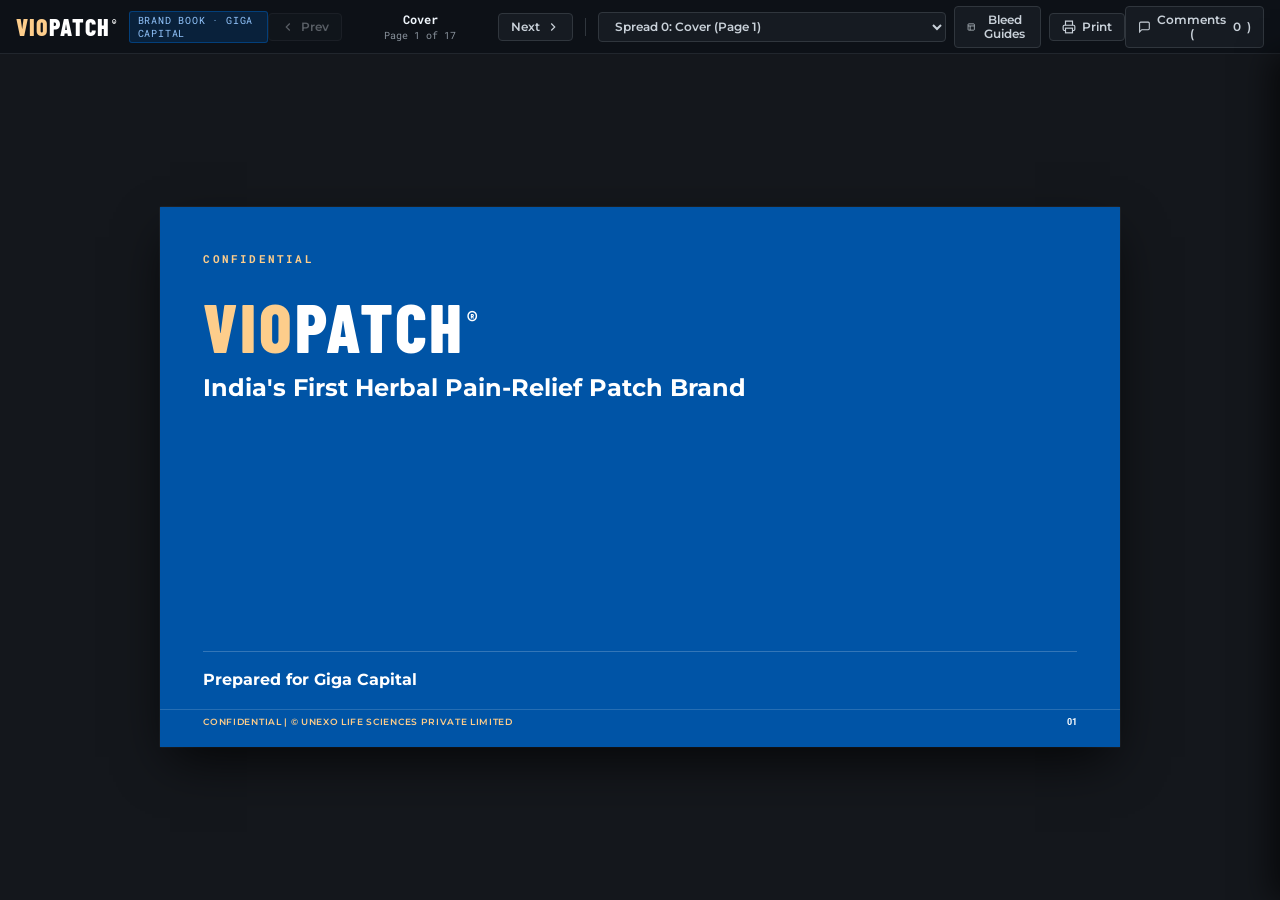
==== commit 3ea79e6b: "fix(cover): apply review comments - clean eyebrow, drop subtitle, update recipient to Giga Capital, " ====
--- a/index.html
+++ b/index.html
@@ -80,31 +80,23 @@
 
       <div class="cover-layout">
         <div>
-          <div class="cover-eyebrow">CONFIDENTIAL &middot; STRATEGIC ACQUISITION MONOGRAPH</div>
+          <div class="cover-eyebrow">CONFIDENTIAL</div>
           <div class="cover-title-group">
             <div class="cover-master-wordmark">VIO<span>PATCH</span><sup>&reg;</sup></div>
             <div class="cover-h1">India's First Herbal Pain-Relief Patch Brand</div>
-            <div class="cover-h2-subtitle">A strategic conversation on bringing Viopatch into the Giga Capital portfolio</div>
           </div>
         </div>
 
         <div class="cover-footer-meta">
           <div>
-            <div class="meta-col-label">Prepared Exclusively For</div>
-            <div class="meta-col-val">Arti Gill &middot; Giga Capital</div>
-          </div>
-          <div style="text-align:right;">
-            <div class="meta-col-label">Manufacturing &amp; R&amp;D Authority</div>
-            <div class="meta-col-val">Unexo Life Sciences Pvt. Ltd. <span style="font-weight:400; font-size:12px; color:var(--vio-dermal-yellow);">(Est. 1972)</span></div>
-          </div>
-        </div>
-      </div>
-      
-      <div class="slide-footer">
-        <span class="footer-text">VIOPATCH&reg; &middot; CONFIDENTIAL &middot; PREPARED FOR ARTI GILL (GIGA CAPITAL)</span>
+            <div class="meta-col-val" style="font-size:16px;">Prepared for Giga Capital</div>
+          </div>
+        </div>
+      </div>
+      <div class="slide-footer">
+        <span class="footer-text">Confidential | &copy; Unexo Life Sciences Private Limited</span>
         <span class="slide-number">01</span>
       </div>
-    
     </div>
   </div>
 
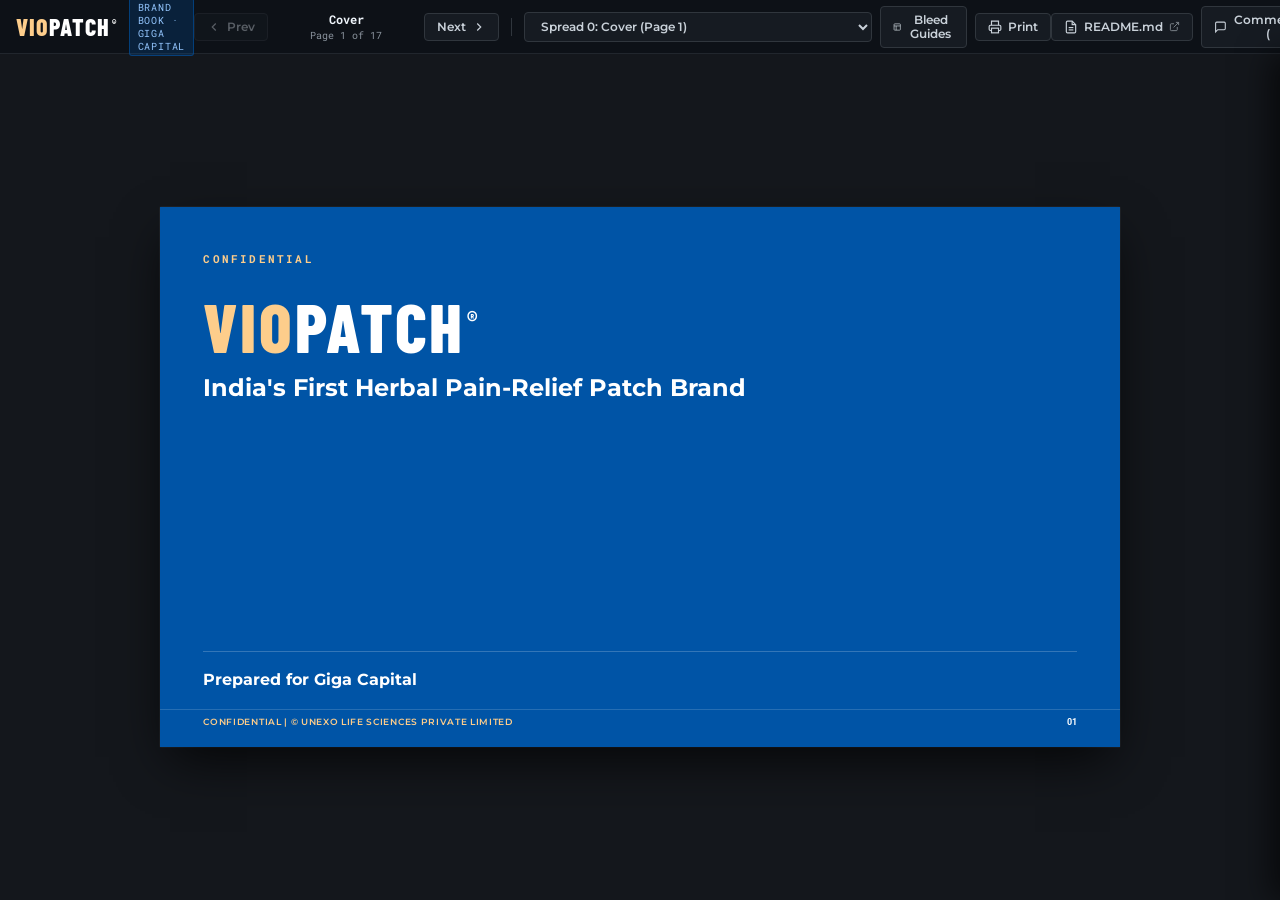
==== commit 7262a4a6: "feat(header): add link to README.md in the top toolbar with updated documentation" ====
--- a/index.html
+++ b/index.html
@@ -59,6 +59,9 @@
 
     <!-- Review / Comment Actions -->
     <div style="display:flex; align-items:center; gap:8px;">
+      <a href="https://github.com/TheKanishkaMohan/viopatch-brand-book#readme" target="_blank" rel="noopener noreferrer" class="btn-tool" id="btn-readme" title="Open README.md Documentation">
+        <svg width="14" height="14" viewBox="0 0 24 24" fill="none" stroke="currentColor" stroke-width="2"><path d="M14 2H6a2 2 0 0 0-2 2v16a2 2 0 0 0 2 2h12a2 2 0 0 0 2-2V8z"/><polyline points="14 2 14 8 20 8"/><line x1="16" y1="13" x2="8" y2="13"/><line x1="16" y1="17" x2="8" y2="17"/></svg> README.md <svg width="11" height="11" viewBox="0 0 24 24" fill="none" stroke="currentColor" stroke-width="2" style="opacity:0.6;"><path d="M18 13v6a2 2 0 0 1-2 2H5a2 2 0 0 1-2-2V8a2 2 0 0 1 2-2h6"/><polyline points="15 3 21 3 21 9"/><line x1="10" y1="14" x2="21" y2="3"/></svg>
+      </a>
       <button class="btn-tool" id="btn-drop-pin" style="display:none;" title="Click anywhere on the open pages to place a comment pin">
         <svg width="14" height="14" viewBox="0 0 24 24" fill="none" stroke="currentColor" stroke-width="2"><path d="M12 2a8 8 0 0 0-8 8c0 5.4 7 11.5 7.3 11.8a1 1 0 0 0 1.4 0C13 21.5 20 15.4 20 10a8 8 0 0 0-8-8z"/><circle cx="12" cy="10" r="3"/></svg> Drop Pin
       </button>
@@ -945,8 +948,9 @@
         <button class="btn-tool" id="btn-export-md" style="justify-content:center;">Download .MD</button>
         <button class="btn-tool" id="btn-export-json" style="justify-content:center;">Export JSON</button>
       </div>
-      <div style="display:flex; justify-content:center; margin-top:2px;">
-        <button class="btn-text-action" id="btn-import-json" style="background:none; border:none; color:#58A6FF; font-size:11px; cursor:pointer;">&uarr; Import Comments File</button>
+      <div style="display:flex; justify-content:space-between; align-items:center; margin-top:4px; padding-top:6px; border-top:1px solid #21262D;">
+        <button class="btn-text-action" id="btn-import-json" style="background:none; border:none; color:#58A6FF; font-size:11px; cursor:pointer;">&uarr; Import File</button>
+        <button class="btn-text-action" id="btn-clear-all" style="background:none; border:none; color:#F85149; font-size:11px; cursor:pointer;">Clear All Comments</button>
         <input type="file" id="file-import-input" accept=".json" style="display:none;">
       </div>
     </div>
--- a/style.css
+++ b/style.css
@@ -154,6 +154,7 @@
   gap: 6px;
   cursor: pointer;
   transition: all 0.15s ease;
+  text-decoration: none;
 }
 
 .btn-tool:hover {
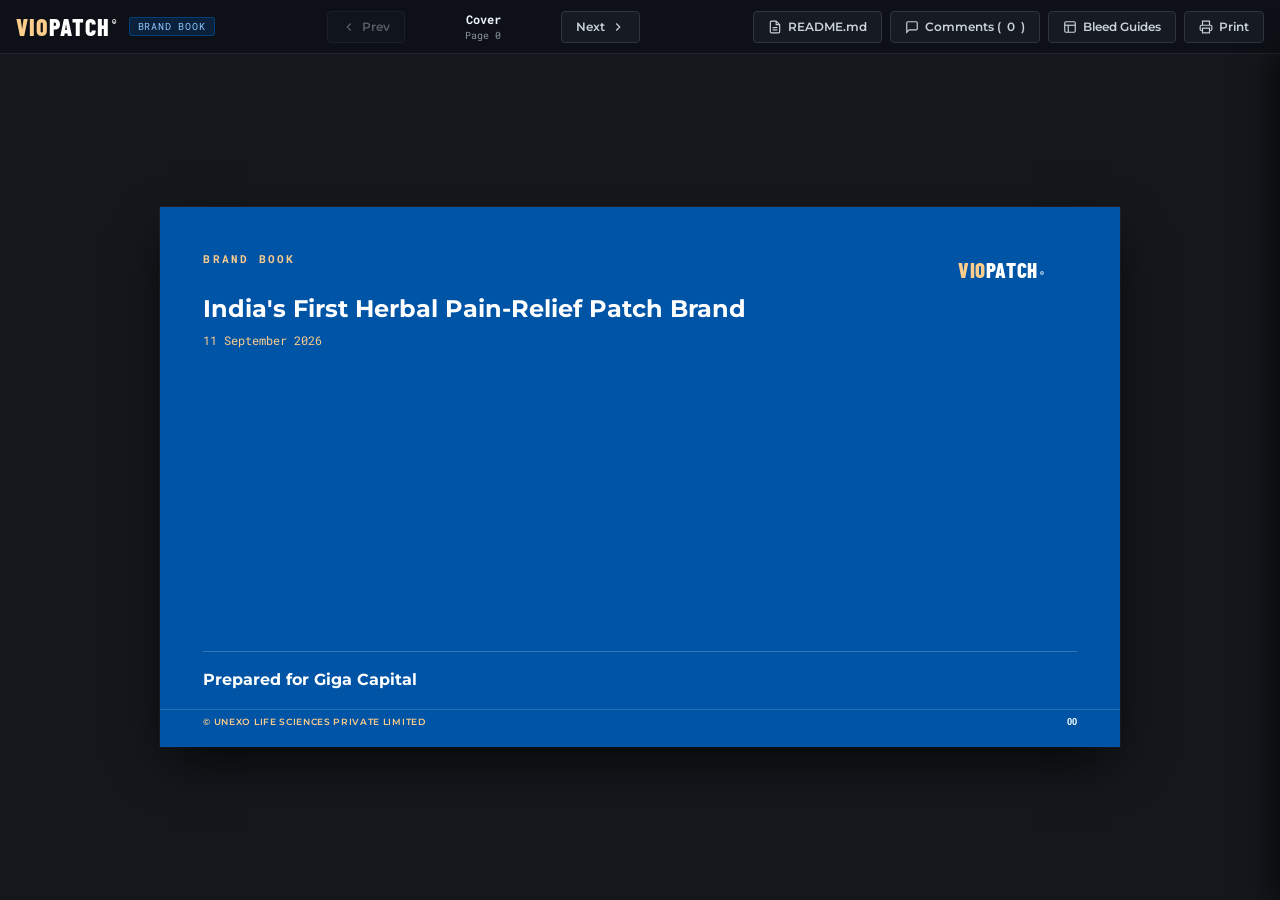
==== commit 7e806095: "feat(brand-book): address all 20 reviewer comments, add scroll navigation, enable bleed guides, reor" ====
--- a/index.html
+++ b/index.html
@@ -18,9 +18,10 @@
   <header id="app-header">
     <div class="brand-badge">
       <div class="brand-wordmark-header">VIO<span>PATCH</span><sup>&reg;</sup></div>
-      <div class="badge-tag">Brand Book &middot; Giga Capital</div>
-    </div>
-
+      <div class="badge-tag">Brand Book</div>
+    </div>
+
+    <!-- Navigation Controls -->
     <div class="nav-controls">
       <button class="btn-tool" id="btn-prev" title="Previous Spread (Left Arrow)">
         <svg width="14" height="14" viewBox="0 0 24 24" fill="none" stroke="currentColor" stroke-width="2"><polyline points="15 18 9 12 15 6"/></svg> Prev
@@ -31,62 +32,47 @@
       <button class="btn-tool" id="btn-next" title="Next Spread (Right Arrow)">
         Next <svg width="14" height="14" viewBox="0 0 24 24" fill="none" stroke="currentColor" stroke-width="2"><polyline points="9 18 15 12 9 6"/></svg>
       </button>
-
-      <span style="width:1px; height:18px; background:#30363D; margin:0 4px;"></span>
-
-      <!-- Spread Dropdown -->
-      <select class="btn-tool" id="select-spread" style="background:#161B22; color:#C9D1D9; padding-right:20px;">
-        <option value="0">Spread 0: Cover (Page 1)</option>
-        <option value="1">Spread 1: Blank &amp; Market Thesis (Pages 2–3)</option>
-        <option value="2">Spread 2: Knee Patch SKU &amp; Mount (Pages 4–5)</option>
-        <option value="3">Spread 3: Back XL SKU &amp; Mount (Pages 6–7)</option>
-        <option value="4">Spread 4: Regular SKU &amp; Mount (Pages 8–9)</option>
-        <option value="5">Spread 5: Large SKU &amp; Mount (Pages 10–11)</option>
-        <option value="6">Spread 6: Period Pain SKU &amp; Mount (Pages 12–13)</option>
-        <option value="7">Spread 7: Incubation &amp; Acquisition (Pages 14–15)</option>
-        <option value="8">Spread 8: Regulatory &amp; Back Cover (Pages 16–17)</option>
-      </select>
-
-      <!-- Bleed & Crop Marks Toggle -->
+    </div>
+
+    <!-- Action Buttons: README, Comments, Bleed Guides, Print -->
+    <div style="display:flex; align-items:center; gap:8px;">
+      <a href="https://github.com/TheKanishkaMohan/viopatch-brand-book#readme" target="_blank" rel="noopener noreferrer" class="btn-tool" id="btn-readme" title="Open README.md Documentation">
+        <svg width="14" height="14" viewBox="0 0 24 24" fill="none" stroke="currentColor" stroke-width="2"><path d="M14 2H6a2 2 0 0 0-2 2v16a2 2 0 0 0 2 2h12a2 2 0 0 0 2-2V8z"/><polyline points="14 2 14 8 20 8"/><line x1="16" y1="13" x2="8" y2="13"/><line x1="16" y1="17" x2="8" y2="17"/></svg> README.md
+      </a>
+      <button class="btn-tool" id="btn-review" title="Open review &amp; commenting drawer">
+        <svg width="14" height="14" viewBox="0 0 24 24" fill="none" stroke="currentColor" stroke-width="2"><path d="M21 15a2 2 0 0 1-2 2H7l-4 4V5a2 2 0 0 1 2-2h14a2 2 0 0 1 2 2z"/></svg> Comments (<span id="comment-count-badge">0</span>)
+      </button>
+      <button class="btn-tool" id="btn-drop-pin" style="display:none;" title="Click anywhere on the open pages to place a comment pin">
+        <svg width="14" height="14" viewBox="0 0 24 24" fill="none" stroke="currentColor" stroke-width="2"><path d="M12 2a8 8 0 0 0-8 8c0 5.4 7 11.5 7.3 11.8a1 1 0 0 0 1.4 0C13 21.5 20 15.4 20 10a8 8 0 0 0-8-8z"/><circle cx="12" cy="10" r="3"/></svg> Drop Pin
+      </button>
       <button class="btn-tool" id="btn-bleeds" title="Toggle 3mm Bleed Perimeter &amp; Safety Margins">
         <svg width="14" height="14" viewBox="0 0 24 24" fill="none" stroke="currentColor" stroke-width="2"><rect width="18" height="18" x="3" y="3" rx="2"/><path d="M3 9h18"/><path d="M9 21V9"/></svg> Bleed Guides
       </button>
-
       <button class="btn-tool" id="btn-print" title="Print to 16:9 / A4 Landscape PDF">
         <svg width="14" height="14" viewBox="0 0 24 24" fill="none" stroke="currentColor" stroke-width="2"><polyline points="6 9 6 2 18 2 18 9"/><path d="M6 18H4a2 2 0 0 1-2-2v-5a2 2 0 0 1 2-2h16a2 2 0 0 1 2 2v5a2 2 0 0 1-2 2h-2"/><rect width="12" height="8" x="6" y="14"/></svg> Print
       </button>
     </div>
-
-    <!-- Review / Comment Actions -->
-    <div style="display:flex; align-items:center; gap:8px;">
-      <a href="https://github.com/TheKanishkaMohan/viopatch-brand-book#readme" target="_blank" rel="noopener noreferrer" class="btn-tool" id="btn-readme" title="Open README.md Documentation">
-        <svg width="14" height="14" viewBox="0 0 24 24" fill="none" stroke="currentColor" stroke-width="2"><path d="M14 2H6a2 2 0 0 0-2 2v16a2 2 0 0 0 2 2h12a2 2 0 0 0 2-2V8z"/><polyline points="14 2 14 8 20 8"/><line x1="16" y1="13" x2="8" y2="13"/><line x1="16" y1="17" x2="8" y2="17"/></svg> README.md <svg width="11" height="11" viewBox="0 0 24 24" fill="none" stroke="currentColor" stroke-width="2" style="opacity:0.6;"><path d="M18 13v6a2 2 0 0 1-2 2H5a2 2 0 0 1-2-2V8a2 2 0 0 1 2-2h6"/><polyline points="15 3 21 3 21 9"/><line x1="10" y1="14" x2="21" y2="3"/></svg>
-      </a>
-      <button class="btn-tool" id="btn-drop-pin" style="display:none;" title="Click anywhere on the open pages to place a comment pin">
-        <svg width="14" height="14" viewBox="0 0 24 24" fill="none" stroke="currentColor" stroke-width="2"><path d="M12 2a8 8 0 0 0-8 8c0 5.4 7 11.5 7.3 11.8a1 1 0 0 0 1.4 0C13 21.5 20 15.4 20 10a8 8 0 0 0-8-8z"/><circle cx="12" cy="10" r="3"/></svg> Drop Pin
-      </button>
-      <button class="btn-tool" id="btn-review" title="Open review &amp; commenting drawer">
-        <svg width="14" height="14" viewBox="0 0 24 24" fill="none" stroke="currentColor" stroke-width="2"><path d="M21 15a2 2 0 0 1-2 2H7l-4 4V5a2 2 0 0 1 2-2h14a2 2 0 0 1 2 2z"/></svg> Comments (<span id="comment-count-badge">0</span>)
-      </button>
-    </div>
   </header>
 
   <!-- MAIN SPREAD VIEWPORT -->
   <main id="app-viewport">
     <div id="spread-stage">
       
-  <div class="spread-pair single-cover active" data-spread-index="0" data-spread-name="Cover" data-right-page="1">
-    <div class="slide-page theme-dark" data-page-number="1">
-      
-  <div class="bleed-overlay"></div>
-  <div class="safe-margin-overlay"></div>
-
+  <div class="spread-pair single-cover active" data-spread-index="0" data-spread-name="Cover" data-right-page="0">
+    <div class="slide-page theme-dark" data-page-number="0">
+      
+  <div class="bleed-overlay"></div>
+  <div class="safe-margin-overlay"></div>
+
+      <div class="slide-header" style="position:absolute; top:28px; right:32px; justify-content:flex-end;">
+        <div class="slide-master-logo dark-bg">VIO<span>PATCH</span><sup>&reg;</sup></div>
+      </div>
       <div class="cover-layout">
         <div>
-          <div class="cover-eyebrow">CONFIDENTIAL</div>
+          <div class="cover-eyebrow">BRAND BOOK</div>
           <div class="cover-title-group">
-            <div class="cover-master-wordmark">VIO<span>PATCH</span><sup>&reg;</sup></div>
             <div class="cover-h1">India's First Herbal Pain-Relief Patch Brand</div>
+            <div style="font-family:'Roboto Mono', monospace; font-size:12px; color:var(--vio-dermal-yellow); margin-top:8px;">11 September 2026</div>
           </div>
         </div>
 
@@ -97,34 +83,33 @@
         </div>
       </div>
       <div class="slide-footer">
-        <span class="footer-text">Confidential | &copy; Unexo Life Sciences Private Limited</span>
+        <span class="footer-text">&copy; Unexo Life Sciences Private Limited</span>
+        <span class="slide-number">00</span>
+      </div>
+    </div>
+  </div>
+
+      
+  <div class="spread-pair" data-spread-index="1" data-spread-name="Market Thesis" data-left-page="1" data-right-page="2">
+    <!-- Page 1: Blank Inside Front Cover -->
+    <div class="slide-page page-left" data-page-number="1" style="background:var(--vio-hospital-grey);">
+      
+  <div class="bleed-overlay"></div>
+  <div class="safe-margin-overlay"></div>
+
+      <div class="blank-inside-cover" style="display:flex; justify-content:center; align-items:center; height:100%;">
+        <div class="blank-inside-caption" style="font-family:'Montserrat', sans-serif; font-size:13px; color:var(--vio-clinical-slate); letter-spacing:0.04em;">Page intentionally left blank</div>
+      </div>
+      
+      <div class="slide-footer">
+        <span class="footer-text">&copy; Unexo Life Sciences Private Limited</span>
         <span class="slide-number">01</span>
       </div>
-    </div>
-  </div>
-
-      
-  <div class="spread-pair" data-spread-index="1" data-spread-name="Market Thesis" data-left-page="2" data-right-page="3">
-    <!-- Page 2: Blank Inside Front Cover -->
-    <div class="slide-page page-left" data-page-number="2" style="background:var(--vio-hospital-grey);">
-      
-  <div class="bleed-overlay"></div>
-  <div class="safe-margin-overlay"></div>
-
-      <div class="blank-inside-cover">
-        <div class="slide-master-logo light-bg" style="font-size:32px; opacity:0.25;">VIO<span>PATCH</span><sup>&reg;</sup></div>
-        <div class="blank-inside-caption">Inside Front Cover &middot; Intentionally Left Blank</div>
-      </div>
-      
-      <div class="slide-footer">
-        <span class="footer-text">VIOPATCH&reg; &middot; CONFIDENTIAL &middot; PREPARED FOR ARTI GILL (GIGA CAPITAL)</span>
-        <span class="slide-number">02</span>
-      </div>
-    
-    </div>
-
-    <!-- Page 3: Category White Space & Category Definition -->
-    <div class="slide-page page-right" data-page-number="3">
+    
+    </div>
+
+    <!-- Page 2: Macro Market Thesis & Competitive Landscape -->
+    <div class="slide-page page-right" data-page-number="2">
       
   <div class="bleed-overlay"></div>
   <div class="safe-margin-overlay"></div>
@@ -136,70 +121,57 @@
         <div class="slide-master-logo light-bg">VIO<span>PATCH</span><sup>&reg;</sup></div>
       </div>
       <div class="slide-body">
-        <h2 class="slide-title">Pain relief patches are the most under-built brand category in Indian consumer health.</h2>
-        <div class="slide-subtitle">Indians are wary of long-term pill use but distrust gels. Patches solve for efficacy without the perceived baggage.</div>
-
-        <div class="stats-grid-compact">
-          <div class="stat-box-compact">
-            <div class="stat-num-compact">$3.5 Bn</div>
-            <div class="stat-label-compact">India Pain Market Today</div>
-            <div class="stat-desc-compact">Still ~60% pills despite rampant consumer anxiety around NSAID gastric ulcers.</div>
-          </div>
-          <div class="stat-box-compact">
-            <div class="stat-num-compact">$50 Mn+</div>
-            <div class="stat-label-compact">Patches Segment Growth</div>
-            <div class="stat-desc-compact">Accelerating off a tiny organized base; massive whitespace vs. Japan/US mature markets.</div>
-          </div>
-          <div class="stat-box-compact">
-            <div class="stat-num-compact">High Margin</div>
-            <div class="stat-label-compact">Low Organized Competition</div>
-            <div class="stat-desc-compact">Online-first, non-discretionary recurring daily usage with proven consumer pull.</div>
-          </div>
-        </div>
-
-        <div class="white-space-callout">
-          <strong>The White Space:</strong> Indians distrust balms due to greasy clothing stains and foul smell, while physiotherapy is cost-prohibitive. Transdermal patches deliver 100% gastrointestinal bypass &mdash; targeted relief, culturally acceptable for repeat use, with zero gastric erosion.
-        </div>
-
-        <div class="pillars-4-compact">
-          <div class="pillar-card-compact">
-            <h4>1. First Herbal Patch</h4>
-            <p>5 standardized actives delivering 12-hr relief; built as a category platform.</p>
-          </div>
-          <div class="pillar-card-compact">
-            <h4>2. Clinically Proven</h4>
-            <p>Double-blind trial: pain relief onset in ~13 min; statistically significant vs placebo.</p>
-          </div>
-          <div class="pillar-card-compact">
-            <h4>3. Certified &amp; Export-Ready</h4>
-            <p>AYUSH Premium, ISO 9001/13485/45001, CE, ANVISA approved for Brazil; 18 nations.</p>
-          </div>
-          <div class="pillar-card-compact">
-            <h4>4. Brand, Not a Single SKU</h4>
-            <p>Proven extensions: Knee, Back XL, Regular, Large, Period Pain, Restorative Sleep.</p>
-          </div>
-        </div>
-      </div>
-      
-      <div class="slide-footer">
-        <span class="footer-text">VIOPATCH&reg; &middot; CONFIDENTIAL &middot; PREPARED FOR ARTI GILL (GIGA CAPITAL)</span>
-        <span class="slide-number">03</span>
+        <h2 class="slide-title" style="font-size:18px; margin-bottom:4px;">Pain relief patches are the most under-built brand category in Indian consumer health.</h2>
+        <div class="slide-subtitle" style="font-size:12px; margin-bottom:8px;">Indians are wary of long-term pill use, while traditional balms are greasy, stain clothing, and cause burning sensations. Patches provide clean, targeted, sustained transdermal relief without grease or gastric distress.</div>
+
+        <div style="display:grid; grid-template-columns:1fr 1fr; gap:14px; margin-top:4px;">
+          <!-- Chart 1: Market Channel Breakdown -->
+          <div style="background:#FFFFFF; border:1px solid #CBD5E1; border-radius:6px; padding:10px; display:flex; flex-direction:column;">
+            <div style="font-family:'Montserrat', sans-serif; font-size:12px; font-weight:700; color:var(--vio-cool-blue); margin-bottom:4px;">
+              $3.5 Bn India Pain Market by Channel
+            </div>
+            <div style="flex:1; display:flex; align-items:center; justify-content:center; overflow:hidden; border-radius:4px; background:#F8FAFC; min-height:220px;">
+              <img src="assets/market_channel_breakdown.png" alt="Market Channel Breakdown" style="max-width:100%; max-height:210px; object-fit:contain;">
+            </div>
+            <div style="font-size:10px; color:#64748B; margin-top:6px; font-style:italic; line-height:1.35;">
+              ~60% of the market is still oral pills. Pain patches represent an emerging $50M+ whitespace with high margins and low organized competition. Source: author's estimates.
+            </div>
+          </div>
+
+          <!-- Chart 2: Competitive Landscape -->
+          <div style="background:#FFFFFF; border:1px solid #CBD5E1; border-radius:6px; padding:10px; display:flex; flex-direction:column;">
+            <div style="font-family:'Montserrat', sans-serif; font-size:12px; font-weight:700; color:var(--vio-cool-blue); margin-bottom:4px;">
+              Competitive Landscape &amp; Brand Innovation
+            </div>
+            <div style="flex:1; display:flex; align-items:center; justify-content:center; overflow:hidden; border-radius:4px; background:#F8FAFC; min-height:220px;">
+              <img src="assets/market_landscape.png" alt="Market Landscape" style="max-width:100%; max-height:210px; object-fit:contain;">
+            </div>
+            <div style="font-size:10px; color:#64748B; margin-top:6px; font-style:italic; line-height:1.35;">
+              Mature markets (US, Japan) exhibit rich brand innovation across specialized niches; Indian market remains nascent with immense whitespace for a category-defining brand. Source: author's analysis.
+            </div>
+          </div>
+        </div>
+      </div>
+      
+      <div class="slide-footer">
+        <span class="footer-text">&copy; Unexo Life Sciences Private Limited</span>
+        <span class="slide-number">02</span>
       </div>
     
     </div>
   </div>
 
       
-    <div class="spread-pair" data-spread-index="2" data-spread-name="Knee Patch" data-left-page="4" data-right-page="5">
+    <div class="spread-pair" data-spread-index="2" data-spread-name="Knee Patch" data-left-page="3" data-right-page="4">
       <!-- LEFT PAGE: SKU DESCRIPTION PAGE -->
-      <div class="slide-page page-left" data-page-number="4">
+      <div class="slide-page page-left" data-page-number="3">
         
   <div class="bleed-overlay"></div>
   <div class="safe-margin-overlay"></div>
 
         <div class="slide-header">
           <div class="slide-header-left">
-            <span class="slide-category-pill">PRODUCT MONOGRAPH &middot; SKU: VP-KNEE-10</span>
+            <span class="slide-category-pill">PRODUCT 1 / 5</span>
           </div>
           <div class="slide-master-logo light-bg">VIO<span>PATCH</span><sup>&reg;</sup></div>
         </div>
@@ -242,14 +214,14 @@
         </div>
         
       <div class="slide-footer">
-        <span class="footer-text">VIOPATCH&reg; &middot; CONFIDENTIAL &middot; PREPARED FOR ARTI GILL (GIGA CAPITAL)</span>
-        <span class="slide-number">04</span>
+        <span class="footer-text">&copy; Unexo Life Sciences Private Limited</span>
+        <span class="slide-number">03</span>
       </div>
     
       </div>
 
       <!-- RIGHT PAGE: SAMPLE ATTACHMENT PAGE -->
-      <div class="slide-page page-right" data-page-number="5">
+      <div class="slide-page page-right" data-page-number="4">
         
   <div class="bleed-overlay"></div>
   <div class="safe-margin-overlay"></div>
@@ -266,12 +238,12 @@
               Sample Attachment Surface &mdash; Knee Pain Relief Patch
             </h3>
             <p style="font-size:11px; color:var(--vio-clinical-slate); margin-top:2px;">
-              Affix 1 unit of physical product sachet using two peelable fugitive glue dots on target indicators.
+              Affix 1 unit of physical product sachet using peelable fugitive glue dots on target indicators.
             </p>
           </div>
 
           <div class="sample-mount-canvas" style="width:100%; height:340px;">
-            <div class="sample-die-frame" style="width:300px; height:300px;">
+            <div class="sample-die-frame" style="width:276px; height:276px;">
               <div class="bracket-corner tl"></div>
               <div class="bracket-corner tr"></div>
               <div class="bracket-corner bl"></div>
@@ -281,8 +253,8 @@
               <div class="glue-target bottom" style="left:50%; transform:translateX(-50%);">GLUE</div>
 
               <div class="die-content-label">
-                <div class="die-title">AFFIX PHYSICAL SAMPLE HERE</div>
-                <div class="die-dim-pill">POUCH DIE-LINE: 120 &times; 120 mm</div>
+                <div class="die-title">PHYSICAL SAMPLE MOUNT</div>
+                <div class="die-dim-pill">120 mm &times; 120 mm</div>
                 <div class="die-instructions">Touch the breathable micro-weave fabric. Feel the absence of greasy residue and test the butterfly joint contour.</div>
               </div>
             </div>
@@ -290,24 +262,24 @@
         </div>
         
       <div class="slide-footer">
-        <span class="footer-text">VIOPATCH&reg; &middot; CONFIDENTIAL &middot; PREPARED FOR ARTI GILL (GIGA CAPITAL)</span>
-        <span class="slide-number">05</span>
-      </div>
-    
-      </div>
-    </div>
-    
-      
-    <div class="spread-pair" data-spread-index="3" data-spread-name="Back XL Patch" data-left-page="6" data-right-page="7">
+        <span class="footer-text">&copy; Unexo Life Sciences Private Limited</span>
+        <span class="slide-number">04</span>
+      </div>
+    
+      </div>
+    </div>
+    
+      
+    <div class="spread-pair" data-spread-index="3" data-spread-name="Back XL Patch" data-left-page="5" data-right-page="6">
       <!-- LEFT PAGE: SKU DESCRIPTION PAGE -->
-      <div class="slide-page page-left" data-page-number="6">
+      <div class="slide-page page-left" data-page-number="5">
         
   <div class="bleed-overlay"></div>
   <div class="safe-margin-overlay"></div>
 
         <div class="slide-header">
           <div class="slide-header-left">
-            <span class="slide-category-pill">PRODUCT MONOGRAPH &middot; SKU: VP-BACK-XL</span>
+            <span class="slide-category-pill">PRODUCT 2 / 5</span>
           </div>
           <div class="slide-master-logo light-bg">VIO<span>PATCH</span><sup>&reg;</sup></div>
         </div>
@@ -315,7 +287,7 @@
           <h2 class="slide-title">Back XL Pain Relief Patch</h2>
           <div class="slide-subtitle" style="display:flex; align-items:center; gap:8px; margin-bottom:8px;">
             <span style="color:var(--vio-herbal-green); display:inline-flex;"><svg width="15" height="15" viewBox="0 0 24 24" fill="none" stroke="currentColor" stroke-width="2" stroke-linecap="round" stroke-linejoin="round"><path d="M11 20A7 7 0 0 1 9.8 6.1C15.5 5 17 9.5 15 13c-1.5 2.5-3.5 3.5-4 7Z"/><path d="M9.8 6.1C10.5 3.5 12.5 2 15.5 2c-1 3-1 5.5 0 8"/></svg></span>
-            <span style="font-weight:600; color:var(--vio-herbal-green); font-family:'Roboto Mono', monospace; font-size:11px; text-transform:uppercase;">Maximum Surface Coverage for Lumbar & Spine Deep-Tissue Relief</span>
+            <span style="font-weight:600; color:var(--vio-herbal-green); font-family:'Roboto Mono', monospace; font-size:11px; text-transform:uppercase;">High-Coverage Hydrogel Matrix for Lumbar & Sciatic Spasms</span>
           </div>
 
           <div class="sku-layout-left">
@@ -326,7 +298,7 @@
               <div class="sku-spec-badge">
                 <div>
                   <div class="badge-sub">Target Anatomy</div>
-                  <div class="badge-main">Lumbar Spine & Sacroiliac</div>
+                  <div class="badge-main">Lumbar, Sacral & Latissimus Spine</div>
                 </div>
                 <div style="font-family:'Roboto Mono', monospace; font-size:11px; font-weight:700; color:var(--vio-dermal-yellow); display:flex; align-items:center; gap:4px;">
                   <svg width="13" height="13" viewBox="0 0 24 24" fill="none" stroke="currentColor" stroke-width="2" stroke-linecap="round" stroke-linejoin="round"><circle cx="12" cy="12" r="9"/><path d="M12 7v5l3.5 2"/></svg> 12-HR FLUX
@@ -335,29 +307,29 @@
             </div>
 
             <div class="sku-details-column">
-              <p class="sku-narrative">The largest commercial transdermal patch in India. Engineered specifically for acute lumbago, desk-bound lower back spasm, and restoring uninterrupted restorative sleep.</p>
+              <p class="sku-narrative">Maximum surface coverage engineered for chronic lumbar stiffness and acute muscular spasms. High water-content hydrogel matrix ensures gentle, painless release even on hairy skin.</p>
               <div class="sku-bullets">
-                <div class="sku-bullet-item"><svg width="15" height="15" viewBox="0 0 24 24" fill="none" stroke="#379131" stroke-width="2.5" stroke-linecap="round" stroke-linejoin="round"><polyline points="20 6 9 17 4 12"/></svg> <span><strong>Full Lumbar Span:</strong> 140 &times; 100 mm active hydrogel matrix covers the entire lower lumbar column.</span></div><div class="sku-bullet-item"><svg width="15" height="15" viewBox="0 0 24 24" fill="none" stroke="#379131" stroke-width="2.5" stroke-linecap="round" stroke-linejoin="round"><polyline points="20 6 9 17 4 12"/></svg> <span><strong>Overnight Sweat-Resistant:</strong> Advanced polymer matrix resists nighttime movement without edge curl.</span></div><div class="sku-bullet-item"><svg width="15" height="15" viewBox="0 0 24 24" fill="none" stroke="#379131" stroke-width="2.5" stroke-linecap="round" stroke-linejoin="round"><polyline points="20 6 9 17 4 12"/></svg> <span><strong>Stops 3 AM Wake-Up Pain:</strong> Constant zero-order release eliminates midnight throbbing pain spikes.</span></div><div class="sku-bullet-item"><svg width="15" height="15" viewBox="0 0 24 24" fill="none" stroke="#379131" stroke-width="2.5" stroke-linecap="round" stroke-linejoin="round"><polyline points="20 6 9 17 4 12"/></svg> <span><strong>Zero Greasy Liniments:</strong> Replaces messy hot water bottles and sticky ointments completely.</span></div>
+                <div class="sku-bullet-item"><svg width="15" height="15" viewBox="0 0 24 24" fill="none" stroke="#379131" stroke-width="2.5" stroke-linecap="round" stroke-linejoin="round"><polyline points="20 6 9 17 4 12"/></svg> <span><strong>Maximum Surface Reach:</strong> Covers entire lower lumbar zone to suppress multi-point radiant pain.</span></div><div class="sku-bullet-item"><svg width="15" height="15" viewBox="0 0 24 24" fill="none" stroke="#379131" stroke-width="2.5" stroke-linecap="round" stroke-linejoin="round"><polyline points="20 6 9 17 4 12"/></svg> <span><strong>Painless Removal:</strong> Advanced hydrogel technology peels clean without pulling skin or body hair.</span></div><div class="sku-bullet-item"><svg width="15" height="15" viewBox="0 0 24 24" fill="none" stroke="#379131" stroke-width="2.5" stroke-linecap="round" stroke-linejoin="round"><polyline points="20 6 9 17 4 12"/></svg> <span><strong>Targeted Counter-Irritation:</strong> Therapeutic balance of camphor and menthol overrides nociceptive signals.</span></div><div class="sku-bullet-item"><svg width="15" height="15" viewBox="0 0 24 24" fill="none" stroke="#379131" stroke-width="2.5" stroke-linecap="round" stroke-linejoin="round"><polyline points="20 6 9 17 4 12"/></svg> <span><strong>Deep Tissue Penetration:</strong> Gandhpura methyl salicylate penetrates deep paraspinal musculature.</span></div>
               </div>
               <div class="sku-actives-box">
                 <div class="sku-actives-label">Standardized Active Botanical Matrix</div>
                 <div class="actives-pill-row">
-                  <span class="active-pill">Gandhpura Taila 10%</span><span class="active-pill">Menthol 5%</span><span class="active-pill">Camphor 3%</span><span class="active-pill">Eucalyptus Oil 1%</span><span class="active-pill">Clove Oil 0.5%</span>
-                </div>
-              </div>
-            </div>
-          </div>
-        </div>
-        
-      <div class="slide-footer">
-        <span class="footer-text">VIOPATCH&reg; &middot; CONFIDENTIAL &middot; PREPARED FOR ARTI GILL (GIGA CAPITAL)</span>
-        <span class="slide-number">06</span>
+                  <span class="active-pill">Gandhpura Taila 10%</span><span class="active-pill">Menthol 5%</span><span class="active-pill">Camphor 3%</span><span class="active-pill">Eucalyptus Oil 1%</span>
+                </div>
+              </div>
+            </div>
+          </div>
+        </div>
+        
+      <div class="slide-footer">
+        <span class="footer-text">&copy; Unexo Life Sciences Private Limited</span>
+        <span class="slide-number">05</span>
       </div>
     
       </div>
 
       <!-- RIGHT PAGE: SAMPLE ATTACHMENT PAGE -->
-      <div class="slide-page page-right" data-page-number="7">
+      <div class="slide-page page-right" data-page-number="6">
         
   <div class="bleed-overlay"></div>
   <div class="safe-margin-overlay"></div>
@@ -374,12 +346,12 @@
               Sample Attachment Surface &mdash; Back XL Pain Relief Patch
             </h3>
             <p style="font-size:11px; color:var(--vio-clinical-slate); margin-top:2px;">
-              Affix 1 unit of physical product sachet using two peelable fugitive glue dots on target indicators.
+              Affix 1 unit of physical product sachet using peelable fugitive glue dots on target indicators.
             </p>
           </div>
 
           <div class="sample-mount-canvas" style="width:100%; height:340px;">
-            <div class="sample-die-frame" style="width:350px; height:250px;">
+            <div class="sample-die-frame" style="width:322px; height:229px;">
               <div class="bracket-corner tl"></div>
               <div class="bracket-corner tr"></div>
               <div class="bracket-corner bl"></div>
@@ -389,52 +361,52 @@
               <div class="glue-target bottom" style="left:50%; transform:translateX(-50%);">GLUE</div>
 
               <div class="die-content-label">
-                <div class="die-title">AFFIX PHYSICAL SAMPLE HERE</div>
-                <div class="die-dim-pill">POUCH DIE-LINE: 140 &times; 100 mm</div>
-                <div class="die-instructions">Feel the substantial physical size and multi-layer protective foil barrier sachet.</div>
-              </div>
-            </div>
-          </div>
-        </div>
-        
-      <div class="slide-footer">
-        <span class="footer-text">VIOPATCH&reg; &middot; CONFIDENTIAL &middot; PREPARED FOR ARTI GILL (GIGA CAPITAL)</span>
-        <span class="slide-number">07</span>
-      </div>
-    
-      </div>
-    </div>
-    
-      
-    <div class="spread-pair" data-spread-index="4" data-spread-name="Regular Multipurpose" data-left-page="8" data-right-page="9">
+                <div class="die-title">PHYSICAL SAMPLE MOUNT</div>
+                <div class="die-dim-pill">140 mm &times; 100 mm</div>
+                <div class="die-instructions">Examine the high surface area coverage. Notice the medical-grade release film engineered for painless removal.</div>
+              </div>
+            </div>
+          </div>
+        </div>
+        
+      <div class="slide-footer">
+        <span class="footer-text">&copy; Unexo Life Sciences Private Limited</span>
+        <span class="slide-number">06</span>
+      </div>
+    
+      </div>
+    </div>
+    
+      
+    <div class="spread-pair" data-spread-index="4" data-spread-name="Regular Patch" data-left-page="7" data-right-page="8">
       <!-- LEFT PAGE: SKU DESCRIPTION PAGE -->
-      <div class="slide-page page-left" data-page-number="8">
+      <div class="slide-page page-left" data-page-number="7">
         
   <div class="bleed-overlay"></div>
   <div class="safe-margin-overlay"></div>
 
         <div class="slide-header">
           <div class="slide-header-left">
-            <span class="slide-category-pill">PRODUCT MONOGRAPH &middot; SKU: VP-REG-10/30</span>
+            <span class="slide-category-pill">PRODUCT 3 / 5</span>
           </div>
           <div class="slide-master-logo light-bg">VIO<span>PATCH</span><sup>&reg;</sup></div>
         </div>
         <div class="slide-body">
-          <h2 class="slide-title">Regular Multipurpose Patch</h2>
+          <h2 class="slide-title">Regular Multipurpose Pain Patch</h2>
           <div class="slide-subtitle" style="display:flex; align-items:center; gap:8px; margin-bottom:8px;">
             <span style="color:var(--vio-herbal-green); display:inline-flex;"><svg width="15" height="15" viewBox="0 0 24 24" fill="none" stroke="currentColor" stroke-width="2" stroke-linecap="round" stroke-linejoin="round"><path d="M11 20A7 7 0 0 1 9.8 6.1C15.5 5 17 9.5 15 13c-1.5 2.5-3.5 3.5-4 7Z"/><path d="M9.8 6.1C10.5 3.5 12.5 2 15.5 2c-1 3-1 5.5 0 8"/></svg></span>
-            <span style="font-weight:600; color:var(--vio-herbal-green); font-family:'Roboto Mono', monospace; font-size:11px; text-transform:uppercase;">High-Velocity Medicine Cabinet Essential for Neck, Shoulder & Wrists</span>
+            <span style="font-weight:600; color:var(--vio-herbal-green); font-family:'Roboto Mono', monospace; font-size:11px; text-transform:uppercase;">Universal Anatomical Contour for Neck, Shoulder & Trapezius</span>
           </div>
 
           <div class="sku-layout-left">
             <div class="sku-image-column">
               <div class="sku-image-frame">
-                <img src="assets/product-regular.jpg" alt="Regular Multipurpose Patch">
+                <img src="assets/product-regular.jpg" alt="Regular Multipurpose Pain Patch">
               </div>
               <div class="sku-spec-badge">
                 <div>
                   <div class="badge-sub">Target Anatomy</div>
-                  <div class="badge-main">Neck, Shoulders, Wrists & Ankles</div>
+                  <div class="badge-main">Cervical Spine, Deltoids & Trapezius</div>
                 </div>
                 <div style="font-family:'Roboto Mono', monospace; font-size:11px; font-weight:700; color:var(--vio-dermal-yellow); display:flex; align-items:center; gap:4px;">
                   <svg width="13" height="13" viewBox="0 0 24 24" fill="none" stroke="currentColor" stroke-width="2" stroke-linecap="round" stroke-linejoin="round"><circle cx="12" cy="12" r="9"/><path d="M12 7v5l3.5 2"/></svg> 12-HR FLUX
@@ -443,29 +415,29 @@
             </div>
 
             <div class="sku-details-column">
-              <p class="sku-narrative">The highest-velocity SKU with astronomical repeat rates across Amazon, quick commerce, and pharmacy chains. Compact profile engineered for tech-neck, cervical stiffness, and everyday strains.</p>
+              <p class="sku-narrative">The cornerstone hero SKU for desk-bound posture fatigue, cervical tension, and minor sports strains. Ultra-thin profile disappears seamlessly under formal office clothing.</p>
               <div class="sku-bullets">
-                <div class="sku-bullet-item"><svg width="15" height="15" viewBox="0 0 24 24" fill="none" stroke="#379131" stroke-width="2.5" stroke-linecap="round" stroke-linejoin="round"><polyline points="20 6 9 17 4 12"/></svg> <span><strong>Universal Multi-Joint Fit:</strong> 100 &times; 70 mm contour adheres flat to wrists, ankles, and neck vertebrae.</span></div><div class="sku-bullet-item"><svg width="15" height="15" viewBox="0 0 24 24" fill="none" stroke="#379131" stroke-width="2.5" stroke-linecap="round" stroke-linejoin="round"><polyline points="20 6 9 17 4 12"/></svg> <span><strong>Discreet Office Wear:</strong> Flesh-tone breathable substrate hides seamlessly beneath formal business attire.</span></div><div class="sku-bullet-item"><svg width="15" height="15" viewBox="0 0 24 24" fill="none" stroke="#379131" stroke-width="2.5" stroke-linecap="round" stroke-linejoin="round"><polyline points="20 6 9 17 4 12"/></svg> <span><strong>Zero GI Danger:</strong> Ideal for desk professionals and elderly family members avoiding oral NSAID damage.</span></div><div class="sku-bullet-item"><svg width="15" height="15" viewBox="0 0 24 24" fill="none" stroke="#379131" stroke-width="2.5" stroke-linecap="round" stroke-linejoin="round"><polyline points="20 6 9 17 4 12"/></svg> <span><strong>High-LTV Packs:</strong> Available in 5, 10, and 30-patch economy family formats driving repeat orders.</span></div>
+                <div class="sku-bullet-item"><svg width="15" height="15" viewBox="0 0 24 24" fill="none" stroke="#379131" stroke-width="2.5" stroke-linecap="round" stroke-linejoin="round"><polyline points="20 6 9 17 4 12"/></svg> <span><strong>Ultra-Discreet Profile:</strong> Zero bulk under fitted shirts, collared t-shirts, or daily office wear.</span></div><div class="sku-bullet-item"><svg width="15" height="15" viewBox="0 0 24 24" fill="none" stroke="#379131" stroke-width="2.5" stroke-linecap="round" stroke-linejoin="round"><polyline points="20 6 9 17 4 12"/></svg> <span><strong>Odorless Camphor Tech:</strong> Low-vapor herbal matrix allows confident use in boardrooms and public spaces.</span></div><div class="sku-bullet-item"><svg width="15" height="15" viewBox="0 0 24 24" fill="none" stroke="#379131" stroke-width="2.5" stroke-linecap="round" stroke-linejoin="round"><polyline points="20 6 9 17 4 12"/></svg> <span><strong>Consistent Transdermal Flux:</strong> Controlled 12-hour zero-order release avoids concentration spikes.</span></div><div class="sku-bullet-item"><svg width="15" height="15" viewBox="0 0 24 24" fill="none" stroke="#379131" stroke-width="2.5" stroke-linecap="round" stroke-linejoin="round"><polyline points="20 6 9 17 4 12"/></svg> <span><strong>High Reorder Velocity:</strong> Daily staple purchase driving over 65% repeat order rates across marketplaces.</span></div>
               </div>
               <div class="sku-actives-box">
                 <div class="sku-actives-label">Standardized Active Botanical Matrix</div>
                 <div class="actives-pill-row">
-                  <span class="active-pill">Gandhpura Taila 10%</span><span class="active-pill">Menthol 5%</span><span class="active-pill">Camphor 3%</span><span class="active-pill">Eucalyptus Oil 1%</span><span class="active-pill">Clove Oil 0.5%</span>
-                </div>
-              </div>
-            </div>
-          </div>
-        </div>
-        
-      <div class="slide-footer">
-        <span class="footer-text">VIOPATCH&reg; &middot; CONFIDENTIAL &middot; PREPARED FOR ARTI GILL (GIGA CAPITAL)</span>
-        <span class="slide-number">08</span>
+                  <span class="active-pill">Gandhpura Taila 10%</span><span class="active-pill">Menthol 5%</span><span class="active-pill">Camphor 3%</span><span class="active-pill">Clove Oil 0.5%</span>
+                </div>
+              </div>
+            </div>
+          </div>
+        </div>
+        
+      <div class="slide-footer">
+        <span class="footer-text">&copy; Unexo Life Sciences Private Limited</span>
+        <span class="slide-number">07</span>
       </div>
     
       </div>
 
       <!-- RIGHT PAGE: SAMPLE ATTACHMENT PAGE -->
-      <div class="slide-page page-right" data-page-number="9">
+      <div class="slide-page page-right" data-page-number="8">
         
   <div class="bleed-overlay"></div>
   <div class="safe-margin-overlay"></div>
@@ -479,15 +451,15 @@
         <div class="slide-body" style="align-items:center;">
           <div style="text-align:center; margin-bottom:6px;">
             <h3 style="font-family:'Montserrat', sans-serif; font-size:16px; font-weight:700; color:var(--vio-cool-blue); margin:0;">
-              Sample Attachment Surface &mdash; Regular Multipurpose Patch
+              Sample Attachment Surface &mdash; Regular Multipurpose Pain Patch
             </h3>
             <p style="font-size:11px; color:var(--vio-clinical-slate); margin-top:2px;">
-              Affix 1 unit of physical product sachet using two peelable fugitive glue dots on target indicators.
+              Affix 1 unit of physical product sachet using peelable fugitive glue dots on target indicators.
             </p>
           </div>
 
           <div class="sample-mount-canvas" style="width:100%; height:340px;">
-            <div class="sample-die-frame" style="width:250px; height:175px;">
+            <div class="sample-die-frame" style="width:229px; height:161px;">
               <div class="bracket-corner tl"></div>
               <div class="bracket-corner tr"></div>
               <div class="bracket-corner bl"></div>
@@ -497,52 +469,52 @@
               <div class="glue-target bottom" style="left:50%; transform:translateX(-50%);">GLUE</div>
 
               <div class="die-content-label">
-                <div class="die-title">AFFIX PHYSICAL SAMPLE HERE</div>
-                <div class="die-dim-pill">POUCH DIE-LINE: 100 &times; 70 mm</div>
-                <div class="die-instructions">Inspect the slimline portability and compact foil enclosure engineered for daily carry.</div>
-              </div>
-            </div>
-          </div>
-        </div>
-        
-      <div class="slide-footer">
-        <span class="footer-text">VIOPATCH&reg; &middot; CONFIDENTIAL &middot; PREPARED FOR ARTI GILL (GIGA CAPITAL)</span>
-        <span class="slide-number">09</span>
-      </div>
-    
-      </div>
-    </div>
-    
-      
-    <div class="spread-pair" data-spread-index="5" data-spread-name="Large Patch" data-left-page="10" data-right-page="11">
+                <div class="die-title">PHYSICAL SAMPLE MOUNT</div>
+                <div class="die-dim-pill">100 mm &times; 70 mm</div>
+                <div class="die-instructions">Compact universal sachet. Notice the slim packaging engineered for high-velocity FMCG and pharmacy dispensing.</div>
+              </div>
+            </div>
+          </div>
+        </div>
+        
+      <div class="slide-footer">
+        <span class="footer-text">&copy; Unexo Life Sciences Private Limited</span>
+        <span class="slide-number">08</span>
+      </div>
+    
+      </div>
+    </div>
+    
+      
+    <div class="spread-pair" data-spread-index="5" data-spread-name="Large Patch" data-left-page="9" data-right-page="10">
       <!-- LEFT PAGE: SKU DESCRIPTION PAGE -->
-      <div class="slide-page page-left" data-page-number="10">
+      <div class="slide-page page-left" data-page-number="9">
         
   <div class="bleed-overlay"></div>
   <div class="safe-margin-overlay"></div>
 
         <div class="slide-header">
           <div class="slide-header-left">
-            <span class="slide-category-pill">PRODUCT MONOGRAPH &middot; SKU: VP-LRG-05</span>
+            <span class="slide-category-pill">PRODUCT 4 / 5</span>
           </div>
           <div class="slide-master-logo light-bg">VIO<span>PATCH</span><sup>&reg;</sup></div>
         </div>
         <div class="slide-body">
-          <h2 class="slide-title">Large Pain Relief Patch</h2>
+          <h2 class="slide-title">Large Multipurpose Pain Patch</h2>
           <div class="slide-subtitle" style="display:flex; align-items:center; gap:8px; margin-bottom:8px;">
             <span style="color:var(--vio-herbal-green); display:inline-flex;"><svg width="15" height="15" viewBox="0 0 24 24" fill="none" stroke="currentColor" stroke-width="2" stroke-linecap="round" stroke-linejoin="round"><path d="M11 20A7 7 0 0 1 9.8 6.1C15.5 5 17 9.5 15 13c-1.5 2.5-3.5 3.5-4 7Z"/><path d="M9.8 6.1C10.5 3.5 12.5 2 15.5 2c-1 3-1 5.5 0 8"/></svg></span>
-            <span style="font-weight:600; color:var(--vio-herbal-green); font-family:'Roboto Mono', monospace; font-size:11px; text-transform:uppercase;">Targeted Broad-Muscle Coverage for Shoulders, Thighs & Calves</span>
+            <span style="font-weight:600; color:var(--vio-herbal-green); font-family:'Roboto Mono', monospace; font-size:11px; text-transform:uppercase;">Extended Muscle Group Therapy for Hamstrings, Quads & Calves</span>
           </div>
 
           <div class="sku-layout-left">
             <div class="sku-image-column">
               <div class="sku-image-frame">
-                <img src="assets/product-large.jpg" alt="Large Pain Relief Patch">
+                <img src="assets/product-large.jpg" alt="Large Multipurpose Pain Patch">
               </div>
               <div class="sku-spec-badge">
                 <div>
                   <div class="badge-sub">Target Anatomy</div>
-                  <div class="badge-main">Hamstrings, Quads & Trapezius</div>
+                  <div class="badge-main">Quadriceps, Calves, Hamstrings & Scapula</div>
                 </div>
                 <div style="font-family:'Roboto Mono', monospace; font-size:11px; font-weight:700; color:var(--vio-dermal-yellow); display:flex; align-items:center; gap:4px;">
                   <svg width="13" height="13" viewBox="0 0 24 24" fill="none" stroke="currentColor" stroke-width="2" stroke-linecap="round" stroke-linejoin="round"><circle cx="12" cy="12" r="9"/><path d="M12 7v5l3.5 2"/></svg> 12-HR FLUX
@@ -551,29 +523,29 @@
             </div>
 
             <div class="sku-details-column">
-              <p class="sku-narrative">Bridging the regular patch and Back XL formats. Engineered for athletic recovery, running fatigue, delayed onset muscle soreness (DOMS), and broad muscular back tension.</p>
+              <p class="sku-narrative">Designed for active sports recovery and larger muscular planes. Features reinforced multidirectional elasticity that flexes naturally with heavy tendon contraction.</p>
               <div class="sku-bullets">
-                <div class="sku-bullet-item"><svg width="15" height="15" viewBox="0 0 24 24" fill="none" stroke="#379131" stroke-width="2.5" stroke-linecap="round" stroke-linejoin="round"><polyline points="20 6 9 17 4 12"/></svg> <span><strong>Broad Muscle Bellies:</strong> Perfectly sized to envelop full hamstring, quadricep, and shoulder muscle groups.</span></div><div class="sku-bullet-item"><svg width="15" height="15" viewBox="0 0 24 24" fill="none" stroke="#379131" stroke-width="2.5" stroke-linecap="round" stroke-linejoin="round"><polyline points="20 6 9 17 4 12"/></svg> <span><strong>Active Recovery:</strong> Increases localized micro-circulation and drains lactic acid without oral analgesics.</span></div><div class="sku-bullet-item"><svg width="15" height="15" viewBox="0 0 24 24" fill="none" stroke="#379131" stroke-width="2.5" stroke-linecap="round" stroke-linejoin="round"><polyline points="20 6 9 17 4 12"/></svg> <span><strong>Active Movement Hold:</strong> High elasticity fabric stretches and contracts with active muscular motion.</span></div><div class="sku-bullet-item"><svg width="15" height="15" viewBox="0 0 24 24" fill="none" stroke="#379131" stroke-width="2.5" stroke-linecap="round" stroke-linejoin="round"><polyline points="20 6 9 17 4 12"/></svg> <span><strong>Pure Botanical Actives:</strong> Pure Wintergreen, Menthol, and Eucalyptus provide immediate cooling relief.</span></div>
+                <div class="sku-bullet-item"><svg width="15" height="15" viewBox="0 0 24 24" fill="none" stroke="#379131" stroke-width="2.5" stroke-linecap="round" stroke-linejoin="round"><polyline points="20 6 9 17 4 12"/></svg> <span><strong>Bi-Directional Stretch:</strong> Woven substrate flexes with high-intensity athletic tendon movements.</span></div><div class="sku-bullet-item"><svg width="15" height="15" viewBox="0 0 24 24" fill="none" stroke="#379131" stroke-width="2.5" stroke-linecap="round" stroke-linejoin="round"><polyline points="20 6 9 17 4 12"/></svg> <span><strong>Sweat-Resistant Matrix:</strong> Adhesive retains clinical peel-strength through light perspiration and workouts.</span></div><div class="sku-bullet-item"><svg width="15" height="15" viewBox="0 0 24 24" fill="none" stroke="#379131" stroke-width="2.5" stroke-linecap="round" stroke-linejoin="round"><polyline points="20 6 9 17 4 12"/></svg> <span><strong>Post-Workout Recovery:</strong> Accelerates lactic acid dispersion and counteracts DOMS muscular aches.</span></div><div class="sku-bullet-item"><svg width="15" height="15" viewBox="0 0 24 24" fill="none" stroke="#379131" stroke-width="2.5" stroke-linecap="round" stroke-linejoin="round"><polyline points="20 6 9 17 4 12"/></svg> <span><strong>Therapeutic Botanical Blend:</strong> Eucalyptol synergy promotes microvascular blood flow across broad tissues.</span></div>
               </div>
               <div class="sku-actives-box">
                 <div class="sku-actives-label">Standardized Active Botanical Matrix</div>
                 <div class="actives-pill-row">
-                  <span class="active-pill">Gandhpura Taila 10%</span><span class="active-pill">Menthol 5%</span><span class="active-pill">Camphor 3%</span><span class="active-pill">Eucalyptus Oil 1%</span><span class="active-pill">Clove Oil 0.5%</span>
-                </div>
-              </div>
-            </div>
-          </div>
-        </div>
-        
-      <div class="slide-footer">
-        <span class="footer-text">VIOPATCH&reg; &middot; CONFIDENTIAL &middot; PREPARED FOR ARTI GILL (GIGA CAPITAL)</span>
-        <span class="slide-number">10</span>
+                  <span class="active-pill">Gandhpura Taila 10%</span><span class="active-pill">Menthol 5%</span><span class="active-pill">Camphor 3%</span><span class="active-pill">Eucalyptus Oil 1%</span>
+                </div>
+              </div>
+            </div>
+          </div>
+        </div>
+        
+      <div class="slide-footer">
+        <span class="footer-text">&copy; Unexo Life Sciences Private Limited</span>
+        <span class="slide-number">09</span>
       </div>
     
       </div>
 
       <!-- RIGHT PAGE: SAMPLE ATTACHMENT PAGE -->
-      <div class="slide-page page-right" data-page-number="11">
+      <div class="slide-page page-right" data-page-number="10">
         
   <div class="bleed-overlay"></div>
   <div class="safe-margin-overlay"></div>
@@ -587,15 +559,15 @@
         <div class="slide-body" style="align-items:center;">
           <div style="text-align:center; margin-bottom:6px;">
             <h3 style="font-family:'Montserrat', sans-serif; font-size:16px; font-weight:700; color:var(--vio-cool-blue); margin:0;">
-              Sample Attachment Surface &mdash; Large Pain Relief Patch
+              Sample Attachment Surface &mdash; Large Multipurpose Pain Patch
             </h3>
             <p style="font-size:11px; color:var(--vio-clinical-slate); margin-top:2px;">
-              Affix 1 unit of physical product sachet using two peelable fugitive glue dots on target indicators.
+              Affix 1 unit of physical product sachet using peelable fugitive glue dots on target indicators.
             </p>
           </div>
 
           <div class="sample-mount-canvas" style="width:100%; height:340px;">
-            <div class="sample-die-frame" style="width:350px; height:250px;">
+            <div class="sample-die-frame" style="width:322px; height:229px;">
               <div class="bracket-corner tl"></div>
               <div class="bracket-corner tr"></div>
               <div class="bracket-corner bl"></div>
@@ -605,52 +577,52 @@
               <div class="glue-target bottom" style="left:50%; transform:translateX(-50%);">GLUE</div>
 
               <div class="die-content-label">
-                <div class="die-title">AFFIX PHYSICAL SAMPLE HERE</div>
-                <div class="die-dim-pill">POUCH DIE-LINE: 140 &times; 100 mm</div>
-                <div class="die-instructions">Observe the high-integrity multi-layer barrier foil protecting volatile aromatic botanical actives.</div>
-              </div>
-            </div>
-          </div>
-        </div>
-        
-      <div class="slide-footer">
-        <span class="footer-text">VIOPATCH&reg; &middot; CONFIDENTIAL &middot; PREPARED FOR ARTI GILL (GIGA CAPITAL)</span>
-        <span class="slide-number">11</span>
-      </div>
-    
-      </div>
-    </div>
-    
-      
-    <div class="spread-pair" data-spread-index="6" data-spread-name="Period Pain Patch" data-left-page="12" data-right-page="13">
+                <div class="die-title">PHYSICAL SAMPLE MOUNT</div>
+                <div class="die-dim-pill">140 mm &times; 100 mm</div>
+                <div class="die-instructions">Engineered for large muscular planes. Observe the durable border seals preventing edge roll during movement.</div>
+              </div>
+            </div>
+          </div>
+        </div>
+        
+      <div class="slide-footer">
+        <span class="footer-text">&copy; Unexo Life Sciences Private Limited</span>
+        <span class="slide-number">10</span>
+      </div>
+    
+      </div>
+    </div>
+    
+      
+    <div class="spread-pair" data-spread-index="6" data-spread-name="Period Pain Patch" data-left-page="11" data-right-page="12">
       <!-- LEFT PAGE: SKU DESCRIPTION PAGE -->
-      <div class="slide-page page-left" data-page-number="12">
+      <div class="slide-page page-left" data-page-number="11">
         
   <div class="bleed-overlay"></div>
   <div class="safe-margin-overlay"></div>
 
         <div class="slide-header">
           <div class="slide-header-left">
-            <span class="slide-category-pill">PRODUCT MONOGRAPH &middot; SKU: VP-PERIOD-05</span>
+            <span class="slide-category-pill">PRODUCT 5 / 5</span>
           </div>
           <div class="slide-master-logo light-bg">VIO<span>PATCH</span><sup>&reg;</sup></div>
         </div>
         <div class="slide-body">
-          <h2 class="slide-title">Period Pain Relief Herbal Patch</h2>
+          <h2 class="slide-title">Period Pain Herbal Relief Patch</h2>
           <div class="slide-subtitle" style="display:flex; align-items:center; gap:8px; margin-bottom:8px;">
             <span style="color:var(--vio-herbal-green); display:inline-flex;"><svg width="15" height="15" viewBox="0 0 24 24" fill="none" stroke="currentColor" stroke-width="2" stroke-linecap="round" stroke-linejoin="round"><path d="M11 20A7 7 0 0 1 9.8 6.1C15.5 5 17 9.5 15 13c-1.5 2.5-3.5 3.5-4 7Z"/><path d="M9.8 6.1C10.5 3.5 12.5 2 15.5 2c-1 3-1 5.5 0 8"/></svg></span>
-            <span style="font-weight:600; color:var(--vio-herbal-green); font-family:'Roboto Mono', monospace; font-size:11px; text-transform:uppercase;">Discreet, Drug-Free 12-Hour Abdominal Comfort & Menstrual Relief</span>
+            <span style="font-weight:600; color:var(--vio-herbal-green); font-family:'Roboto Mono', monospace; font-size:11px; text-transform:uppercase;">Gentle Abdominal Warmth & Menstrual Cramp Relief Matrix</span>
           </div>
 
           <div class="sku-layout-left">
             <div class="sku-image-column">
               <div class="sku-image-frame">
-                <img src="assets/product-period.jpg" alt="Period Pain Relief Herbal Patch">
+                <img src="assets/product-period.jpg" alt="Period Pain Herbal Relief Patch">
               </div>
               <div class="sku-spec-badge">
                 <div>
                   <div class="badge-sub">Target Anatomy</div>
-                  <div class="badge-main">Lower Abdomen & Pelvic Region</div>
+                  <div class="badge-main">Lower Abdomen & Sacral Pelvic Basin</div>
                 </div>
                 <div style="font-family:'Roboto Mono', monospace; font-size:11px; font-weight:700; color:var(--vio-dermal-yellow); display:flex; align-items:center; gap:4px;">
                   <svg width="13" height="13" viewBox="0 0 24 24" fill="none" stroke="currentColor" stroke-width="2" stroke-linecap="round" stroke-linejoin="round"><circle cx="12" cy="12" r="9"/><path d="M12 7v5l3.5 2"/></svg> 12-HR FLUX
@@ -659,29 +631,29 @@
             </div>
 
             <div class="sku-details-column">
-              <p class="sku-narrative">A groundbreaking fem-tech and wellness entry point. Formulated specifically for dysmenorrhea, delivering continuous antispasmodic botanical warmth directly to cramping pelvic muscle fibers.</p>
+              <p class="sku-narrative">Formulated specifically for dysmenorrhea and pelvic spasms. Replaces cumbersome hot water bottles with discreet, skin-safe continuous 12-hour thermal relaxation.</p>
               <div class="sku-bullets">
-                <div class="sku-bullet-item"><svg width="15" height="15" viewBox="0 0 24 24" fill="none" stroke="#379131" stroke-width="2.5" stroke-linecap="round" stroke-linejoin="round"><polyline points="20 6 9 17 4 12"/></svg> <span><strong>Ultra-Thin Invisible Profile:</strong> Zero bulk beneath high-waist jeans, leggings, or formal office wear.</span></div><div class="sku-bullet-item"><svg width="15" height="15" viewBox="0 0 24 24" fill="none" stroke="#379131" stroke-width="2.5" stroke-linecap="round" stroke-linejoin="round"><polyline points="20 6 9 17 4 12"/></svg> <span><strong>Odor-Locked Botanicals:</strong> Natural antispasmodic soothing scent without medicinal chemical smell.</span></div><div class="sku-bullet-item"><svg width="15" height="15" viewBox="0 0 24 24" fill="none" stroke="#379131" stroke-width="2.5" stroke-linecap="round" stroke-linejoin="round"><polyline points="20 6 9 17 4 12"/></svg> <span><strong>Astronomical 28-Day Repeat:</strong> Predictable monthly recurring replenishment cycle perfect for D2C subscriptions.</span></div><div class="sku-bullet-item"><svg width="15" height="15" viewBox="0 0 24 24" fill="none" stroke="#379131" stroke-width="2.5" stroke-linecap="round" stroke-linejoin="round"><polyline points="20 6 9 17 4 12"/></svg> <span><strong>100% Non-Hormonal:</strong> Completely safe herbal formulation eliminating heavy oral antispasmodic pills.</span></div>
+                <div class="sku-bullet-item"><svg width="15" height="15" viewBox="0 0 24 24" fill="none" stroke="#379131" stroke-width="2.5" stroke-linecap="round" stroke-linejoin="round"><polyline points="20 6 9 17 4 12"/></svg> <span><strong>Gentle Non-Irritant Matrix:</strong> Dermatologically tested adhesive formulated for ultra-sensitive abdominal skin.</span></div><div class="sku-bullet-item"><svg width="15" height="15" viewBox="0 0 24 24" fill="none" stroke="#379131" stroke-width="2.5" stroke-linecap="round" stroke-linejoin="round"><polyline points="20 6 9 17 4 12"/></svg> <span><strong>Discreet Comfort:</strong> Zero bulk and completely invisible under pants, dresses, leggings, or sarees.</span></div><div class="sku-bullet-item"><svg width="15" height="15" viewBox="0 0 24 24" fill="none" stroke="#379131" stroke-width="2.5" stroke-linecap="round" stroke-linejoin="round"><polyline points="20 6 9 17 4 12"/></svg> <span><strong>Sustained Calming Warmth:</strong> Gentle herbal vasodilation eases deep smooth-muscle pelvic contractions.</span></div><div class="sku-bullet-item"><svg width="15" height="15" viewBox="0 0 24 24" fill="none" stroke="#379131" stroke-width="2.5" stroke-linecap="round" stroke-linejoin="round"><polyline points="20 6 9 17 4 12"/></svg> <span><strong>Natural Cramp Relief:</strong> Clean herbal alternative to oral antispasmodic medications and hot water bags.</span></div>
               </div>
               <div class="sku-actives-box">
                 <div class="sku-actives-label">Standardized Active Botanical Matrix</div>
                 <div class="actives-pill-row">
-                  <span class="active-pill">Gandhpura Taila 10%</span><span class="active-pill">Menthol 5%</span><span class="active-pill">Camphor 3%</span><span class="active-pill">Eucalyptus Oil 1%</span>
-                </div>
-              </div>
-            </div>
-          </div>
-        </div>
-        
-      <div class="slide-footer">
-        <span class="footer-text">VIOPATCH&reg; &middot; CONFIDENTIAL &middot; PREPARED FOR ARTI GILL (GIGA CAPITAL)</span>
-        <span class="slide-number">12</span>
+                  <span class="active-pill">Menthol 4%</span><span class="active-pill">Eucalyptus Oil 2%</span><span class="active-pill">Clove Oil 1%</span><span class="active-pill">Camphor 1.5%</span>
+                </div>
+              </div>
+            </div>
+          </div>
+        </div>
+        
+      <div class="slide-footer">
+        <span class="footer-text">&copy; Unexo Life Sciences Private Limited</span>
+        <span class="slide-number">11</span>
       </div>
     
       </div>
 
       <!-- RIGHT PAGE: SAMPLE ATTACHMENT PAGE -->
-      <div class="slide-page page-right" data-page-number="13">
+      <div class="slide-page page-right" data-page-number="12">
         
   <div class="bleed-overlay"></div>
   <div class="safe-margin-overlay"></div>
@@ -695,15 +667,15 @@
         <div class="slide-body" style="align-items:center;">
           <div style="text-align:center; margin-bottom:6px;">
             <h3 style="font-family:'Montserrat', sans-serif; font-size:16px; font-weight:700; color:var(--vio-cool-blue); margin:0;">
-              Sample Attachment Surface &mdash; Period Pain Relief Herbal Patch
+              Sample Attachment Surface &mdash; Period Pain Herbal Relief Patch
             </h3>
             <p style="font-size:11px; color:var(--vio-clinical-slate); margin-top:2px;">
-              Affix 1 unit of physical product sachet using two peelable fugitive glue dots on target indicators.
+              Affix 1 unit of physical product sachet using peelable fugitive glue dots on target indicators.
             </p>
           </div>
 
           <div class="sample-mount-canvas" style="width:100%; height:340px;">
-            <div class="sample-die-frame" style="width:250px; height:250px;">
+            <div class="sample-die-frame" style="width:229px; height:229px;">
               <div class="bracket-corner tl"></div>
               <div class="bracket-corner tr"></div>
               <div class="bracket-corner bl"></div>
@@ -713,211 +685,167 @@
               <div class="glue-target bottom" style="left:50%; transform:translateX(-50%);">GLUE</div>
 
               <div class="die-content-label">
-                <div class="die-title">AFFIX PHYSICAL SAMPLE HERE</div>
-                <div class="die-dim-pill">POUCH DIE-LINE: 100 &times; 100 mm</div>
-                <div class="die-instructions">Feel the whisper-light, ultra-flexible dermal substrate engineered for sensitive lower abdominal skin.</div>
-              </div>
-            </div>
-          </div>
-        </div>
-        
-      <div class="slide-footer">
-        <span class="footer-text">VIOPATCH&reg; &middot; CONFIDENTIAL &middot; PREPARED FOR ARTI GILL (GIGA CAPITAL)</span>
-        <span class="slide-number">13</span>
-      </div>
-    
-      </div>
-    </div>
-    
-      
-  <div class="spread-pair" data-spread-index="7" data-spread-name="Investment & Acquisition" data-left-page="14" data-right-page="15">
-    <!-- Page 14: Incubation Thesis -->
-    <div class="slide-page page-left" data-page-number="14">
+                <div class="die-title">PHYSICAL SAMPLE MOUNT</div>
+                <div class="die-dim-pill">100 mm &times; 100 mm</div>
+                <div class="die-instructions">Square abdominal die-cut. Feel the gentle texture designed specifically for sensitive pelvic application.</div>
+              </div>
+            </div>
+          </div>
+        </div>
+        
+      <div class="slide-footer">
+        <span class="footer-text">&copy; Unexo Life Sciences Private Limited</span>
+        <span class="slide-number">12</span>
+      </div>
+    
+      </div>
+    </div>
+    
+      
+  <div class="spread-pair" data-spread-index="7" data-spread-name="Investment & Ask" data-left-page="13" data-right-page="14">
+    <!-- Page 13: Investment Thesis -->
+    <div class="slide-page page-left" data-page-number="13">
       
   <div class="bleed-overlay"></div>
   <div class="safe-margin-overlay"></div>
 
       <div class="slide-header">
         <div class="slide-header-left">
-          <span class="slide-category-pill">GIGA CAPITAL THESIS</span>
+          <span class="slide-category-pill">INVESTMENT THESIS</span>
         </div>
         <div class="slide-master-logo light-bg">VIO<span>PATCH</span><sup>&reg;</sup></div>
       </div>
       <div class="slide-body">
-        <h2 class="slide-title">Why this fits an early-stage brand-incubation thesis.</h2>
-        <div class="slide-subtitle">A high-velocity platform brand with the hardest pharmaceutical hurdles pre-solved.</div>
-
-        <div style="display:flex; flex-direction:column; gap:10px; margin-top:4px;">
-          <div style="background:var(--vio-hospital-grey); border-left:4px solid var(--vio-cool-blue); border-radius:4px; padding:12px 16px;">
-            <h4 style="font-family:'Montserrat', sans-serif; font-size:13.5px; font-weight:700; color:var(--vio-cool-blue); margin-bottom:3px;">
-              1. A Brand with the Hard Parts Already Solved
+        <h2 class="slide-title">Viopatch fits an early-stage brand incubation thesis</h2>
+        <div class="slide-subtitle">A high-margin consumer health asset with the hard pharmaceutical validation already solved.</div>
+
+        <div style="display:flex; flex-direction:column; gap:10px; margin-top:8px;">
+          <div style="background:var(--vio-hospital-grey); border-left:4px solid var(--vio-cool-blue); border-radius:4px; padding:10px 14px;">
+            <h4 style="font-family:'Montserrat', sans-serif; font-size:13px; font-weight:700; color:var(--vio-cool-blue); margin-bottom:2px;">
+              1. The "Roorkee to Roorkee" Connection
             </h4>
-            <p style="font-size:12px; line-height:1.45; color:#334155;">
-              Formulation, clinical validation, stability testing, manufacturing relationship, and multi-country regulatory clearances exist today &mdash; acquisition buys years of derisked pharmaceutical R&amp;D, not a speculative concept.
+            <p style="font-size:11.5px; line-height:1.4; color:#334155;">
+              A rare, natural entrepreneurial synergy: <strong>Arti Gill</strong> graduated from <strong>IIT Roorkee</strong>, while <strong>Unexo Life Sciences</strong> operates its state-of-the-art transdermal pharmaceutical plant in <strong>Roorkee, Uttarakhand</strong> (manufacturing excellence since 1972). A shared geographic DNA connecting deep scientific rigor with modern consumer brand incubation.
             </p>
           </div>
 
-          <div style="background:var(--vio-hospital-grey); border-left:4px solid var(--vio-herbal-green); border-radius:4px; padding:12px 16px;">
-            <h4 style="font-family:'Montserrat', sans-serif; font-size:13.5px; font-weight:700; color:var(--vio-herbal-green); margin-bottom:3px;">
-              2. Recurring-Demand Category, Not a Consumer Fad
+          <div style="background:var(--vio-hospital-grey); border-left:4px solid var(--vio-herbal-green); border-radius:4px; padding:10px 14px;">
+            <h4 style="font-family:'Montserrat', sans-serif; font-size:13px; font-weight:700; color:var(--vio-herbal-green); margin-bottom:2px;">
+              2. Brand with the Hard Parts Already Solved
             </h4>
-            <p style="font-size:12px; line-height:1.45; color:#334155;">
-              Pain management is chronic, recurrent, and inescapable across age brackets (geriatric osteoarthritis, white-collar posture pain, menstrual cramps) &mdash; the exact opposite of a hit-driven consumer bet.
+            <p style="font-size:11.5px; line-height:1.4; color:#334155;">
+              Formulation, double-blind clinical trials, stability data, cleanroom infrastructure, and export clearances (CE, ANVISA Brazil) exist today &mdash; acquisition buys years of derisked R&amp;D, not a speculative concept.
             </p>
           </div>
 
-          <div style="background:var(--vio-hospital-grey); border-left:4px solid var(--vio-thermal-orange); border-radius:4px; padding:12px 16px;">
-            <h4 style="font-family:'Montserrat', sans-serif; font-size:13.5px; font-weight:700; color:var(--vio-thermal-orange); margin-bottom:3px;">
-              3. Clear Value-Creation Levers Post-Acquisition
+          <div style="background:var(--vio-hospital-grey); border-left:4px solid var(--vio-thermal-orange); border-radius:4px; padding:10px 14px;">
+            <h4 style="font-family:'Montserrat', sans-serif; font-size:13px; font-weight:700; color:var(--vio-thermal-orange); margin-bottom:2px;">
+              3. Recurring-Demand Category, Not a Fad
             </h4>
-            <p style="font-size:12px; line-height:1.45; color:#334155;">
-              Sharper D2C/quick-commerce positioning (Blinkit, Zepto, Instamart 10-minute delivery), persona-based line extensions, refreshed modern packaging, and subscription mechanics &mdash; all still under-exploited by current owner.
+            <p style="font-size:11.5px; line-height:1.4; color:#334155;">
+              Pain management is chronic, recurrent, and inescapable across age brackets (geriatric osteoarthritis, white-collar cervical fatigue, menstrual cramps) &mdash; non-discretionary recurring daily usage with immense repeat stickiness.
             </p>
           </div>
-        </div>
-      </div>
-      
-      <div class="slide-footer">
-        <span class="footer-text">VIOPATCH&reg; &middot; CONFIDENTIAL &middot; PREPARED FOR ARTI GILL (GIGA CAPITAL)</span>
-        <span class="slide-number">14</span>
-      </div>
-    
-    </div>
-
-    <!-- Page 15: Acquisition & Structure -->
-    <div class="slide-page page-right" data-page-number="15">
+
+          <div style="background:var(--vio-hospital-grey); border-left:4px solid var(--vio-clinical-slate); border-radius:4px; padding:10px 14px;">
+            <h4 style="font-family:'Montserrat', sans-serif; font-size:13px; font-weight:700; color:var(--vio-clinical-slate); margin-bottom:2px;">
+              4. Clear Value-Creation Levers Post-Acquisition
+            </h4>
+            <p style="font-size:11.5px; line-height:1.4; color:#334155;">
+              Sharper quick-commerce placement (Blinkit, Zepto, Instamart 10-min urgent relief), persona-based line extensions, modern packaging redesign, and subscription mechanics &mdash; all ready for accelerated scale.
+            </p>
+          </div>
+        </div>
+      </div>
+      
+      <div class="slide-footer">
+        <span class="footer-text">&copy; Unexo Life Sciences Private Limited</span>
+        <span class="slide-number">13</span>
+      </div>
+    
+    </div>
+
+    <!-- Page 14: The Ask -->
+    <div class="slide-page page-right" data-page-number="14">
       
   <div class="bleed-overlay"></div>
   <div class="safe-margin-overlay"></div>
 
       <div class="slide-header">
         <div class="slide-header-left">
-          <span class="slide-category-pill">TRANSACTION STRUCTURE</span>
+          <span class="slide-category-pill">THE ASK</span>
         </div>
         <div class="slide-master-logo light-bg">VIO<span>PATCH</span><sup>&reg;</sup></div>
       </div>
       <div class="slide-body">
-        <h2 class="slide-title">The conversation we'd like to start.</h2>
+        <h2 class="slide-title">The Ask</h2>
         <div class="slide-subtitle">Clean brand carve-out with asset-light manufacturing continuity.</div>
 
-        <div style="display:grid; grid-template-columns:1fr 1fr; gap:14px; margin-top:4px;">
-          <div style="background:#FFFFFF; border:1.5px solid var(--vio-cool-blue); border-radius:4px; padding:16px;">
-            <div style="font-family:'Roboto Mono', monospace; font-size:10px; font-weight:700; color:var(--vio-cool-blue); text-transform:uppercase; margin-bottom:4px;">ACQUISITION SCOPE</div>
-            <h4 style="font-family:'Montserrat', sans-serif; font-size:14px; font-weight:700; color:var(--vio-statutory-charcoal); margin-bottom:8px;">100% Brand &amp; IP Ownership</h4>
-            <ul style="list-style:none; display:flex; flex-direction:column; gap:6px; font-size:11.5px; color:#475569;">
-              <li style="display:flex; gap:6px;"><svg width="15" height="15" viewBox="0 0 24 24" fill="none" stroke="#379131" stroke-width="2.5" stroke-linecap="round" stroke-linejoin="round"><polyline points="20 6 9 17 4 12"/></svg> <span>Brand, registered trademarks &amp; wordmarks</span></li>
-              <li style="display:flex; gap:6px;"><svg width="15" height="15" viewBox="0 0 24 24" fill="none" stroke="#379131" stroke-width="2.5" stroke-linecap="round" stroke-linejoin="round"><polyline points="20 6 9 17 4 12"/></svg> <span>Proprietary hydrogel herbal formulation IP</span></li>
-              <li style="display:flex; gap:6px;"><svg width="15" height="15" viewBox="0 0 24 24" fill="none" stroke="#379131" stroke-width="2.5" stroke-linecap="round" stroke-linejoin="round"><polyline points="20 6 9 17 4 12"/></svg> <span>Existing commercial accounts &amp; customer database</span></li>
-              <li style="display:flex; gap:6px;"><svg width="15" height="15" viewBox="0 0 24 24" fill="none" stroke="#379131" stroke-width="2.5" stroke-linecap="round" stroke-linejoin="round"><polyline points="20 6 9 17 4 12"/></svg> <span>Marketplace storefronts &amp; organic SEO equity</span></li>
+        <div style="display:grid; grid-template-columns:1fr 1fr; gap:16px; margin-top:16px;">
+          <div style="background:#FFFFFF; border:1.5px solid var(--vio-cool-blue); border-radius:6px; padding:20px;">
+            <div style="font-family:'Roboto Mono', monospace; font-size:10.5px; font-weight:700; color:var(--vio-cool-blue); text-transform:uppercase; margin-bottom:6px;">ACQUISITION SCOPE</div>
+            <h4 style="font-family:'Montserrat', sans-serif; font-size:15px; font-weight:700; color:var(--vio-statutory-charcoal); margin-bottom:12px;">100% Brand &amp; IP Ownership</h4>
+            <ul style="list-style:none; display:flex; flex-direction:column; gap:8px; font-size:12px; color:#475569;">
+              <li style="display:flex; gap:8px;"><svg width="15" height="15" viewBox="0 0 24 24" fill="none" stroke="#379131" stroke-width="2.5" stroke-linecap="round" stroke-linejoin="round"><polyline points="20 6 9 17 4 12"/></svg> <span>Viopatch brand, registered trademarks &amp; global wordmarks</span></li>
+              <li style="display:flex; gap:8px;"><svg width="15" height="15" viewBox="0 0 24 24" fill="none" stroke="#379131" stroke-width="2.5" stroke-linecap="round" stroke-linejoin="round"><polyline points="20 6 9 17 4 12"/></svg> <span>Proprietary hydrogel herbal formulation IP</span></li>
+              <li style="display:flex; gap:8px;"><svg width="15" height="15" viewBox="0 0 24 24" fill="none" stroke="#379131" stroke-width="2.5" stroke-linecap="round" stroke-linejoin="round"><polyline points="20 6 9 17 4 12"/></svg> <span>Existing commercial accounts, distribution rights &amp; customer base</span></li>
+              <li style="display:flex; gap:8px;"><svg width="15" height="15" viewBox="0 0 24 24" fill="none" stroke="#379131" stroke-width="2.5" stroke-linecap="round" stroke-linejoin="round"><polyline points="20 6 9 17 4 12"/></svg> <span>Marketplace storefront equity (Amazon, Flipkart, 1mg, Pharmeasy)</span></li>
             </ul>
           </div>
 
-          <div style="background:#FFFFFF; border:1px solid #CBD5E1; border-radius:4px; padding:16px;">
-            <div style="font-family:'Roboto Mono', monospace; font-size:10px; font-weight:700; color:var(--vio-herbal-green); text-transform:uppercase; margin-bottom:4px;">ASSET-LIGHT CONTINUITY</div>
-            <h4 style="font-family:'Montserrat', sans-serif; font-size:14px; font-weight:700; color:var(--vio-statutory-charcoal); margin-bottom:8px;">Exclusive Master Supply Agreement</h4>
-            <ul style="list-style:none; display:flex; flex-direction:column; gap:6px; font-size:11.5px; color:#475569;">
-              <li style="display:flex; gap:6px;"><svg width="15" height="15" viewBox="0 0 24 24" fill="none" stroke="#379131" stroke-width="2.5" stroke-linecap="round" stroke-linejoin="round"><polyline points="20 6 9 17 4 12"/></svg> <span>Manufacturing continues at Unexo facility in Delhi</span></li>
-              <li style="display:flex; gap:6px;"><svg width="15" height="15" viewBox="0 0 24 24" fill="none" stroke="#379131" stroke-width="2.5" stroke-linecap="round" stroke-linejoin="round"><polyline points="20 6 9 17 4 12"/></svg> <span>Giga inherits brand without needing to own a plant</span></li>
-              <li style="display:flex; gap:6px;"><svg width="15" height="15" viewBox="0 0 24 24" fill="none" stroke="#379131" stroke-width="2.5" stroke-linecap="round" stroke-linejoin="round"><polyline points="20 6 9 17 4 12"/></svg> <span>Zero CapEx, zero pharmaceutical factory liability</span></li>
-              <li style="display:flex; gap:6px;"><svg width="15" height="15" viewBox="0 0 24 24" fill="none" stroke="#379131" stroke-width="2.5" stroke-linecap="round" stroke-linejoin="round"><polyline points="20 6 9 17 4 12"/></svg> <span>Direct access to 50-year sterile cleanroom infrastructure</span></li>
+          <div style="background:#FFFFFF; border:1.5px solid var(--vio-herbal-green); border-radius:6px; padding:20px;">
+            <div style="font-family:'Roboto Mono', monospace; font-size:10.5px; font-weight:700; color:var(--vio-herbal-green); text-transform:uppercase; margin-bottom:6px;">ASSET-LIGHT CONTINUITY</div>
+            <h4 style="font-family:'Montserrat', sans-serif; font-size:15px; font-weight:700; color:var(--vio-statutory-charcoal); margin-bottom:12px;">Exclusive Master Supply Agreement</h4>
+            <ul style="list-style:none; display:flex; flex-direction:column; gap:8px; font-size:12px; color:#475569;">
+              <li style="display:flex; gap:8px;"><svg width="15" height="15" viewBox="0 0 24 24" fill="none" stroke="#379131" stroke-width="2.5" stroke-linecap="round" stroke-linejoin="round"><polyline points="20 6 9 17 4 12"/></svg> <span>Guaranteed manufacturing continuity at Unexo cleanrooms in Roorkee</span></li>
+              <li style="display:flex; gap:8px;"><svg width="15" height="15" viewBox="0 0 24 24" fill="none" stroke="#379131" stroke-width="2.5" stroke-linecap="round" stroke-linejoin="round"><polyline points="20 6 9 17 4 12"/></svg> <span>Zero CapEx, zero pharmaceutical factory liability or compliance overhead</span></li>
+              <li style="display:flex; gap:8px;"><svg width="15" height="15" viewBox="0 0 24 24" fill="none" stroke="#379131" stroke-width="2.5" stroke-linecap="round" stroke-linejoin="round"><polyline points="20 6 9 17 4 12"/></svg> <span>50-year sterile production rigor with WHO-GMP &amp; ISO certifications</span></li>
+              <li style="display:flex; gap:8px;"><svg width="15" height="15" viewBox="0 0 24 24" fill="none" stroke="#379131" stroke-width="2.5" stroke-linecap="round" stroke-linejoin="round"><polyline points="20 6 9 17 4 12"/></svg> <span>Pre-agreed volume pricing tiers ensuring high gross margins for Giga Capital</span></li>
             </ul>
           </div>
         </div>
-
-        <div style="margin-top:14px; background:#F0FDF4; border:1px solid #BBF7D0; border-radius:4px; padding:12px 16px; text-align:center;">
-          <div style="font-family:'Montserrat', sans-serif; font-weight:700; font-size:13.5px; color:#166534;">
-            Proposed First Meeting: Share Commercials &amp; Structure Mechanics
-          </div>
-          <div style="font-size:11.5px; color:#14532D; margin-top:2px;">
-            Happy to set up time with the Viopatch owner directly once there's mutual interest.
-          </div>
-        </div>
-      </div>
-      
-      <div class="slide-footer">
-        <span class="footer-text">VIOPATCH&reg; &middot; CONFIDENTIAL &middot; PREPARED FOR ARTI GILL (GIGA CAPITAL)</span>
+      </div>
+      
+      <div class="slide-footer">
+        <span class="footer-text">&copy; Unexo Life Sciences Private Limited</span>
+        <span class="slide-number">14</span>
+      </div>
+    
+    </div>
+  </div>
+
+      
+  <div class="spread-pair single-cover" data-spread-index="8" data-spread-name="Back Cover" data-right-page="15">
+    <div class="slide-page theme-dark" data-page-number="15">
+      
+  <div class="bleed-overlay"></div>
+  <div class="safe-margin-overlay"></div>
+
+      <div class="slide-header" style="position:absolute; top:28px; right:32px; justify-content:flex-end;">
+        <div class="slide-master-logo dark-bg">VIO<span>PATCH</span><sup>&reg;</sup></div>
+      </div>
+      <div class="cover-layout">
+        <div>
+          <div class="cover-eyebrow">BRAND BOOK</div>
+          <div class="cover-title-group">
+            <div class="cover-h1" style="font-size:32px;">India's First Herbal Pain-Relief Patch Brand</div>
+            <div style="font-family:'Roboto Mono', monospace; font-size:12px; color:var(--vio-dermal-yellow); margin-top:8px;">11 September 2026</div>
+          </div>
+        </div>
+
+        <div class="cover-footer-meta">
+          <div>
+            <div class="meta-col-val" style="font-size:15px; color:#FFFFFF;">Unexo Life Sciences Private Limited &middot; Est. 1972</div>
+            <div style="font-family:'Roboto Mono', monospace; font-size:11px; color:#93C5FD; margin-top:4px;">
+              B-16, Sector 4, Roorkee, Uttarakhand &middot; www.unexolifesciences.com
+            </div>
+          </div>
+        </div>
+      </div>
+      <div class="slide-footer">
+        <span class="footer-text">&copy; Unexo Life Sciences Private Limited</span>
         <span class="slide-number">15</span>
       </div>
-    
-    </div>
-  </div>
-
-      
-  <div class="spread-pair" data-spread-index="8" data-spread-name="Back Cover" data-left-page="16" data-right-page="17">
-    <!-- Page 16: Statutory Inside Back Cover -->
-    <div class="slide-page page-left" data-page-number="16" style="background:var(--vio-hospital-grey);">
-      
-  <div class="bleed-overlay"></div>
-  <div class="safe-margin-overlay"></div>
-
-      <div class="slide-header">
-        <div class="slide-header-left">
-          <span class="slide-category-pill">REGULATORY GOVERNANCE</span>
-        </div>
-        <div class="slide-master-logo light-bg">VIO<span>PATCH</span><sup>&reg;</sup></div>
-      </div>
-      <div class="slide-body" style="justify-content:center;">
-        <div style="max-width:680px; margin:0 auto; background:#FFFFFF; border:1px solid #CBD5E1; border-radius:6px; padding:24px;">
-          <h3 style="font-family:'Montserrat', sans-serif; font-size:15px; font-weight:700; color:var(--vio-cool-blue); margin-bottom:10px;">
-            Pharmaceutical Rigor &amp; Compliance Framework
-          </h3>
-          <p style="font-size:12px; line-height:1.55; color:#475569; margin-bottom:14px;">
-            Viopatch is manufactured in state-of-the-art ISO Class 8 cleanrooms under strict cGMP protocols. Unexo Life Sciences operates under US-FDA CFR 21 principles, ensuring vaccine-grade sterile rigor and consistent zero-order transdermal flux across every production batch.
-          </p>
-          <div style="display:grid; grid-template-columns:repeat(4, 1fr); gap:10px; text-align:center; padding-top:12px; border-top:1px solid #E2E8F0;">
-            <div style="font-family:'Roboto Mono', monospace; font-size:10.5px; font-weight:700; color:var(--vio-cool-blue);">AYUSH PREMIUM</div>
-            <div style="font-family:'Roboto Mono', monospace; font-size:10.5px; font-weight:700; color:var(--vio-cool-blue);">ISO 13485:2016</div>
-            <div style="font-family:'Roboto Mono', monospace; font-size:10.5px; font-weight:700; color:var(--vio-cool-blue);">CE CERTIFIED</div>
-            <div style="font-family:'Roboto Mono', monospace; font-size:10.5px; font-weight:700; color:var(--vio-cool-blue);">ANVISA BRAZIL</div>
-          </div>
-        </div>
-      </div>
-      
-      <div class="slide-footer">
-        <span class="footer-text">VIOPATCH&reg; &middot; CONFIDENTIAL &middot; PREPARED FOR ARTI GILL (GIGA CAPITAL)</span>
-        <span class="slide-number">16</span>
-      </div>
-    
-    </div>
-
-    <!-- Page 17: Back Cover -->
-    <div class="slide-page theme-dark page-right" data-page-number="17">
-      
-  <div class="bleed-overlay"></div>
-  <div class="safe-margin-overlay"></div>
-
-      <div class="cover-layout" style="justify-content:center; align-items:center; text-align:center;">
-        <div>
-          <div class="cover-master-wordmark" style="font-size:58px;">VIO<span>PATCH</span><sup>&reg;</sup></div>
-          <div style="font-family:'Roboto Mono', monospace; font-size:11px; letter-spacing:0.18em; color:var(--vio-dermal-yellow); text-transform:uppercase; margin-top:8px;">
-            Unexo Life Sciences Private Limited &middot; Est. 1972
-          </div>
-          <div style="width:50px; height:2px; background:var(--vio-dermal-yellow); margin:20px auto;"></div>
-          <p style="font-size:13px; color:#D1E4F7; max-width:420px; line-height:1.5; margin:0 auto;">
-            Fifty years of sterile pharmaceutical rigor, precision transdermal drug delivery, and botanical therapeutic excellence.
-          </p>
-          <div style="margin-top:24px; display:inline-flex; gap:14px; font-family:'Roboto Mono', monospace; font-size:10.5px; color:#FFFFFF; background:rgba(0,0,0,0.2); padding:6px 16px; border-radius:20px; border:1px solid rgba(255,255,255,0.15);">
-            <span>AYUSH Premium Mark</span>
-            <span>&bull;</span>
-            <span>ISO 9001 / 13485</span>
-            <span>&bull;</span>
-            <span>CE Certified</span>
-            <span>&bull;</span>
-            <span>ANVISA Approved</span>
-          </div>
-        </div>
-
-        <div style="position:absolute; bottom:30px; text-align:center; width:100%; left:0; font-size:10.5px; color:#93C5FD; font-family:'Roboto Mono', monospace;">
-          <div>Corporate Inquiries: info@unexo.in &middot; www.unexolifesciences.com</div>
-          <div style="margin-top:3px; opacity:0.75;">CONFIDENTIAL &middot; PREPARED EXCLUSIVELY FOR GIGA CAPITAL &middot; ALL RIGHTS RESERVED 2026</div>
-        </div>
-      </div>
-      
-      <div class="slide-footer">
-        <span class="footer-text">VIOPATCH&reg; &middot; CONFIDENTIAL &middot; PREPARED FOR ARTI GILL (GIGA CAPITAL)</span>
-        <span class="slide-number">17</span>
-      </div>
-    
     </div>
   </div>
 
--- a/style.css
+++ b/style.css
@@ -144,17 +144,21 @@
   background: #161B22;
   border: 1px solid #30363D;
   color: #C9D1D9;
-  padding: 6px 12px;
+  padding: 6px 14px;
   border-radius: 4px;
   font-family: 'Montserrat', sans-serif;
   font-size: 11.5px;
   font-weight: 600;
   display: inline-flex;
   align-items: center;
+  justify-content: center;
   gap: 6px;
   cursor: pointer;
   transition: all 0.15s ease;
   text-decoration: none;
+  min-height: 32px;
+  box-sizing: border-box;
+  white-space: nowrap;
 }
 
 .btn-tool:hover {
@@ -173,6 +177,70 @@
   background: #238636;
   color: #FFFFFF;
   border-color: #2EA043;
+}
+
+/* ==========================================================================
+   BLEED & SAFETY MARGIN GUIDES
+   ========================================================================== */
+.bleed-overlay,
+.safe-margin-overlay {
+  display: none;
+  position: absolute;
+  pointer-events: none;
+  z-index: 100;
+  box-sizing: border-box;
+}
+
+body.show-bleeds .bleed-overlay {
+  display: block;
+  top: 0;
+  left: 0;
+  right: 0;
+  bottom: 0;
+  border: 2px dashed rgba(239, 68, 68, 0.85); /* 3mm outer trim boundary */
+}
+
+body.show-bleeds .bleed-overlay::before {
+  content: '3mm Bleed / Trim Perimeter';
+  position: absolute;
+  top: 4px;
+  right: 6px;
+  font-family: 'Roboto Mono', monospace;
+  font-size: 8.5px;
+  font-weight: 700;
+  color: #EF4444;
+  background: rgba(13, 17, 23, 0.9);
+  padding: 2px 6px;
+  border-radius: 2px;
+  border: 1px solid rgba(239, 68, 68, 0.4);
+  text-transform: uppercase;
+  letter-spacing: 0.06em;
+}
+
+body.show-bleeds .safe-margin-overlay {
+  display: block;
+  top: 18px;
+  left: 18px;
+  right: 18px;
+  bottom: 18px;
+  border: 1.5px dashed rgba(59, 130, 246, 0.75); /* 5mm safe content boundary */
+}
+
+body.show-bleeds .safe-margin-overlay::before {
+  content: 'Safe Content Area (5mm Margin)';
+  position: absolute;
+  bottom: 4px;
+  left: 6px;
+  font-family: 'Roboto Mono', monospace;
+  font-size: 8.5px;
+  font-weight: 700;
+  color: #60A5FA;
+  background: rgba(13, 17, 23, 0.9);
+  padding: 2px 6px;
+  border-radius: 2px;
+  border: 1px solid rgba(59, 130, 246, 0.4);
+  text-transform: uppercase;
+  letter-spacing: 0.06em;
 }
 
 .spread-indicator {
@@ -1118,6 +1186,119 @@
 }
 
 /* ==========================================================================
+   PHYSICAL SAMPLE MOUNT DIE-CUT SPECIFICATIONS
+   ========================================================================== */
+.sample-mount-canvas {
+  display: flex;
+  align-items: center;
+  justify-content: center;
+  position: relative;
+  background: #F8FAFC;
+  border: 1px dashed #CBD5E1;
+  border-radius: 6px;
+  overflow: hidden;
+}
+
+.sample-die-frame {
+  position: relative;
+  background: #FFFFFF;
+  border: 2px dashed #0054A6;
+  border-radius: 4px;
+  display: flex;
+  flex-direction: column;
+  align-items: center;
+  justify-content: center;
+  padding: 16px;
+  box-shadow: 0 4px 12px rgba(0, 84, 166, 0.08);
+  box-sizing: border-box;
+}
+
+.bracket-corner {
+  position: absolute;
+  width: 14px;
+  height: 14px;
+  border-color: #0054A6;
+  border-style: solid;
+  pointer-events: none;
+}
+.bracket-corner.tl { top: -2px; left: -2px; border-width: 3px 0 0 3px; }
+.bracket-corner.tr { top: -2px; right: -2px; border-width: 3px 3px 0 0; }
+.bracket-corner.bl { bottom: -2px; left: -2px; border-width: 0 0 3px 3px; }
+.bracket-corner.br { bottom: -2px; right: -2px; border-width: 0 3px 3px 0; }
+
+.die-crosshair {
+  position: absolute;
+  top: 50%;
+  left: 50%;
+  width: 20px;
+  height: 20px;
+  transform: translate(-50%, -50%);
+  pointer-events: none;
+  opacity: 0.25;
+}
+.die-crosshair::before,
+.die-crosshair::after {
+  content: '';
+  position: absolute;
+  background: #0054A6;
+}
+.die-crosshair::before { top: 0; bottom: 0; left: 9.5px; width: 1px; }
+.die-crosshair::after { left: 0; right: 0; top: 9.5px; height: 1px; }
+
+.glue-target {
+  position: absolute;
+  width: 38px;
+  height: 38px;
+  border-radius: 50%;
+  background: rgba(253, 205, 139, 0.35);
+  border: 1.5px dashed #F26B43;
+  color: #C2410C;
+  font-family: 'Roboto Mono', monospace;
+  font-size: 8px;
+  font-weight: 700;
+  display: flex;
+  align-items: center;
+  justify-content: center;
+  text-align: center;
+  pointer-events: none;
+  z-index: 2;
+}
+.glue-target.top { top: 12px; }
+.glue-target.bottom { bottom: 12px; }
+
+.die-content-label {
+  text-align: center;
+  z-index: 3;
+}
+.die-title {
+  font-family: 'Montserrat', sans-serif;
+  font-size: 11px;
+  font-weight: 800;
+  letter-spacing: 0.08em;
+  color: #0054A6;
+  text-transform: uppercase;
+}
+.die-dim-pill {
+  font-family: 'Roboto Mono', monospace;
+  font-size: 13px;
+  font-weight: 700;
+  color: #0054A6;
+  background: #EFF6FF;
+  border: 1px solid #BFDBFE;
+  padding: 4px 10px;
+  border-radius: 4px;
+  display: inline-block;
+  margin: 6px 0;
+}
+.die-instructions {
+  font-size: 10px;
+  color: #64748B;
+  max-width: 240px;
+  line-height: 1.35;
+  margin: 0 auto;
+}
+
+/* ==========================================================================
    PRINT / PDF EXPORT RULES
    ========================================================================== */
 
